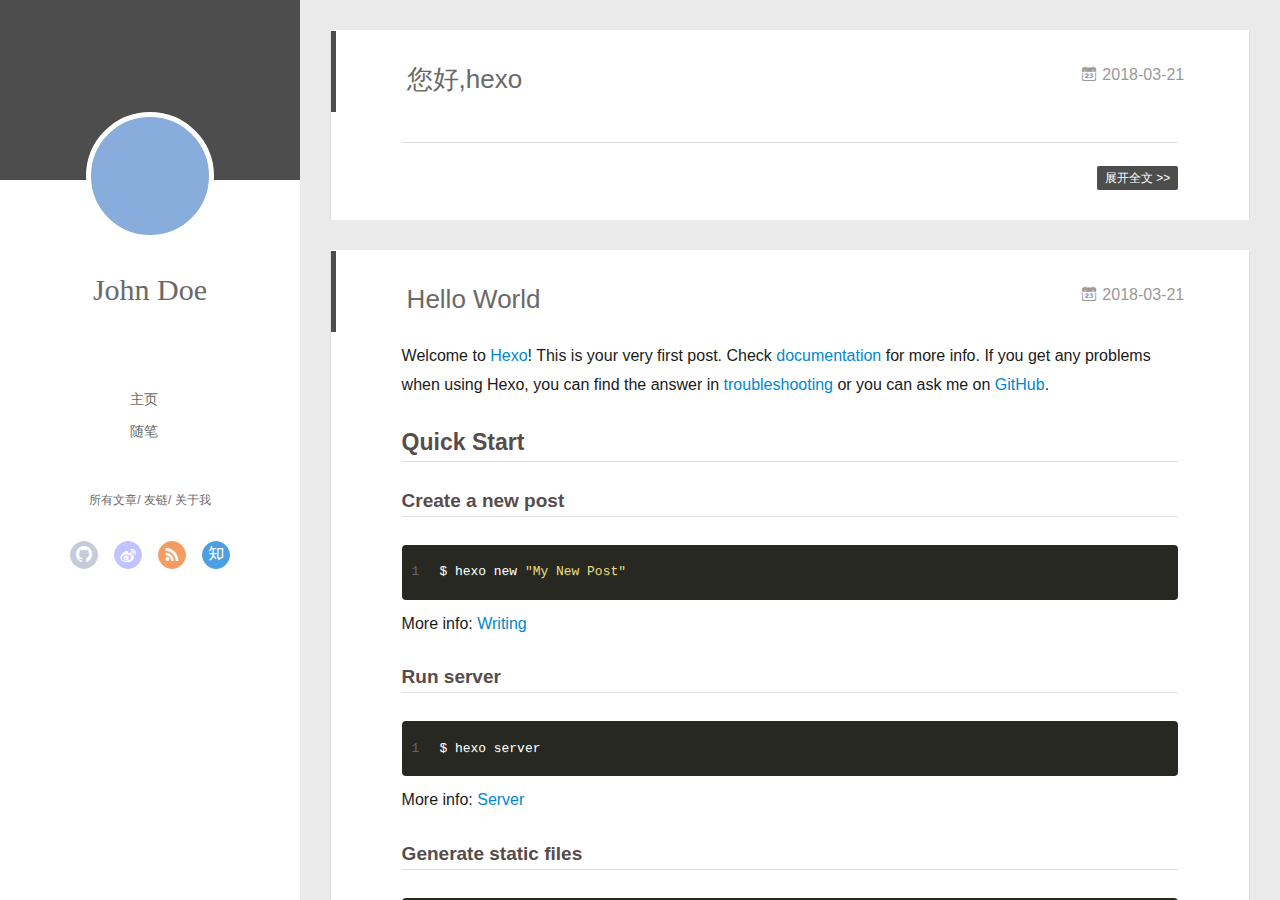
==== index.html @ bbe4c9bb "Site updated: 2018-03-21 20:02:06" ====
<!DOCTYPE html>
<html>
<head>
  <meta charset="utf-8">
  
  <meta name="renderer" content="webkit">
  <meta http-equiv="X-UA-Compatible" content="IE=edge" >
  <link rel="dns-prefetch" href="http://yoursite.com">
  <title>Hexo</title>
  <meta name="viewport" content="width=device-width, initial-scale=1, maximum-scale=1">
  <meta property="og:type" content="website">
<meta property="og:title" content="Hexo">
<meta property="og:url" content="http://yoursite.com/index.html">
<meta property="og:site_name" content="Hexo">
<meta name="twitter:card" content="summary">
<meta name="twitter:title" content="Hexo">
  
    <link rel="alternative" href="/atom.xml" title="Hexo" type="application/atom+xml">
  
  
    <link rel="icon" href="/favicon.png">
  
  <link rel="stylesheet" type="text/css" href="/./main.0cf68a.css">
  <style type="text/css">
  
    #container.show {
      background: linear-gradient(200deg,#a0cfe4,#e8c37e);
    }
  </style>
  

  

</head>

<body>
  <div id="container" q-class="show:isCtnShow">
    <canvas id="anm-canvas" class="anm-canvas"></canvas>
    <div class="left-col" q-class="show:isShow">
      
<div class="overlay" style="background: #4d4d4d"></div>
<div class="intrude-less">
	<header id="header" class="inner">
		<a href="/" class="profilepic">
			<img src="" class="js-avatar">
		</a>
		<hgroup>
		  <h1 class="header-author"><a href="/">John Doe</a></h1>
		</hgroup>
		

		<nav class="header-menu">
			<ul>
			
				<li><a href="/">主页</a></li>
	        
				<li><a href="/tags/随笔/">随笔</a></li>
	        
			</ul>
		</nav>
		<nav class="header-smart-menu">
    		
    			
    			<a q-on="click: openSlider(e, 'innerArchive')" href="javascript:void(0)">所有文章</a>
    			
            
    			
    			<a q-on="click: openSlider(e, 'friends')" href="javascript:void(0)">友链</a>
    			
            
    			
    			<a q-on="click: openSlider(e, 'aboutme')" href="javascript:void(0)">关于我</a>
    			
            
		</nav>
		<nav class="header-nav">
			<div class="social">
				
					<a class="github" target="_blank" href="#" title="github"><i class="icon-github"></i></a>
		        
					<a class="weibo" target="_blank" href="#" title="weibo"><i class="icon-weibo"></i></a>
		        
					<a class="rss" target="_blank" href="#" title="rss"><i class="icon-rss"></i></a>
		        
					<a class="zhihu" target="_blank" href="#" title="zhihu"><i class="icon-zhihu"></i></a>
		        
			</div>
		</nav>
	</header>		
</div>

    </div>
    <div class="mid-col" q-class="show:isShow,hide:isShow|isFalse">
      
<nav id="mobile-nav">
  	<div class="overlay js-overlay" style="background: #4d4d4d"></div>
	<div class="btnctn js-mobile-btnctn">
  		<div class="slider-trigger list" q-on="click: openSlider(e)"><i class="icon icon-sort"></i></div>
	</div>
	<div class="intrude-less">
		<header id="header" class="inner">
			<div class="profilepic">
				<img src="" class="js-avatar">
			</div>
			<hgroup>
			  <h1 class="header-author js-header-author">John Doe</h1>
			</hgroup>
			
			
			
				
			
				
			
			
			
			<nav class="header-nav">
				<div class="social">
					
						<a class="github" target="_blank" href="#" title="github"><i class="icon-github"></i></a>
			        
						<a class="weibo" target="_blank" href="#" title="weibo"><i class="icon-weibo"></i></a>
			        
						<a class="rss" target="_blank" href="#" title="rss"><i class="icon-rss"></i></a>
			        
						<a class="zhihu" target="_blank" href="#" title="zhihu"><i class="icon-zhihu"></i></a>
			        
				</div>
			</nav>

			<nav class="header-menu js-header-menu">
				<ul style="width: 50%">
				
				
					<li style="width: 50%"><a href="/">主页</a></li>
		        
					<li style="width: 50%"><a href="/tags/随笔/">随笔</a></li>
		        
				</ul>
			</nav>
		</header>				
	</div>
	<div class="mobile-mask" style="display:none" q-show="isShow"></div>
</nav>

      <div id="wrapper" class="body-wrap">
        <div class="menu-l">
          <div class="canvas-wrap">
            <canvas data-colors="#eaeaea" data-sectionHeight="100" data-contentId="js-content" id="myCanvas1" class="anm-canvas"></canvas>
          </div>
          <div id="js-content" class="content-ll">
            
  
    <article id="post-您好-hexo" class="article article-type-post  article-index" itemscope itemprop="blogPost">
  <div class="article-inner">
    
      <header class="article-header">
        
  
    <h1 itemprop="name">
      <a class="article-title" href="/2018/03/21/您好-hexo/">您好,hexo</a>
    </h1>
  

        
        <a href="/2018/03/21/您好-hexo/" class="archive-article-date">
  	<time datetime="2018-03-21T11:12:42.000Z" itemprop="datePublished"><i class="icon-calendar icon"></i>2018-03-21</time>
</a>
        
      </header>
    
    <div class="article-entry" itemprop="articleBody">
      
        
      

      
    </div>
    <div class="article-info article-info-index">
      
      
      

      
        <p class="article-more-link">
          <a class="article-more-a" href="/2018/03/21/您好-hexo/">展开全文 >></a>
        </p>
      

      
      <div class="clearfix"></div>
    </div>
  </div>
</article>

<aside class="wrap-side-operation">
    <div class="mod-side-operation">
        
        <div class="jump-container" id="js-jump-container" style="display:none;">
            <a href="javascript:void(0)" class="mod-side-operation__jump-to-top">
                <i class="icon-font icon-back"></i>
            </a>
            <div id="js-jump-plan-container" class="jump-plan-container" style="top: -11px;">
                <i class="icon-font icon-plane jump-plane"></i>
            </div>
        </div>
        
        
    </div>
</aside>




  
    <article id="post-hello-world" class="article article-type-post  article-index" itemscope itemprop="blogPost">
  <div class="article-inner">
    
      <header class="article-header">
        
  
    <h1 itemprop="name">
      <a class="article-title" href="/2018/03/21/hello-world/">Hello World</a>
    </h1>
  

        
        <a href="/2018/03/21/hello-world/" class="archive-article-date">
  	<time datetime="2018-03-21T10:52:10.377Z" itemprop="datePublished"><i class="icon-calendar icon"></i>2018-03-21</time>
</a>
        
      </header>
    
    <div class="article-entry" itemprop="articleBody">
      
        <p>Welcome to <a href="https://hexo.io/" target="_blank" rel="noopener">Hexo</a>! This is your very first post. Check <a href="https://hexo.io/docs/" target="_blank" rel="noopener">documentation</a> for more info. If you get any problems when using Hexo, you can find the answer in <a href="https://hexo.io/docs/troubleshooting.html" target="_blank" rel="noopener">troubleshooting</a> or you can ask me on <a href="https://github.com/hexojs/hexo/issues" target="_blank" rel="noopener">GitHub</a>.</p>
<h2 id="Quick-Start"><a href="#Quick-Start" class="headerlink" title="Quick Start"></a>Quick Start</h2><h3 id="Create-a-new-post"><a href="#Create-a-new-post" class="headerlink" title="Create a new post"></a>Create a new post</h3><figure class="highlight bash"><table><tr><td class="gutter"><pre><span class="line">1</span><br></pre></td><td class="code"><pre><span class="line">$ hexo new <span class="string">"My New Post"</span></span><br></pre></td></tr></table></figure>
<p>More info: <a href="https://hexo.io/docs/writing.html" target="_blank" rel="noopener">Writing</a></p>
<h3 id="Run-server"><a href="#Run-server" class="headerlink" title="Run server"></a>Run server</h3><figure class="highlight bash"><table><tr><td class="gutter"><pre><span class="line">1</span><br></pre></td><td class="code"><pre><span class="line">$ hexo server</span><br></pre></td></tr></table></figure>
<p>More info: <a href="https://hexo.io/docs/server.html" target="_blank" rel="noopener">Server</a></p>
<h3 id="Generate-static-files"><a href="#Generate-static-files" class="headerlink" title="Generate static files"></a>Generate static files</h3><figure class="highlight bash"><table><tr><td class="gutter"><pre><span class="line">1</span><br></pre></td><td class="code"><pre><span class="line">$ hexo generate</span><br></pre></td></tr></table></figure>
<p>More info: <a href="https://hexo.io/docs/generating.html" target="_blank" rel="noopener">Generating</a></p>
<h3 id="Deploy-to-remote-sites"><a href="#Deploy-to-remote-sites" class="headerlink" title="Deploy to remote sites"></a>Deploy to remote sites</h3><figure class="highlight bash"><table><tr><td class="gutter"><pre><span class="line">1</span><br></pre></td><td class="code"><pre><span class="line">$ hexo deploy</span><br></pre></td></tr></table></figure>
<p>More info: <a href="https://hexo.io/docs/deployment.html" target="_blank" rel="noopener">Deployment</a></p>

      

      
    </div>
    <div class="article-info article-info-index">
      
      
      

      
        <p class="article-more-link">
          <a class="article-more-a" href="/2018/03/21/hello-world/">展开全文 >></a>
        </p>
      

      
      <div class="clearfix"></div>
    </div>
  </div>
</article>

<aside class="wrap-side-operation">
    <div class="mod-side-operation">
        
        <div class="jump-container" id="js-jump-container" style="display:none;">
            <a href="javascript:void(0)" class="mod-side-operation__jump-to-top">
                <i class="icon-font icon-back"></i>
            </a>
            <div id="js-jump-plan-container" class="jump-plan-container" style="top: -11px;">
                <i class="icon-font icon-plane jump-plane"></i>
            </div>
        </div>
        
        
    </div>
</aside>




  
  


          </div>
        </div>
      </div>
      <footer id="footer">
  <div class="outer">
    <div id="footer-info">
    	<div class="footer-left">
    		&copy; 2018 John Doe
    	</div>
      	<div class="footer-right">
      		<a href="http://hexo.io/" target="_blank">Hexo</a>  Theme <a href="https://github.com/litten/hexo-theme-yilia" target="_blank">Yilia</a> by Litten
      	</div>
    </div>
  </div>
</footer>
    </div>
    <script>
	var yiliaConfig = {
		mathjax: false,
		isHome: true,
		isPost: false,
		isArchive: false,
		isTag: false,
		isCategory: false,
		open_in_new: false,
		toc_hide_index: true,
		root: "/",
		innerArchive: true,
		showTags: false
	}
</script>

<script>!function(t){function n(e){if(r[e])return r[e].exports;var i=r[e]={exports:{},id:e,loaded:!1};return t[e].call(i.exports,i,i.exports,n),i.loaded=!0,i.exports}var r={};n.m=t,n.c=r,n.p="./",n(0)}([function(t,n,r){r(195),t.exports=r(191)},function(t,n,r){var e=r(3),i=r(52),o=r(27),u=r(28),c=r(53),f="prototype",a=function(t,n,r){var s,l,h,v,p=t&a.F,d=t&a.G,y=t&a.S,g=t&a.P,b=t&a.B,m=d?e:y?e[n]||(e[n]={}):(e[n]||{})[f],x=d?i:i[n]||(i[n]={}),w=x[f]||(x[f]={});d&&(r=n);for(s in r)l=!p&&m&&void 0!==m[s],h=(l?m:r)[s],v=b&&l?c(h,e):g&&"function"==typeof h?c(Function.call,h):h,m&&u(m,s,h,t&a.U),x[s]!=h&&o(x,s,v),g&&w[s]!=h&&(w[s]=h)};e.core=i,a.F=1,a.G=2,a.S=4,a.P=8,a.B=16,a.W=32,a.U=64,a.R=128,t.exports=a},function(t,n,r){var e=r(6);t.exports=function(t){if(!e(t))throw TypeError(t+" is not an object!");return t}},function(t,n){var r=t.exports="undefined"!=typeof window&&window.Math==Math?window:"undefined"!=typeof self&&self.Math==Math?self:Function("return this")();"number"==typeof __g&&(__g=r)},function(t,n){t.exports=function(t){try{return!!t()}catch(t){return!0}}},function(t,n){var r=t.exports="undefined"!=typeof window&&window.Math==Math?window:"undefined"!=typeof self&&self.Math==Math?self:Function("return this")();"number"==typeof __g&&(__g=r)},function(t,n){t.exports=function(t){return"object"==typeof t?null!==t:"function"==typeof t}},function(t,n,r){var e=r(126)("wks"),i=r(76),o=r(3).Symbol,u="function"==typeof o;(t.exports=function(t){return e[t]||(e[t]=u&&o[t]||(u?o:i)("Symbol."+t))}).store=e},function(t,n){var r={}.hasOwnProperty;t.exports=function(t,n){return r.call(t,n)}},function(t,n,r){var e=r(94),i=r(33);t.exports=function(t){return e(i(t))}},function(t,n,r){t.exports=!r(4)(function(){return 7!=Object.defineProperty({},"a",{get:function(){return 7}}).a})},function(t,n,r){var e=r(2),i=r(167),o=r(50),u=Object.defineProperty;n.f=r(10)?Object.defineProperty:function(t,n,r){if(e(t),n=o(n,!0),e(r),i)try{return u(t,n,r)}catch(t){}if("get"in r||"set"in r)throw TypeError("Accessors not supported!");return"value"in r&&(t[n]=r.value),t}},function(t,n,r){t.exports=!r(18)(function(){return 7!=Object.defineProperty({},"a",{get:function(){return 7}}).a})},function(t,n,r){var e=r(14),i=r(22);t.exports=r(12)?function(t,n,r){return e.f(t,n,i(1,r))}:function(t,n,r){return t[n]=r,t}},function(t,n,r){var e=r(20),i=r(58),o=r(42),u=Object.defineProperty;n.f=r(12)?Object.defineProperty:function(t,n,r){if(e(t),n=o(n,!0),e(r),i)try{return u(t,n,r)}catch(t){}if("get"in r||"set"in r)throw TypeError("Accessors not supported!");return"value"in r&&(t[n]=r.value),t}},function(t,n,r){var e=r(40)("wks"),i=r(23),o=r(5).Symbol,u="function"==typeof o;(t.exports=function(t){return e[t]||(e[t]=u&&o[t]||(u?o:i)("Symbol."+t))}).store=e},function(t,n,r){var e=r(67),i=Math.min;t.exports=function(t){return t>0?i(e(t),9007199254740991):0}},function(t,n,r){var e=r(46);t.exports=function(t){return Object(e(t))}},function(t,n){t.exports=function(t){try{return!!t()}catch(t){return!0}}},function(t,n,r){var e=r(63),i=r(34);t.exports=Object.keys||function(t){return e(t,i)}},function(t,n,r){var e=r(21);t.exports=function(t){if(!e(t))throw TypeError(t+" is not an object!");return t}},function(t,n){t.exports=function(t){return"object"==typeof t?null!==t:"function"==typeof t}},function(t,n){t.exports=function(t,n){return{enumerable:!(1&t),configurable:!(2&t),writable:!(4&t),value:n}}},function(t,n){var r=0,e=Math.random();t.exports=function(t){return"Symbol(".concat(void 0===t?"":t,")_",(++r+e).toString(36))}},function(t,n){var r={}.hasOwnProperty;t.exports=function(t,n){return r.call(t,n)}},function(t,n){var r=t.exports={version:"2.4.0"};"number"==typeof __e&&(__e=r)},function(t,n){t.exports=function(t){if("function"!=typeof t)throw TypeError(t+" is not a function!");return t}},function(t,n,r){var e=r(11),i=r(66);t.exports=r(10)?function(t,n,r){return e.f(t,n,i(1,r))}:function(t,n,r){return t[n]=r,t}},function(t,n,r){var e=r(3),i=r(27),o=r(24),u=r(76)("src"),c="toString",f=Function[c],a=(""+f).split(c);r(52).inspectSource=function(t){return f.call(t)},(t.exports=function(t,n,r,c){var f="function"==typeof r;f&&(o(r,"name")||i(r,"name",n)),t[n]!==r&&(f&&(o(r,u)||i(r,u,t[n]?""+t[n]:a.join(String(n)))),t===e?t[n]=r:c?t[n]?t[n]=r:i(t,n,r):(delete t[n],i(t,n,r)))})(Function.prototype,c,function(){return"function"==typeof this&&this[u]||f.call(this)})},function(t,n,r){var e=r(1),i=r(4),o=r(46),u=function(t,n,r,e){var i=String(o(t)),u="<"+n;return""!==r&&(u+=" "+r+'="'+String(e).replace(/"/g,"&quot;")+'"'),u+">"+i+"</"+n+">"};t.exports=function(t,n){var r={};r[t]=n(u),e(e.P+e.F*i(function(){var n=""[t]('"');return n!==n.toLowerCase()||n.split('"').length>3}),"String",r)}},function(t,n,r){var e=r(115),i=r(46);t.exports=function(t){return e(i(t))}},function(t,n,r){var e=r(116),i=r(66),o=r(30),u=r(50),c=r(24),f=r(167),a=Object.getOwnPropertyDescriptor;n.f=r(10)?a:function(t,n){if(t=o(t),n=u(n,!0),f)try{return a(t,n)}catch(t){}if(c(t,n))return i(!e.f.call(t,n),t[n])}},function(t,n,r){var e=r(24),i=r(17),o=r(145)("IE_PROTO"),u=Object.prototype;t.exports=Object.getPrototypeOf||function(t){return t=i(t),e(t,o)?t[o]:"function"==typeof t.constructor&&t instanceof t.constructor?t.constructor.prototype:t instanceof Object?u:null}},function(t,n){t.exports=function(t){if(void 0==t)throw TypeError("Can't call method on  "+t);return t}},function(t,n){t.exports="constructor,hasOwnProperty,isPrototypeOf,propertyIsEnumerable,toLocaleString,toString,valueOf".split(",")},function(t,n){t.exports={}},function(t,n){t.exports=!0},function(t,n){n.f={}.propertyIsEnumerable},function(t,n,r){var e=r(14).f,i=r(8),o=r(15)("toStringTag");t.exports=function(t,n,r){t&&!i(t=r?t:t.prototype,o)&&e(t,o,{configurable:!0,value:n})}},function(t,n,r){var e=r(40)("keys"),i=r(23);t.exports=function(t){return e[t]||(e[t]=i(t))}},function(t,n,r){var e=r(5),i="__core-js_shared__",o=e[i]||(e[i]={});t.exports=function(t){return o[t]||(o[t]={})}},function(t,n){var r=Math.ceil,e=Math.floor;t.exports=function(t){return isNaN(t=+t)?0:(t>0?e:r)(t)}},function(t,n,r){var e=r(21);t.exports=function(t,n){if(!e(t))return t;var r,i;if(n&&"function"==typeof(r=t.toString)&&!e(i=r.call(t)))return i;if("function"==typeof(r=t.valueOf)&&!e(i=r.call(t)))return i;if(!n&&"function"==typeof(r=t.toString)&&!e(i=r.call(t)))return i;throw TypeError("Can't convert object to primitive value")}},function(t,n,r){var e=r(5),i=r(25),o=r(36),u=r(44),c=r(14).f;t.exports=function(t){var n=i.Symbol||(i.Symbol=o?{}:e.Symbol||{});"_"==t.charAt(0)||t in n||c(n,t,{value:u.f(t)})}},function(t,n,r){n.f=r(15)},function(t,n){var r={}.toString;t.exports=function(t){return r.call(t).slice(8,-1)}},function(t,n){t.exports=function(t){if(void 0==t)throw TypeError("Can't call method on  "+t);return t}},function(t,n,r){var e=r(4);t.exports=function(t,n){return!!t&&e(function(){n?t.call(null,function(){},1):t.call(null)})}},function(t,n,r){var e=r(53),i=r(115),o=r(17),u=r(16),c=r(203);t.exports=function(t,n){var r=1==t,f=2==t,a=3==t,s=4==t,l=6==t,h=5==t||l,v=n||c;return function(n,c,p){for(var d,y,g=o(n),b=i(g),m=e(c,p,3),x=u(b.length),w=0,S=r?v(n,x):f?v(n,0):void 0;x>w;w++)if((h||w in b)&&(d=b[w],y=m(d,w,g),t))if(r)S[w]=y;else if(y)switch(t){case 3:return!0;case 5:return d;case 6:return w;case 2:S.push(d)}else if(s)return!1;return l?-1:a||s?s:S}}},function(t,n,r){var e=r(1),i=r(52),o=r(4);t.exports=function(t,n){var r=(i.Object||{})[t]||Object[t],u={};u[t]=n(r),e(e.S+e.F*o(function(){r(1)}),"Object",u)}},function(t,n,r){var e=r(6);t.exports=function(t,n){if(!e(t))return t;var r,i;if(n&&"function"==typeof(r=t.toString)&&!e(i=r.call(t)))return i;if("function"==typeof(r=t.valueOf)&&!e(i=r.call(t)))return i;if(!n&&"function"==typeof(r=t.toString)&&!e(i=r.call(t)))return i;throw TypeError("Can't convert object to primitive value")}},function(t,n,r){var e=r(5),i=r(25),o=r(91),u=r(13),c="prototype",f=function(t,n,r){var a,s,l,h=t&f.F,v=t&f.G,p=t&f.S,d=t&f.P,y=t&f.B,g=t&f.W,b=v?i:i[n]||(i[n]={}),m=b[c],x=v?e:p?e[n]:(e[n]||{})[c];v&&(r=n);for(a in r)(s=!h&&x&&void 0!==x[a])&&a in b||(l=s?x[a]:r[a],b[a]=v&&"function"!=typeof x[a]?r[a]:y&&s?o(l,e):g&&x[a]==l?function(t){var n=function(n,r,e){if(this instanceof t){switch(arguments.length){case 0:return new t;case 1:return new t(n);case 2:return new t(n,r)}return new t(n,r,e)}return t.apply(this,arguments)};return n[c]=t[c],n}(l):d&&"function"==typeof l?o(Function.call,l):l,d&&((b.virtual||(b.virtual={}))[a]=l,t&f.R&&m&&!m[a]&&u(m,a,l)))};f.F=1,f.G=2,f.S=4,f.P=8,f.B=16,f.W=32,f.U=64,f.R=128,t.exports=f},function(t,n){var r=t.exports={version:"2.4.0"};"number"==typeof __e&&(__e=r)},function(t,n,r){var e=r(26);t.exports=function(t,n,r){if(e(t),void 0===n)return t;switch(r){case 1:return function(r){return t.call(n,r)};case 2:return function(r,e){return t.call(n,r,e)};case 3:return function(r,e,i){return t.call(n,r,e,i)}}return function(){return t.apply(n,arguments)}}},function(t,n,r){var e=r(183),i=r(1),o=r(126)("metadata"),u=o.store||(o.store=new(r(186))),c=function(t,n,r){var i=u.get(t);if(!i){if(!r)return;u.set(t,i=new e)}var o=i.get(n);if(!o){if(!r)return;i.set(n,o=new e)}return o},f=function(t,n,r){var e=c(n,r,!1);return void 0!==e&&e.has(t)},a=function(t,n,r){var e=c(n,r,!1);return void 0===e?void 0:e.get(t)},s=function(t,n,r,e){c(r,e,!0).set(t,n)},l=function(t,n){var r=c(t,n,!1),e=[];return r&&r.forEach(function(t,n){e.push(n)}),e},h=function(t){return void 0===t||"symbol"==typeof t?t:String(t)},v=function(t){i(i.S,"Reflect",t)};t.exports={store:u,map:c,has:f,get:a,set:s,keys:l,key:h,exp:v}},function(t,n,r){"use strict";if(r(10)){var e=r(69),i=r(3),o=r(4),u=r(1),c=r(127),f=r(152),a=r(53),s=r(68),l=r(66),h=r(27),v=r(73),p=r(67),d=r(16),y=r(75),g=r(50),b=r(24),m=r(180),x=r(114),w=r(6),S=r(17),_=r(137),O=r(70),E=r(32),P=r(71).f,j=r(154),F=r(76),M=r(7),A=r(48),N=r(117),T=r(146),I=r(155),k=r(80),L=r(123),R=r(74),C=r(130),D=r(160),U=r(11),W=r(31),G=U.f,B=W.f,V=i.RangeError,z=i.TypeError,q=i.Uint8Array,K="ArrayBuffer",J="Shared"+K,Y="BYTES_PER_ELEMENT",H="prototype",$=Array[H],X=f.ArrayBuffer,Q=f.DataView,Z=A(0),tt=A(2),nt=A(3),rt=A(4),et=A(5),it=A(6),ot=N(!0),ut=N(!1),ct=I.values,ft=I.keys,at=I.entries,st=$.lastIndexOf,lt=$.reduce,ht=$.reduceRight,vt=$.join,pt=$.sort,dt=$.slice,yt=$.toString,gt=$.toLocaleString,bt=M("iterator"),mt=M("toStringTag"),xt=F("typed_constructor"),wt=F("def_constructor"),St=c.CONSTR,_t=c.TYPED,Ot=c.VIEW,Et="Wrong length!",Pt=A(1,function(t,n){return Tt(T(t,t[wt]),n)}),jt=o(function(){return 1===new q(new Uint16Array([1]).buffer)[0]}),Ft=!!q&&!!q[H].set&&o(function(){new q(1).set({})}),Mt=function(t,n){if(void 0===t)throw z(Et);var r=+t,e=d(t);if(n&&!m(r,e))throw V(Et);return e},At=function(t,n){var r=p(t);if(r<0||r%n)throw V("Wrong offset!");return r},Nt=function(t){if(w(t)&&_t in t)return t;throw z(t+" is not a typed array!")},Tt=function(t,n){if(!(w(t)&&xt in t))throw z("It is not a typed array constructor!");return new t(n)},It=function(t,n){return kt(T(t,t[wt]),n)},kt=function(t,n){for(var r=0,e=n.length,i=Tt(t,e);e>r;)i[r]=n[r++];return i},Lt=function(t,n,r){G(t,n,{get:function(){return this._d[r]}})},Rt=function(t){var n,r,e,i,o,u,c=S(t),f=arguments.length,s=f>1?arguments[1]:void 0,l=void 0!==s,h=j(c);if(void 0!=h&&!_(h)){for(u=h.call(c),e=[],n=0;!(o=u.next()).done;n++)e.push(o.value);c=e}for(l&&f>2&&(s=a(s,arguments[2],2)),n=0,r=d(c.length),i=Tt(this,r);r>n;n++)i[n]=l?s(c[n],n):c[n];return i},Ct=function(){for(var t=0,n=arguments.length,r=Tt(this,n);n>t;)r[t]=arguments[t++];return r},Dt=!!q&&o(function(){gt.call(new q(1))}),Ut=function(){return gt.apply(Dt?dt.call(Nt(this)):Nt(this),arguments)},Wt={copyWithin:function(t,n){return D.call(Nt(this),t,n,arguments.length>2?arguments[2]:void 0)},every:function(t){return rt(Nt(this),t,arguments.length>1?arguments[1]:void 0)},fill:function(t){return C.apply(Nt(this),arguments)},filter:function(t){return It(this,tt(Nt(this),t,arguments.length>1?arguments[1]:void 0))},find:function(t){return et(Nt(this),t,arguments.length>1?arguments[1]:void 0)},findIndex:function(t){return it(Nt(this),t,arguments.length>1?arguments[1]:void 0)},forEach:function(t){Z(Nt(this),t,arguments.length>1?arguments[1]:void 0)},indexOf:function(t){return ut(Nt(this),t,arguments.length>1?arguments[1]:void 0)},includes:function(t){return ot(Nt(this),t,arguments.length>1?arguments[1]:void 0)},join:function(t){return vt.apply(Nt(this),arguments)},lastIndexOf:function(t){return st.apply(Nt(this),arguments)},map:function(t){return Pt(Nt(this),t,arguments.length>1?arguments[1]:void 0)},reduce:function(t){return lt.apply(Nt(this),arguments)},reduceRight:function(t){return ht.apply(Nt(this),arguments)},reverse:function(){for(var t,n=this,r=Nt(n).length,e=Math.floor(r/2),i=0;i<e;)t=n[i],n[i++]=n[--r],n[r]=t;return n},some:function(t){return nt(Nt(this),t,arguments.length>1?arguments[1]:void 0)},sort:function(t){return pt.call(Nt(this),t)},subarray:function(t,n){var r=Nt(this),e=r.length,i=y(t,e);return new(T(r,r[wt]))(r.buffer,r.byteOffset+i*r.BYTES_PER_ELEMENT,d((void 0===n?e:y(n,e))-i))}},Gt=function(t,n){return It(this,dt.call(Nt(this),t,n))},Bt=function(t){Nt(this);var n=At(arguments[1],1),r=this.length,e=S(t),i=d(e.length),o=0;if(i+n>r)throw V(Et);for(;o<i;)this[n+o]=e[o++]},Vt={entries:function(){return at.call(Nt(this))},keys:function(){return ft.call(Nt(this))},values:function(){return ct.call(Nt(this))}},zt=function(t,n){return w(t)&&t[_t]&&"symbol"!=typeof n&&n in t&&String(+n)==String(n)},qt=function(t,n){return zt(t,n=g(n,!0))?l(2,t[n]):B(t,n)},Kt=function(t,n,r){return!(zt(t,n=g(n,!0))&&w(r)&&b(r,"value"))||b(r,"get")||b(r,"set")||r.configurable||b(r,"writable")&&!r.writable||b(r,"enumerable")&&!r.enumerable?G(t,n,r):(t[n]=r.value,t)};St||(W.f=qt,U.f=Kt),u(u.S+u.F*!St,"Object",{getOwnPropertyDescriptor:qt,defineProperty:Kt}),o(function(){yt.call({})})&&(yt=gt=function(){return vt.call(this)});var Jt=v({},Wt);v(Jt,Vt),h(Jt,bt,Vt.values),v(Jt,{slice:Gt,set:Bt,constructor:function(){},toString:yt,toLocaleString:Ut}),Lt(Jt,"buffer","b"),Lt(Jt,"byteOffset","o"),Lt(Jt,"byteLength","l"),Lt(Jt,"length","e"),G(Jt,mt,{get:function(){return this[_t]}}),t.exports=function(t,n,r,f){f=!!f;var a=t+(f?"Clamped":"")+"Array",l="Uint8Array"!=a,v="get"+t,p="set"+t,y=i[a],g=y||{},b=y&&E(y),m=!y||!c.ABV,S={},_=y&&y[H],j=function(t,r){var e=t._d;return e.v[v](r*n+e.o,jt)},F=function(t,r,e){var i=t._d;f&&(e=(e=Math.round(e))<0?0:e>255?255:255&e),i.v[p](r*n+i.o,e,jt)},M=function(t,n){G(t,n,{get:function(){return j(this,n)},set:function(t){return F(this,n,t)},enumerable:!0})};m?(y=r(function(t,r,e,i){s(t,y,a,"_d");var o,u,c,f,l=0,v=0;if(w(r)){if(!(r instanceof X||(f=x(r))==K||f==J))return _t in r?kt(y,r):Rt.call(y,r);o=r,v=At(e,n);var p=r.byteLength;if(void 0===i){if(p%n)throw V(Et);if((u=p-v)<0)throw V(Et)}else if((u=d(i)*n)+v>p)throw V(Et);c=u/n}else c=Mt(r,!0),u=c*n,o=new X(u);for(h(t,"_d",{b:o,o:v,l:u,e:c,v:new Q(o)});l<c;)M(t,l++)}),_=y[H]=O(Jt),h(_,"constructor",y)):L(function(t){new y(null),new y(t)},!0)||(y=r(function(t,r,e,i){s(t,y,a);var o;return w(r)?r instanceof X||(o=x(r))==K||o==J?void 0!==i?new g(r,At(e,n),i):void 0!==e?new g(r,At(e,n)):new g(r):_t in r?kt(y,r):Rt.call(y,r):new g(Mt(r,l))}),Z(b!==Function.prototype?P(g).concat(P(b)):P(g),function(t){t in y||h(y,t,g[t])}),y[H]=_,e||(_.constructor=y));var A=_[bt],N=!!A&&("values"==A.name||void 0==A.name),T=Vt.values;h(y,xt,!0),h(_,_t,a),h(_,Ot,!0),h(_,wt,y),(f?new y(1)[mt]==a:mt in _)||G(_,mt,{get:function(){return a}}),S[a]=y,u(u.G+u.W+u.F*(y!=g),S),u(u.S,a,{BYTES_PER_ELEMENT:n,from:Rt,of:Ct}),Y in _||h(_,Y,n),u(u.P,a,Wt),R(a),u(u.P+u.F*Ft,a,{set:Bt}),u(u.P+u.F*!N,a,Vt),u(u.P+u.F*(_.toString!=yt),a,{toString:yt}),u(u.P+u.F*o(function(){new y(1).slice()}),a,{slice:Gt}),u(u.P+u.F*(o(function(){return[1,2].toLocaleString()!=new y([1,2]).toLocaleString()})||!o(function(){_.toLocaleString.call([1,2])})),a,{toLocaleString:Ut}),k[a]=N?A:T,e||N||h(_,bt,T)}}else t.exports=function(){}},function(t,n){var r={}.toString;t.exports=function(t){return r.call(t).slice(8,-1)}},function(t,n,r){var e=r(21),i=r(5).document,o=e(i)&&e(i.createElement);t.exports=function(t){return o?i.createElement(t):{}}},function(t,n,r){t.exports=!r(12)&&!r(18)(function(){return 7!=Object.defineProperty(r(57)("div"),"a",{get:function(){return 7}}).a})},function(t,n,r){"use strict";var e=r(36),i=r(51),o=r(64),u=r(13),c=r(8),f=r(35),a=r(96),s=r(38),l=r(103),h=r(15)("iterator"),v=!([].keys&&"next"in[].keys()),p="keys",d="values",y=function(){return this};t.exports=function(t,n,r,g,b,m,x){a(r,n,g);var w,S,_,O=function(t){if(!v&&t in F)return F[t];switch(t){case p:case d:return function(){return new r(this,t)}}return function(){return new r(this,t)}},E=n+" Iterator",P=b==d,j=!1,F=t.prototype,M=F[h]||F["@@iterator"]||b&&F[b],A=M||O(b),N=b?P?O("entries"):A:void 0,T="Array"==n?F.entries||M:M;if(T&&(_=l(T.call(new t)))!==Object.prototype&&(s(_,E,!0),e||c(_,h)||u(_,h,y)),P&&M&&M.name!==d&&(j=!0,A=function(){return M.call(this)}),e&&!x||!v&&!j&&F[h]||u(F,h,A),f[n]=A,f[E]=y,b)if(w={values:P?A:O(d),keys:m?A:O(p),entries:N},x)for(S in w)S in F||o(F,S,w[S]);else i(i.P+i.F*(v||j),n,w);return w}},function(t,n,r){var e=r(20),i=r(100),o=r(34),u=r(39)("IE_PROTO"),c=function(){},f="prototype",a=function(){var t,n=r(57)("iframe"),e=o.length;for(n.style.display="none",r(93).appendChild(n),n.src="javascript:",t=n.contentWindow.document,t.open(),t.write("<script>document.F=Object<\/script>"),t.close(),a=t.F;e--;)delete a[f][o[e]];return a()};t.exports=Object.create||function(t,n){var r;return null!==t?(c[f]=e(t),r=new c,c[f]=null,r[u]=t):r=a(),void 0===n?r:i(r,n)}},function(t,n,r){var e=r(63),i=r(34).concat("length","prototype");n.f=Object.getOwnPropertyNames||function(t){return e(t,i)}},function(t,n){n.f=Object.getOwnPropertySymbols},function(t,n,r){var e=r(8),i=r(9),o=r(90)(!1),u=r(39)("IE_PROTO");t.exports=function(t,n){var r,c=i(t),f=0,a=[];for(r in c)r!=u&&e(c,r)&&a.push(r);for(;n.length>f;)e(c,r=n[f++])&&(~o(a,r)||a.push(r));return a}},function(t,n,r){t.exports=r(13)},function(t,n,r){var e=r(76)("meta"),i=r(6),o=r(24),u=r(11).f,c=0,f=Object.isExtensible||function(){return!0},a=!r(4)(function(){return f(Object.preventExtensions({}))}),s=function(t){u(t,e,{value:{i:"O"+ ++c,w:{}}})},l=function(t,n){if(!i(t))return"symbol"==typeof t?t:("string"==typeof t?"S":"P")+t;if(!o(t,e)){if(!f(t))return"F";if(!n)return"E";s(t)}return t[e].i},h=function(t,n){if(!o(t,e)){if(!f(t))return!0;if(!n)return!1;s(t)}return t[e].w},v=function(t){return a&&p.NEED&&f(t)&&!o(t,e)&&s(t),t},p=t.exports={KEY:e,NEED:!1,fastKey:l,getWeak:h,onFreeze:v}},function(t,n){t.exports=function(t,n){return{enumerable:!(1&t),configurable:!(2&t),writable:!(4&t),value:n}}},function(t,n){var r=Math.ceil,e=Math.floor;t.exports=function(t){return isNaN(t=+t)?0:(t>0?e:r)(t)}},function(t,n){t.exports=function(t,n,r,e){if(!(t instanceof n)||void 0!==e&&e in t)throw TypeError(r+": incorrect invocation!");return t}},function(t,n){t.exports=!1},function(t,n,r){var e=r(2),i=r(173),o=r(133),u=r(145)("IE_PROTO"),c=function(){},f="prototype",a=function(){var t,n=r(132)("iframe"),e=o.length;for(n.style.display="none",r(135).appendChild(n),n.src="javascript:",t=n.contentWindow.document,t.open(),t.write("<script>document.F=Object<\/script>"),t.close(),a=t.F;e--;)delete a[f][o[e]];return a()};t.exports=Object.create||function(t,n){var r;return null!==t?(c[f]=e(t),r=new c,c[f]=null,r[u]=t):r=a(),void 0===n?r:i(r,n)}},function(t,n,r){var e=r(175),i=r(133).concat("length","prototype");n.f=Object.getOwnPropertyNames||function(t){return e(t,i)}},function(t,n,r){var e=r(175),i=r(133);t.exports=Object.keys||function(t){return e(t,i)}},function(t,n,r){var e=r(28);t.exports=function(t,n,r){for(var i in n)e(t,i,n[i],r);return t}},function(t,n,r){"use strict";var e=r(3),i=r(11),o=r(10),u=r(7)("species");t.exports=function(t){var n=e[t];o&&n&&!n[u]&&i.f(n,u,{configurable:!0,get:function(){return this}})}},function(t,n,r){var e=r(67),i=Math.max,o=Math.min;t.exports=function(t,n){return t=e(t),t<0?i(t+n,0):o(t,n)}},function(t,n){var r=0,e=Math.random();t.exports=function(t){return"Symbol(".concat(void 0===t?"":t,")_",(++r+e).toString(36))}},function(t,n,r){var e=r(33);t.exports=function(t){return Object(e(t))}},function(t,n,r){var e=r(7)("unscopables"),i=Array.prototype;void 0==i[e]&&r(27)(i,e,{}),t.exports=function(t){i[e][t]=!0}},function(t,n,r){var e=r(53),i=r(169),o=r(137),u=r(2),c=r(16),f=r(154),a={},s={},n=t.exports=function(t,n,r,l,h){var v,p,d,y,g=h?function(){return t}:f(t),b=e(r,l,n?2:1),m=0;if("function"!=typeof g)throw TypeError(t+" is not iterable!");if(o(g)){for(v=c(t.length);v>m;m++)if((y=n?b(u(p=t[m])[0],p[1]):b(t[m]))===a||y===s)return y}else for(d=g.call(t);!(p=d.next()).done;)if((y=i(d,b,p.value,n))===a||y===s)return y};n.BREAK=a,n.RETURN=s},function(t,n){t.exports={}},function(t,n,r){var e=r(11).f,i=r(24),o=r(7)("toStringTag");t.exports=function(t,n,r){t&&!i(t=r?t:t.prototype,o)&&e(t,o,{configurable:!0,value:n})}},function(t,n,r){var e=r(1),i=r(46),o=r(4),u=r(150),c="["+u+"]",f="​",a=RegExp("^"+c+c+"*"),s=RegExp(c+c+"*$"),l=function(t,n,r){var i={},c=o(function(){return!!u[t]()||f[t]()!=f}),a=i[t]=c?n(h):u[t];r&&(i[r]=a),e(e.P+e.F*c,"String",i)},h=l.trim=function(t,n){return t=String(i(t)),1&n&&(t=t.replace(a,"")),2&n&&(t=t.replace(s,"")),t};t.exports=l},function(t,n,r){t.exports={default:r(86),__esModule:!0}},function(t,n,r){t.exports={default:r(87),__esModule:!0}},function(t,n,r){"use strict";function e(t){return t&&t.__esModule?t:{default:t}}n.__esModule=!0;var i=r(84),o=e(i),u=r(83),c=e(u),f="function"==typeof c.default&&"symbol"==typeof o.default?function(t){return typeof t}:function(t){return t&&"function"==typeof c.default&&t.constructor===c.default&&t!==c.default.prototype?"symbol":typeof t};n.default="function"==typeof c.default&&"symbol"===f(o.default)?function(t){return void 0===t?"undefined":f(t)}:function(t){return t&&"function"==typeof c.default&&t.constructor===c.default&&t!==c.default.prototype?"symbol":void 0===t?"undefined":f(t)}},function(t,n,r){r(110),r(108),r(111),r(112),t.exports=r(25).Symbol},function(t,n,r){r(109),r(113),t.exports=r(44).f("iterator")},function(t,n){t.exports=function(t){if("function"!=typeof t)throw TypeError(t+" is not a function!");return t}},function(t,n){t.exports=function(){}},function(t,n,r){var e=r(9),i=r(106),o=r(105);t.exports=function(t){return function(n,r,u){var c,f=e(n),a=i(f.length),s=o(u,a);if(t&&r!=r){for(;a>s;)if((c=f[s++])!=c)return!0}else for(;a>s;s++)if((t||s in f)&&f[s]===r)return t||s||0;return!t&&-1}}},function(t,n,r){var e=r(88);t.exports=function(t,n,r){if(e(t),void 0===n)return t;switch(r){case 1:return function(r){return t.call(n,r)};case 2:return function(r,e){return t.call(n,r,e)};case 3:return function(r,e,i){return t.call(n,r,e,i)}}return function(){return t.apply(n,arguments)}}},function(t,n,r){var e=r(19),i=r(62),o=r(37);t.exports=function(t){var n=e(t),r=i.f;if(r)for(var u,c=r(t),f=o.f,a=0;c.length>a;)f.call(t,u=c[a++])&&n.push(u);return n}},function(t,n,r){t.exports=r(5).document&&document.documentElement},function(t,n,r){var e=r(56);t.exports=Object("z").propertyIsEnumerable(0)?Object:function(t){return"String"==e(t)?t.split(""):Object(t)}},function(t,n,r){var e=r(56);t.exports=Array.isArray||function(t){return"Array"==e(t)}},function(t,n,r){"use strict";var e=r(60),i=r(22),o=r(38),u={};r(13)(u,r(15)("iterator"),function(){return this}),t.exports=function(t,n,r){t.prototype=e(u,{next:i(1,r)}),o(t,n+" Iterator")}},function(t,n){t.exports=function(t,n){return{value:n,done:!!t}}},function(t,n,r){var e=r(19),i=r(9);t.exports=function(t,n){for(var r,o=i(t),u=e(o),c=u.length,f=0;c>f;)if(o[r=u[f++]]===n)return r}},function(t,n,r){var e=r(23)("meta"),i=r(21),o=r(8),u=r(14).f,c=0,f=Object.isExtensible||function(){return!0},a=!r(18)(function(){return f(Object.preventExtensions({}))}),s=function(t){u(t,e,{value:{i:"O"+ ++c,w:{}}})},l=function(t,n){if(!i(t))return"symbol"==typeof t?t:("string"==typeof t?"S":"P")+t;if(!o(t,e)){if(!f(t))return"F";if(!n)return"E";s(t)}return t[e].i},h=function(t,n){if(!o(t,e)){if(!f(t))return!0;if(!n)return!1;s(t)}return t[e].w},v=function(t){return a&&p.NEED&&f(t)&&!o(t,e)&&s(t),t},p=t.exports={KEY:e,NEED:!1,fastKey:l,getWeak:h,onFreeze:v}},function(t,n,r){var e=r(14),i=r(20),o=r(19);t.exports=r(12)?Object.defineProperties:function(t,n){i(t);for(var r,u=o(n),c=u.length,f=0;c>f;)e.f(t,r=u[f++],n[r]);return t}},function(t,n,r){var e=r(37),i=r(22),o=r(9),u=r(42),c=r(8),f=r(58),a=Object.getOwnPropertyDescriptor;n.f=r(12)?a:function(t,n){if(t=o(t),n=u(n,!0),f)try{return a(t,n)}catch(t){}if(c(t,n))return i(!e.f.call(t,n),t[n])}},function(t,n,r){var e=r(9),i=r(61).f,o={}.toString,u="object"==typeof window&&window&&Object.getOwnPropertyNames?Object.getOwnPropertyNames(window):[],c=function(t){try{return i(t)}catch(t){return u.slice()}};t.exports.f=function(t){return u&&"[object Window]"==o.call(t)?c(t):i(e(t))}},function(t,n,r){var e=r(8),i=r(77),o=r(39)("IE_PROTO"),u=Object.prototype;t.exports=Object.getPrototypeOf||function(t){return t=i(t),e(t,o)?t[o]:"function"==typeof t.constructor&&t instanceof t.constructor?t.constructor.prototype:t instanceof Object?u:null}},function(t,n,r){var e=r(41),i=r(33);t.exports=function(t){return function(n,r){var o,u,c=String(i(n)),f=e(r),a=c.length;return f<0||f>=a?t?"":void 0:(o=c.charCodeAt(f),o<55296||o>56319||f+1===a||(u=c.charCodeAt(f+1))<56320||u>57343?t?c.charAt(f):o:t?c.slice(f,f+2):u-56320+(o-55296<<10)+65536)}}},function(t,n,r){var e=r(41),i=Math.max,o=Math.min;t.exports=function(t,n){return t=e(t),t<0?i(t+n,0):o(t,n)}},function(t,n,r){var e=r(41),i=Math.min;t.exports=function(t){return t>0?i(e(t),9007199254740991):0}},function(t,n,r){"use strict";var e=r(89),i=r(97),o=r(35),u=r(9);t.exports=r(59)(Array,"Array",function(t,n){this._t=u(t),this._i=0,this._k=n},function(){var t=this._t,n=this._k,r=this._i++;return!t||r>=t.length?(this._t=void 0,i(1)):"keys"==n?i(0,r):"values"==n?i(0,t[r]):i(0,[r,t[r]])},"values"),o.Arguments=o.Array,e("keys"),e("values"),e("entries")},function(t,n){},function(t,n,r){"use strict";var e=r(104)(!0);r(59)(String,"String",function(t){this._t=String(t),this._i=0},function(){var t,n=this._t,r=this._i;return r>=n.length?{value:void 0,done:!0}:(t=e(n,r),this._i+=t.length,{value:t,done:!1})})},function(t,n,r){"use strict";var e=r(5),i=r(8),o=r(12),u=r(51),c=r(64),f=r(99).KEY,a=r(18),s=r(40),l=r(38),h=r(23),v=r(15),p=r(44),d=r(43),y=r(98),g=r(92),b=r(95),m=r(20),x=r(9),w=r(42),S=r(22),_=r(60),O=r(102),E=r(101),P=r(14),j=r(19),F=E.f,M=P.f,A=O.f,N=e.Symbol,T=e.JSON,I=T&&T.stringify,k="prototype",L=v("_hidden"),R=v("toPrimitive"),C={}.propertyIsEnumerable,D=s("symbol-registry"),U=s("symbols"),W=s("op-symbols"),G=Object[k],B="function"==typeof N,V=e.QObject,z=!V||!V[k]||!V[k].findChild,q=o&&a(function(){return 7!=_(M({},"a",{get:function(){return M(this,"a",{value:7}).a}})).a})?function(t,n,r){var e=F(G,n);e&&delete G[n],M(t,n,r),e&&t!==G&&M(G,n,e)}:M,K=function(t){var n=U[t]=_(N[k]);return n._k=t,n},J=B&&"symbol"==typeof N.iterator?function(t){return"symbol"==typeof t}:function(t){return t instanceof N},Y=function(t,n,r){return t===G&&Y(W,n,r),m(t),n=w(n,!0),m(r),i(U,n)?(r.enumerable?(i(t,L)&&t[L][n]&&(t[L][n]=!1),r=_(r,{enumerable:S(0,!1)})):(i(t,L)||M(t,L,S(1,{})),t[L][n]=!0),q(t,n,r)):M(t,n,r)},H=function(t,n){m(t);for(var r,e=g(n=x(n)),i=0,o=e.length;o>i;)Y(t,r=e[i++],n[r]);return t},$=function(t,n){return void 0===n?_(t):H(_(t),n)},X=function(t){var n=C.call(this,t=w(t,!0));return!(this===G&&i(U,t)&&!i(W,t))&&(!(n||!i(this,t)||!i(U,t)||i(this,L)&&this[L][t])||n)},Q=function(t,n){if(t=x(t),n=w(n,!0),t!==G||!i(U,n)||i(W,n)){var r=F(t,n);return!r||!i(U,n)||i(t,L)&&t[L][n]||(r.enumerable=!0),r}},Z=function(t){for(var n,r=A(x(t)),e=[],o=0;r.length>o;)i(U,n=r[o++])||n==L||n==f||e.push(n);return e},tt=function(t){for(var n,r=t===G,e=A(r?W:x(t)),o=[],u=0;e.length>u;)!i(U,n=e[u++])||r&&!i(G,n)||o.push(U[n]);return o};B||(N=function(){if(this instanceof N)throw TypeError("Symbol is not a constructor!");var t=h(arguments.length>0?arguments[0]:void 0),n=function(r){this===G&&n.call(W,r),i(this,L)&&i(this[L],t)&&(this[L][t]=!1),q(this,t,S(1,r))};return o&&z&&q(G,t,{configurable:!0,set:n}),K(t)},c(N[k],"toString",function(){return this._k}),E.f=Q,P.f=Y,r(61).f=O.f=Z,r(37).f=X,r(62).f=tt,o&&!r(36)&&c(G,"propertyIsEnumerable",X,!0),p.f=function(t){return K(v(t))}),u(u.G+u.W+u.F*!B,{Symbol:N});for(var nt="hasInstance,isConcatSpreadable,iterator,match,replace,search,species,split,toPrimitive,toStringTag,unscopables".split(","),rt=0;nt.length>rt;)v(nt[rt++]);for(var nt=j(v.store),rt=0;nt.length>rt;)d(nt[rt++]);u(u.S+u.F*!B,"Symbol",{for:function(t){return i(D,t+="")?D[t]:D[t]=N(t)},keyFor:function(t){if(J(t))return y(D,t);throw TypeError(t+" is not a symbol!")},useSetter:function(){z=!0},useSimple:function(){z=!1}}),u(u.S+u.F*!B,"Object",{create:$,defineProperty:Y,defineProperties:H,getOwnPropertyDescriptor:Q,getOwnPropertyNames:Z,getOwnPropertySymbols:tt}),T&&u(u.S+u.F*(!B||a(function(){var t=N();return"[null]"!=I([t])||"{}"!=I({a:t})||"{}"!=I(Object(t))})),"JSON",{stringify:function(t){if(void 0!==t&&!J(t)){for(var n,r,e=[t],i=1;arguments.length>i;)e.push(arguments[i++]);return n=e[1],"function"==typeof n&&(r=n),!r&&b(n)||(n=function(t,n){if(r&&(n=r.call(this,t,n)),!J(n))return n}),e[1]=n,I.apply(T,e)}}}),N[k][R]||r(13)(N[k],R,N[k].valueOf),l(N,"Symbol"),l(Math,"Math",!0),l(e.JSON,"JSON",!0)},function(t,n,r){r(43)("asyncIterator")},function(t,n,r){r(43)("observable")},function(t,n,r){r(107);for(var e=r(5),i=r(13),o=r(35),u=r(15)("toStringTag"),c=["NodeList","DOMTokenList","MediaList","StyleSheetList","CSSRuleList"],f=0;f<5;f++){var a=c[f],s=e[a],l=s&&s.prototype;l&&!l[u]&&i(l,u,a),o[a]=o.Array}},function(t,n,r){var e=r(45),i=r(7)("toStringTag"),o="Arguments"==e(function(){return arguments}()),u=function(t,n){try{return t[n]}catch(t){}};t.exports=function(t){var n,r,c;return void 0===t?"Undefined":null===t?"Null":"string"==typeof(r=u(n=Object(t),i))?r:o?e(n):"Object"==(c=e(n))&&"function"==typeof n.callee?"Arguments":c}},function(t,n,r){var e=r(45);t.exports=Object("z").propertyIsEnumerable(0)?Object:function(t){return"String"==e(t)?t.split(""):Object(t)}},function(t,n){n.f={}.propertyIsEnumerable},function(t,n,r){var e=r(30),i=r(16),o=r(75);t.exports=function(t){return function(n,r,u){var c,f=e(n),a=i(f.length),s=o(u,a);if(t&&r!=r){for(;a>s;)if((c=f[s++])!=c)return!0}else for(;a>s;s++)if((t||s in f)&&f[s]===r)return t||s||0;return!t&&-1}}},function(t,n,r){"use strict";var e=r(3),i=r(1),o=r(28),u=r(73),c=r(65),f=r(79),a=r(68),s=r(6),l=r(4),h=r(123),v=r(81),p=r(136);t.exports=function(t,n,r,d,y,g){var b=e[t],m=b,x=y?"set":"add",w=m&&m.prototype,S={},_=function(t){var n=w[t];o(w,t,"delete"==t?function(t){return!(g&&!s(t))&&n.call(this,0===t?0:t)}:"has"==t?function(t){return!(g&&!s(t))&&n.call(this,0===t?0:t)}:"get"==t?function(t){return g&&!s(t)?void 0:n.call(this,0===t?0:t)}:"add"==t?function(t){return n.call(this,0===t?0:t),this}:function(t,r){return n.call(this,0===t?0:t,r),this})};if("function"==typeof m&&(g||w.forEach&&!l(function(){(new m).entries().next()}))){var O=new m,E=O[x](g?{}:-0,1)!=O,P=l(function(){O.has(1)}),j=h(function(t){new m(t)}),F=!g&&l(function(){for(var t=new m,n=5;n--;)t[x](n,n);return!t.has(-0)});j||(m=n(function(n,r){a(n,m,t);var e=p(new b,n,m);return void 0!=r&&f(r,y,e[x],e),e}),m.prototype=w,w.constructor=m),(P||F)&&(_("delete"),_("has"),y&&_("get")),(F||E)&&_(x),g&&w.clear&&delete w.clear}else m=d.getConstructor(n,t,y,x),u(m.prototype,r),c.NEED=!0;return v(m,t),S[t]=m,i(i.G+i.W+i.F*(m!=b),S),g||d.setStrong(m,t,y),m}},function(t,n,r){"use strict";var e=r(27),i=r(28),o=r(4),u=r(46),c=r(7);t.exports=function(t,n,r){var f=c(t),a=r(u,f,""[t]),s=a[0],l=a[1];o(function(){var n={};return n[f]=function(){return 7},7!=""[t](n)})&&(i(String.prototype,t,s),e(RegExp.prototype,f,2==n?function(t,n){return l.call(t,this,n)}:function(t){return l.call(t,this)}))}
},function(t,n,r){"use strict";var e=r(2);t.exports=function(){var t=e(this),n="";return t.global&&(n+="g"),t.ignoreCase&&(n+="i"),t.multiline&&(n+="m"),t.unicode&&(n+="u"),t.sticky&&(n+="y"),n}},function(t,n){t.exports=function(t,n,r){var e=void 0===r;switch(n.length){case 0:return e?t():t.call(r);case 1:return e?t(n[0]):t.call(r,n[0]);case 2:return e?t(n[0],n[1]):t.call(r,n[0],n[1]);case 3:return e?t(n[0],n[1],n[2]):t.call(r,n[0],n[1],n[2]);case 4:return e?t(n[0],n[1],n[2],n[3]):t.call(r,n[0],n[1],n[2],n[3])}return t.apply(r,n)}},function(t,n,r){var e=r(6),i=r(45),o=r(7)("match");t.exports=function(t){var n;return e(t)&&(void 0!==(n=t[o])?!!n:"RegExp"==i(t))}},function(t,n,r){var e=r(7)("iterator"),i=!1;try{var o=[7][e]();o.return=function(){i=!0},Array.from(o,function(){throw 2})}catch(t){}t.exports=function(t,n){if(!n&&!i)return!1;var r=!1;try{var o=[7],u=o[e]();u.next=function(){return{done:r=!0}},o[e]=function(){return u},t(o)}catch(t){}return r}},function(t,n,r){t.exports=r(69)||!r(4)(function(){var t=Math.random();__defineSetter__.call(null,t,function(){}),delete r(3)[t]})},function(t,n){n.f=Object.getOwnPropertySymbols},function(t,n,r){var e=r(3),i="__core-js_shared__",o=e[i]||(e[i]={});t.exports=function(t){return o[t]||(o[t]={})}},function(t,n,r){for(var e,i=r(3),o=r(27),u=r(76),c=u("typed_array"),f=u("view"),a=!(!i.ArrayBuffer||!i.DataView),s=a,l=0,h="Int8Array,Uint8Array,Uint8ClampedArray,Int16Array,Uint16Array,Int32Array,Uint32Array,Float32Array,Float64Array".split(",");l<9;)(e=i[h[l++]])?(o(e.prototype,c,!0),o(e.prototype,f,!0)):s=!1;t.exports={ABV:a,CONSTR:s,TYPED:c,VIEW:f}},function(t,n){"use strict";var r={versions:function(){var t=window.navigator.userAgent;return{trident:t.indexOf("Trident")>-1,presto:t.indexOf("Presto")>-1,webKit:t.indexOf("AppleWebKit")>-1,gecko:t.indexOf("Gecko")>-1&&-1==t.indexOf("KHTML"),mobile:!!t.match(/AppleWebKit.*Mobile.*/),ios:!!t.match(/\(i[^;]+;( U;)? CPU.+Mac OS X/),android:t.indexOf("Android")>-1||t.indexOf("Linux")>-1,iPhone:t.indexOf("iPhone")>-1||t.indexOf("Mac")>-1,iPad:t.indexOf("iPad")>-1,webApp:-1==t.indexOf("Safari"),weixin:-1==t.indexOf("MicroMessenger")}}()};t.exports=r},function(t,n,r){"use strict";var e=r(85),i=function(t){return t&&t.__esModule?t:{default:t}}(e),o=function(){function t(t,n,e){return n||e?String.fromCharCode(n||e):r[t]||t}function n(t){return e[t]}var r={"&quot;":'"',"&lt;":"<","&gt;":">","&amp;":"&","&nbsp;":" "},e={};for(var u in r)e[r[u]]=u;return r["&apos;"]="'",e["'"]="&#39;",{encode:function(t){return t?(""+t).replace(/['<> "&]/g,n).replace(/\r?\n/g,"<br/>").replace(/\s/g,"&nbsp;"):""},decode:function(n){return n?(""+n).replace(/<br\s*\/?>/gi,"\n").replace(/&quot;|&lt;|&gt;|&amp;|&nbsp;|&apos;|&#(\d+);|&#(\d+)/g,t).replace(/\u00a0/g," "):""},encodeBase16:function(t){if(!t)return t;t+="";for(var n=[],r=0,e=t.length;e>r;r++)n.push(t.charCodeAt(r).toString(16).toUpperCase());return n.join("")},encodeBase16forJSON:function(t){if(!t)return t;t=t.replace(/[\u4E00-\u9FBF]/gi,function(t){return escape(t).replace("%u","\\u")});for(var n=[],r=0,e=t.length;e>r;r++)n.push(t.charCodeAt(r).toString(16).toUpperCase());return n.join("")},decodeBase16:function(t){if(!t)return t;t+="";for(var n=[],r=0,e=t.length;e>r;r+=2)n.push(String.fromCharCode("0x"+t.slice(r,r+2)));return n.join("")},encodeObject:function(t){if(t instanceof Array)for(var n=0,r=t.length;r>n;n++)t[n]=o.encodeObject(t[n]);else if("object"==(void 0===t?"undefined":(0,i.default)(t)))for(var e in t)t[e]=o.encodeObject(t[e]);else if("string"==typeof t)return o.encode(t);return t},loadScript:function(t){var n=document.createElement("script");document.getElementsByTagName("body")[0].appendChild(n),n.setAttribute("src",t)},addLoadEvent:function(t){var n=window.onload;"function"!=typeof window.onload?window.onload=t:window.onload=function(){n(),t()}}}}();t.exports=o},function(t,n,r){"use strict";var e=r(17),i=r(75),o=r(16);t.exports=function(t){for(var n=e(this),r=o(n.length),u=arguments.length,c=i(u>1?arguments[1]:void 0,r),f=u>2?arguments[2]:void 0,a=void 0===f?r:i(f,r);a>c;)n[c++]=t;return n}},function(t,n,r){"use strict";var e=r(11),i=r(66);t.exports=function(t,n,r){n in t?e.f(t,n,i(0,r)):t[n]=r}},function(t,n,r){var e=r(6),i=r(3).document,o=e(i)&&e(i.createElement);t.exports=function(t){return o?i.createElement(t):{}}},function(t,n){t.exports="constructor,hasOwnProperty,isPrototypeOf,propertyIsEnumerable,toLocaleString,toString,valueOf".split(",")},function(t,n,r){var e=r(7)("match");t.exports=function(t){var n=/./;try{"/./"[t](n)}catch(r){try{return n[e]=!1,!"/./"[t](n)}catch(t){}}return!0}},function(t,n,r){t.exports=r(3).document&&document.documentElement},function(t,n,r){var e=r(6),i=r(144).set;t.exports=function(t,n,r){var o,u=n.constructor;return u!==r&&"function"==typeof u&&(o=u.prototype)!==r.prototype&&e(o)&&i&&i(t,o),t}},function(t,n,r){var e=r(80),i=r(7)("iterator"),o=Array.prototype;t.exports=function(t){return void 0!==t&&(e.Array===t||o[i]===t)}},function(t,n,r){var e=r(45);t.exports=Array.isArray||function(t){return"Array"==e(t)}},function(t,n,r){"use strict";var e=r(70),i=r(66),o=r(81),u={};r(27)(u,r(7)("iterator"),function(){return this}),t.exports=function(t,n,r){t.prototype=e(u,{next:i(1,r)}),o(t,n+" Iterator")}},function(t,n,r){"use strict";var e=r(69),i=r(1),o=r(28),u=r(27),c=r(24),f=r(80),a=r(139),s=r(81),l=r(32),h=r(7)("iterator"),v=!([].keys&&"next"in[].keys()),p="keys",d="values",y=function(){return this};t.exports=function(t,n,r,g,b,m,x){a(r,n,g);var w,S,_,O=function(t){if(!v&&t in F)return F[t];switch(t){case p:case d:return function(){return new r(this,t)}}return function(){return new r(this,t)}},E=n+" Iterator",P=b==d,j=!1,F=t.prototype,M=F[h]||F["@@iterator"]||b&&F[b],A=M||O(b),N=b?P?O("entries"):A:void 0,T="Array"==n?F.entries||M:M;if(T&&(_=l(T.call(new t)))!==Object.prototype&&(s(_,E,!0),e||c(_,h)||u(_,h,y)),P&&M&&M.name!==d&&(j=!0,A=function(){return M.call(this)}),e&&!x||!v&&!j&&F[h]||u(F,h,A),f[n]=A,f[E]=y,b)if(w={values:P?A:O(d),keys:m?A:O(p),entries:N},x)for(S in w)S in F||o(F,S,w[S]);else i(i.P+i.F*(v||j),n,w);return w}},function(t,n){var r=Math.expm1;t.exports=!r||r(10)>22025.465794806718||r(10)<22025.465794806718||-2e-17!=r(-2e-17)?function(t){return 0==(t=+t)?t:t>-1e-6&&t<1e-6?t+t*t/2:Math.exp(t)-1}:r},function(t,n){t.exports=Math.sign||function(t){return 0==(t=+t)||t!=t?t:t<0?-1:1}},function(t,n,r){var e=r(3),i=r(151).set,o=e.MutationObserver||e.WebKitMutationObserver,u=e.process,c=e.Promise,f="process"==r(45)(u);t.exports=function(){var t,n,r,a=function(){var e,i;for(f&&(e=u.domain)&&e.exit();t;){i=t.fn,t=t.next;try{i()}catch(e){throw t?r():n=void 0,e}}n=void 0,e&&e.enter()};if(f)r=function(){u.nextTick(a)};else if(o){var s=!0,l=document.createTextNode("");new o(a).observe(l,{characterData:!0}),r=function(){l.data=s=!s}}else if(c&&c.resolve){var h=c.resolve();r=function(){h.then(a)}}else r=function(){i.call(e,a)};return function(e){var i={fn:e,next:void 0};n&&(n.next=i),t||(t=i,r()),n=i}}},function(t,n,r){var e=r(6),i=r(2),o=function(t,n){if(i(t),!e(n)&&null!==n)throw TypeError(n+": can't set as prototype!")};t.exports={set:Object.setPrototypeOf||("__proto__"in{}?function(t,n,e){try{e=r(53)(Function.call,r(31).f(Object.prototype,"__proto__").set,2),e(t,[]),n=!(t instanceof Array)}catch(t){n=!0}return function(t,r){return o(t,r),n?t.__proto__=r:e(t,r),t}}({},!1):void 0),check:o}},function(t,n,r){var e=r(126)("keys"),i=r(76);t.exports=function(t){return e[t]||(e[t]=i(t))}},function(t,n,r){var e=r(2),i=r(26),o=r(7)("species");t.exports=function(t,n){var r,u=e(t).constructor;return void 0===u||void 0==(r=e(u)[o])?n:i(r)}},function(t,n,r){var e=r(67),i=r(46);t.exports=function(t){return function(n,r){var o,u,c=String(i(n)),f=e(r),a=c.length;return f<0||f>=a?t?"":void 0:(o=c.charCodeAt(f),o<55296||o>56319||f+1===a||(u=c.charCodeAt(f+1))<56320||u>57343?t?c.charAt(f):o:t?c.slice(f,f+2):u-56320+(o-55296<<10)+65536)}}},function(t,n,r){var e=r(122),i=r(46);t.exports=function(t,n,r){if(e(n))throw TypeError("String#"+r+" doesn't accept regex!");return String(i(t))}},function(t,n,r){"use strict";var e=r(67),i=r(46);t.exports=function(t){var n=String(i(this)),r="",o=e(t);if(o<0||o==1/0)throw RangeError("Count can't be negative");for(;o>0;(o>>>=1)&&(n+=n))1&o&&(r+=n);return r}},function(t,n){t.exports="\t\n\v\f\r   ᠎             　\u2028\u2029\ufeff"},function(t,n,r){var e,i,o,u=r(53),c=r(121),f=r(135),a=r(132),s=r(3),l=s.process,h=s.setImmediate,v=s.clearImmediate,p=s.MessageChannel,d=0,y={},g="onreadystatechange",b=function(){var t=+this;if(y.hasOwnProperty(t)){var n=y[t];delete y[t],n()}},m=function(t){b.call(t.data)};h&&v||(h=function(t){for(var n=[],r=1;arguments.length>r;)n.push(arguments[r++]);return y[++d]=function(){c("function"==typeof t?t:Function(t),n)},e(d),d},v=function(t){delete y[t]},"process"==r(45)(l)?e=function(t){l.nextTick(u(b,t,1))}:p?(i=new p,o=i.port2,i.port1.onmessage=m,e=u(o.postMessage,o,1)):s.addEventListener&&"function"==typeof postMessage&&!s.importScripts?(e=function(t){s.postMessage(t+"","*")},s.addEventListener("message",m,!1)):e=g in a("script")?function(t){f.appendChild(a("script"))[g]=function(){f.removeChild(this),b.call(t)}}:function(t){setTimeout(u(b,t,1),0)}),t.exports={set:h,clear:v}},function(t,n,r){"use strict";var e=r(3),i=r(10),o=r(69),u=r(127),c=r(27),f=r(73),a=r(4),s=r(68),l=r(67),h=r(16),v=r(71).f,p=r(11).f,d=r(130),y=r(81),g="ArrayBuffer",b="DataView",m="prototype",x="Wrong length!",w="Wrong index!",S=e[g],_=e[b],O=e.Math,E=e.RangeError,P=e.Infinity,j=S,F=O.abs,M=O.pow,A=O.floor,N=O.log,T=O.LN2,I="buffer",k="byteLength",L="byteOffset",R=i?"_b":I,C=i?"_l":k,D=i?"_o":L,U=function(t,n,r){var e,i,o,u=Array(r),c=8*r-n-1,f=(1<<c)-1,a=f>>1,s=23===n?M(2,-24)-M(2,-77):0,l=0,h=t<0||0===t&&1/t<0?1:0;for(t=F(t),t!=t||t===P?(i=t!=t?1:0,e=f):(e=A(N(t)/T),t*(o=M(2,-e))<1&&(e--,o*=2),t+=e+a>=1?s/o:s*M(2,1-a),t*o>=2&&(e++,o/=2),e+a>=f?(i=0,e=f):e+a>=1?(i=(t*o-1)*M(2,n),e+=a):(i=t*M(2,a-1)*M(2,n),e=0));n>=8;u[l++]=255&i,i/=256,n-=8);for(e=e<<n|i,c+=n;c>0;u[l++]=255&e,e/=256,c-=8);return u[--l]|=128*h,u},W=function(t,n,r){var e,i=8*r-n-1,o=(1<<i)-1,u=o>>1,c=i-7,f=r-1,a=t[f--],s=127&a;for(a>>=7;c>0;s=256*s+t[f],f--,c-=8);for(e=s&(1<<-c)-1,s>>=-c,c+=n;c>0;e=256*e+t[f],f--,c-=8);if(0===s)s=1-u;else{if(s===o)return e?NaN:a?-P:P;e+=M(2,n),s-=u}return(a?-1:1)*e*M(2,s-n)},G=function(t){return t[3]<<24|t[2]<<16|t[1]<<8|t[0]},B=function(t){return[255&t]},V=function(t){return[255&t,t>>8&255]},z=function(t){return[255&t,t>>8&255,t>>16&255,t>>24&255]},q=function(t){return U(t,52,8)},K=function(t){return U(t,23,4)},J=function(t,n,r){p(t[m],n,{get:function(){return this[r]}})},Y=function(t,n,r,e){var i=+r,o=l(i);if(i!=o||o<0||o+n>t[C])throw E(w);var u=t[R]._b,c=o+t[D],f=u.slice(c,c+n);return e?f:f.reverse()},H=function(t,n,r,e,i,o){var u=+r,c=l(u);if(u!=c||c<0||c+n>t[C])throw E(w);for(var f=t[R]._b,a=c+t[D],s=e(+i),h=0;h<n;h++)f[a+h]=s[o?h:n-h-1]},$=function(t,n){s(t,S,g);var r=+n,e=h(r);if(r!=e)throw E(x);return e};if(u.ABV){if(!a(function(){new S})||!a(function(){new S(.5)})){S=function(t){return new j($(this,t))};for(var X,Q=S[m]=j[m],Z=v(j),tt=0;Z.length>tt;)(X=Z[tt++])in S||c(S,X,j[X]);o||(Q.constructor=S)}var nt=new _(new S(2)),rt=_[m].setInt8;nt.setInt8(0,2147483648),nt.setInt8(1,2147483649),!nt.getInt8(0)&&nt.getInt8(1)||f(_[m],{setInt8:function(t,n){rt.call(this,t,n<<24>>24)},setUint8:function(t,n){rt.call(this,t,n<<24>>24)}},!0)}else S=function(t){var n=$(this,t);this._b=d.call(Array(n),0),this[C]=n},_=function(t,n,r){s(this,_,b),s(t,S,b);var e=t[C],i=l(n);if(i<0||i>e)throw E("Wrong offset!");if(r=void 0===r?e-i:h(r),i+r>e)throw E(x);this[R]=t,this[D]=i,this[C]=r},i&&(J(S,k,"_l"),J(_,I,"_b"),J(_,k,"_l"),J(_,L,"_o")),f(_[m],{getInt8:function(t){return Y(this,1,t)[0]<<24>>24},getUint8:function(t){return Y(this,1,t)[0]},getInt16:function(t){var n=Y(this,2,t,arguments[1]);return(n[1]<<8|n[0])<<16>>16},getUint16:function(t){var n=Y(this,2,t,arguments[1]);return n[1]<<8|n[0]},getInt32:function(t){return G(Y(this,4,t,arguments[1]))},getUint32:function(t){return G(Y(this,4,t,arguments[1]))>>>0},getFloat32:function(t){return W(Y(this,4,t,arguments[1]),23,4)},getFloat64:function(t){return W(Y(this,8,t,arguments[1]),52,8)},setInt8:function(t,n){H(this,1,t,B,n)},setUint8:function(t,n){H(this,1,t,B,n)},setInt16:function(t,n){H(this,2,t,V,n,arguments[2])},setUint16:function(t,n){H(this,2,t,V,n,arguments[2])},setInt32:function(t,n){H(this,4,t,z,n,arguments[2])},setUint32:function(t,n){H(this,4,t,z,n,arguments[2])},setFloat32:function(t,n){H(this,4,t,K,n,arguments[2])},setFloat64:function(t,n){H(this,8,t,q,n,arguments[2])}});y(S,g),y(_,b),c(_[m],u.VIEW,!0),n[g]=S,n[b]=_},function(t,n,r){var e=r(3),i=r(52),o=r(69),u=r(182),c=r(11).f;t.exports=function(t){var n=i.Symbol||(i.Symbol=o?{}:e.Symbol||{});"_"==t.charAt(0)||t in n||c(n,t,{value:u.f(t)})}},function(t,n,r){var e=r(114),i=r(7)("iterator"),o=r(80);t.exports=r(52).getIteratorMethod=function(t){if(void 0!=t)return t[i]||t["@@iterator"]||o[e(t)]}},function(t,n,r){"use strict";var e=r(78),i=r(170),o=r(80),u=r(30);t.exports=r(140)(Array,"Array",function(t,n){this._t=u(t),this._i=0,this._k=n},function(){var t=this._t,n=this._k,r=this._i++;return!t||r>=t.length?(this._t=void 0,i(1)):"keys"==n?i(0,r):"values"==n?i(0,t[r]):i(0,[r,t[r]])},"values"),o.Arguments=o.Array,e("keys"),e("values"),e("entries")},function(t,n){function r(t,n){t.classList?t.classList.add(n):t.className+=" "+n}t.exports=r},function(t,n){function r(t,n){if(t.classList)t.classList.remove(n);else{var r=new RegExp("(^|\\b)"+n.split(" ").join("|")+"(\\b|$)","gi");t.className=t.className.replace(r," ")}}t.exports=r},function(t,n){function r(){throw new Error("setTimeout has not been defined")}function e(){throw new Error("clearTimeout has not been defined")}function i(t){if(s===setTimeout)return setTimeout(t,0);if((s===r||!s)&&setTimeout)return s=setTimeout,setTimeout(t,0);try{return s(t,0)}catch(n){try{return s.call(null,t,0)}catch(n){return s.call(this,t,0)}}}function o(t){if(l===clearTimeout)return clearTimeout(t);if((l===e||!l)&&clearTimeout)return l=clearTimeout,clearTimeout(t);try{return l(t)}catch(n){try{return l.call(null,t)}catch(n){return l.call(this,t)}}}function u(){d&&v&&(d=!1,v.length?p=v.concat(p):y=-1,p.length&&c())}function c(){if(!d){var t=i(u);d=!0;for(var n=p.length;n;){for(v=p,p=[];++y<n;)v&&v[y].run();y=-1,n=p.length}v=null,d=!1,o(t)}}function f(t,n){this.fun=t,this.array=n}function a(){}var s,l,h=t.exports={};!function(){try{s="function"==typeof setTimeout?setTimeout:r}catch(t){s=r}try{l="function"==typeof clearTimeout?clearTimeout:e}catch(t){l=e}}();var v,p=[],d=!1,y=-1;h.nextTick=function(t){var n=new Array(arguments.length-1);if(arguments.length>1)for(var r=1;r<arguments.length;r++)n[r-1]=arguments[r];p.push(new f(t,n)),1!==p.length||d||i(c)},f.prototype.run=function(){this.fun.apply(null,this.array)},h.title="browser",h.browser=!0,h.env={},h.argv=[],h.version="",h.versions={},h.on=a,h.addListener=a,h.once=a,h.off=a,h.removeListener=a,h.removeAllListeners=a,h.emit=a,h.prependListener=a,h.prependOnceListener=a,h.listeners=function(t){return[]},h.binding=function(t){throw new Error("process.binding is not supported")},h.cwd=function(){return"/"},h.chdir=function(t){throw new Error("process.chdir is not supported")},h.umask=function(){return 0}},function(t,n,r){var e=r(45);t.exports=function(t,n){if("number"!=typeof t&&"Number"!=e(t))throw TypeError(n);return+t}},function(t,n,r){"use strict";var e=r(17),i=r(75),o=r(16);t.exports=[].copyWithin||function(t,n){var r=e(this),u=o(r.length),c=i(t,u),f=i(n,u),a=arguments.length>2?arguments[2]:void 0,s=Math.min((void 0===a?u:i(a,u))-f,u-c),l=1;for(f<c&&c<f+s&&(l=-1,f+=s-1,c+=s-1);s-- >0;)f in r?r[c]=r[f]:delete r[c],c+=l,f+=l;return r}},function(t,n,r){var e=r(79);t.exports=function(t,n){var r=[];return e(t,!1,r.push,r,n),r}},function(t,n,r){var e=r(26),i=r(17),o=r(115),u=r(16);t.exports=function(t,n,r,c,f){e(n);var a=i(t),s=o(a),l=u(a.length),h=f?l-1:0,v=f?-1:1;if(r<2)for(;;){if(h in s){c=s[h],h+=v;break}if(h+=v,f?h<0:l<=h)throw TypeError("Reduce of empty array with no initial value")}for(;f?h>=0:l>h;h+=v)h in s&&(c=n(c,s[h],h,a));return c}},function(t,n,r){"use strict";var e=r(26),i=r(6),o=r(121),u=[].slice,c={},f=function(t,n,r){if(!(n in c)){for(var e=[],i=0;i<n;i++)e[i]="a["+i+"]";c[n]=Function("F,a","return new F("+e.join(",")+")")}return c[n](t,r)};t.exports=Function.bind||function(t){var n=e(this),r=u.call(arguments,1),c=function(){var e=r.concat(u.call(arguments));return this instanceof c?f(n,e.length,e):o(n,e,t)};return i(n.prototype)&&(c.prototype=n.prototype),c}},function(t,n,r){"use strict";var e=r(11).f,i=r(70),o=r(73),u=r(53),c=r(68),f=r(46),a=r(79),s=r(140),l=r(170),h=r(74),v=r(10),p=r(65).fastKey,d=v?"_s":"size",y=function(t,n){var r,e=p(n);if("F"!==e)return t._i[e];for(r=t._f;r;r=r.n)if(r.k==n)return r};t.exports={getConstructor:function(t,n,r,s){var l=t(function(t,e){c(t,l,n,"_i"),t._i=i(null),t._f=void 0,t._l=void 0,t[d]=0,void 0!=e&&a(e,r,t[s],t)});return o(l.prototype,{clear:function(){for(var t=this,n=t._i,r=t._f;r;r=r.n)r.r=!0,r.p&&(r.p=r.p.n=void 0),delete n[r.i];t._f=t._l=void 0,t[d]=0},delete:function(t){var n=this,r=y(n,t);if(r){var e=r.n,i=r.p;delete n._i[r.i],r.r=!0,i&&(i.n=e),e&&(e.p=i),n._f==r&&(n._f=e),n._l==r&&(n._l=i),n[d]--}return!!r},forEach:function(t){c(this,l,"forEach");for(var n,r=u(t,arguments.length>1?arguments[1]:void 0,3);n=n?n.n:this._f;)for(r(n.v,n.k,this);n&&n.r;)n=n.p},has:function(t){return!!y(this,t)}}),v&&e(l.prototype,"size",{get:function(){return f(this[d])}}),l},def:function(t,n,r){var e,i,o=y(t,n);return o?o.v=r:(t._l=o={i:i=p(n,!0),k:n,v:r,p:e=t._l,n:void 0,r:!1},t._f||(t._f=o),e&&(e.n=o),t[d]++,"F"!==i&&(t._i[i]=o)),t},getEntry:y,setStrong:function(t,n,r){s(t,n,function(t,n){this._t=t,this._k=n,this._l=void 0},function(){for(var t=this,n=t._k,r=t._l;r&&r.r;)r=r.p;return t._t&&(t._l=r=r?r.n:t._t._f)?"keys"==n?l(0,r.k):"values"==n?l(0,r.v):l(0,[r.k,r.v]):(t._t=void 0,l(1))},r?"entries":"values",!r,!0),h(n)}}},function(t,n,r){var e=r(114),i=r(161);t.exports=function(t){return function(){if(e(this)!=t)throw TypeError(t+"#toJSON isn't generic");return i(this)}}},function(t,n,r){"use strict";var e=r(73),i=r(65).getWeak,o=r(2),u=r(6),c=r(68),f=r(79),a=r(48),s=r(24),l=a(5),h=a(6),v=0,p=function(t){return t._l||(t._l=new d)},d=function(){this.a=[]},y=function(t,n){return l(t.a,function(t){return t[0]===n})};d.prototype={get:function(t){var n=y(this,t);if(n)return n[1]},has:function(t){return!!y(this,t)},set:function(t,n){var r=y(this,t);r?r[1]=n:this.a.push([t,n])},delete:function(t){var n=h(this.a,function(n){return n[0]===t});return~n&&this.a.splice(n,1),!!~n}},t.exports={getConstructor:function(t,n,r,o){var a=t(function(t,e){c(t,a,n,"_i"),t._i=v++,t._l=void 0,void 0!=e&&f(e,r,t[o],t)});return e(a.prototype,{delete:function(t){if(!u(t))return!1;var n=i(t);return!0===n?p(this).delete(t):n&&s(n,this._i)&&delete n[this._i]},has:function(t){if(!u(t))return!1;var n=i(t);return!0===n?p(this).has(t):n&&s(n,this._i)}}),a},def:function(t,n,r){var e=i(o(n),!0);return!0===e?p(t).set(n,r):e[t._i]=r,t},ufstore:p}},function(t,n,r){t.exports=!r(10)&&!r(4)(function(){return 7!=Object.defineProperty(r(132)("div"),"a",{get:function(){return 7}}).a})},function(t,n,r){var e=r(6),i=Math.floor;t.exports=function(t){return!e(t)&&isFinite(t)&&i(t)===t}},function(t,n,r){var e=r(2);t.exports=function(t,n,r,i){try{return i?n(e(r)[0],r[1]):n(r)}catch(n){var o=t.return;throw void 0!==o&&e(o.call(t)),n}}},function(t,n){t.exports=function(t,n){return{value:n,done:!!t}}},function(t,n){t.exports=Math.log1p||function(t){return(t=+t)>-1e-8&&t<1e-8?t-t*t/2:Math.log(1+t)}},function(t,n,r){"use strict";var e=r(72),i=r(125),o=r(116),u=r(17),c=r(115),f=Object.assign;t.exports=!f||r(4)(function(){var t={},n={},r=Symbol(),e="abcdefghijklmnopqrst";return t[r]=7,e.split("").forEach(function(t){n[t]=t}),7!=f({},t)[r]||Object.keys(f({},n)).join("")!=e})?function(t,n){for(var r=u(t),f=arguments.length,a=1,s=i.f,l=o.f;f>a;)for(var h,v=c(arguments[a++]),p=s?e(v).concat(s(v)):e(v),d=p.length,y=0;d>y;)l.call(v,h=p[y++])&&(r[h]=v[h]);return r}:f},function(t,n,r){var e=r(11),i=r(2),o=r(72);t.exports=r(10)?Object.defineProperties:function(t,n){i(t);for(var r,u=o(n),c=u.length,f=0;c>f;)e.f(t,r=u[f++],n[r]);return t}},function(t,n,r){var e=r(30),i=r(71).f,o={}.toString,u="object"==typeof window&&window&&Object.getOwnPropertyNames?Object.getOwnPropertyNames(window):[],c=function(t){try{return i(t)}catch(t){return u.slice()}};t.exports.f=function(t){return u&&"[object Window]"==o.call(t)?c(t):i(e(t))}},function(t,n,r){var e=r(24),i=r(30),o=r(117)(!1),u=r(145)("IE_PROTO");t.exports=function(t,n){var r,c=i(t),f=0,a=[];for(r in c)r!=u&&e(c,r)&&a.push(r);for(;n.length>f;)e(c,r=n[f++])&&(~o(a,r)||a.push(r));return a}},function(t,n,r){var e=r(72),i=r(30),o=r(116).f;t.exports=function(t){return function(n){for(var r,u=i(n),c=e(u),f=c.length,a=0,s=[];f>a;)o.call(u,r=c[a++])&&s.push(t?[r,u[r]]:u[r]);return s}}},function(t,n,r){var e=r(71),i=r(125),o=r(2),u=r(3).Reflect;t.exports=u&&u.ownKeys||function(t){var n=e.f(o(t)),r=i.f;return r?n.concat(r(t)):n}},function(t,n,r){var e=r(3).parseFloat,i=r(82).trim;t.exports=1/e(r(150)+"-0")!=-1/0?function(t){var n=i(String(t),3),r=e(n);return 0===r&&"-"==n.charAt(0)?-0:r}:e},function(t,n,r){var e=r(3).parseInt,i=r(82).trim,o=r(150),u=/^[\-+]?0[xX]/;t.exports=8!==e(o+"08")||22!==e(o+"0x16")?function(t,n){var r=i(String(t),3);return e(r,n>>>0||(u.test(r)?16:10))}:e},function(t,n){t.exports=Object.is||function(t,n){return t===n?0!==t||1/t==1/n:t!=t&&n!=n}},function(t,n,r){var e=r(16),i=r(149),o=r(46);t.exports=function(t,n,r,u){var c=String(o(t)),f=c.length,a=void 0===r?" ":String(r),s=e(n);if(s<=f||""==a)return c;var l=s-f,h=i.call(a,Math.ceil(l/a.length));return h.length>l&&(h=h.slice(0,l)),u?h+c:c+h}},function(t,n,r){n.f=r(7)},function(t,n,r){"use strict";var e=r(164);t.exports=r(118)("Map",function(t){return function(){return t(this,arguments.length>0?arguments[0]:void 0)}},{get:function(t){var n=e.getEntry(this,t);return n&&n.v},set:function(t,n){return e.def(this,0===t?0:t,n)}},e,!0)},function(t,n,r){r(10)&&"g"!=/./g.flags&&r(11).f(RegExp.prototype,"flags",{configurable:!0,get:r(120)})},function(t,n,r){"use strict";var e=r(164);t.exports=r(118)("Set",function(t){return function(){return t(this,arguments.length>0?arguments[0]:void 0)}},{add:function(t){return e.def(this,t=0===t?0:t,t)}},e)},function(t,n,r){"use strict";var e,i=r(48)(0),o=r(28),u=r(65),c=r(172),f=r(166),a=r(6),s=u.getWeak,l=Object.isExtensible,h=f.ufstore,v={},p=function(t){return function(){return t(this,arguments.length>0?arguments[0]:void 0)}},d={get:function(t){if(a(t)){var n=s(t);return!0===n?h(this).get(t):n?n[this._i]:void 0}},set:function(t,n){return f.def(this,t,n)}},y=t.exports=r(118)("WeakMap",p,d,f,!0,!0);7!=(new y).set((Object.freeze||Object)(v),7).get(v)&&(e=f.getConstructor(p),c(e.prototype,d),u.NEED=!0,i(["delete","has","get","set"],function(t){var n=y.prototype,r=n[t];o(n,t,function(n,i){if(a(n)&&!l(n)){this._f||(this._f=new e);var o=this._f[t](n,i);return"set"==t?this:o}return r.call(this,n,i)})}))},,,,function(t,n){"use strict";function r(){var t=document.querySelector("#page-nav");if(t&&!document.querySelector("#page-nav .extend.prev")&&(t.innerHTML='<a class="extend prev disabled" rel="prev">&laquo; Prev</a>'+t.innerHTML),t&&!document.querySelector("#page-nav .extend.next")&&(t.innerHTML=t.innerHTML+'<a class="extend next disabled" rel="next">Next &raquo;</a>'),yiliaConfig&&yiliaConfig.open_in_new){document.querySelectorAll(".article-entry a:not(.article-more-a)").forEach(function(t){var n=t.getAttribute("target");n&&""!==n||t.setAttribute("target","_blank")})}if(yiliaConfig&&yiliaConfig.toc_hide_index){document.querySelectorAll(".toc-number").forEach(function(t){t.style.display="none"})}var n=document.querySelector("#js-aboutme");n&&0!==n.length&&(n.innerHTML=n.innerText)}t.exports={init:r}},function(t,n,r){"use strict";function e(t){return t&&t.__esModule?t:{default:t}}function i(t,n){var r=/\/|index.html/g;return t.replace(r,"")===n.replace(r,"")}function o(){for(var t=document.querySelectorAll(".js-header-menu li a"),n=window.location.pathname,r=0,e=t.length;r<e;r++){var o=t[r];i(n,o.getAttribute("href"))&&(0,h.default)(o,"active")}}function u(t){for(var n=t.offsetLeft,r=t.offsetParent;null!==r;)n+=r.offsetLeft,r=r.offsetParent;return n}function c(t){for(var n=t.offsetTop,r=t.offsetParent;null!==r;)n+=r.offsetTop,r=r.offsetParent;return n}function f(t,n,r,e,i){var o=u(t),f=c(t)-n;if(f-r<=i){var a=t.$newDom;a||(a=t.cloneNode(!0),(0,d.default)(t,a),t.$newDom=a,a.style.position="fixed",a.style.top=(r||f)+"px",a.style.left=o+"px",a.style.zIndex=e||2,a.style.width="100%",a.style.color="#fff"),a.style.visibility="visible",t.style.visibility="hidden"}else{t.style.visibility="visible";var s=t.$newDom;s&&(s.style.visibility="hidden")}}function a(){var t=document.querySelector(".js-overlay"),n=document.querySelector(".js-header-menu");f(t,document.body.scrollTop,-63,2,0),f(n,document.body.scrollTop,1,3,0)}function s(){document.querySelector("#container").addEventListener("scroll",function(t){a()}),window.addEventListener("scroll",function(t){a()}),a()}var l=r(156),h=e(l),v=r(157),p=(e(v),r(382)),d=e(p),y=r(128),g=e(y),b=r(190),m=e(b),x=r(129);(function(){g.default.versions.mobile&&window.screen.width<800&&(o(),s())})(),(0,x.addLoadEvent)(function(){m.default.init()}),t.exports={}},,,,function(t,n,r){(function(t){"use strict";function n(t,n,r){t[n]||Object[e](t,n,{writable:!0,configurable:!0,value:r})}if(r(381),r(391),r(198),t._babelPolyfill)throw new Error("only one instance of babel-polyfill is allowed");t._babelPolyfill=!0;var e="defineProperty";n(String.prototype,"padLeft","".padStart),n(String.prototype,"padRight","".padEnd),"pop,reverse,shift,keys,values,entries,indexOf,every,some,forEach,map,filter,find,findIndex,includes,join,slice,concat,push,splice,unshift,sort,lastIndexOf,reduce,reduceRight,copyWithin,fill".split(",").forEach(function(t){[][t]&&n(Array,t,Function.call.bind([][t]))})}).call(n,function(){return this}())},,,function(t,n,r){r(210),t.exports=r(52).RegExp.escape},,,,function(t,n,r){var e=r(6),i=r(138),o=r(7)("species");t.exports=function(t){var n;return i(t)&&(n=t.constructor,"function"!=typeof n||n!==Array&&!i(n.prototype)||(n=void 0),e(n)&&null===(n=n[o])&&(n=void 0)),void 0===n?Array:n}},function(t,n,r){var e=r(202);t.exports=function(t,n){return new(e(t))(n)}},function(t,n,r){"use strict";var e=r(2),i=r(50),o="number";t.exports=function(t){if("string"!==t&&t!==o&&"default"!==t)throw TypeError("Incorrect hint");return i(e(this),t!=o)}},function(t,n,r){var e=r(72),i=r(125),o=r(116);t.exports=function(t){var n=e(t),r=i.f;if(r)for(var u,c=r(t),f=o.f,a=0;c.length>a;)f.call(t,u=c[a++])&&n.push(u);return n}},function(t,n,r){var e=r(72),i=r(30);t.exports=function(t,n){for(var r,o=i(t),u=e(o),c=u.length,f=0;c>f;)if(o[r=u[f++]]===n)return r}},function(t,n,r){"use strict";var e=r(208),i=r(121),o=r(26);t.exports=function(){for(var t=o(this),n=arguments.length,r=Array(n),u=0,c=e._,f=!1;n>u;)(r[u]=arguments[u++])===c&&(f=!0);return function(){var e,o=this,u=arguments.length,a=0,s=0;if(!f&&!u)return i(t,r,o);if(e=r.slice(),f)for(;n>a;a++)e[a]===c&&(e[a]=arguments[s++]);for(;u>s;)e.push(arguments[s++]);return i(t,e,o)}}},function(t,n,r){t.exports=r(3)},function(t,n){t.exports=function(t,n){var r=n===Object(n)?function(t){return n[t]}:n;return function(n){return String(n).replace(t,r)}}},function(t,n,r){var e=r(1),i=r(209)(/[\\^$*+?.()|[\]{}]/g,"\\$&");e(e.S,"RegExp",{escape:function(t){return i(t)}})},function(t,n,r){var e=r(1);e(e.P,"Array",{copyWithin:r(160)}),r(78)("copyWithin")},function(t,n,r){"use strict";var e=r(1),i=r(48)(4);e(e.P+e.F*!r(47)([].every,!0),"Array",{every:function(t){return i(this,t,arguments[1])}})},function(t,n,r){var e=r(1);e(e.P,"Array",{fill:r(130)}),r(78)("fill")},function(t,n,r){"use strict";var e=r(1),i=r(48)(2);e(e.P+e.F*!r(47)([].filter,!0),"Array",{filter:function(t){return i(this,t,arguments[1])}})},function(t,n,r){"use strict";var e=r(1),i=r(48)(6),o="findIndex",u=!0;o in[]&&Array(1)[o](function(){u=!1}),e(e.P+e.F*u,"Array",{findIndex:function(t){return i(this,t,arguments.length>1?arguments[1]:void 0)}}),r(78)(o)},function(t,n,r){"use strict";var e=r(1),i=r(48)(5),o="find",u=!0;o in[]&&Array(1)[o](function(){u=!1}),e(e.P+e.F*u,"Array",{find:function(t){return i(this,t,arguments.length>1?arguments[1]:void 0)}}),r(78)(o)},function(t,n,r){"use strict";var e=r(1),i=r(48)(0),o=r(47)([].forEach,!0);e(e.P+e.F*!o,"Array",{forEach:function(t){return i(this,t,arguments[1])}})},function(t,n,r){"use strict";var e=r(53),i=r(1),o=r(17),u=r(169),c=r(137),f=r(16),a=r(131),s=r(154);i(i.S+i.F*!r(123)(function(t){Array.from(t)}),"Array",{from:function(t){var n,r,i,l,h=o(t),v="function"==typeof this?this:Array,p=arguments.length,d=p>1?arguments[1]:void 0,y=void 0!==d,g=0,b=s(h);if(y&&(d=e(d,p>2?arguments[2]:void 0,2)),void 0==b||v==Array&&c(b))for(n=f(h.length),r=new v(n);n>g;g++)a(r,g,y?d(h[g],g):h[g]);else for(l=b.call(h),r=new v;!(i=l.next()).done;g++)a(r,g,y?u(l,d,[i.value,g],!0):i.value);return r.length=g,r}})},function(t,n,r){"use strict";var e=r(1),i=r(117)(!1),o=[].indexOf,u=!!o&&1/[1].indexOf(1,-0)<0;e(e.P+e.F*(u||!r(47)(o)),"Array",{indexOf:function(t){return u?o.apply(this,arguments)||0:i(this,t,arguments[1])}})},function(t,n,r){var e=r(1);e(e.S,"Array",{isArray:r(138)})},function(t,n,r){"use strict";var e=r(1),i=r(30),o=[].join;e(e.P+e.F*(r(115)!=Object||!r(47)(o)),"Array",{join:function(t){return o.call(i(this),void 0===t?",":t)}})},function(t,n,r){"use strict";var e=r(1),i=r(30),o=r(67),u=r(16),c=[].lastIndexOf,f=!!c&&1/[1].lastIndexOf(1,-0)<0;e(e.P+e.F*(f||!r(47)(c)),"Array",{lastIndexOf:function(t){if(f)return c.apply(this,arguments)||0;var n=i(this),r=u(n.length),e=r-1;for(arguments.length>1&&(e=Math.min(e,o(arguments[1]))),e<0&&(e=r+e);e>=0;e--)if(e in n&&n[e]===t)return e||0;return-1}})},function(t,n,r){"use strict";var e=r(1),i=r(48)(1);e(e.P+e.F*!r(47)([].map,!0),"Array",{map:function(t){return i(this,t,arguments[1])}})},function(t,n,r){"use strict";var e=r(1),i=r(131);e(e.S+e.F*r(4)(function(){function t(){}return!(Array.of.call(t)instanceof t)}),"Array",{of:function(){for(var t=0,n=arguments.length,r=new("function"==typeof this?this:Array)(n);n>t;)i(r,t,arguments[t++]);return r.length=n,r}})},function(t,n,r){"use strict";var e=r(1),i=r(162);e(e.P+e.F*!r(47)([].reduceRight,!0),"Array",{reduceRight:function(t){return i(this,t,arguments.length,arguments[1],!0)}})},function(t,n,r){"use strict";var e=r(1),i=r(162);e(e.P+e.F*!r(47)([].reduce,!0),"Array",{reduce:function(t){return i(this,t,arguments.length,arguments[1],!1)}})},function(t,n,r){"use strict";var e=r(1),i=r(135),o=r(45),u=r(75),c=r(16),f=[].slice;e(e.P+e.F*r(4)(function(){i&&f.call(i)}),"Array",{slice:function(t,n){var r=c(this.length),e=o(this);if(n=void 0===n?r:n,"Array"==e)return f.call(this,t,n);for(var i=u(t,r),a=u(n,r),s=c(a-i),l=Array(s),h=0;h<s;h++)l[h]="String"==e?this.charAt(i+h):this[i+h];return l}})},function(t,n,r){"use strict";var e=r(1),i=r(48)(3);e(e.P+e.F*!r(47)([].some,!0),"Array",{some:function(t){return i(this,t,arguments[1])}})},function(t,n,r){"use strict";var e=r(1),i=r(26),o=r(17),u=r(4),c=[].sort,f=[1,2,3];e(e.P+e.F*(u(function(){f.sort(void 0)})||!u(function(){f.sort(null)})||!r(47)(c)),"Array",{sort:function(t){return void 0===t?c.call(o(this)):c.call(o(this),i(t))}})},function(t,n,r){r(74)("Array")},function(t,n,r){var e=r(1);e(e.S,"Date",{now:function(){return(new Date).getTime()}})},function(t,n,r){"use strict";var e=r(1),i=r(4),o=Date.prototype.getTime,u=function(t){return t>9?t:"0"+t};e(e.P+e.F*(i(function(){return"0385-07-25T07:06:39.999Z"!=new Date(-5e13-1).toISOString()})||!i(function(){new Date(NaN).toISOString()})),"Date",{toISOString:function(){
if(!isFinite(o.call(this)))throw RangeError("Invalid time value");var t=this,n=t.getUTCFullYear(),r=t.getUTCMilliseconds(),e=n<0?"-":n>9999?"+":"";return e+("00000"+Math.abs(n)).slice(e?-6:-4)+"-"+u(t.getUTCMonth()+1)+"-"+u(t.getUTCDate())+"T"+u(t.getUTCHours())+":"+u(t.getUTCMinutes())+":"+u(t.getUTCSeconds())+"."+(r>99?r:"0"+u(r))+"Z"}})},function(t,n,r){"use strict";var e=r(1),i=r(17),o=r(50);e(e.P+e.F*r(4)(function(){return null!==new Date(NaN).toJSON()||1!==Date.prototype.toJSON.call({toISOString:function(){return 1}})}),"Date",{toJSON:function(t){var n=i(this),r=o(n);return"number"!=typeof r||isFinite(r)?n.toISOString():null}})},function(t,n,r){var e=r(7)("toPrimitive"),i=Date.prototype;e in i||r(27)(i,e,r(204))},function(t,n,r){var e=Date.prototype,i="Invalid Date",o="toString",u=e[o],c=e.getTime;new Date(NaN)+""!=i&&r(28)(e,o,function(){var t=c.call(this);return t===t?u.call(this):i})},function(t,n,r){var e=r(1);e(e.P,"Function",{bind:r(163)})},function(t,n,r){"use strict";var e=r(6),i=r(32),o=r(7)("hasInstance"),u=Function.prototype;o in u||r(11).f(u,o,{value:function(t){if("function"!=typeof this||!e(t))return!1;if(!e(this.prototype))return t instanceof this;for(;t=i(t);)if(this.prototype===t)return!0;return!1}})},function(t,n,r){var e=r(11).f,i=r(66),o=r(24),u=Function.prototype,c="name",f=Object.isExtensible||function(){return!0};c in u||r(10)&&e(u,c,{configurable:!0,get:function(){try{var t=this,n=(""+t).match(/^\s*function ([^ (]*)/)[1];return o(t,c)||!f(t)||e(t,c,i(5,n)),n}catch(t){return""}}})},function(t,n,r){var e=r(1),i=r(171),o=Math.sqrt,u=Math.acosh;e(e.S+e.F*!(u&&710==Math.floor(u(Number.MAX_VALUE))&&u(1/0)==1/0),"Math",{acosh:function(t){return(t=+t)<1?NaN:t>94906265.62425156?Math.log(t)+Math.LN2:i(t-1+o(t-1)*o(t+1))}})},function(t,n,r){function e(t){return isFinite(t=+t)&&0!=t?t<0?-e(-t):Math.log(t+Math.sqrt(t*t+1)):t}var i=r(1),o=Math.asinh;i(i.S+i.F*!(o&&1/o(0)>0),"Math",{asinh:e})},function(t,n,r){var e=r(1),i=Math.atanh;e(e.S+e.F*!(i&&1/i(-0)<0),"Math",{atanh:function(t){return 0==(t=+t)?t:Math.log((1+t)/(1-t))/2}})},function(t,n,r){var e=r(1),i=r(142);e(e.S,"Math",{cbrt:function(t){return i(t=+t)*Math.pow(Math.abs(t),1/3)}})},function(t,n,r){var e=r(1);e(e.S,"Math",{clz32:function(t){return(t>>>=0)?31-Math.floor(Math.log(t+.5)*Math.LOG2E):32}})},function(t,n,r){var e=r(1),i=Math.exp;e(e.S,"Math",{cosh:function(t){return(i(t=+t)+i(-t))/2}})},function(t,n,r){var e=r(1),i=r(141);e(e.S+e.F*(i!=Math.expm1),"Math",{expm1:i})},function(t,n,r){var e=r(1),i=r(142),o=Math.pow,u=o(2,-52),c=o(2,-23),f=o(2,127)*(2-c),a=o(2,-126),s=function(t){return t+1/u-1/u};e(e.S,"Math",{fround:function(t){var n,r,e=Math.abs(t),o=i(t);return e<a?o*s(e/a/c)*a*c:(n=(1+c/u)*e,r=n-(n-e),r>f||r!=r?o*(1/0):o*r)}})},function(t,n,r){var e=r(1),i=Math.abs;e(e.S,"Math",{hypot:function(t,n){for(var r,e,o=0,u=0,c=arguments.length,f=0;u<c;)r=i(arguments[u++]),f<r?(e=f/r,o=o*e*e+1,f=r):r>0?(e=r/f,o+=e*e):o+=r;return f===1/0?1/0:f*Math.sqrt(o)}})},function(t,n,r){var e=r(1),i=Math.imul;e(e.S+e.F*r(4)(function(){return-5!=i(4294967295,5)||2!=i.length}),"Math",{imul:function(t,n){var r=65535,e=+t,i=+n,o=r&e,u=r&i;return 0|o*u+((r&e>>>16)*u+o*(r&i>>>16)<<16>>>0)}})},function(t,n,r){var e=r(1);e(e.S,"Math",{log10:function(t){return Math.log(t)/Math.LN10}})},function(t,n,r){var e=r(1);e(e.S,"Math",{log1p:r(171)})},function(t,n,r){var e=r(1);e(e.S,"Math",{log2:function(t){return Math.log(t)/Math.LN2}})},function(t,n,r){var e=r(1);e(e.S,"Math",{sign:r(142)})},function(t,n,r){var e=r(1),i=r(141),o=Math.exp;e(e.S+e.F*r(4)(function(){return-2e-17!=!Math.sinh(-2e-17)}),"Math",{sinh:function(t){return Math.abs(t=+t)<1?(i(t)-i(-t))/2:(o(t-1)-o(-t-1))*(Math.E/2)}})},function(t,n,r){var e=r(1),i=r(141),o=Math.exp;e(e.S,"Math",{tanh:function(t){var n=i(t=+t),r=i(-t);return n==1/0?1:r==1/0?-1:(n-r)/(o(t)+o(-t))}})},function(t,n,r){var e=r(1);e(e.S,"Math",{trunc:function(t){return(t>0?Math.floor:Math.ceil)(t)}})},function(t,n,r){"use strict";var e=r(3),i=r(24),o=r(45),u=r(136),c=r(50),f=r(4),a=r(71).f,s=r(31).f,l=r(11).f,h=r(82).trim,v="Number",p=e[v],d=p,y=p.prototype,g=o(r(70)(y))==v,b="trim"in String.prototype,m=function(t){var n=c(t,!1);if("string"==typeof n&&n.length>2){n=b?n.trim():h(n,3);var r,e,i,o=n.charCodeAt(0);if(43===o||45===o){if(88===(r=n.charCodeAt(2))||120===r)return NaN}else if(48===o){switch(n.charCodeAt(1)){case 66:case 98:e=2,i=49;break;case 79:case 111:e=8,i=55;break;default:return+n}for(var u,f=n.slice(2),a=0,s=f.length;a<s;a++)if((u=f.charCodeAt(a))<48||u>i)return NaN;return parseInt(f,e)}}return+n};if(!p(" 0o1")||!p("0b1")||p("+0x1")){p=function(t){var n=arguments.length<1?0:t,r=this;return r instanceof p&&(g?f(function(){y.valueOf.call(r)}):o(r)!=v)?u(new d(m(n)),r,p):m(n)};for(var x,w=r(10)?a(d):"MAX_VALUE,MIN_VALUE,NaN,NEGATIVE_INFINITY,POSITIVE_INFINITY,EPSILON,isFinite,isInteger,isNaN,isSafeInteger,MAX_SAFE_INTEGER,MIN_SAFE_INTEGER,parseFloat,parseInt,isInteger".split(","),S=0;w.length>S;S++)i(d,x=w[S])&&!i(p,x)&&l(p,x,s(d,x));p.prototype=y,y.constructor=p,r(28)(e,v,p)}},function(t,n,r){var e=r(1);e(e.S,"Number",{EPSILON:Math.pow(2,-52)})},function(t,n,r){var e=r(1),i=r(3).isFinite;e(e.S,"Number",{isFinite:function(t){return"number"==typeof t&&i(t)}})},function(t,n,r){var e=r(1);e(e.S,"Number",{isInteger:r(168)})},function(t,n,r){var e=r(1);e(e.S,"Number",{isNaN:function(t){return t!=t}})},function(t,n,r){var e=r(1),i=r(168),o=Math.abs;e(e.S,"Number",{isSafeInteger:function(t){return i(t)&&o(t)<=9007199254740991}})},function(t,n,r){var e=r(1);e(e.S,"Number",{MAX_SAFE_INTEGER:9007199254740991})},function(t,n,r){var e=r(1);e(e.S,"Number",{MIN_SAFE_INTEGER:-9007199254740991})},function(t,n,r){var e=r(1),i=r(178);e(e.S+e.F*(Number.parseFloat!=i),"Number",{parseFloat:i})},function(t,n,r){var e=r(1),i=r(179);e(e.S+e.F*(Number.parseInt!=i),"Number",{parseInt:i})},function(t,n,r){"use strict";var e=r(1),i=r(67),o=r(159),u=r(149),c=1..toFixed,f=Math.floor,a=[0,0,0,0,0,0],s="Number.toFixed: incorrect invocation!",l="0",h=function(t,n){for(var r=-1,e=n;++r<6;)e+=t*a[r],a[r]=e%1e7,e=f(e/1e7)},v=function(t){for(var n=6,r=0;--n>=0;)r+=a[n],a[n]=f(r/t),r=r%t*1e7},p=function(){for(var t=6,n="";--t>=0;)if(""!==n||0===t||0!==a[t]){var r=String(a[t]);n=""===n?r:n+u.call(l,7-r.length)+r}return n},d=function(t,n,r){return 0===n?r:n%2==1?d(t,n-1,r*t):d(t*t,n/2,r)},y=function(t){for(var n=0,r=t;r>=4096;)n+=12,r/=4096;for(;r>=2;)n+=1,r/=2;return n};e(e.P+e.F*(!!c&&("0.000"!==8e-5.toFixed(3)||"1"!==.9.toFixed(0)||"1.25"!==1.255.toFixed(2)||"1000000000000000128"!==(0xde0b6b3a7640080).toFixed(0))||!r(4)(function(){c.call({})})),"Number",{toFixed:function(t){var n,r,e,c,f=o(this,s),a=i(t),g="",b=l;if(a<0||a>20)throw RangeError(s);if(f!=f)return"NaN";if(f<=-1e21||f>=1e21)return String(f);if(f<0&&(g="-",f=-f),f>1e-21)if(n=y(f*d(2,69,1))-69,r=n<0?f*d(2,-n,1):f/d(2,n,1),r*=4503599627370496,(n=52-n)>0){for(h(0,r),e=a;e>=7;)h(1e7,0),e-=7;for(h(d(10,e,1),0),e=n-1;e>=23;)v(1<<23),e-=23;v(1<<e),h(1,1),v(2),b=p()}else h(0,r),h(1<<-n,0),b=p()+u.call(l,a);return a>0?(c=b.length,b=g+(c<=a?"0."+u.call(l,a-c)+b:b.slice(0,c-a)+"."+b.slice(c-a))):b=g+b,b}})},function(t,n,r){"use strict";var e=r(1),i=r(4),o=r(159),u=1..toPrecision;e(e.P+e.F*(i(function(){return"1"!==u.call(1,void 0)})||!i(function(){u.call({})})),"Number",{toPrecision:function(t){var n=o(this,"Number#toPrecision: incorrect invocation!");return void 0===t?u.call(n):u.call(n,t)}})},function(t,n,r){var e=r(1);e(e.S+e.F,"Object",{assign:r(172)})},function(t,n,r){var e=r(1);e(e.S,"Object",{create:r(70)})},function(t,n,r){var e=r(1);e(e.S+e.F*!r(10),"Object",{defineProperties:r(173)})},function(t,n,r){var e=r(1);e(e.S+e.F*!r(10),"Object",{defineProperty:r(11).f})},function(t,n,r){var e=r(6),i=r(65).onFreeze;r(49)("freeze",function(t){return function(n){return t&&e(n)?t(i(n)):n}})},function(t,n,r){var e=r(30),i=r(31).f;r(49)("getOwnPropertyDescriptor",function(){return function(t,n){return i(e(t),n)}})},function(t,n,r){r(49)("getOwnPropertyNames",function(){return r(174).f})},function(t,n,r){var e=r(17),i=r(32);r(49)("getPrototypeOf",function(){return function(t){return i(e(t))}})},function(t,n,r){var e=r(6);r(49)("isExtensible",function(t){return function(n){return!!e(n)&&(!t||t(n))}})},function(t,n,r){var e=r(6);r(49)("isFrozen",function(t){return function(n){return!e(n)||!!t&&t(n)}})},function(t,n,r){var e=r(6);r(49)("isSealed",function(t){return function(n){return!e(n)||!!t&&t(n)}})},function(t,n,r){var e=r(1);e(e.S,"Object",{is:r(180)})},function(t,n,r){var e=r(17),i=r(72);r(49)("keys",function(){return function(t){return i(e(t))}})},function(t,n,r){var e=r(6),i=r(65).onFreeze;r(49)("preventExtensions",function(t){return function(n){return t&&e(n)?t(i(n)):n}})},function(t,n,r){var e=r(6),i=r(65).onFreeze;r(49)("seal",function(t){return function(n){return t&&e(n)?t(i(n)):n}})},function(t,n,r){var e=r(1);e(e.S,"Object",{setPrototypeOf:r(144).set})},function(t,n,r){"use strict";var e=r(114),i={};i[r(7)("toStringTag")]="z",i+""!="[object z]"&&r(28)(Object.prototype,"toString",function(){return"[object "+e(this)+"]"},!0)},function(t,n,r){var e=r(1),i=r(178);e(e.G+e.F*(parseFloat!=i),{parseFloat:i})},function(t,n,r){var e=r(1),i=r(179);e(e.G+e.F*(parseInt!=i),{parseInt:i})},function(t,n,r){"use strict";var e,i,o,u=r(69),c=r(3),f=r(53),a=r(114),s=r(1),l=r(6),h=r(26),v=r(68),p=r(79),d=r(146),y=r(151).set,g=r(143)(),b="Promise",m=c.TypeError,x=c.process,w=c[b],x=c.process,S="process"==a(x),_=function(){},O=!!function(){try{var t=w.resolve(1),n=(t.constructor={})[r(7)("species")]=function(t){t(_,_)};return(S||"function"==typeof PromiseRejectionEvent)&&t.then(_)instanceof n}catch(t){}}(),E=function(t,n){return t===n||t===w&&n===o},P=function(t){var n;return!(!l(t)||"function"!=typeof(n=t.then))&&n},j=function(t){return E(w,t)?new F(t):new i(t)},F=i=function(t){var n,r;this.promise=new t(function(t,e){if(void 0!==n||void 0!==r)throw m("Bad Promise constructor");n=t,r=e}),this.resolve=h(n),this.reject=h(r)},M=function(t){try{t()}catch(t){return{error:t}}},A=function(t,n){if(!t._n){t._n=!0;var r=t._c;g(function(){for(var e=t._v,i=1==t._s,o=0;r.length>o;)!function(n){var r,o,u=i?n.ok:n.fail,c=n.resolve,f=n.reject,a=n.domain;try{u?(i||(2==t._h&&I(t),t._h=1),!0===u?r=e:(a&&a.enter(),r=u(e),a&&a.exit()),r===n.promise?f(m("Promise-chain cycle")):(o=P(r))?o.call(r,c,f):c(r)):f(e)}catch(t){f(t)}}(r[o++]);t._c=[],t._n=!1,n&&!t._h&&N(t)})}},N=function(t){y.call(c,function(){var n,r,e,i=t._v;if(T(t)&&(n=M(function(){S?x.emit("unhandledRejection",i,t):(r=c.onunhandledrejection)?r({promise:t,reason:i}):(e=c.console)&&e.error&&e.error("Unhandled promise rejection",i)}),t._h=S||T(t)?2:1),t._a=void 0,n)throw n.error})},T=function(t){if(1==t._h)return!1;for(var n,r=t._a||t._c,e=0;r.length>e;)if(n=r[e++],n.fail||!T(n.promise))return!1;return!0},I=function(t){y.call(c,function(){var n;S?x.emit("rejectionHandled",t):(n=c.onrejectionhandled)&&n({promise:t,reason:t._v})})},k=function(t){var n=this;n._d||(n._d=!0,n=n._w||n,n._v=t,n._s=2,n._a||(n._a=n._c.slice()),A(n,!0))},L=function(t){var n,r=this;if(!r._d){r._d=!0,r=r._w||r;try{if(r===t)throw m("Promise can't be resolved itself");(n=P(t))?g(function(){var e={_w:r,_d:!1};try{n.call(t,f(L,e,1),f(k,e,1))}catch(t){k.call(e,t)}}):(r._v=t,r._s=1,A(r,!1))}catch(t){k.call({_w:r,_d:!1},t)}}};O||(w=function(t){v(this,w,b,"_h"),h(t),e.call(this);try{t(f(L,this,1),f(k,this,1))}catch(t){k.call(this,t)}},e=function(t){this._c=[],this._a=void 0,this._s=0,this._d=!1,this._v=void 0,this._h=0,this._n=!1},e.prototype=r(73)(w.prototype,{then:function(t,n){var r=j(d(this,w));return r.ok="function"!=typeof t||t,r.fail="function"==typeof n&&n,r.domain=S?x.domain:void 0,this._c.push(r),this._a&&this._a.push(r),this._s&&A(this,!1),r.promise},catch:function(t){return this.then(void 0,t)}}),F=function(){var t=new e;this.promise=t,this.resolve=f(L,t,1),this.reject=f(k,t,1)}),s(s.G+s.W+s.F*!O,{Promise:w}),r(81)(w,b),r(74)(b),o=r(52)[b],s(s.S+s.F*!O,b,{reject:function(t){var n=j(this);return(0,n.reject)(t),n.promise}}),s(s.S+s.F*(u||!O),b,{resolve:function(t){if(t instanceof w&&E(t.constructor,this))return t;var n=j(this);return(0,n.resolve)(t),n.promise}}),s(s.S+s.F*!(O&&r(123)(function(t){w.all(t).catch(_)})),b,{all:function(t){var n=this,r=j(n),e=r.resolve,i=r.reject,o=M(function(){var r=[],o=0,u=1;p(t,!1,function(t){var c=o++,f=!1;r.push(void 0),u++,n.resolve(t).then(function(t){f||(f=!0,r[c]=t,--u||e(r))},i)}),--u||e(r)});return o&&i(o.error),r.promise},race:function(t){var n=this,r=j(n),e=r.reject,i=M(function(){p(t,!1,function(t){n.resolve(t).then(r.resolve,e)})});return i&&e(i.error),r.promise}})},function(t,n,r){var e=r(1),i=r(26),o=r(2),u=(r(3).Reflect||{}).apply,c=Function.apply;e(e.S+e.F*!r(4)(function(){u(function(){})}),"Reflect",{apply:function(t,n,r){var e=i(t),f=o(r);return u?u(e,n,f):c.call(e,n,f)}})},function(t,n,r){var e=r(1),i=r(70),o=r(26),u=r(2),c=r(6),f=r(4),a=r(163),s=(r(3).Reflect||{}).construct,l=f(function(){function t(){}return!(s(function(){},[],t)instanceof t)}),h=!f(function(){s(function(){})});e(e.S+e.F*(l||h),"Reflect",{construct:function(t,n){o(t),u(n);var r=arguments.length<3?t:o(arguments[2]);if(h&&!l)return s(t,n,r);if(t==r){switch(n.length){case 0:return new t;case 1:return new t(n[0]);case 2:return new t(n[0],n[1]);case 3:return new t(n[0],n[1],n[2]);case 4:return new t(n[0],n[1],n[2],n[3])}var e=[null];return e.push.apply(e,n),new(a.apply(t,e))}var f=r.prototype,v=i(c(f)?f:Object.prototype),p=Function.apply.call(t,v,n);return c(p)?p:v}})},function(t,n,r){var e=r(11),i=r(1),o=r(2),u=r(50);i(i.S+i.F*r(4)(function(){Reflect.defineProperty(e.f({},1,{value:1}),1,{value:2})}),"Reflect",{defineProperty:function(t,n,r){o(t),n=u(n,!0),o(r);try{return e.f(t,n,r),!0}catch(t){return!1}}})},function(t,n,r){var e=r(1),i=r(31).f,o=r(2);e(e.S,"Reflect",{deleteProperty:function(t,n){var r=i(o(t),n);return!(r&&!r.configurable)&&delete t[n]}})},function(t,n,r){"use strict";var e=r(1),i=r(2),o=function(t){this._t=i(t),this._i=0;var n,r=this._k=[];for(n in t)r.push(n)};r(139)(o,"Object",function(){var t,n=this,r=n._k;do{if(n._i>=r.length)return{value:void 0,done:!0}}while(!((t=r[n._i++])in n._t));return{value:t,done:!1}}),e(e.S,"Reflect",{enumerate:function(t){return new o(t)}})},function(t,n,r){var e=r(31),i=r(1),o=r(2);i(i.S,"Reflect",{getOwnPropertyDescriptor:function(t,n){return e.f(o(t),n)}})},function(t,n,r){var e=r(1),i=r(32),o=r(2);e(e.S,"Reflect",{getPrototypeOf:function(t){return i(o(t))}})},function(t,n,r){function e(t,n){var r,c,s=arguments.length<3?t:arguments[2];return a(t)===s?t[n]:(r=i.f(t,n))?u(r,"value")?r.value:void 0!==r.get?r.get.call(s):void 0:f(c=o(t))?e(c,n,s):void 0}var i=r(31),o=r(32),u=r(24),c=r(1),f=r(6),a=r(2);c(c.S,"Reflect",{get:e})},function(t,n,r){var e=r(1);e(e.S,"Reflect",{has:function(t,n){return n in t}})},function(t,n,r){var e=r(1),i=r(2),o=Object.isExtensible;e(e.S,"Reflect",{isExtensible:function(t){return i(t),!o||o(t)}})},function(t,n,r){var e=r(1);e(e.S,"Reflect",{ownKeys:r(177)})},function(t,n,r){var e=r(1),i=r(2),o=Object.preventExtensions;e(e.S,"Reflect",{preventExtensions:function(t){i(t);try{return o&&o(t),!0}catch(t){return!1}}})},function(t,n,r){var e=r(1),i=r(144);i&&e(e.S,"Reflect",{setPrototypeOf:function(t,n){i.check(t,n);try{return i.set(t,n),!0}catch(t){return!1}}})},function(t,n,r){function e(t,n,r){var f,h,v=arguments.length<4?t:arguments[3],p=o.f(s(t),n);if(!p){if(l(h=u(t)))return e(h,n,r,v);p=a(0)}return c(p,"value")?!(!1===p.writable||!l(v)||(f=o.f(v,n)||a(0),f.value=r,i.f(v,n,f),0)):void 0!==p.set&&(p.set.call(v,r),!0)}var i=r(11),o=r(31),u=r(32),c=r(24),f=r(1),a=r(66),s=r(2),l=r(6);f(f.S,"Reflect",{set:e})},function(t,n,r){var e=r(3),i=r(136),o=r(11).f,u=r(71).f,c=r(122),f=r(120),a=e.RegExp,s=a,l=a.prototype,h=/a/g,v=/a/g,p=new a(h)!==h;if(r(10)&&(!p||r(4)(function(){return v[r(7)("match")]=!1,a(h)!=h||a(v)==v||"/a/i"!=a(h,"i")}))){a=function(t,n){var r=this instanceof a,e=c(t),o=void 0===n;return!r&&e&&t.constructor===a&&o?t:i(p?new s(e&&!o?t.source:t,n):s((e=t instanceof a)?t.source:t,e&&o?f.call(t):n),r?this:l,a)};for(var d=u(s),y=0;d.length>y;)!function(t){t in a||o(a,t,{configurable:!0,get:function(){return s[t]},set:function(n){s[t]=n}})}(d[y++]);l.constructor=a,a.prototype=l,r(28)(e,"RegExp",a)}r(74)("RegExp")},function(t,n,r){r(119)("match",1,function(t,n,r){return[function(r){"use strict";var e=t(this),i=void 0==r?void 0:r[n];return void 0!==i?i.call(r,e):new RegExp(r)[n](String(e))},r]})},function(t,n,r){r(119)("replace",2,function(t,n,r){return[function(e,i){"use strict";var o=t(this),u=void 0==e?void 0:e[n];return void 0!==u?u.call(e,o,i):r.call(String(o),e,i)},r]})},function(t,n,r){r(119)("search",1,function(t,n,r){return[function(r){"use strict";var e=t(this),i=void 0==r?void 0:r[n];return void 0!==i?i.call(r,e):new RegExp(r)[n](String(e))},r]})},function(t,n,r){r(119)("split",2,function(t,n,e){"use strict";var i=r(122),o=e,u=[].push,c="split",f="length",a="lastIndex";if("c"=="abbc"[c](/(b)*/)[1]||4!="test"[c](/(?:)/,-1)[f]||2!="ab"[c](/(?:ab)*/)[f]||4!="."[c](/(.?)(.?)/)[f]||"."[c](/()()/)[f]>1||""[c](/.?/)[f]){var s=void 0===/()??/.exec("")[1];e=function(t,n){var r=String(this);if(void 0===t&&0===n)return[];if(!i(t))return o.call(r,t,n);var e,c,l,h,v,p=[],d=(t.ignoreCase?"i":"")+(t.multiline?"m":"")+(t.unicode?"u":"")+(t.sticky?"y":""),y=0,g=void 0===n?4294967295:n>>>0,b=new RegExp(t.source,d+"g");for(s||(e=new RegExp("^"+b.source+"$(?!\\s)",d));(c=b.exec(r))&&!((l=c.index+c[0][f])>y&&(p.push(r.slice(y,c.index)),!s&&c[f]>1&&c[0].replace(e,function(){for(v=1;v<arguments[f]-2;v++)void 0===arguments[v]&&(c[v]=void 0)}),c[f]>1&&c.index<r[f]&&u.apply(p,c.slice(1)),h=c[0][f],y=l,p[f]>=g));)b[a]===c.index&&b[a]++;return y===r[f]?!h&&b.test("")||p.push(""):p.push(r.slice(y)),p[f]>g?p.slice(0,g):p}}else"0"[c](void 0,0)[f]&&(e=function(t,n){return void 0===t&&0===n?[]:o.call(this,t,n)});return[function(r,i){var o=t(this),u=void 0==r?void 0:r[n];return void 0!==u?u.call(r,o,i):e.call(String(o),r,i)},e]})},function(t,n,r){"use strict";r(184);var e=r(2),i=r(120),o=r(10),u="toString",c=/./[u],f=function(t){r(28)(RegExp.prototype,u,t,!0)};r(4)(function(){return"/a/b"!=c.call({source:"a",flags:"b"})})?f(function(){var t=e(this);return"/".concat(t.source,"/","flags"in t?t.flags:!o&&t instanceof RegExp?i.call(t):void 0)}):c.name!=u&&f(function(){return c.call(this)})},function(t,n,r){"use strict";r(29)("anchor",function(t){return function(n){return t(this,"a","name",n)}})},function(t,n,r){"use strict";r(29)("big",function(t){return function(){return t(this,"big","","")}})},function(t,n,r){"use strict";r(29)("blink",function(t){return function(){return t(this,"blink","","")}})},function(t,n,r){"use strict";r(29)("bold",function(t){return function(){return t(this,"b","","")}})},function(t,n,r){"use strict";var e=r(1),i=r(147)(!1);e(e.P,"String",{codePointAt:function(t){return i(this,t)}})},function(t,n,r){"use strict";var e=r(1),i=r(16),o=r(148),u="endsWith",c=""[u];e(e.P+e.F*r(134)(u),"String",{endsWith:function(t){var n=o(this,t,u),r=arguments.length>1?arguments[1]:void 0,e=i(n.length),f=void 0===r?e:Math.min(i(r),e),a=String(t);return c?c.call(n,a,f):n.slice(f-a.length,f)===a}})},function(t,n,r){"use strict";r(29)("fixed",function(t){return function(){return t(this,"tt","","")}})},function(t,n,r){"use strict";r(29)("fontcolor",function(t){return function(n){return t(this,"font","color",n)}})},function(t,n,r){"use strict";r(29)("fontsize",function(t){return function(n){return t(this,"font","size",n)}})},function(t,n,r){var e=r(1),i=r(75),o=String.fromCharCode,u=String.fromCodePoint;e(e.S+e.F*(!!u&&1!=u.length),"String",{fromCodePoint:function(t){for(var n,r=[],e=arguments.length,u=0;e>u;){if(n=+arguments[u++],i(n,1114111)!==n)throw RangeError(n+" is not a valid code point");r.push(n<65536?o(n):o(55296+((n-=65536)>>10),n%1024+56320))}return r.join("")}})},function(t,n,r){"use strict";var e=r(1),i=r(148),o="includes";e(e.P+e.F*r(134)(o),"String",{includes:function(t){return!!~i(this,t,o).indexOf(t,arguments.length>1?arguments[1]:void 0)}})},function(t,n,r){"use strict";r(29)("italics",function(t){return function(){return t(this,"i","","")}})},function(t,n,r){"use strict";var e=r(147)(!0);r(140)(String,"String",function(t){this._t=String(t),this._i=0},function(){var t,n=this._t,r=this._i;return r>=n.length?{value:void 0,done:!0}:(t=e(n,r),this._i+=t.length,{value:t,done:!1})})},function(t,n,r){"use strict";r(29)("link",function(t){return function(n){return t(this,"a","href",n)}})},function(t,n,r){var e=r(1),i=r(30),o=r(16);e(e.S,"String",{raw:function(t){for(var n=i(t.raw),r=o(n.length),e=arguments.length,u=[],c=0;r>c;)u.push(String(n[c++])),c<e&&u.push(String(arguments[c]));return u.join("")}})},function(t,n,r){var e=r(1);e(e.P,"String",{repeat:r(149)})},function(t,n,r){"use strict";r(29)("small",function(t){return function(){return t(this,"small","","")}})},function(t,n,r){"use strict";var e=r(1),i=r(16),o=r(148),u="startsWith",c=""[u];e(e.P+e.F*r(134)(u),"String",{startsWith:function(t){var n=o(this,t,u),r=i(Math.min(arguments.length>1?arguments[1]:void 0,n.length)),e=String(t);return c?c.call(n,e,r):n.slice(r,r+e.length)===e}})},function(t,n,r){"use strict";r(29)("strike",function(t){return function(){return t(this,"strike","","")}})},function(t,n,r){"use strict";r(29)("sub",function(t){return function(){return t(this,"sub","","")}})},function(t,n,r){"use strict";r(29)("sup",function(t){return function(){return t(this,"sup","","")}})},function(t,n,r){"use strict";r(82)("trim",function(t){return function(){return t(this,3)}})},function(t,n,r){"use strict";var e=r(3),i=r(24),o=r(10),u=r(1),c=r(28),f=r(65).KEY,a=r(4),s=r(126),l=r(81),h=r(76),v=r(7),p=r(182),d=r(153),y=r(206),g=r(205),b=r(138),m=r(2),x=r(30),w=r(50),S=r(66),_=r(70),O=r(174),E=r(31),P=r(11),j=r(72),F=E.f,M=P.f,A=O.f,N=e.Symbol,T=e.JSON,I=T&&T.stringify,k="prototype",L=v("_hidden"),R=v("toPrimitive"),C={}.propertyIsEnumerable,D=s("symbol-registry"),U=s("symbols"),W=s("op-symbols"),G=Object[k],B="function"==typeof N,V=e.QObject,z=!V||!V[k]||!V[k].findChild,q=o&&a(function(){return 7!=_(M({},"a",{get:function(){return M(this,"a",{value:7}).a}})).a})?function(t,n,r){var e=F(G,n);e&&delete G[n],M(t,n,r),e&&t!==G&&M(G,n,e)}:M,K=function(t){var n=U[t]=_(N[k]);return n._k=t,n},J=B&&"symbol"==typeof N.iterator?function(t){return"symbol"==typeof t}:function(t){return t instanceof N},Y=function(t,n,r){return t===G&&Y(W,n,r),m(t),n=w(n,!0),m(r),i(U,n)?(r.enumerable?(i(t,L)&&t[L][n]&&(t[L][n]=!1),r=_(r,{enumerable:S(0,!1)})):(i(t,L)||M(t,L,S(1,{})),t[L][n]=!0),q(t,n,r)):M(t,n,r)},H=function(t,n){m(t);for(var r,e=g(n=x(n)),i=0,o=e.length;o>i;)Y(t,r=e[i++],n[r]);return t},$=function(t,n){return void 0===n?_(t):H(_(t),n)},X=function(t){var n=C.call(this,t=w(t,!0));return!(this===G&&i(U,t)&&!i(W,t))&&(!(n||!i(this,t)||!i(U,t)||i(this,L)&&this[L][t])||n)},Q=function(t,n){if(t=x(t),n=w(n,!0),t!==G||!i(U,n)||i(W,n)){var r=F(t,n);return!r||!i(U,n)||i(t,L)&&t[L][n]||(r.enumerable=!0),r}},Z=function(t){for(var n,r=A(x(t)),e=[],o=0;r.length>o;)i(U,n=r[o++])||n==L||n==f||e.push(n);return e},tt=function(t){for(var n,r=t===G,e=A(r?W:x(t)),o=[],u=0;e.length>u;)!i(U,n=e[u++])||r&&!i(G,n)||o.push(U[n]);return o};B||(N=function(){if(this instanceof N)throw TypeError("Symbol is not a constructor!");var t=h(arguments.length>0?arguments[0]:void 0),n=function(r){this===G&&n.call(W,r),i(this,L)&&i(this[L],t)&&(this[L][t]=!1),q(this,t,S(1,r))};return o&&z&&q(G,t,{configurable:!0,set:n}),K(t)},c(N[k],"toString",function(){return this._k}),E.f=Q,P.f=Y,r(71).f=O.f=Z,r(116).f=X,r(125).f=tt,o&&!r(69)&&c(G,"propertyIsEnumerable",X,!0),p.f=function(t){return K(v(t))}),u(u.G+u.W+u.F*!B,{Symbol:N});for(var nt="hasInstance,isConcatSpreadable,iterator,match,replace,search,species,split,toPrimitive,toStringTag,unscopables".split(","),rt=0;nt.length>rt;)v(nt[rt++]);for(var nt=j(v.store),rt=0;nt.length>rt;)d(nt[rt++]);u(u.S+u.F*!B,"Symbol",{for:function(t){return i(D,t+="")?D[t]:D[t]=N(t)},keyFor:function(t){if(J(t))return y(D,t);throw TypeError(t+" is not a symbol!")},useSetter:function(){z=!0},useSimple:function(){z=!1}}),u(u.S+u.F*!B,"Object",{create:$,defineProperty:Y,defineProperties:H,getOwnPropertyDescriptor:Q,getOwnPropertyNames:Z,getOwnPropertySymbols:tt}),T&&u(u.S+u.F*(!B||a(function(){var t=N();return"[null]"!=I([t])||"{}"!=I({a:t})||"{}"!=I(Object(t))})),"JSON",{stringify:function(t){if(void 0!==t&&!J(t)){for(var n,r,e=[t],i=1;arguments.length>i;)e.push(arguments[i++]);return n=e[1],"function"==typeof n&&(r=n),!r&&b(n)||(n=function(t,n){if(r&&(n=r.call(this,t,n)),!J(n))return n}),e[1]=n,I.apply(T,e)}}}),N[k][R]||r(27)(N[k],R,N[k].valueOf),l(N,"Symbol"),l(Math,"Math",!0),l(e.JSON,"JSON",!0)},function(t,n,r){"use strict";var e=r(1),i=r(127),o=r(152),u=r(2),c=r(75),f=r(16),a=r(6),s=r(3).ArrayBuffer,l=r(146),h=o.ArrayBuffer,v=o.DataView,p=i.ABV&&s.isView,d=h.prototype.slice,y=i.VIEW,g="ArrayBuffer";e(e.G+e.W+e.F*(s!==h),{ArrayBuffer:h}),e(e.S+e.F*!i.CONSTR,g,{isView:function(t){return p&&p(t)||a(t)&&y in t}}),e(e.P+e.U+e.F*r(4)(function(){return!new h(2).slice(1,void 0).byteLength}),g,{slice:function(t,n){if(void 0!==d&&void 0===n)return d.call(u(this),t);for(var r=u(this).byteLength,e=c(t,r),i=c(void 0===n?r:n,r),o=new(l(this,h))(f(i-e)),a=new v(this),s=new v(o),p=0;e<i;)s.setUint8(p++,a.getUint8(e++));return o}}),r(74)(g)},function(t,n,r){var e=r(1);e(e.G+e.W+e.F*!r(127).ABV,{DataView:r(152).DataView})},function(t,n,r){r(55)("Float32",4,function(t){return function(n,r,e){return t(this,n,r,e)}})},function(t,n,r){r(55)("Float64",8,function(t){return function(n,r,e){return t(this,n,r,e)}})},function(t,n,r){r(55)("Int16",2,function(t){return function(n,r,e){return t(this,n,r,e)}})},function(t,n,r){r(55)("Int32",4,function(t){return function(n,r,e){return t(this,n,r,e)}})},function(t,n,r){r(55)("Int8",1,function(t){return function(n,r,e){return t(this,n,r,e)}})},function(t,n,r){r(55)("Uint16",2,function(t){return function(n,r,e){return t(this,n,r,e)}})},function(t,n,r){r(55)("Uint32",4,function(t){return function(n,r,e){return t(this,n,r,e)}})},function(t,n,r){r(55)("Uint8",1,function(t){return function(n,r,e){return t(this,n,r,e)}})},function(t,n,r){r(55)("Uint8",1,function(t){return function(n,r,e){return t(this,n,r,e)}},!0)},function(t,n,r){"use strict";var e=r(166);r(118)("WeakSet",function(t){return function(){return t(this,arguments.length>0?arguments[0]:void 0)}},{add:function(t){return e.def(this,t,!0)}},e,!1,!0)},function(t,n,r){"use strict";var e=r(1),i=r(117)(!0);e(e.P,"Array",{includes:function(t){return i(this,t,arguments.length>1?arguments[1]:void 0)}}),r(78)("includes")},function(t,n,r){var e=r(1),i=r(143)(),o=r(3).process,u="process"==r(45)(o);e(e.G,{asap:function(t){var n=u&&o.domain;i(n?n.bind(t):t)}})},function(t,n,r){var e=r(1),i=r(45);e(e.S,"Error",{isError:function(t){return"Error"===i(t)}})},function(t,n,r){var e=r(1);e(e.P+e.R,"Map",{toJSON:r(165)("Map")})},function(t,n,r){var e=r(1);e(e.S,"Math",{iaddh:function(t,n,r,e){var i=t>>>0,o=n>>>0,u=r>>>0;return o+(e>>>0)+((i&u|(i|u)&~(i+u>>>0))>>>31)|0}})},function(t,n,r){var e=r(1);e(e.S,"Math",{imulh:function(t,n){var r=65535,e=+t,i=+n,o=e&r,u=i&r,c=e>>16,f=i>>16,a=(c*u>>>0)+(o*u>>>16);return c*f+(a>>16)+((o*f>>>0)+(a&r)>>16)}})},function(t,n,r){var e=r(1);e(e.S,"Math",{isubh:function(t,n,r,e){var i=t>>>0,o=n>>>0,u=r>>>0;return o-(e>>>0)-((~i&u|~(i^u)&i-u>>>0)>>>31)|0}})},function(t,n,r){var e=r(1);e(e.S,"Math",{umulh:function(t,n){var r=65535,e=+t,i=+n,o=e&r,u=i&r,c=e>>>16,f=i>>>16,a=(c*u>>>0)+(o*u>>>16);return c*f+(a>>>16)+((o*f>>>0)+(a&r)>>>16)}})},function(t,n,r){"use strict";var e=r(1),i=r(17),o=r(26),u=r(11);r(10)&&e(e.P+r(124),"Object",{__defineGetter__:function(t,n){u.f(i(this),t,{get:o(n),enumerable:!0,configurable:!0})}})},function(t,n,r){"use strict";var e=r(1),i=r(17),o=r(26),u=r(11);r(10)&&e(e.P+r(124),"Object",{__defineSetter__:function(t,n){u.f(i(this),t,{set:o(n),enumerable:!0,configurable:!0})}})},function(t,n,r){var e=r(1),i=r(176)(!0);e(e.S,"Object",{entries:function(t){return i(t)}})},function(t,n,r){var e=r(1),i=r(177),o=r(30),u=r(31),c=r(131);e(e.S,"Object",{getOwnPropertyDescriptors:function(t){for(var n,r=o(t),e=u.f,f=i(r),a={},s=0;f.length>s;)c(a,n=f[s++],e(r,n));return a}})},function(t,n,r){"use strict";var e=r(1),i=r(17),o=r(50),u=r(32),c=r(31).f;r(10)&&e(e.P+r(124),"Object",{__lookupGetter__:function(t){var n,r=i(this),e=o(t,!0);do{if(n=c(r,e))return n.get}while(r=u(r))}})},function(t,n,r){"use strict";var e=r(1),i=r(17),o=r(50),u=r(32),c=r(31).f;r(10)&&e(e.P+r(124),"Object",{__lookupSetter__:function(t){var n,r=i(this),e=o(t,!0);do{if(n=c(r,e))return n.set}while(r=u(r))}})},function(t,n,r){var e=r(1),i=r(176)(!1);e(e.S,"Object",{values:function(t){return i(t)}})},function(t,n,r){"use strict";var e=r(1),i=r(3),o=r(52),u=r(143)(),c=r(7)("observable"),f=r(26),a=r(2),s=r(68),l=r(73),h=r(27),v=r(79),p=v.RETURN,d=function(t){return null==t?void 0:f(t)},y=function(t){var n=t._c;n&&(t._c=void 0,n())},g=function(t){return void 0===t._o},b=function(t){g(t)||(t._o=void 0,y(t))},m=function(t,n){a(t),this._c=void 0,this._o=t,t=new x(this);try{var r=n(t),e=r;null!=r&&("function"==typeof r.unsubscribe?r=function(){e.unsubscribe()}:f(r),this._c=r)}catch(n){return void t.error(n)}g(this)&&y(this)};m.prototype=l({},{unsubscribe:function(){b(this)}});var x=function(t){this._s=t};x.prototype=l({},{next:function(t){var n=this._s;if(!g(n)){var r=n._o;try{var e=d(r.next);if(e)return e.call(r,t)}catch(t){try{b(n)}finally{throw t}}}},error:function(t){var n=this._s;if(g(n))throw t;var r=n._o;n._o=void 0;try{var e=d(r.error);if(!e)throw t;t=e.call(r,t)}catch(t){try{y(n)}finally{throw t}}return y(n),t},complete:function(t){var n=this._s;if(!g(n)){var r=n._o;n._o=void 0;try{var e=d(r.complete);t=e?e.call(r,t):void 0}catch(t){try{y(n)}finally{throw t}}return y(n),t}}});var w=function(t){s(this,w,"Observable","_f")._f=f(t)};l(w.prototype,{subscribe:function(t){return new m(t,this._f)},forEach:function(t){var n=this;return new(o.Promise||i.Promise)(function(r,e){f(t);var i=n.subscribe({next:function(n){try{return t(n)}catch(t){e(t),i.unsubscribe()}},error:e,complete:r})})}}),l(w,{from:function(t){var n="function"==typeof this?this:w,r=d(a(t)[c]);if(r){var e=a(r.call(t));return e.constructor===n?e:new n(function(t){return e.subscribe(t)})}return new n(function(n){var r=!1;return u(function(){if(!r){try{if(v(t,!1,function(t){if(n.next(t),r)return p})===p)return}catch(t){if(r)throw t;return void n.error(t)}n.complete()}}),function(){r=!0}})},of:function(){for(var t=0,n=arguments.length,r=Array(n);t<n;)r[t]=arguments[t++];return new("function"==typeof this?this:w)(function(t){var n=!1;return u(function(){if(!n){for(var e=0;e<r.length;++e)if(t.next(r[e]),n)return;t.complete()}}),function(){n=!0}})}}),h(w.prototype,c,function(){return this}),e(e.G,{Observable:w}),r(74)("Observable")},function(t,n,r){var e=r(54),i=r(2),o=e.key,u=e.set;e.exp({defineMetadata:function(t,n,r,e){u(t,n,i(r),o(e))}})},function(t,n,r){var e=r(54),i=r(2),o=e.key,u=e.map,c=e.store;e.exp({deleteMetadata:function(t,n){var r=arguments.length<3?void 0:o(arguments[2]),e=u(i(n),r,!1);if(void 0===e||!e.delete(t))return!1;if(e.size)return!0;var f=c.get(n);return f.delete(r),!!f.size||c.delete(n)}})},function(t,n,r){var e=r(185),i=r(161),o=r(54),u=r(2),c=r(32),f=o.keys,a=o.key,s=function(t,n){var r=f(t,n),o=c(t);if(null===o)return r;var u=s(o,n);return u.length?r.length?i(new e(r.concat(u))):u:r};o.exp({getMetadataKeys:function(t){return s(u(t),arguments.length<2?void 0:a(arguments[1]))}})},function(t,n,r){var e=r(54),i=r(2),o=r(32),u=e.has,c=e.get,f=e.key,a=function(t,n,r){if(u(t,n,r))return c(t,n,r);var e=o(n);return null!==e?a(t,e,r):void 0};e.exp({getMetadata:function(t,n){return a(t,i(n),arguments.length<3?void 0:f(arguments[2]))}})},function(t,n,r){var e=r(54),i=r(2),o=e.keys,u=e.key;e.exp({getOwnMetadataKeys:function(t){
return o(i(t),arguments.length<2?void 0:u(arguments[1]))}})},function(t,n,r){var e=r(54),i=r(2),o=e.get,u=e.key;e.exp({getOwnMetadata:function(t,n){return o(t,i(n),arguments.length<3?void 0:u(arguments[2]))}})},function(t,n,r){var e=r(54),i=r(2),o=r(32),u=e.has,c=e.key,f=function(t,n,r){if(u(t,n,r))return!0;var e=o(n);return null!==e&&f(t,e,r)};e.exp({hasMetadata:function(t,n){return f(t,i(n),arguments.length<3?void 0:c(arguments[2]))}})},function(t,n,r){var e=r(54),i=r(2),o=e.has,u=e.key;e.exp({hasOwnMetadata:function(t,n){return o(t,i(n),arguments.length<3?void 0:u(arguments[2]))}})},function(t,n,r){var e=r(54),i=r(2),o=r(26),u=e.key,c=e.set;e.exp({metadata:function(t,n){return function(r,e){c(t,n,(void 0!==e?i:o)(r),u(e))}}})},function(t,n,r){var e=r(1);e(e.P+e.R,"Set",{toJSON:r(165)("Set")})},function(t,n,r){"use strict";var e=r(1),i=r(147)(!0);e(e.P,"String",{at:function(t){return i(this,t)}})},function(t,n,r){"use strict";var e=r(1),i=r(46),o=r(16),u=r(122),c=r(120),f=RegExp.prototype,a=function(t,n){this._r=t,this._s=n};r(139)(a,"RegExp String",function(){var t=this._r.exec(this._s);return{value:t,done:null===t}}),e(e.P,"String",{matchAll:function(t){if(i(this),!u(t))throw TypeError(t+" is not a regexp!");var n=String(this),r="flags"in f?String(t.flags):c.call(t),e=new RegExp(t.source,~r.indexOf("g")?r:"g"+r);return e.lastIndex=o(t.lastIndex),new a(e,n)}})},function(t,n,r){"use strict";var e=r(1),i=r(181);e(e.P,"String",{padEnd:function(t){return i(this,t,arguments.length>1?arguments[1]:void 0,!1)}})},function(t,n,r){"use strict";var e=r(1),i=r(181);e(e.P,"String",{padStart:function(t){return i(this,t,arguments.length>1?arguments[1]:void 0,!0)}})},function(t,n,r){"use strict";r(82)("trimLeft",function(t){return function(){return t(this,1)}},"trimStart")},function(t,n,r){"use strict";r(82)("trimRight",function(t){return function(){return t(this,2)}},"trimEnd")},function(t,n,r){r(153)("asyncIterator")},function(t,n,r){r(153)("observable")},function(t,n,r){var e=r(1);e(e.S,"System",{global:r(3)})},function(t,n,r){for(var e=r(155),i=r(28),o=r(3),u=r(27),c=r(80),f=r(7),a=f("iterator"),s=f("toStringTag"),l=c.Array,h=["NodeList","DOMTokenList","MediaList","StyleSheetList","CSSRuleList"],v=0;v<5;v++){var p,d=h[v],y=o[d],g=y&&y.prototype;if(g){g[a]||u(g,a,l),g[s]||u(g,s,d),c[d]=l;for(p in e)g[p]||i(g,p,e[p],!0)}}},function(t,n,r){var e=r(1),i=r(151);e(e.G+e.B,{setImmediate:i.set,clearImmediate:i.clear})},function(t,n,r){var e=r(3),i=r(1),o=r(121),u=r(207),c=e.navigator,f=!!c&&/MSIE .\./.test(c.userAgent),a=function(t){return f?function(n,r){return t(o(u,[].slice.call(arguments,2),"function"==typeof n?n:Function(n)),r)}:t};i(i.G+i.B+i.F*f,{setTimeout:a(e.setTimeout),setInterval:a(e.setInterval)})},function(t,n,r){r(330),r(269),r(271),r(270),r(273),r(275),r(280),r(274),r(272),r(282),r(281),r(277),r(278),r(276),r(268),r(279),r(283),r(284),r(236),r(238),r(237),r(286),r(285),r(256),r(266),r(267),r(257),r(258),r(259),r(260),r(261),r(262),r(263),r(264),r(265),r(239),r(240),r(241),r(242),r(243),r(244),r(245),r(246),r(247),r(248),r(249),r(250),r(251),r(252),r(253),r(254),r(255),r(317),r(322),r(329),r(320),r(312),r(313),r(318),r(323),r(325),r(308),r(309),r(310),r(311),r(314),r(315),r(316),r(319),r(321),r(324),r(326),r(327),r(328),r(231),r(233),r(232),r(235),r(234),r(220),r(218),r(224),r(221),r(227),r(229),r(217),r(223),r(214),r(228),r(212),r(226),r(225),r(219),r(222),r(211),r(213),r(216),r(215),r(230),r(155),r(302),r(307),r(184),r(303),r(304),r(305),r(306),r(287),r(183),r(185),r(186),r(342),r(331),r(332),r(337),r(340),r(341),r(335),r(338),r(336),r(339),r(333),r(334),r(288),r(289),r(290),r(291),r(292),r(295),r(293),r(294),r(296),r(297),r(298),r(299),r(301),r(300),r(343),r(369),r(372),r(371),r(373),r(374),r(370),r(375),r(376),r(354),r(357),r(353),r(351),r(352),r(355),r(356),r(346),r(368),r(377),r(345),r(347),r(349),r(348),r(350),r(359),r(360),r(362),r(361),r(364),r(363),r(365),r(366),r(367),r(344),r(358),r(380),r(379),r(378),t.exports=r(52)},function(t,n){function r(t,n){if("string"==typeof n)return t.insertAdjacentHTML("afterend",n);var r=t.nextSibling;return r?t.parentNode.insertBefore(n,r):t.parentNode.appendChild(n)}t.exports=r},,,,,,,,,function(t,n,r){(function(n,r){!function(n){"use strict";function e(t,n,r,e){var i=n&&n.prototype instanceof o?n:o,u=Object.create(i.prototype),c=new p(e||[]);return u._invoke=s(t,r,c),u}function i(t,n,r){try{return{type:"normal",arg:t.call(n,r)}}catch(t){return{type:"throw",arg:t}}}function o(){}function u(){}function c(){}function f(t){["next","throw","return"].forEach(function(n){t[n]=function(t){return this._invoke(n,t)}})}function a(t){function n(r,e,o,u){var c=i(t[r],t,e);if("throw"!==c.type){var f=c.arg,a=f.value;return a&&"object"==typeof a&&m.call(a,"__await")?Promise.resolve(a.__await).then(function(t){n("next",t,o,u)},function(t){n("throw",t,o,u)}):Promise.resolve(a).then(function(t){f.value=t,o(f)},u)}u(c.arg)}function e(t,r){function e(){return new Promise(function(e,i){n(t,r,e,i)})}return o=o?o.then(e,e):e()}"object"==typeof r&&r.domain&&(n=r.domain.bind(n));var o;this._invoke=e}function s(t,n,r){var e=P;return function(o,u){if(e===F)throw new Error("Generator is already running");if(e===M){if("throw"===o)throw u;return y()}for(r.method=o,r.arg=u;;){var c=r.delegate;if(c){var f=l(c,r);if(f){if(f===A)continue;return f}}if("next"===r.method)r.sent=r._sent=r.arg;else if("throw"===r.method){if(e===P)throw e=M,r.arg;r.dispatchException(r.arg)}else"return"===r.method&&r.abrupt("return",r.arg);e=F;var a=i(t,n,r);if("normal"===a.type){if(e=r.done?M:j,a.arg===A)continue;return{value:a.arg,done:r.done}}"throw"===a.type&&(e=M,r.method="throw",r.arg=a.arg)}}}function l(t,n){var r=t.iterator[n.method];if(r===g){if(n.delegate=null,"throw"===n.method){if(t.iterator.return&&(n.method="return",n.arg=g,l(t,n),"throw"===n.method))return A;n.method="throw",n.arg=new TypeError("The iterator does not provide a 'throw' method")}return A}var e=i(r,t.iterator,n.arg);if("throw"===e.type)return n.method="throw",n.arg=e.arg,n.delegate=null,A;var o=e.arg;return o?o.done?(n[t.resultName]=o.value,n.next=t.nextLoc,"return"!==n.method&&(n.method="next",n.arg=g),n.delegate=null,A):o:(n.method="throw",n.arg=new TypeError("iterator result is not an object"),n.delegate=null,A)}function h(t){var n={tryLoc:t[0]};1 in t&&(n.catchLoc=t[1]),2 in t&&(n.finallyLoc=t[2],n.afterLoc=t[3]),this.tryEntries.push(n)}function v(t){var n=t.completion||{};n.type="normal",delete n.arg,t.completion=n}function p(t){this.tryEntries=[{tryLoc:"root"}],t.forEach(h,this),this.reset(!0)}function d(t){if(t){var n=t[w];if(n)return n.call(t);if("function"==typeof t.next)return t;if(!isNaN(t.length)){var r=-1,e=function n(){for(;++r<t.length;)if(m.call(t,r))return n.value=t[r],n.done=!1,n;return n.value=g,n.done=!0,n};return e.next=e}}return{next:y}}function y(){return{value:g,done:!0}}var g,b=Object.prototype,m=b.hasOwnProperty,x="function"==typeof Symbol?Symbol:{},w=x.iterator||"@@iterator",S=x.asyncIterator||"@@asyncIterator",_=x.toStringTag||"@@toStringTag",O="object"==typeof t,E=n.regeneratorRuntime;if(E)return void(O&&(t.exports=E));E=n.regeneratorRuntime=O?t.exports:{},E.wrap=e;var P="suspendedStart",j="suspendedYield",F="executing",M="completed",A={},N={};N[w]=function(){return this};var T=Object.getPrototypeOf,I=T&&T(T(d([])));I&&I!==b&&m.call(I,w)&&(N=I);var k=c.prototype=o.prototype=Object.create(N);u.prototype=k.constructor=c,c.constructor=u,c[_]=u.displayName="GeneratorFunction",E.isGeneratorFunction=function(t){var n="function"==typeof t&&t.constructor;return!!n&&(n===u||"GeneratorFunction"===(n.displayName||n.name))},E.mark=function(t){return Object.setPrototypeOf?Object.setPrototypeOf(t,c):(t.__proto__=c,_ in t||(t[_]="GeneratorFunction")),t.prototype=Object.create(k),t},E.awrap=function(t){return{__await:t}},f(a.prototype),a.prototype[S]=function(){return this},E.AsyncIterator=a,E.async=function(t,n,r,i){var o=new a(e(t,n,r,i));return E.isGeneratorFunction(n)?o:o.next().then(function(t){return t.done?t.value:o.next()})},f(k),k[_]="Generator",k.toString=function(){return"[object Generator]"},E.keys=function(t){var n=[];for(var r in t)n.push(r);return n.reverse(),function r(){for(;n.length;){var e=n.pop();if(e in t)return r.value=e,r.done=!1,r}return r.done=!0,r}},E.values=d,p.prototype={constructor:p,reset:function(t){if(this.prev=0,this.next=0,this.sent=this._sent=g,this.done=!1,this.delegate=null,this.method="next",this.arg=g,this.tryEntries.forEach(v),!t)for(var n in this)"t"===n.charAt(0)&&m.call(this,n)&&!isNaN(+n.slice(1))&&(this[n]=g)},stop:function(){this.done=!0;var t=this.tryEntries[0],n=t.completion;if("throw"===n.type)throw n.arg;return this.rval},dispatchException:function(t){function n(n,e){return o.type="throw",o.arg=t,r.next=n,e&&(r.method="next",r.arg=g),!!e}if(this.done)throw t;for(var r=this,e=this.tryEntries.length-1;e>=0;--e){var i=this.tryEntries[e],o=i.completion;if("root"===i.tryLoc)return n("end");if(i.tryLoc<=this.prev){var u=m.call(i,"catchLoc"),c=m.call(i,"finallyLoc");if(u&&c){if(this.prev<i.catchLoc)return n(i.catchLoc,!0);if(this.prev<i.finallyLoc)return n(i.finallyLoc)}else if(u){if(this.prev<i.catchLoc)return n(i.catchLoc,!0)}else{if(!c)throw new Error("try statement without catch or finally");if(this.prev<i.finallyLoc)return n(i.finallyLoc)}}}},abrupt:function(t,n){for(var r=this.tryEntries.length-1;r>=0;--r){var e=this.tryEntries[r];if(e.tryLoc<=this.prev&&m.call(e,"finallyLoc")&&this.prev<e.finallyLoc){var i=e;break}}i&&("break"===t||"continue"===t)&&i.tryLoc<=n&&n<=i.finallyLoc&&(i=null);var o=i?i.completion:{};return o.type=t,o.arg=n,i?(this.method="next",this.next=i.finallyLoc,A):this.complete(o)},complete:function(t,n){if("throw"===t.type)throw t.arg;return"break"===t.type||"continue"===t.type?this.next=t.arg:"return"===t.type?(this.rval=this.arg=t.arg,this.method="return",this.next="end"):"normal"===t.type&&n&&(this.next=n),A},finish:function(t){for(var n=this.tryEntries.length-1;n>=0;--n){var r=this.tryEntries[n];if(r.finallyLoc===t)return this.complete(r.completion,r.afterLoc),v(r),A}},catch:function(t){for(var n=this.tryEntries.length-1;n>=0;--n){var r=this.tryEntries[n];if(r.tryLoc===t){var e=r.completion;if("throw"===e.type){var i=e.arg;v(r)}return i}}throw new Error("illegal catch attempt")},delegateYield:function(t,n,r){return this.delegate={iterator:d(t),resultName:n,nextLoc:r},"next"===this.method&&(this.arg=g),A}}}("object"==typeof n?n:"object"==typeof window?window:"object"==typeof self?self:this)}).call(n,function(){return this}(),r(158))}])</script><script src="/./main.0cf68a.js"></script><script>!function(){!function(e){var t=document.createElement("script");document.getElementsByTagName("body")[0].appendChild(t),t.setAttribute("src",e)}("/slider.e37972.js")}()</script>


    
<div class="tools-col" q-class="show:isShow,hide:isShow|isFalse" q-on="click:stop(e)">
  <div class="tools-nav header-menu">
    
    
      
      
      
    
      
      
      
    
      
      
      
    
    

    <ul style="width: 70%">
    
    
      
      <li style="width: 33.333333333333336%" q-on="click: openSlider(e, 'innerArchive')"><a href="javascript:void(0)" q-class="active:innerArchive">所有文章</a></li>
      
        
      
      <li style="width: 33.333333333333336%" q-on="click: openSlider(e, 'friends')"><a href="javascript:void(0)" q-class="active:friends">友链</a></li>
      
        
      
      <li style="width: 33.333333333333336%" q-on="click: openSlider(e, 'aboutme')"><a href="javascript:void(0)" q-class="active:aboutme">关于我</a></li>
      
        
    </ul>
  </div>
  <div class="tools-wrap">
    
    	<section class="tools-section tools-section-all" q-show="innerArchive">
        <div class="search-wrap">
          <input class="search-ipt" q-model="search" type="text" placeholder="find something…">
          <i class="icon-search icon" q-show="search|isEmptyStr"></i>
          <i class="icon-close icon" q-show="search|isNotEmptyStr" q-on="click:clearChose(e)"></i>
        </div>
        <div class="widget tagcloud search-tag">
          <p class="search-tag-wording">tag:</p>
          <label class="search-switch">
            <input type="checkbox" q-on="click:toggleTag(e)" q-attr="checked:showTags">
          </label>
          <ul class="article-tag-list" q-show="showTags">
            
            <div class="clearfix"></div>
          </ul>
        </div>
        <ul class="search-ul">
          <p q-show="jsonFail" style="padding: 20px; font-size: 12px;">
            缺失模块。<br/>1、请确保node版本大于6.2<br/>2、在博客根目录（注意不是yilia根目录）执行以下命令：<br/> npm i hexo-generator-json-content --save<br/><br/>
            3、在根目录_config.yml里添加配置：
<pre style="font-size: 12px;" q-show="jsonFail">
  jsonContent:
    meta: false
    pages: false
    posts:
      title: true
      date: true
      path: true
      text: false
      raw: false
      content: false
      slug: false
      updated: false
      comments: false
      link: false
      permalink: false
      excerpt: false
      categories: false
      tags: true
</pre>
          </p>
          <li class="search-li" q-repeat="items" q-show="isShow">
            <a q-attr="href:path|urlformat" class="search-title"><i class="icon-quo-left icon"></i><span q-text="title"></span></a>
            <p class="search-time">
              <i class="icon-calendar icon"></i>
              <span q-text="date|dateformat"></span>
            </p>
            <p class="search-tag">
              <i class="icon-price-tags icon"></i>
              <span q-repeat="tags" q-on="click:choseTag(e, name)" q-text="name|tagformat"></span>
            </p>
          </li>
        </ul>
    	</section>
    

    
    	<section class="tools-section tools-section-friends" q-show="friends">
  		
        <ul class="search-ul">
          
            <li class="search-li">
              <a href="http://localhost:4000/" target="_blank" class="search-title"><i class="icon-quo-left icon"></i>友情链接1</a>
            </li>
          
            <li class="search-li">
              <a href="http://localhost:4000/" target="_blank" class="search-title"><i class="icon-quo-left icon"></i>友情链接2</a>
            </li>
          
            <li class="search-li">
              <a href="http://localhost:4000/" target="_blank" class="search-title"><i class="icon-quo-left icon"></i>友情链接3</a>
            </li>
          
            <li class="search-li">
              <a href="http://localhost:4000/" target="_blank" class="search-title"><i class="icon-quo-left icon"></i>友情链接4</a>
            </li>
          
            <li class="search-li">
              <a href="http://localhost:4000/" target="_blank" class="search-title"><i class="icon-quo-left icon"></i>友情链接5</a>
            </li>
          
            <li class="search-li">
              <a href="http://localhost:4000/" target="_blank" class="search-title"><i class="icon-quo-left icon"></i>友情链接6</a>
            </li>
          
        </ul>
  		
    	</section>
    

    
    	<section class="tools-section tools-section-me" q-show="aboutme">
  	  	
  	  		<div class="aboutme-wrap" id="js-aboutme">很惭愧&lt;br&gt;&lt;br&gt;只做了一点微小的工作&lt;br&gt;谢谢大家</div>
  	  	
    	</section>
    
  </div>
  
</div>
    <!-- Root element of PhotoSwipe. Must have class pswp. -->
<div class="pswp" tabindex="-1" role="dialog" aria-hidden="true">

    <!-- Background of PhotoSwipe. 
         It's a separate element as animating opacity is faster than rgba(). -->
    <div class="pswp__bg"></div>

    <!-- Slides wrapper with overflow:hidden. -->
    <div class="pswp__scroll-wrap">

        <!-- Container that holds slides. 
            PhotoSwipe keeps only 3 of them in the DOM to save memory.
            Don't modify these 3 pswp__item elements, data is added later on. -->
        <div class="pswp__container">
            <div class="pswp__item"></div>
            <div class="pswp__item"></div>
            <div class="pswp__item"></div>
        </div>

        <!-- Default (PhotoSwipeUI_Default) interface on top of sliding area. Can be changed. -->
        <div class="pswp__ui pswp__ui--hidden">

            <div class="pswp__top-bar">

                <!--  Controls are self-explanatory. Order can be changed. -->

                <div class="pswp__counter"></div>

                <button class="pswp__button pswp__button--close" title="Close (Esc)"></button>

                <button class="pswp__button pswp__button--share" style="display:none" title="Share"></button>

                <button class="pswp__button pswp__button--fs" title="Toggle fullscreen"></button>

                <button class="pswp__button pswp__button--zoom" title="Zoom in/out"></button>

                <!-- Preloader demo http://codepen.io/dimsemenov/pen/yyBWoR -->
                <!-- element will get class pswp__preloader--active when preloader is running -->
                <div class="pswp__preloader">
                    <div class="pswp__preloader__icn">
                      <div class="pswp__preloader__cut">
                        <div class="pswp__preloader__donut"></div>
                      </div>
                    </div>
                </div>
            </div>

            <div class="pswp__share-modal pswp__share-modal--hidden pswp__single-tap">
                <div class="pswp__share-tooltip"></div> 
            </div>

            <button class="pswp__button pswp__button--arrow--left" title="Previous (arrow left)">
            </button>

            <button class="pswp__button pswp__button--arrow--right" title="Next (arrow right)">
            </button>

            <div class="pswp__caption">
                <div class="pswp__caption__center"></div>
            </div>

        </div>

    </div>

</div>
  </div>
</body>
</html>
---- main.0cf68a.css ----
.clearfix:after,.clearfix:before{content:"";display:table}.clearfix:after{clear:both}.left-col.show{box-shadow:0 0 6px 0 rgba(0,0,0,.75)}.mid-col,.mid-col.show .article,.tools-col,.tools-col .tools-section .search-tag.tagcloud .article-tag-list,.tools-col .tools-section .search-ul .search-tag span:hover,.tools-col .tools-section .search-ul .search-time span:hover,.tools-col .tools-section .search-ul .search-title:hover,.tools-col .tools-section .search-wrap .icon{transition:all .2s ease-in;-ms-transition:all .2s ease-in}@-webkit-keyframes leftIn{0%,60%,75%,90%,to{-webkit-animation-timing-function:cubic-bezier(.215,.61,.355,1);animation-timing-function:cubic-bezier(.215,.61,.355,1)}0%{-webkit-transform:translateZ(0);transform:translateZ(0)}60%{-webkit-transform:translate3d(358px,0,0);transform:translate3d(358px,0,0)}75%{-webkit-transform:translate3d(323px,0,0);transform:translate3d(323px,0,0)}90%{-webkit-transform:translate3d(338px,0,0);transform:translate3d(338px,0,0)}to{-webkit-transform:translate3d(333px,0,0);transform:translate3d(333px,0,0)}}@keyframes leftIn{0%,60%,75%,90%,to{-webkit-animation-timing-function:cubic-bezier(.215,.61,.355,1);animation-timing-function:cubic-bezier(.215,.61,.355,1)}0%{-webkit-transform:translateZ(0);transform:translateZ(0)}60%{-webkit-transform:translate3d(358px,0,0);transform:translate3d(358px,0,0)}75%{-webkit-transform:translate3d(323px,0,0);transform:translate3d(323px,0,0)}90%{-webkit-transform:translate3d(338px,0,0);transform:translate3d(338px,0,0)}to{-webkit-transform:translate3d(333px,0,0);transform:translate3d(333px,0,0)}}.mid-col.show{-webkit-animation-duration:.8s;animation-duration:.8s;-webkit-animation-fill-mode:both;animation-fill-mode:both;-webkit-animation-name:leftIn;animation-name:leftIn}@-webkit-keyframes leftOut{0%,60%,75%,90%,to{-webkit-animation-timing-function:cubic-bezier(.215,.61,.355,1);animation-timing-function:cubic-bezier(.215,.61,.355,1)}0%{-webkit-transform:translate3d(333px,0,0);transform:translate3d(333px,0,0)}60%{-webkit-transform:translate3d(-25px,0,0);transform:translate3d(-25px,0,0)}75%{-webkit-transform:translate3d(10px,0,0);transform:translate3d(10px,0,0)}90%{-webkit-transform:translate3d(-5px,0,0);transform:translate3d(-5px,0,0)}to{-webkit-transform:translateZ(0);transform:translateZ(0)}}@keyframes leftOut{0%,60%,75%,90%,to{-webkit-animation-timing-function:cubic-bezier(.215,.61,.355,1);animation-timing-function:cubic-bezier(.215,.61,.355,1)}0%{-webkit-transform:translate3d(333px,0,0);transform:translate3d(333px,0,0)}60%{-webkit-transform:translate3d(-25px,0,0);transform:translate3d(-25px,0,0)}75%{-webkit-transform:translate3d(10px,0,0);transform:translate3d(10px,0,0)}90%{-webkit-transform:translate3d(-5px,0,0);transform:translate3d(-5px,0,0)}to{-webkit-transform:translateZ(0);transform:translateZ(0)}}.mid-col.hide{-webkit-animation-duration:.8s;animation-duration:.8s;-webkit-animation-name:leftOut;animation-name:leftOut}@-webkit-keyframes smallLeftIn{0%,60%,75%,90%,to{-webkit-animation-timing-function:cubic-bezier(.215,.61,.355,1);animation-timing-function:cubic-bezier(.215,.61,.355,1)}0%{-webkit-transform:translateZ(0);transform:translateZ(0)}60%{-webkit-transform:translate3d(325px,0,0);transform:translate3d(325px,0,0)}75%{-webkit-transform:translate3d(290px,0,0);transform:translate3d(290px,0,0)}90%{-webkit-transform:translate3d(305px,0,0);transform:translate3d(305px,0,0)}to{-webkit-transform:translate3d(300px,0,0);transform:translate3d(300px,0,0)}}@keyframes smallLeftIn{0%,60%,75%,90%,to{-webkit-animation-timing-function:cubic-bezier(.215,.61,.355,1);animation-timing-function:cubic-bezier(.215,.61,.355,1)}0%{-webkit-transform:translateZ(0);transform:translateZ(0)}60%{-webkit-transform:translate3d(325px,0,0);transform:translate3d(325px,0,0)}75%{-webkit-transform:translate3d(290px,0,0);transform:translate3d(290px,0,0)}90%{-webkit-transform:translate3d(305px,0,0);transform:translate3d(305px,0,0)}to{-webkit-transform:translate3d(300px,0,0);transform:translate3d(300px,0,0)}}.tools-col.show{-webkit-animation-duration:.8s;animation-duration:.8s;-webkit-animation-fill-mode:both;animation-fill-mode:both;-webkit-animation-name:smallLeftIn;animation-name:smallLeftIn}@-webkit-keyframes smallleftOut{0%,60%,75%,90%,to{-webkit-animation-timing-function:cubic-bezier(.215,.61,.355,1);animation-timing-function:cubic-bezier(.215,.61,.355,1)}0%{-webkit-transform:translate3d(333px,0,0);transform:translate3d(333px,0,0)}60%{-webkit-transform:translate3d(-25px,0,0);transform:translate3d(-25px,0,0)}75%{-webkit-transform:translate3d(10px,0,0);transform:translate3d(10px,0,0)}90%{-webkit-transform:translate3d(-5px,0,0);transform:translate3d(-5px,0,0)}to{-webkit-transform:translateZ(0);transform:translateZ(0)}}@keyframes smallleftOut{0%,60%,75%,90%,to{-webkit-animation-timing-function:cubic-bezier(.215,.61,.355,1);animation-timing-function:cubic-bezier(.215,.61,.355,1)}0%{-webkit-transform:translate3d(333px,0,0);transform:translate3d(333px,0,0)}60%{-webkit-transform:translate3d(-25px,0,0);transform:translate3d(-25px,0,0)}75%{-webkit-transform:translate3d(10px,0,0);transform:translate3d(10px,0,0)}90%{-webkit-transform:translate3d(-5px,0,0);transform:translate3d(-5px,0,0)}to{-webkit-transform:translateZ(0);transform:translateZ(0)}}.tools-col.hide{-webkit-animation-duration:.8s;animation-duration:.8s;-webkit-animation-fill-mode:both;animation-fill-mode:both;-webkit-animation-name:smallleftOut;animation-name:smallleftOut}html{-ms-text-size-adjust:100%;-webkit-text-size-adjust:100%;-webkit-tap-highlight-color:transparent;height:100%}body{margin:0;font-size:14px;font-family:Helvetica Neue,Helvetica,STHeiTi,Arial,sans-serif;line-height:1.5;color:#333;background-color:#fff;min-height:100%}article,aside,details,figcaption,figure,footer,header,hgroup,main,menu,nav,section,summary{display:block}audio,canvas,progress,video{display:inline-block}audio:not([controls]){display:none;height:0}progress{vertical-align:baseline}[hidden],template{display:none}a{background:transparent;text-decoration:none;color:#08c}a:active{outline:0}abbr[title]{border-bottom:1px dotted}b,strong{font-weight:700}dfn{font-style:italic}mark{background:#ff0;color:#000}small{font-size:80%}sub,sup{font-size:75%;line-height:0;position:relative;vertical-align:baseline}sup{top:-.5em}sub{bottom:-.25em}img{border:0;vertical-align:middle;max-width:100%}svg:not(:root){overflow:hidden}pre{overflow:auto;white-space:pre;white-space:pre-wrap;word-wrap:break-word}code,kbd,pre,samp{font-family:monospace,monospace;font-size:1em}button,input,optgroup,select,textarea{color:inherit;font:inherit;margin:0;vertical-align:middle}button,input,select{overflow:visible}button,select{text-transform:none}button,html input[type=button],input[type=reset],input[type=submit]{-webkit-appearance:button;cursor:pointer}[disabled]{cursor:default}button::-moz-focus-inner,input::-moz-focus-inner{border:0;padding:0}input{line-height:normal}input[type=checkbox],input[type=radio]{box-sizing:border-box;padding:0}input[type=number]::-webkit-inner-spin-button,input[type=number]::-webkit-outer-spin-button{height:auto}input[type=search]{-webkit-appearance:textfield;box-sizing:border-box}input[type=search]::-webkit-search-cancel-button,input[type=search]::-webkit-search-decoration{-webkit-appearance:none}fieldset{border:1px solid silver;margin:0 2px;padding:.35em .625em .75em}legend{border:0;padding:0}textarea{overflow:auto;resize:vertical;vertical-align:top}optgroup{font-weight:700}button,input,select,textarea{outline:0}input,textarea{-webkit-user-modify:read-write-plaintext-only}input::-ms-clear,input::-ms-reveal{display:none}input::-moz-placeholder,textarea::-moz-placeholder{color:#999}input:-ms-input-placeholder,textarea:-ms-input-placeholder{color:#999}input::-webkit-input-placeholder,textarea::-webkit-input-placeholder{color:#999}.placeholder{color:#999}table{border-collapse:collapse;border-spacing:0}td,th{padding:0}blockquote,figure,form,h1,h2,h3,h4,h5,h6,p{margin:0}dd,dl,li,ol,ul{margin:0;padding:0}ol,ul{list-style:none outside none}h1,h2,h3{line-height:2;font-weight:400}h1{font-size:18px}h2{font-size:16px}h3{font-size:14px}i{font-style:normal}*{box-sizing:border-box}@font-face{font-family:iconfont;src:url(./fonts/iconfont.b322fa.eot);src:url(./fonts/iconfont.b322fa.eot#iefix) format("embedded-opentype"),url(./fonts/iconfont.8c627f.woff) format("woff"),url(./fonts/iconfont.16acc2.ttf) format("truetype"),url(./fonts/iconfont.45d7ee.svg#iconfont) format("svg")}[class*=" icon-"],[class^=icon-]{font-family:iconfont!important;speak:none;font-size:16px;font-style:normal;font-weight:400;font-variant:normal;text-transform:none;line-height:1;-webkit-font-smoothing:antialiased;-moz-osx-font-smoothing:grayscale}.icon-twitter:before{content:"\E600"}.icon-facebook:before{content:"\E601"}.icon-clock:before{content:"\E602"}.icon-mail:before{content:"\E609"}.icon-link:before{content:"\E6AB"}.icon-search:before{content:"\E65B"}.icon-smile:before{content:"\E64A"}.icon-roundrightfill:before{content:"\E65A"}.icon-list:before{content:"\E682"}.icon-book:before{content:"\E6FE"}.icon-home:before{content:"\E6BB"}.icon-share:before{content:"\E618"}.icon-back:before{content:"\E625"}.icon-qq:before{content:"\E62D"}.icon-weibo:before{content:"\E619"}.icon-segmentfault:before{content:"\E603"}.icon-sort:before{content:"\E700"}.icon-jianshu:before{content:"\E613"}.icon-circle-left:before{content:"\E71F"}.icon-circle-right:before{content:"\E720"}.icon-loading:before{content:"\E614"}.icon-acfun:before{content:"\E604"}.icon-close:before{content:"\E60C"}.icon-tumblr:before{content:"\E6B0"}.icon-calendar:before{content:"\E667"}.icon-rss:before{content:"\E877"}.icon-price-tags:before{content:"\E6F9"}.icon-quo-left:before{content:"\E7F5"}.icon-quo-right:before{content:"\E7F6"}.icon-back1:before{content:"\E64E"}.icon-github:before{content:"\E735"}.icon-film:before{content:"\E7B7"}.icon-weixin:before{content:"\E61F"}.icon-qzone:before{content:"\E680"}.icon-category:before{content:"\E605"}.icon-douban:before{content:"\E64C"}.icon-roundleftfill:before{content:"\E799"}.icon-tuding:before{content:"\E651"}.icon-zhihu:before{content:"\E61B"}.icon-linkedin:before{content:"\E6D4"}.icon-google:before{content:"\E635"}.icon-plane:before{content:"\E62F"}.icon-bilibili:before{content:"\E622"}.icon-psn:before{content:"\E6C7"}body,button,input,select,textarea{color:#1a1a1a;font-family:lucida grande,lucida sans unicode,lucida,helvetica,Hiragino Sans GB,Microsoft YaHei,WenQuanYi Micro Hei,sans-serif;font-size:16px;font-size:1rem;line-height:1.75}body{overflow-y:hidden;background:#eaeaea}#container,body,html{height:100%;overflow-x:hidden;overflow-y:auto}#mobile-nav{display:none}#container{position:relative;min-height:100%}#container .anm-canvas{display:none}#container.show .anm-canvas{display:block;position:fixed}.body-wrap{margin-bottom:80px}.mid-col{position:absolute;right:0;min-height:100%;background:#eaeaea;left:300px;width:auto}.mid-col.show{background:none;opacity:.9}.mid-col.show .article{background:hsla(0,0%,100%,.3)}.left-col{background:#fff;width:300px;position:fixed;opacity:1;transition:all .2s ease-in;height:100%;z-index:999}.left-col .overlay{width:100%;height:180px;position:absolute}.left-col .intrude-less{width:76%;text-align:center;margin:112px auto 0}.left-col #header{width:100%;height:300px;position:relative;border-bottom:1px solid color-border}.left-col #header a{color:#696969}.left-col #header a:hover{color:#b0a0aa}.left-col #header .header-subtitle{text-align:center;color:#999;font-size:14px;line-height:25px;overflow:hidden;text-overflow:ellipsis;display:-webkit-box;-webkit-line-clamp:2;-webkit-box-orient:vertical}.left-col #header .header-menu{font-weight:300;line-height:31px;text-transform:uppercase;float:none;min-height:150px;margin-left:-12px;text-align:center;display:-webkit-box;-webkit-box-orient:horizontal;-webkit-box-pack:center;-webkit-box-align:center}.left-col #header .header-menu li{cursor:default}.left-col #header .header-menu li a{font-size:14px;min-width:300px}.left-col #header .header-smart-menu{font-size:12px;margin-bottom:20px}.left-col #header .header-smart-menu a:after{content:"/"}.left-col #header .header-smart-menu a:last-child:after{content:""}.left-col #header .profilepic{display:block;border:5px solid #fff;border-radius:300px;width:128px;height:128px;margin:0 auto;position:relative;overflow:hidden;background:#88acdb;-webkit-transition:all .2s ease-in;display:-webkit-box;-webkit-box-orient:horizontal;-webkit-box-pack:center;-webkit-box-align:center;text-align:center}.left-col #header .profilepic img{border-radius:300px;opacity:1;-webkit-transition:all .2s ease-in}.left-col #header .profilepic img.show{width:100%;height:100%;opacity:1}.left-col #header .header-author{text-align:center;margin:.67em 0;font-family:Roboto,serif;font-size:30px;transition:.3s}::-webkit-scrollbar{width:10px;height:10px}::-webkit-scrollbar-button{width:0;height:0}::-webkit-scrollbar-button:end:decrement,::-webkit-scrollbar-button:start:increment{display:none}::-webkit-scrollbar-corner{display:block}::-webkit-scrollbar-thumb{border-radius:8px;background-color:rgba(0,0,0,.2)}::-webkit-scrollbar-thumb:hover{border-radius:8px;background-color:rgba(0,0,0,.5)}::-webkit-scrollbar-thumb,::-webkit-scrollbar-track{border-right:1px solid transparent;border-left:1px solid transparent}::-webkit-scrollbar-track:hover{background-color:rgba(0,0,0,.15)}::-webkit-scrollbar-button:start{width:10px;height:10px;background:url(./img/scrollbar_arrow.png) no-repeat 0 0}::-webkit-scrollbar-button:start:hover{background:url(./img/scrollbar_arrow.png) no-repeat -15px 0}::-webkit-scrollbar-button:start:active{background:url(./img/scrollbar_arrow.png) no-repeat -30px 0}::-webkit-scrollbar-button:end{width:10px;height:10px;background:url(./img/scrollbar_arrow.png) no-repeat 0 -18px}::-webkit-scrollbar-button:end:hover{background:url(./img/scrollbar_arrow.png) no-repeat -15px -18px}::-webkit-scrollbar-button:end:active{background:url(./img/scrollbar_arrow.png) no-repeat -30px -18px}.article-entry .highlight,.article-entry pre{background:#272822;margin:10px 0;padding:10px;overflow:auto;color:#fff;font-size:.9em;line-height:22.400000000000002px}.article-entry .gist .gist-file .gist-data .line-numbers,.article-entry .highlight .gutter pre,.article-entry .highlight .gutter pre .line{color:#666}.article-entry code,.article-entry pre{font-family:Source Code Pro,Consolas,Monaco,Menlo,monospace}.article-entry code{background:#eee;padding:0 .3em;border:none}.article-entry pre code{background:none;text-shadow:none;padding:0;color:#fff}.article-entry .highlight{border-radius:4px}.article-entry .highlight pre{border:none;margin:0;padding:0}.article-entry .highlight table{margin:0;width:auto}.article-entry .highlight td{border:none;padding:0}.article-entry .highlight figcaption{color:highlight-comment;line-height:1em;margin-bottom:1em}.article-entry .highlight figcaption:after,.article-entry .highlight figcaption:before{content:"";display:table}.article-entry .highlight figcaption:after{clear:both}.article-entry .highlight figcaption a{float:right}.article-entry .highlight .gutter pre{text-align:right;padding-right:20px}.article-entry .highlight .gutter pre .line{text-shadow:none}.article-entry .highlight .line{color:#fff;min-height:19px}.article-entry .gist{margin:0 -20px;border-style:solid;border-color:#ddd;border-width:1px 0;background:#272822;padding:15px 20px 15px 0}.article-entry .gist .gist-file{border:none;font-family:Source Code Pro,Consolas,Monaco,Menlo,monospace;margin:0}.article-entry .gist .gist-file .gist-data{background:none;border:none}.article-entry .gist .gist-file .gist-data .line-numbers{background:none;border:none;padding:0 20px 0 0}.article-entry .gist .gist-file .gist-data .line-data{padding:0!important}.article-entry .gist .gist-file .highlight{margin:0;padding:0;border:none}.article-entry .gist .gist-file .gist-meta{background:#272822;color:highlight-comment;font:.85em Helvetica Neue,Helvetica,Arial,sans-serif;text-shadow:0 0;padding:0;margin-top:1em;margin-left:20px}.article-entry .gist .gist-file .gist-meta a{color:#258fb8;font-weight:400}.article-entry .gist .gist-file .gist-meta a:hover{text-decoration:underline}pre .comment{color:#75715e}pre .class .params,pre .function .keyword,pre .keyword{color:#66d9ef}pre .css .value,pre .doctype,pre .function,pre .params,pre .tag{color:#fff}pre .at_rule,pre .at_rule .keyword,pre .css~* .tag,pre .preprocessor,pre .preprocessor .keyword,pre .title{color:#f92672}pre .attribute,pre .built_in,pre .class,pre .css~* .class,pre .function .title{color:#a6e22e}pre .string,pre .value{color:#e6db74}pre .number{color:#7163d7}pre .css~* .id,pre .id{color:#fd971f}#header .tagcloud a{color:#fff}.tagcloud a{display:inline-block;text-decoration:none;font-weight:400;font-size:10px;color:#fff;height:18px;line-height:18px;float:left;padding:0 5px 0 10px;position:relative;border-radius:0 5px 5px 0;margin:5px 9px 5px 8px;font-family:Menlo,Monaco,Andale Mono,lucida console,Courier New,monospace}.tagcloud a:hover{opacity:.8}.tagcloud a:before{content:" ";width:0;height:0;position:absolute;top:0;left:-18px;border:9px solid transparent}.tagcloud a:after{content:" ";width:4px;height:4px;background-color:#fff;border-radius:4px;box-shadow:0 0 0 1px rgba(0,0,0,.3);position:absolute;top:7px;left:2px}.tagcloud a.color1{background:#ff945c}.tagcloud a.color1:before{border-right-color:#ff945c}.tagcloud a.color2{background:#cc8167}.tagcloud a.color2:before{border-right-color:#cc8167}.tagcloud a.color3{background:#ba8f6c}.tagcloud a.color3:before{border-right-color:#ba8f6c}.tagcloud a.color4{background:#94635c}.tagcloud a.color4:before{border-right-color:#94635c}.tagcloud a.color5{background:#7b5d5f}.tagcloud a.color5:before{border-right-color:#7b5d5f}.article-tag-list .article-tag-list-item{float:left}.article-pop-out .icon-tuding{color:#999;float:left;margin-right:10px;margin-top:6px}.article-category,.article-category .article-tag-list,.article-tag,.article-tag .article-tag-list{float:left}.article-category .icon,.article-tag .icon{color:#999;float:left;margin-right:10px;margin-top:6px}.article-pop-out{float:left}.archive-article-date{color:#999;margin-right:7.6923%;float:right}.archive-article-date .icon{margin:5px 5px 5px 0}.glass{background-color:rgba(54,70,93,.9);z-index:998;transition:opacity .15s;width:100%;height:100%;display:none}.glass,.tagcloud-ctn{left:0;opacity:1;bottom:0;position:fixed;right:0;top:0}.tagcloud-ctn{z-index:90120;background-size:100% 100%}.tagcloud-ctn .tagcloud-global{position:fixed;top:50%;left:50%;margin-top:-115px;margin-left:-315px;width:630px}.tagcloud-ctn .tagcloud-global a{width:80px;height:80px;border-radius:50%;background:#f2992e;color:#fff;display:block;float:left;line-height:80px;text-align:center}.tagcloud-ctn .tagcloud-global .tab-post-types .tab-post-type:first-child .post-type-icon{background:#f2992e}.tagcloud-ctn .tagcloud-global .tab-post-types .tab-post-type:nth-child(2) .post-type-icon{background:#56bc8a}.tagcloud-ctn .tagcloud-global .tab-post-types .tab-post-type:nth-child(3) .post-type-icon{background:#4aa8d8}.tagcloud-ctn .tagcloud-global .tab-post-types .tab-post-type:nth-child(4) .post-type-icon{background:#a77dc2}.tagcloud-ctn .tagcloud-global .tab-post-types .tab-post-type:nth-child(5) .post-type-icon{background:#dd765d}#header .header-nav{width:100%;position:absolute;transition:-webkit-transform .3s ease-in;transition:transform .3s ease-in;transition:transform .3s ease-in,-webkit-transform .3s ease-in}#header .header-nav .social{margin-top:10px;text-align:center;display:-webkit-box;display:-ms-flexbox;display:flex;-ms-flex-wrap:wrap;flex-wrap:wrap;-webkit-box-pack:center;-ms-flex-pack:center;justify-content:center}#header .header-nav .social a{border-radius:50%;display:-moz-inline-stack;display:inline-block;vertical-align:middle;*vertical-align:auto;zoom:1;*display:inline;margin:0 8px 15px;transition:.3s;text-align:center;color:#fff;opacity:.7;width:28px;height:28px;line-height:26px}#header .header-nav .social a:hover{opacity:1}#header .header-nav .social a.weibo{background:#aaf;border:1px solid #aaf}#header .header-nav .social a.weibo:hover{border:1px solid #aaf}#header .header-nav .social a.segmentfault{background:#009a61;border:1px solid #009a61}#header .header-nav .social a.segmentfault:hover{border:1px solid #009a61}#header .header-nav .social a.rss{background:#ef7522;border:1px solid #ef7522}#header .header-nav .social a.rss:hover{border:1px solid #cf5d0f}#header .header-nav .social a.github{background:#afb6ca;border:1px solid #afb6ca}#header .header-nav .social a.github:hover{border:1px solid #909ab6}#header .header-nav .social a.facebook{background:#3b5998;border:1px solid #3b5998}#header .header-nav .social a.facebook:hover{border:1px solid #2d4373}#header .header-nav .social a.google{background:#c83d20;border:1px solid #c83d20}#header .header-nav .social a.google:hover{border:1px solid #9c3019}#header .header-nav .social a.twitter{background:#55cff8;border:1px solid #55cff8}#header .header-nav .social a.twitter:hover{border:1px solid #24c1f6}#header .header-nav .social a.linkedin{background:#005a87;border:1px solid #005a87}#header .header-nav .social a.linkedin:hover{border:1px solid #006b98}#header .header-nav .social a.acfun{background:#fd4c5d;border:1px solid #fd4c5d}#header .header-nav .social a.acfun:hover{border:1px solid #fd4c5d}#header .header-nav .social a.bilibili{background:#e15280;border:1px solid #e15280}#header .header-nav .social a.bilibili:hover{border:1px solid #e15280}#header .header-nav .social a.zhihu{background:#0078d8;border:1px solid #0078d8}#header .header-nav .social a.zhihu:hover{border:1px solid #0078d8}#header .header-nav .social a.douban{background:#06c611;border:1px solid #06c611}#header .header-nav .social a.douban:hover{border:1px solid #06c611}#header .header-nav .social a.mail{background:#005a87;border:1px solid #005a87}#header .header-nav .social a.mail:hover{border:1px solid #006b98}#header .header-nav .social a.jianshu{background:#ff5722;border:1px solid #ff5722}#header .header-nav .social a.jianshu:hover{border:1px solid #ff5722}#header .header-nav .social a.weixin{background:#4caf50;border:1px solid #4caf50}#header .header-nav .social a.weixin:hover{border:1px solid #4caf50}#header .header-nav .social a.qq{background:#34baad;border:1px solid #34baad}#header .header-nav .social a.qq:hover{border:1px solid #34baad}#header .header-nav .social a.psn{background:#086ef6;border:1px solid #086ef6}#header .header-nav .social a.psn:hover{border:1px solid #086ef6}#page-nav{text-align:center;margin-top:30px}#page-nav .page-number{width:20px;height:25px;background:#4d4d4d;display:inline-block;color:#fff;line-height:25px;font-size:12px;margin:0 5px 30px;border-radius:2px}#page-nav .page-number:hover{background:#5e5e5e}#page-nav .current{background:#88acdb;cursor:default}#page-nav .current:hover{background:#88acdb}#page-nav .extend{color:#4d4d4d;margin:0 27px;opacity:1}#page-nav .extend:hover{color:#5e5e5e}#page-nav:hover .extend{opacity:1}.archives-wrap{position:relative;margin:0 30px;padding-right:60px;border-bottom:1px solid #eee;background:#fff}.archives-wrap:first-child{margin-top:30px}.archives-wrap:last-child{margin-bottom:80px}.archives-wrap .archive-year-wrap{line-height:35px;width:200px;position:absolute;padding-top:15px;font-size:1.8em;z-index:1}.archives-wrap .archive-year-wrap a{color:#666;font-weight:700;padding-left:48px}.archives{position:relative}.archives .article-info{border:none}.archives .archive-article{margin-left:200px;padding:20px 0;border-bottom:1px solid #eee;border-top:1px solid #fff;position:relative}.archives .archive-article:first-child{border-top:none}.archives .archive-article:last-child{border-bottom:none}.archives .archive-article-title{font-size:16px;color:#333;transition:color .3s}.archives .archive-article-title:hover{color:#657b83}.archives .archive-article-title span{display:block;color:#a8a8a8;font-size:12px;line-height:14px;height:7px;padding-left:2px}.archives .archive-article-title span:before{display:inline-block;content:"\201C";font-family:serif;font-size:30px;float:left;margin:4px 4px 0 -12px;color:#c8c8c8}.archive-article-inner .icon-clock{margin-right:5px}.archive-article-inner .archive-article-header{position:relative;min-height:36px}.archive-article-inner .article-meta{position:relative;float:right;margin-top:-10px;color:#555;background:none;text-align:right;width:auto}.archive-article-inner .article-meta .article-date time{color:#aaa}.archive-article-inner .article-meta .archive-article-date,.archive-article-inner .article-meta .article-tag-list{margin-right:30px;display:-moz-inline-stack;display:inline-block;vertical-align:middle;zoom:1;color:#666;font-size:14px}.archive-article-inner .article-meta .archive-article-date{cursor:default;font-size:12px;margin-bottom:5px;margin-top:-10px;margin-right:0}.archive-article-inner .article-meta .article-category:before{float:left;margin-top:1px;left:15px}.archive-article-inner .article-meta .article-category .article-category-link{width:auto;max-width:83px;padding-left:10px}.archive-article-inner .article-meta .article-tag-list{margin-top:0}.archive-article-inner .article-meta .article-tag-list:before{left:15px}.archive-article-inner .article-meta .article-tag-list .article-tag-list-item{display:inline-block;width:auto;max-width:83px;padding-left:8px;font-size:12px}.tools-col{width:300px;height:100%;position:fixed;left:0;top:0;z-index:0;padding:0;opacity:0;-webkit-overflow-scrolling:touch;overflow-scrolling:touch}.tools-col.show{opacity:1}.tools-col.hide{z-index:0}.tools-col .tools-nav{display:none}.tools-col .tools-section,.tools-col .tools-wrap{height:100%;color:#e5e5e5;width:360px;overflow:hidden;overflow-y:auto}.tools-col .tools-section ::-webkit-scrollbar,.tools-col .tools-wrap ::-webkit-scrollbar{display:none}.tools-col .tools-section .search-wrap{width:310px;margin:20px 20px 10px;position:relative}.tools-col .tools-section .search-wrap .search-ipt{width:310px;color:#fff;background:none;border:none;border-bottom:2px solid #fff;font-family:Roboto,serif}.tools-col .tools-section .search-wrap .icon{position:absolute;right:0;top:7px;color:#fff;cursor:pointer}.tools-col .tools-section .search-wrap .icon:hover{-webkit-transform:scale(1.2);transform:scale(1.2)}.tools-col .tools-section .search-wrap ::-webkit-input-placeholder{color:#ededed}.tools-col .tools-section .search-tag.tagcloud{text-align:center;position:relative}.tools-col .tools-section .search-tag.tagcloud .search-tag-wording{font-size:12px;float:right;margin:4px 75px 0 0}.tools-col .tools-section .search-tag.tagcloud .search-switch{width:40px;height:25px;display:block}.tools-col .tools-section .search-tag.tagcloud .search-switch input{width:40px;height:14px;position:absolute;top:0;right:30px;z-index:2;border:0;background:0 0;-webkit-appearance:none;outline:0}.tools-col .tools-section .search-tag.tagcloud .search-switch input:before{content:"";width:40px;height:14px;border:1px solid #bdcabc;background-color:#fdfdfd;border-radius:20px;cursor:pointer;display:inline-block;position:relative;vertical-align:middle;box-sizing:content-box;box-shadow:inset 0 0 0 0 #dfdfdf;transition:border .4s,box-shadow .4s;background-clip:content-box}.tools-col .tools-section .search-tag.tagcloud .search-switch input:checked:before{border-color:#64bd63;box-shadow:inset 0 0 0 .16rem #64bd63;background-color:#64bd63;transition:border .4s,box-shadow .4s,background-color 1.2s}.tools-col .tools-section .search-tag.tagcloud .search-switch input:checked:after{left:27px;background:#fff}.tools-col .tools-section .search-tag.tagcloud .search-switch input:after{content:"";width:14px;height:14px;position:absolute;top:16px;left:2px;-webkit-transform:translateY(-50%);border-radius:100%;background-color:#91c0f1;box-shadow:0 1px 1px rgba(0,0,0,.4);transition:left .2s;cursor:pointer}.tools-col .tools-section .search-tag.tagcloud .article-tag-list{display:none;margin:15px 10px 0;padding:10px;background:hsla(0,0%,100%,.2)}.tools-col .tools-section .search-tag.tagcloud .article-tag-list.show{display:block}.tools-col .tools-section .search-tag.tagcloud .a{float:none}.tools-col .tools-section .search-ul{margin-top:10px;color:rgba(77,77,77,.75);-webkit-overflow-scrolling:touch;overflow-scrolling:touch;overflow-y:auto}.tools-col .tools-section .search-ul .search-li{padding:10px 20px;border-bottom:1px dotted #dcdcdc}.tools-col .tools-section .search-ul .search-li:hover{background:hsla(0,0%,100%,.2)}.tools-col .tools-section .search-ul .search-title{overflow:hidden;white-space:nowrap;text-overflow:ellipsis;display:block;color:#fffff8;text-shadow:1px 1px rgba(77,77,77,.25)}.tools-col .tools-section .search-ul .search-title .icon{margin-right:10px;color:#fffdd8}.tools-col .tools-section .search-ul .search-title:hover{color:#fff}.tools-col .tools-section .search-ul .search-tag,.tools-col .tools-section .search-ul .search-time{font-size:12px;color:#fffdd8;margin-right:10px}.tools-col .tools-section .search-ul .search-tag .icon,.tools-col .tools-section .search-ul .search-time .icon{margin-right:0}.tools-col .tools-section .search-ul .search-tag span,.tools-col .tools-section .search-ul .search-time span{cursor:pointer}.tools-col .tools-section .search-ul .search-tag span:hover,.tools-col .tools-section .search-ul .search-time span:hover{color:#fff}.tools-col .tools-section .search-ul .search-time{float:left}.tools-col .tools-section .search-ul .search-tag span{margin-right:5px}.tools-col .tools-section-friends{padding-top:30px}.tools-col .aboutme-wrap{display:-webkit-box;display:-ms-flexbox;display:flex;-webkit-box-align:center;-ms-flex-align:center;align-items:center;-webkit-box-pack:center;-ms-flex-pack:center;justify-content:center;width:100%;height:100%;color:#fffdd8;text-shadow:1px 1px rgba(77,77,77,.45)}.body-wrap>article{position:relative}@-webkit-keyframes cd-bounce-1{0%{opacity:0;-webkit-transform:scale(1)}60%{opacity:1;-webkit-transform:scale(1.01)}to{-webkit-transform:scale(1)}}@keyframes cd-bounce-1{0%{opacity:0;-webkit-transform:scale(1);transform:scale(1)}60%{opacity:1;-webkit-transform:scale(1.01);transform:scale(1.01)}to{-webkit-transform:scale(1);transform:scale(1)}}.article{margin:30px;position:relative;border:1px solid #ddd;border-top:1px solid #fff;border-bottom:1px solid #fff;background:#fff;transition:all .2s ease-in}.article img{max-width:100%}.article-inner h1.article-title,.article-title{color:#696969;margin-left:0;font-weight:300;line-height:35px;margin-bottom:20px;font-size:26px;transition:color .3s}.article-header{border-left:5px solid #4d4d4d;padding:30px 0 15px 25px;padding-left:7.6923%}.article-meta{width:150px;font-size:14;text-align:right;position:absolute;right:0;top:23px;text-align:center;z-index:1}.article-meta time{color:#aaa}.article-meta time .icon-clock{margin-right:8px;font-size:16px}.article-more-link{margin-top:0;text-align:left;float:right}.article-more-link a{background:#4d4d4d;color:#fff;font-size:12px;padding:5px 8px;line-height:16px;border-radius:2px;transition:background .3s}.article-more-link a:hover{background:#3c3c3c}.article-more-link a.hidden{visibility:hidden}.article-info.info-on-right{margin:10px 0 0;float:right}.article-info-index.article-info{padding-top:20px;margin:30px 7.6923% 0;min-height:72px;border-top:1px solid #ddd}.article-info-post.article-info{padding:0;border:none;margin:-30px 0 20px 7.6923%}.article-inner p{margin:0 0 1.75em}.article-inner{border-color:#d1d1d1}.article-inner h1{font-size:28px;font-size:1.75rem;line-height:1.25;margin-top:2em;margin-bottom:1em}.article-inner h2{font-size:23px;font-size:1.4375rem;line-height:1.2173913043;margin-top:2.4347826087em;margin-bottom:1.2173913043em}.article-inner h3{font-size:19px;font-size:1.1875rem;line-height:1.1052631579;margin-top:2.9473684211em;margin-bottom:1.4736842105em}.article-inner h4,.article-inner h5,.article-inner h6{font-size:16px;font-size:1rem;line-height:1.3125;margin-top:3.5em;margin-bottom:1.75em}.article-inner h4{letter-spacing:.140625em;text-transform:uppercase}.article-inner h6{font-style:italic}.article-inner h1,.article-inner h2,.article-inner h3,.article-inner h4,.article-inner h5,.article-inner h6{font-weight:900}.article-inner h1:first-child,.article-inner h2:first-child,.article-inner h3:first-child,.article-inner h4:first-child,.article-inner h5:first-child,.article-inner h6:first-child{margin-top:0}.article-inner h1:first-child{margin-bottom:10px;display:inline}.article-entry{line-height:1.8em;padding-right:7.6923%;padding-left:7.6923%}.article-entry p{margin-top:10px}.article-entry li code,.article-entry p code{padding:1px 3px;margin:0 3px;background:#ddd;border:1px solid #ccc;font-family:Menlo,Monaco,Andale Mono,lucida console,Courier New,monospace;word-wrap:break-word;font-size:14px}.article-entry blockquote{background:#ddd;border-left:5px solid #ccc;padding:15px 20px;margin-top:10px;border-left:5px solid #657b83;background:#f6f6f6}.article-entry blockquote p{margin-top:0;margin-bottom:0}.article-entry em{font-style:italic}.article-entry ul li:before{content:"";width:6px;height:6px;border:1px solid #999;border-radius:10px;background:#aaa;display:inline-block;margin-right:10px;float:left;margin-top:10px}.article-entry ol{counter-reset:item}.article-entry ol li:before{counter-increment:item;content:counter(item) ".";margin-right:10px}.article-entry ol,.article-entry ul{font-size:14px;margin:10px 0}.article-entry li ol,.article-entry li ul{margin-left:30px}.article-entry li ol li:before,.article-entry li ul li:before{content:"";background:#dedede}.article-entry h1{margin-top:30px}.article-entry h2,.article-entry h3,.article-entry h4,.article-entry h5,.article-entry h6{margin-top:20px;font-weight:700;color:#574c4c;padding-bottom:5px;border-bottom:1px solid #ddd}.article-entry video{max-width:100%}.article-entry strong{font-weight:700}.article-entry .caption{display:block;font-size:.8em;color:#aaa}.article-entry hr{height:0;margin-top:20px;margin-bottom:20px;border-left:0;border-right:0;border-top:1px solid #ddd;border-bottom:1px solid #fff}.article-entry pre{line-height:1.5;margin-top:10px;padding:5px 15px;overflow-x:auto;color:#657b83;border:1px solid #ccc;text-shadow:0 1px #444;font-family:Menlo,Monaco,Andale Mono,lucida console,Courier New,monospace}.article-entry pre code{font-size:14px}.article-entry table{width:100%;border:1px solid #dedede;margin:15px 0;border-collapse:collapse}.article-entry table td,.article-entry table tr{height:35px}.article-entry table thead tr{background:#f8f8f8}.article-entry table tbody tr:hover{background:#efefef}.article-entry table td,.article-entry table th{border:1px solid #dedede;padding:0 10px}.article-entry figure table{border:none;width:auto;margin:0}.article-entry figure table tbody tr:hover{background:none}#article-nav{margin:0 0 20px;padding:0 32px 10px;min-height:30px}#article-nav .article-nav-link-wrap{font-size:14px}#article-nav .article-nav-link-wrap .article-nav-title{display:inline-block;font-size:16px;transition:color .3s}#article-nav .article-nav-link-wrap:hover .article-nav-title,#article-nav .article-nav-link-wrap:hover i{color:#4d4d4d}#article-nav #article-nav-older{float:right}#disqus_thread,#gitment-ctn,#SOHUCS,.cloud-tie-wrapper,.duoshuo{padding:0 30px!important;min-height:20px}#SOHUCS #SOHU_MAIN .module-cmt-list .block-cont-gw{border-bottom:1px dashed #c8c8c8!important}.share-wrap{min-height:20px}.share-btn{float:right;position:relative}.share-icons{display:-webkit-box;display:-ms-flexbox;display:flex;-webkit-box-pack:center;-ms-flex-pack:center;justify-content:center;-webkit-box-align:center;-ms-flex-align:center;align-items:center;-ms-flex-wrap:wrap;flex-wrap:wrap}.share-icons a{border:1px solid #fff;border-radius:50%;display:-moz-inline-stack;display:inline-block;vertical-align:middle;zoom:1;margin:10px;transition:.3s;text-align:center;color:#fff;opacity:.7;width:28px;height:28px;line-height:26px;text-shadow:1px 1px 1px #509eb7}.share-icons a:active{color:#fff}.share-icons a:hover{-webkit-transform:scale(1.2);transform:scale(1.2)}.share-icons a.share-outer{border:none;color:#fff;background:#4d4d4d;text-shadow:none}.page-modal{position:fixed;top:24%;left:50%;z-index:1001;padding:20px;text-align:center;color:#727272;background:#fff;border-radius:4px;box-shadow:0 2px 5px 0 rgba(0,0,0,.16),0 2px 10px 0 rgba(0,0,0,.12);opacity:0;-webkit-transform:translate(-50%,-200%);transform:translate(-50%,-200%)}.page-modal p{margin-bottom:10px}.page-modal.ready{visibility:hidden;display:block;-webkit-transform:translate(-50%,-100%);transform:translate(-50%,-100%);transition:.3s}.page-modal.in{visibility:visible;opacity:1;-webkit-transform:translate(-50%);transform:translate(-50%)}.page-modal .close{position:absolute;right:15px;top:15px;color:rgba(0,0,0,.2);font-size:16px;line-height:20px}.page-modal .close:active,.page-modal .close:hover{color:rgba(0,0,0,.4)}.mask{visibility:hidden;position:fixed;top:0;left:0;bottom:0;z-index:1000;width:100%;height:100%;background:#000;opacity:0;filter:alpha(opacity=0);pointer-events:none;transition:.3s ease-in-out}.mask.in{visibility:visible;pointer-events:auto;opacity:.3}.page-reward{margin:60px 0;text-align:center}.page-reward .page-reward-btn{position:relative;display:inline-block;width:56px;height:56px;line-height:56px;font-size:20px;color:#fff;background:#f44336;border-radius:50%;box-shadow:0 2px 5px 0 rgba(0,0,0,.16),0 2px 10px 0 rgba(0,0,0,.12);transition:.4s ease-in-out}.page-reward .page-reward-btn:active,.page-reward .page-reward-btn:hover{box-shadow:0 6px 12px rgba(0,0,0,.2),0 4px 15px rgba(0,0,0,.2)}.page-reward .page-reward-btn .tooltip-item{display:block;width:56px;height:56px}.page-reward .reward-box{display:-webkit-box;display:-ms-flexbox;display:flex;-ms-flex-pack:distribute;justify-content:space-around}.page-reward .reward-p{color:#fff;font-weight:700;text-shadow:1px 1px 1px #45b9e0}.page-reward .reward-p .icon{margin:0 10px;color:#ddd}.page-reward .reward-type{font-size:16px;display:block;color:#4d4d4d;margin:20px 0 0}.page-reward .reward-img{width:130px;height:130px;border:6px solid #fff;border-radius:3px}.wrap-side-operation{position:fixed;right:40px;bottom:50px;z-index:999;font-size:14px}.wrap-side-operation .icon-plane{color:#fff;text-shadow:1px 1px 1px #509eb7;opacity:.7;font-size:52px;line-height:40px;width:40px;text-align:center;display:block}.mod-side-operation{width:40px;text-align:center}.jump-container:hover .icon-back{background:rgba(36,193,246,.9)}.jump-container,.toc-container{position:relative;cursor:pointer;width:40px;height:40px;opacity:.8}.jump-plan-container{position:absolute;top:-11px;left:-4px;width:50px;height:61px;overflow:hidden}.jump-plan-container .jump-plane{display:block;position:absolute;width:42px;height:66px;-webkit-transform:translateY(68px);transform:translateY(68px);left:-2px}.mod-side-operation__jump-to-top .icon-back{transition:.3s;color:#fff;background:#ccc;-webkit-transform:rotate(90deg);transform:rotate(90deg);font-size:32px;line-height:40px;width:40px;text-align:center;display:block}.mod-side-operation__jump-to-top .icon-back:hover{background:#24c1f6;color:#24c1f6}.toc-container.tooltip-left{background:#ccc;margin-top:10px;transition:.3s}.toc-container.tooltip-left:hover{background:rgba(36,193,246,.9)}.toc-container.tooltip-left .icon-font{font-size:22px;line-height:40px;color:#fff}.toc-container.tooltip-left .tooltip{width:40px;height:40px;top:0;left:0}.toc-container.tooltip-left .tooltip-east .tooltip-content{min-height:100px;text-align:left;padding:5px 0 5px 20px;right:4.7em;min-width:200px;width:auto;font-size:14px;text-shadow:1px 1px 1px #398199;bottom:-10px;-webkit-transform-origin:100% 100%;transform-origin:100% 100%;-webkit-transform:translate3d(0,-10px,0) rotate3d(1,1,1,-30deg);transform:translate3d(0,-10px,0) rotate3d(1,1,1,-30deg)}.toc-container.tooltip-left .tooltip-east .tooltip-content a{color:#fff}.toc-container.tooltip-left .tooltip-east .tooltip-content:after{top:auto;bottom:23px}.toc-container.tooltip-left .tooltip-east .tooltip-content .toc-article{max-height:500px;overflow-x:hidden;overflow-y:auto}.toc-container.tooltip-left .tooltip-east .tooltip-content .toc-article li ol,.toc-container.tooltip-left .tooltip-east .tooltip-content .toc-article li ul{margin-left:30px}.toc-container.tooltip-left .tooltip-east .tooltip-content .toc-article li{white-space:nowrap}.toc-container.tooltip-left .tooltip:hover .tooltip-content{bottom:-10px;-webkit-transform:translate(0);transform:translate(0)}.tooltip-left .tooltip{position:absolute;z-index:999;cursor:pointer;width:28px;height:28px;top:-10px;right:10px}.tooltip-left .tooltip:hover a.share-outer{background:#24c1f6}@-webkit-keyframes pulse{0%{-webkit-transform:scale3d(.5,.5,1)}to{-webkit-transform:scaleX(1)}}@keyframes pulse{0%{-webkit-transform:scale3d(.5,.5,1);transform:scale3d(.5,.5,1)}to{-webkit-transform:scaleX(1);transform:scaleX(1)}}.tooltip-left .tooltip-content{position:absolute;background:rgba(36,193,246,.9);z-index:9999;width:200px;bottom:50%;margin-bottom:-10px;border-radius:20px;font-size:1.1em;text-align:center;color:#fff;opacity:0;cursor:default;pointer-events:none;-webkit-font-smoothing:antialiased;transition:opacity .3s,-webkit-transform .3s;transition:opacity .3s,transform .3s;transition:opacity .3s,transform .3s,-webkit-transform .3s}.tooltip-left .tooltip-west .tooltip-content{left:3.5em;-webkit-transform-origin:-2em 50%;transform-origin:-2em 50%;-webkit-transform:translate3d(0,50%,0) rotate3d(1,1,1,30deg);transform:translate3d(0,50%,0) rotate3d(1,1,1,30deg)}.tooltip-left .tooltip-east .tooltip-content{right:3.5em;-webkit-transform-origin:calc(100% + 2em) 50%;transform-origin:calc(100% + 2em) 50%;-webkit-transform:translate3d(0,50%,0) rotate3d(1,1,1,-30deg);transform:translate3d(0,50%,0) rotate3d(1,1,1,-30deg)}.tooltip-left .tooltip:hover .tooltip-content{opacity:1;-webkit-transform:translate3d(0,50%,0) rotate3d(0,0,0,0);transform:translate3d(0,50%,0) rotate3d(0,0,0,0);pointer-events:auto}.tooltip-left .tooltip-content:after,.tooltip-left .tooltip-content:before{content:"";position:absolute}.tooltip-left .tooltip-content:before{height:100%;width:3em}.tooltip-left .tooltip-content:after{width:2em;height:2em;top:50%;margin:-1em 0 0;background:url(./fonts/tooltip.4004ff.svg) no-repeat 50%;background-size:100%}.tooltip-left .tooltip-west .tooltip-content:after,.tooltip-left .tooltip-west .tooltip-content:before{right:99%}.tooltip-left .tooltip-east .tooltip-content:after,.tooltip-left .tooltip-east .tooltip-content:before{left:99%}.tooltip-left .tooltip-east .tooltip-content:after{-webkit-transform:scaleX(-1);transform:scaleX(-1)}.tooltip-top .tooltip{display:inline;position:relative;z-index:999}.tooltip-top .tooltip:after{content:"";position:absolute;width:100%;height:20px;bottom:100%;left:50%;pointer-events:none;-webkit-transform:translateX(-50%);transform:translateX(-50%)}.tooltip-top .tooltip:hover:after{pointer-events:auto}.tooltip-top .tooltip-content{position:absolute;z-index:9999;width:370px;left:50%;bottom:100%;font-size:20px;line-height:1.4;text-align:center;font-weight:400;color:#4d4d4d;background:transparent;opacity:0;margin:0 0 -10px -185px;cursor:default;pointer-events:none;font-family:Satisfy,cursive;-webkit-font-smoothing:antialiased;transition:opacity .3s .3s;padding-bottom:80px}.tooltip-top .tooltip:hover .tooltip-content{opacity:1;pointer-events:auto;transition-delay:0s}.tooltip-top .tooltip-content span{display:block}.tooltip-top .tooltip-text{border-bottom:10px solid #4d4d4d;overflow:hidden;-webkit-transform:scaleX(0);transform:scaleX(0);transition:-webkit-transform .3s .3s;transition:transform .3s .3s;transition:transform .3s .3s,-webkit-transform .3s .3s}.tooltip-top .tooltip:hover .tooltip-text{transition-delay:0s;-webkit-transform:scaleX(1);transform:scaleX(1)}.tooltip-top .tooltip-inner{background:rgba(36,193,246,.9);padding:40px;-webkit-transform:translate3d(0,100%,0);transform:translate3d(0,100%,0);webkit-transition:-webkit-transform .3s;transition:-webkit-transform .3s;transition:transform .3s;transition:transform .3s,-webkit-transform .3s}.tooltip-top .tooltip:hover .tooltip-inner{transition-delay:.3s;-webkit-transform:translateZ(0);transform:translateZ(0)}.tooltip-top .tooltip-content:after{content:"";left:50%;border:solid transparent;height:0;width:0;position:absolute;pointer-events:none;border-color:transparent;border-top-color:#4d4d4d;border-width:10px;margin-left:-10px}#footer{font-size:12px;font-family:Menlo,Monaco,Andale Mono,lucida console,Courier New,monospace;text-shadow:0 1px #fff;position:absolute;bottom:30px;opacity:.6;width:100%;text-align:center}#footer .outer{padding:0 30px}.footer-left{float:left}.footer-right{float:right}@media screen and (max-width:800px){#container,body,html{height:auto;overflow-x:hidden;overflow-y:auto}#mobile-nav{display:block}.body-wrap{margin-bottom:0}.left-col{display:none}.mid-col{left:0}#header .header-nav,.mid-col{position:relative}.wrap-side-operation{display:none}.cloud-tie-wrapper{padding:0;min-height:20px}.tools-col{left:-300px;width:300px}.tools-col .tools-wrap{padding-top:48px}.tools-col .tools-section,.tools-col .tools-wrap{width:300px}.tools-col .tools-section .search-wrap,.tools-col .tools-wrap .search-wrap{width:280px}.tools-col .tools-section .search-tag.tagcloud,.tools-col .tools-wrap .search-tag.tagcloud{margin-right:-30px}.tools-col .tools-section .search-ul .search-li,.tools-col .tools-wrap .search-ul .search-li{padding:5px 20px}.tools-col.show .header-menu.tools-nav{display:block}#container .header-author.fixed{position:fixed;top:-29px;width:100%;color:#ddd}.mobile-mask{width:100%;height:100%;position:fixed;top:0;left:0;background:rgba(0,0,0,.85);z-index:999}.btnctn{position:fixed;width:50px;height:50px;top:-5px;z-index:4}.btnctn .slider-trigger{position:absolute;z-index:101;width:42px;height:42px;text-align:center;line-height:50px}.btnctn .slider-trigger.back{top:0;left:0}.btnctn .slider-trigger.list{bottom:0;left:0}.btnctn .slider-trigger:hover{background:#444}.btnctn .slider-trigger .icon{font-size:24px;color:#fff}.article-header{border-left:none;padding:0;border-bottom:1px dotted #ddd}.article-header h1{margin-bottom:10px}.article-header .archive-article-date{float:none}.header-subtitle .icon{margin:0 10px;color:#d0d0d0}.article-info-index.article-info{min-height:40px;padding-top:10px;margin:0;border-top:1px solid #ddd}.article-info-post.article-info{margin:0;padding-top:10px;border:none}#viewer-box .viewer-box-l{font-size:14px}.article-nav-link-wrap{margin:5px 0;display:block;clear:both}.article-nav-link-wrap .icon-circle-right{float:left;margin:6px 4px 0 0}.article{padding:10px;margin:10px 0;border:0;font-size:16px;color:#555}.article .article-more-link{margin:0}.article .article-entry{padding:10px 0 30px}.article .article-inner h1.article-title,.article .article-title{font-size:18px;font-weight:300;display:block;margin:0}.article .article-meta{width:auto;height:30px;margin-top:-5px;position:ralative}.article .article-meta .article-date{font-size:12px;border-radius:0;color:#666;background:none;height:auto;padding:0;margin:0;width:100%;text-align:left;margin-left:10px}.article .article-meta .article-date time{width:auto;float:right;margin-right:10px}.article .article-meta .article-tag-list{margin-top:7px;position:absolute;right:10px;top:0}.article .article-meta .article-tag-list:before{float:left;margin-top:1px;left:0}.article .article-meta .article-tag-list .article-tag-list-item{float:left;padding-left:0;width:auto;max-width:83px}.article .article-meta .article-category{margin-top:7px;position:absolute;right:10px;top:-30px}.article .article-meta .article-category:before{float:left;margin-top:1px;left:15px}.article .article-meta .article-category .article-category-link{max-width:83px;width:auto;padding-left:10px}.article #article-nav-older{float:none;display:block}.share{padding:3px 10px}#disqus_thread,.duoshuo{padding:0 13px}#article-nav{margin:0;padding:5px 10px 10px}#article-nav #article-nav-older{float:none}#article-nav .article-nav-link-wrap .article-nav-title{font-size:16px}#page-nav .extend{opacity:1}.instagram .open-ins{left:2px;top:-30px;color:#aaa}.info-on-right{float:none}.archives-wrap{margin:10px 10px 0;padding:10px}.archives-wrap .archive-article-title{font-size:16px}.archives-wrap .archive-year-wrap{position:relative;padding:0}.archives-wrap .archive-year-wrap a{padding:0}.archives-wrap .article-meta .archive-article-date{font-size:12px;margin-right:10px;margin-top:-5px}.archives-wrap .article-meta .article-tag-list-link{font-size:12px}.archives .archive-article{padding:10px 0;margin-left:0}#footer{position:relative;bottom:0}#footer .footer-left{float:none;margin-bottom:10px}#footer .footer-right{float:none}#mobile-nav .header-author{margin:0;position:relative;z-index:2;color:#424242}#mobile-nav .overlay{height:110px;position:absolute;width:100%;z-index:2;background:#4d4d4d}#mobile-nav #header{padding:10px 0 0}#mobile-nav #header .profilepic{display:block;position:relative;z-index:100}.header-menu{height:auto;margin:10px 0 20px}.header-menu.tools-nav{display:none;position:fixed;left:0;width:100%;z-index:9999}.header-menu.tools-nav ul{margin-right:28px}.header-menu.tools-nav li,.header-menu.tools-nav ul{border-color:#fff}.header-menu.tools-nav li a,.header-menu.tools-nav ul a{color:#fff}.header-menu.tools-nav li a.active,.header-menu.tools-nav ul a.active{background:#81b5cc}.header-menu ul{text-align:center;cursor:default;display:-webkit-box;display:-ms-flexbox;display:flex;margin:0 auto;-webkit-box-align:center;-ms-flex-align:center;align-items:center;-ms-flex-pack:distribute;justify-content:space-around;position:relative;z-index:1;border:1px solid #a0a0a0;border-radius:3px}.header-menu li{border-left:1px solid #a0a0a0}.header-menu li:first-child{border-left:0}.header-menu li:last-child{border-right:0}.header-menu li a{font-size:14px;overflow:hidden;text-overflow:ellipsis;white-space:nowrap;display:block;color:#a0a0a0}.header-menu li a.active{color:#eaeaea;background:#a0a0a0}.profilepic{display:block;border:5px solid #fff;border-radius:300px;width:128px;height:128px;margin:0 auto;position:relative;overflow:hidden;background:#88acdb;-webkit-transition:all .2s ease-in;display:-webkit-box;-webkit-box-orient:horizontal;-webkit-box-pack:center;-webkit-box-align:center;text-align:center}.header-author{text-align:center;margin:.67em 0;font-family:Roboto,serif;font-size:30px;transition:.3s}.header-subtitle{text-align:center;color:#999;font-size:14px;line-height:25px;overflow:hidden;text-overflow:ellipsis;display:-webkit-box;-webkit-line-clamp:2;-webkit-box-orient:vertical;padding:0 24px}}/*! PhotoSwipe Default UI CSS by Dmitry Semenov | photoswipe.com | MIT license */.pswp__button{width:44px;height:44px;position:relative;background:none;cursor:pointer;overflow:visible;-webkit-appearance:none;display:block;border:0;padding:0;margin:0;float:right;opacity:.75;transition:opacity .2s;box-shadow:none}.pswp__button:focus,.pswp__button:hover{opacity:1}.pswp__button:active{outline:none;opacity:.9}.pswp__button::-moz-focus-inner{padding:0;border:0}.pswp__ui--over-close .pswp__button--close{opacity:1}.pswp__button,.pswp__button--arrow--left:before,.pswp__button--arrow--right:before{background:url(./img/default-skin.png) 0 0 no-repeat;background-size:264px 88px;width:44px;height:44px}@media (-webkit-min-device-pixel-ratio:1.1),(-webkit-min-device-pixel-ratio:1.09375),(min-resolution:1.1dppx),(min-resolution:105dpi){.pswp--svg .pswp__button,.pswp--svg .pswp__button--arrow--left:before,.pswp--svg .pswp__button--arrow--right:before{background-image:url(./fonts/default-skin.b257fa.svg)}.pswp--svg .pswp__button--arrow--left,.pswp--svg .pswp__button--arrow--right{background:none}}.pswp__button--close{background-position:0 -44px}.pswp__button--share{background-position:-44px -44px}.pswp__button--fs{display:none}.pswp--supports-fs .pswp__button--fs{display:block}.pswp--fs .pswp__button--fs{background-position:-44px 0}.pswp__button--zoom{display:none;background-position:-88px 0}.pswp--zoom-allowed .pswp__button--zoom{display:block}.pswp--zoomed-in .pswp__button--zoom{background-position:-132px 0}.pswp--touch .pswp__button--arrow--left,.pswp--touch .pswp__button--arrow--right{visibility:hidden}.pswp__button--arrow--left,.pswp__button--arrow--right{background:none;top:50%;margin-top:-50px;width:70px;height:100px;position:absolute}.pswp__button--arrow--left{left:0}.pswp__button--arrow--right{right:0}.pswp__button--arrow--left:before,.pswp__button--arrow--right:before{content:"";top:35px;background-color:rgba(0,0,0,.3);height:30px;width:32px;position:absolute}.pswp__button--arrow--left:before{left:6px;background-position:-138px -44px}.pswp__button--arrow--right:before{right:6px;background-position:-94px -44px}.pswp__counter,.pswp__share-modal{-webkit-user-select:none;-moz-user-select:none;-ms-user-select:none;user-select:none}.pswp__share-modal{display:block;background:rgba(0,0,0,.5);width:100%;height:100%;top:0;left:0;padding:10px;position:absolute;z-index:1600;opacity:0;transition:opacity .25s ease-out;-webkit-backface-visibility:hidden;will-change:opacity}.pswp__share-modal--hidden{display:none}.pswp__share-tooltip{z-index:1620;position:absolute;background:#fff;top:56px;border-radius:2px;display:block;width:auto;right:44px;box-shadow:0 2px 5px rgba(0,0,0,.25);-webkit-transform:translateY(6px);transform:translateY(6px);transition:-webkit-transform .25s;transition:transform .25s;transition:transform .25s,-webkit-transform .25s;-webkit-backface-visibility:hidden;will-change:transform}.pswp__share-tooltip a{display:block;padding:8px 12px;font-size:14px;line-height:18px}.pswp__share-tooltip a,.pswp__share-tooltip a:hover{color:#000;text-decoration:none}.pswp__share-tooltip a:first-child{border-radius:2px 2px 0 0}.pswp__share-tooltip a:last-child{border-radius:0 0 2px 2px}.pswp__share-modal--fade-in{opacity:1}.pswp__share-modal--fade-in .pswp__share-tooltip{-webkit-transform:translateY(0);transform:translateY(0)}.pswp--touch .pswp__share-tooltip a{padding:16px 12px}a.pswp__share--facebook:before{content:"";display:block;width:0;height:0;position:absolute;top:-12px;right:15px;border:6px solid transparent;border-bottom-color:#fff;-webkit-pointer-events:none;-moz-pointer-events:none;pointer-events:none}a.pswp__share--facebook:hover{background:#3e5c9a;color:#fff}a.pswp__share--facebook:hover:before{border-bottom-color:#3e5c9a}a.pswp__share--twitter:hover{background:#55acee;color:#fff}a.pswp__share--pinterest:hover{background:#ccc;color:#ce272d}a.pswp__share--download:hover{background:#ddd}.pswp__counter{position:absolute;left:0;top:0;height:44px;font-size:13px;line-height:44px;color:#fff;opacity:.75;padding:0 10px}.pswp__caption{position:absolute;left:0;bottom:0;width:100%;min-height:44px}.pswp__caption small{font-size:11px;color:#bbb}.pswp__caption__center{text-align:left;max-width:420px;margin:0 auto;font-size:13px;padding:10px;line-height:20px;color:#ccc}.pswp__caption--empty{display:none}.pswp__caption--fake{visibility:hidden}.pswp__preloader{width:44px;height:44px;position:absolute;top:0;left:50%;margin-left:-22px;opacity:0;transition:opacity .25s ease-out;will-change:opacity;direction:ltr}.pswp__preloader__icn{width:20px;height:20px;margin:12px}.pswp__preloader--active{opacity:1}.pswp__preloader--active .pswp__preloader__icn{background:url(./img/preloader.gif) 0 0 no-repeat}.pswp--css_animation .pswp__preloader--active{opacity:1}.pswp--css_animation .pswp__preloader--active .pswp__preloader__icn{-webkit-animation:clockwise .5s linear infinite;animation:clockwise .5s linear infinite}.pswp--css_animation .pswp__preloader--active .pswp__preloader__donut{-webkit-animation:donut-rotate 1s cubic-bezier(.4,0,.22,1) infinite;animation:donut-rotate 1s cubic-bezier(.4,0,.22,1) infinite}.pswp--css_animation .pswp__preloader__icn{background:none;opacity:.75;width:14px;height:14px;position:absolute;left:15px;top:15px;margin:0}.pswp--css_animation .pswp__preloader__cut{position:relative;width:7px;height:14px;overflow:hidden}.pswp--css_animation .pswp__preloader__donut{box-sizing:border-box;width:14px;height:14px;border:2px solid #fff;border-radius:50%;border-left-color:transparent;border-bottom-color:transparent;position:absolute;top:0;left:0;background:none;margin:0}@media screen and (max-width:1024px){.pswp__preloader{position:relative;left:auto;top:auto;margin:0;float:right}}@-webkit-keyframes clockwise{0%{-webkit-transform:rotate(0deg);transform:rotate(0deg)}to{-webkit-transform:rotate(1turn);transform:rotate(1turn)}}@keyframes clockwise{0%{-webkit-transform:rotate(0deg);transform:rotate(0deg)}to{-webkit-transform:rotate(1turn);transform:rotate(1turn)}}@-webkit-keyframes donut-rotate{0%{-webkit-transform:rotate(0);transform:rotate(0)}50%{-webkit-transform:rotate(-140deg);transform:rotate(-140deg)}to{-webkit-transform:rotate(0);transform:rotate(0)}}@keyframes donut-rotate{0%{-webkit-transform:rotate(0);transform:rotate(0)}50%{-webkit-transform:rotate(-140deg);transform:rotate(-140deg)}to{-webkit-transform:rotate(0);transform:rotate(0)}}.pswp__ui{-webkit-font-smoothing:auto;visibility:visible;opacity:1;z-index:1550}.pswp__top-bar{position:absolute;left:0;top:0;height:44px;width:100%}.pswp--has_mouse .pswp__button--arrow--left,.pswp--has_mouse .pswp__button--arrow--right,.pswp__caption,.pswp__top-bar{-webkit-backface-visibility:hidden;will-change:opacity;transition:opacity 333ms cubic-bezier(.4,0,.22,1)}.pswp--has_mouse .pswp__button--arrow--left,.pswp--has_mouse .pswp__button--arrow--right{visibility:visible}.pswp__caption,.pswp__top-bar{background-color:rgba(0,0,0,.5)}.pswp__ui--fit .pswp__caption,.pswp__ui--fit .pswp__top-bar{background-color:rgba(0,0,0,.3)}.pswp__ui--idle .pswp__button--arrow--left,.pswp__ui--idle .pswp__button--arrow--right,.pswp__ui--idle .pswp__top-bar{opacity:0}.pswp__ui--hidden .pswp__button--arrow--left,.pswp__ui--hidden .pswp__button--arrow--right,.pswp__ui--hidden .pswp__caption,.pswp__ui--hidden .pswp__top-bar{opacity:.001}.pswp__ui--one-slide .pswp__button--arrow--left,.pswp__ui--one-slide .pswp__button--arrow--right,.pswp__ui--one-slide .pswp__counter{display:none}.pswp__element--disabled{display:none!important}.pswp--minimal--dark .pswp__top-bar{background:none}/*! PhotoSwipe main CSS by Dmitry Semenov | photoswipe.com | MIT license */.pswp{display:none;position:absolute;width:100%;height:100%;left:0;top:0;overflow:hidden;-ms-touch-action:none;touch-action:none;z-index:1500;-webkit-text-size-adjust:100%;-webkit-backface-visibility:hidden;outline:none}.pswp *{box-sizing:border-box}.pswp img{max-width:none}.pswp--animate_opacity{opacity:.001;will-change:opacity;transition:opacity 333ms cubic-bezier(.4,0,.22,1)}.pswp--open{display:block}.pswp--zoom-allowed .pswp__img{cursor:zoom-in}.pswp--zoomed-in .pswp__img{cursor:-webkit-grab;cursor:grab}.pswp--dragging .pswp__img{cursor:-webkit-grabbing;cursor:grabbing}.pswp__bg{background:#000;opacity:0;-webkit-transform:translateZ(0);transform:translateZ(0);-webkit-backface-visibility:hidden}.pswp__bg,.pswp__scroll-wrap{position:absolute;left:0;top:0;width:100%;height:100%}.pswp__scroll-wrap{overflow:hidden}.pswp__container,.pswp__zoom-wrap{-ms-touch-action:none;touch-action:none;position:absolute;left:0;right:0;top:0;bottom:0}.pswp__container,.pswp__img{-webkit-user-select:none;-moz-user-select:none;-ms-user-select:none;user-select:none;-webkit-tap-highlight-color:transparent;-webkit-touch-callout:none}.pswp__zoom-wrap{position:absolute;width:100%;-webkit-transform-origin:left top;transform-origin:left top;transition:-webkit-transform 333ms cubic-bezier(.4,0,.22,1);transition:transform 333ms cubic-bezier(.4,0,.22,1);transition:transform 333ms cubic-bezier(.4,0,.22,1),-webkit-transform 333ms cubic-bezier(.4,0,.22,1)}.pswp__bg{will-change:opacity;transition:opacity 333ms cubic-bezier(.4,0,.22,1)}.pswp--animated-in .pswp__bg,.pswp--animated-in .pswp__zoom-wrap{transition:none}.pswp__container,.pswp__zoom-wrap{-webkit-backface-visibility:hidden}.pswp__item{right:0;bottom:0;overflow:hidden}.pswp__img,.pswp__item{position:absolute;left:0;top:0}.pswp__img{width:auto;height:auto}.pswp__img--placeholder{-webkit-backface-visibility:hidden}.pswp__img--placeholder--blank{background:#222}.pswp--ie .pswp__img{width:100%!important;height:auto!important;left:0;top:0}.pswp__error-msg{position:absolute;left:0;top:50%;width:100%;text-align:center;font-size:14px;line-height:16px;margin-top:-8px;color:#ccc}.pswp__error-msg a{color:#ccc;text-decoration:underline}
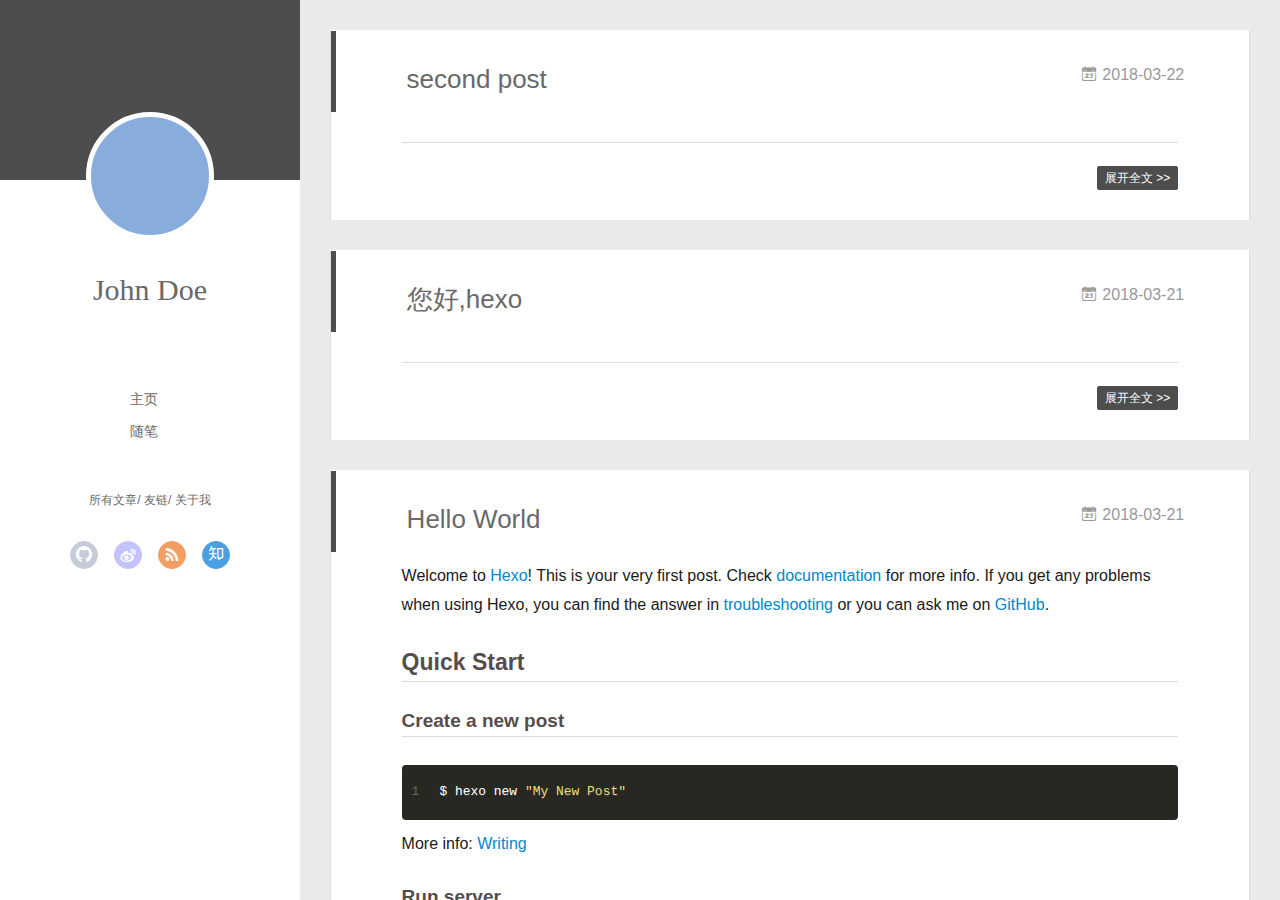
==== commit 360fd56e: "Site updated: 2018-03-22 09:18:48" ====
--- a/index.html
+++ b/index.html
@@ -150,6 +150,68 @@
           </div>
           <div id="js-content" class="content-ll">
             
+  
+    <article id="post-second-post" class="article article-type-post  article-index" itemscope itemprop="blogPost">
+  <div class="article-inner">
+    
+      <header class="article-header">
+        
+  
+    <h1 itemprop="name">
+      <a class="article-title" href="/2018/03/22/second-post/">second post</a>
+    </h1>
+  
+
+        
+        <a href="/2018/03/22/second-post/" class="archive-article-date">
+  	<time datetime="2018-03-22T01:18:31.000Z" itemprop="datePublished"><i class="icon-calendar icon"></i>2018-03-22</time>
+</a>
+        
+      </header>
+    
+    <div class="article-entry" itemprop="articleBody">
+      
+        
+      
+
+      
+    </div>
+    <div class="article-info article-info-index">
+      
+      
+      
+
+      
+        <p class="article-more-link">
+          <a class="article-more-a" href="/2018/03/22/second-post/">展开全文 >></a>
+        </p>
+      
+
+      
+      <div class="clearfix"></div>
+    </div>
+  </div>
+</article>
+
+<aside class="wrap-side-operation">
+    <div class="mod-side-operation">
+        
+        <div class="jump-container" id="js-jump-container" style="display:none;">
+            <a href="javascript:void(0)" class="mod-side-operation__jump-to-top">
+                <i class="icon-font icon-back"></i>
+            </a>
+            <div id="js-jump-plan-container" class="jump-plan-container" style="top: -11px;">
+                <i class="icon-font icon-plane jump-plane"></i>
+            </div>
+        </div>
+        
+        
+    </div>
+</aside>
+
+
+
+
   
     <article id="post-您好-hexo" class="article article-type-post  article-index" itemscope itemprop="blogPost">
   <div class="article-inner">
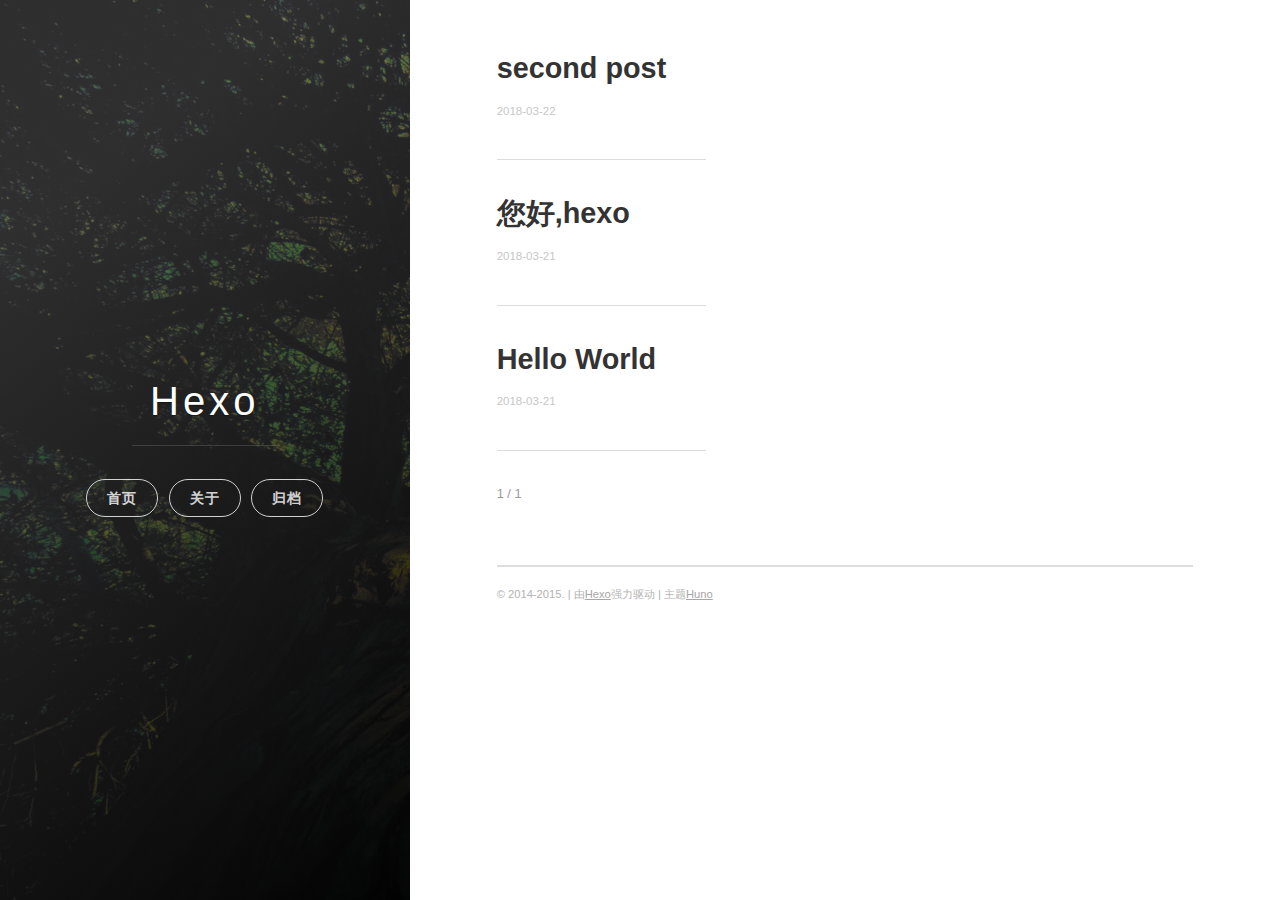
==== commit 6130b4f5: "Site updated: 2018-03-22 09:48:41" ====
--- a/index.html
+++ b/index.html
@@ -1,597 +1,255 @@
 <!DOCTYPE html>
 <html>
 <head>
-  <meta charset="utf-8">
-  
-  <meta name="renderer" content="webkit">
-  <meta http-equiv="X-UA-Compatible" content="IE=edge" >
-  <link rel="dns-prefetch" href="http://yoursite.com">
-  <title>Hexo</title>
-  <meta name="viewport" content="width=device-width, initial-scale=1, maximum-scale=1">
-  <meta property="og:type" content="website">
+    <meta charset="utf-8">
+    <meta http-equiv="X-UA-Compatible" content="chrome=1">
+
+    
+
+    <title>
+      Hexo 
+    </title>
+
+    <meta name="viewport" content="width=device-width, initial-scale=1, maximum-scale=1, user-scalable=no">
+    
+      <meta name="author" content="John Doe">
+    
+    
+
+    <meta property="og:type" content="website">
 <meta property="og:title" content="Hexo">
 <meta property="og:url" content="http://yoursite.com/index.html">
 <meta property="og:site_name" content="Hexo">
 <meta name="twitter:card" content="summary">
 <meta name="twitter:title" content="Hexo">
+    
+    
+    
+      <link rel="icon" type="image/x-icon" href="/favicon.png">
+    
+    <link rel="stylesheet" href="/css/uno.css">
+    <link rel="stylesheet" href="/css/highlight.css">
+    <link rel="stylesheet" href="/css/archive.css">
+    <link rel="stylesheet" href="/css/china-social-icon.css">
+
+</head>
+<body>
+
+    <span class="mobile btn-mobile-menu">
+        <i class="icon icon-list btn-mobile-menu__icon"></i>
+        <i class="icon icon-x-circle btn-mobile-close__icon hidden"></i>
+    </span>
+
+    
+ 
+<header class="panel-cover">
+
+
+  <div class="panel-main">
+
   
-    <link rel="alternative" href="/atom.xml" title="Hexo" type="application/atom+xml">
-  
-  
-    <link rel="icon" href="/favicon.png">
-  
-  <link rel="stylesheet" type="text/css" href="/./main.0cf68a.css">
-  <style type="text/css">
-  
-    #container.show {
-      background: linear-gradient(200deg,#a0cfe4,#e8c37e);
-    }
-  </style>
-  
-
-  
-
-</head>
-
-<body>
-  <div id="container" q-class="show:isCtnShow">
-    <canvas id="anm-canvas" class="anm-canvas"></canvas>
-    <div class="left-col" q-class="show:isShow">
-      
-<div class="overlay" style="background: #4d4d4d"></div>
-<div class="intrude-less">
-	<header id="header" class="inner">
-		<a href="/" class="profilepic">
-			<img src="" class="js-avatar">
-		</a>
-		<hgroup>
-		  <h1 class="header-author"><a href="/">John Doe</a></h1>
-		</hgroup>
-		
-
-		<nav class="header-menu">
-			<ul>
-			
-				<li><a href="/">主页</a></li>
-	        
-				<li><a href="/tags/随笔/">随笔</a></li>
-	        
-			</ul>
-		</nav>
-		<nav class="header-smart-menu">
-    		
-    			
-    			<a q-on="click: openSlider(e, 'innerArchive')" href="javascript:void(0)">所有文章</a>
-    			
+    <div class="panel-main__inner panel-inverted">
+    <div class="panel-main__content">
+
+        
+
+        <h1 class="panel-cover__title panel-title"><a href="/" title="link to homepage">Hexo</a></h1>
+        <hr class="panel-cover__divider" />
+
+        
+
+        <div class="navigation-wrapper">
+
+          <nav class="cover-navigation cover-navigation--primary">
+            <ul class="navigation">
+
+              
+                
+                <li class="navigation__item"><a href="/#blog" title="" class="blog-button">首页</a></li>
+              
+                
+                <li class="navigation__item"><a href="/about" title="" class="">关于</a></li>
+              
+                
+                <li class="navigation__item"><a href="/archive" title="" class="">归档</a></li>
+              
+
+            </ul>
+          </nav>
+
+          <!-- ----------------------------
+To add a new social icon simply duplicate one of the list items from below
+and change the class in the <i> tag to match the desired social network
+and then add your link to the <a>. Here is a full list of social network
+classes that you can use:
+
+    icon-social-500px
+    icon-social-behance
+    icon-social-delicious
+    icon-social-designer-news
+    icon-social-deviant-art
+    icon-social-digg
+    icon-social-dribbble
+    icon-social-facebook
+    icon-social-flickr
+    icon-social-forrst
+    icon-social-foursquare
+    icon-social-github
+    icon-social-google-plus
+    icon-social-hi5
+    icon-social-instagram
+    icon-social-lastfm
+    icon-social-linkedin
+    icon-social-medium
+    icon-social-myspace
+    icon-social-path
+    icon-social-pinterest
+    icon-social-rdio
+    icon-social-reddit
+    icon-social-skype
+    icon-social-spotify
+    icon-social-stack-overflow
+    icon-social-steam
+    icon-social-stumbleupon
+    icon-social-treehouse
+    icon-social-tumblr
+    icon-social-twitter
+    icon-social-vimeo
+    icon-social-xbox
+    icon-social-yelp
+    icon-social-youtube
+    icon-social-zerply
+    icon-mail
+
+-------------------------------->
+
+<!-- add social info here -->
+
+
+
+        </div>
+
+      </div>
+
+    </div>
+
+    <div class="panel-cover--overlay"></div>
+  </div>
+</header>
+
+    <div class="content-wrapper">
+        <div class="content-wrapper__inner entry">
             
-    			
-    			<a q-on="click: openSlider(e, 'friends')" href="javascript:void(0)">友链</a>
-    			
-            
-    			
-    			<a q-on="click: openSlider(e, 'aboutme')" href="javascript:void(0)">关于我</a>
-    			
-            
-		</nav>
-		<nav class="header-nav">
-			<div class="social">
-				
-					<a class="github" target="_blank" href="#" title="github"><i class="icon-github"></i></a>
-		        
-					<a class="weibo" target="_blank" href="#" title="weibo"><i class="icon-weibo"></i></a>
-		        
-					<a class="rss" target="_blank" href="#" title="rss"><i class="icon-rss"></i></a>
-		        
-					<a class="zhihu" target="_blank" href="#" title="zhihu"><i class="icon-zhihu"></i></a>
-		        
-			</div>
-		</nav>
-	</header>		
+
+
+   <!-- do nothing -->
+
+
+<div class="main-post-list">
+    <ol class="post-list">
+    
+    
+    <li>
+
+      <h2 class="post-list__post-title post-title">
+        <a href="/2018/03/22/second-post/" title="link to second post">second post</a>
+      </h2>
+
+      <div class="post-list__meta">
+
+        <time datetime="2018-03-22" class="post-list__meta--date date">2018-03-22</time> 
+      </div>
+
+      <div class="excerpt">
+        
+      </div>
+
+      <hr class="post-list__divider" />
+    </li>
+    
+    <li>
+
+      <h2 class="post-list__post-title post-title">
+        <a href="/2018/03/21/您好-hexo/" title="link to 您好,hexo">您好,hexo</a>
+      </h2>
+
+      <div class="post-list__meta">
+
+        <time datetime="2018-03-21" class="post-list__meta--date date">2018-03-21</time> 
+      </div>
+
+      <div class="excerpt">
+        
+      </div>
+
+      <hr class="post-list__divider" />
+    </li>
+    
+    <li>
+
+      <h2 class="post-list__post-title post-title">
+        <a href="/2018/03/21/hello-world/" title="link to Hello World">Hello World</a>
+      </h2>
+
+      <div class="post-list__meta">
+
+        <time datetime="2018-03-21" class="post-list__meta--date date">2018-03-21</time> 
+      </div>
+
+      <div class="excerpt">
+        
+      </div>
+
+      <hr class="post-list__divider" />
+    </li>
+    
+  </ol>
+
+  <hr class="post-list__divider " />
+
+<nav class="pagination" role="navigation">
+    
+
+    <span class="pagination__page-number"> 1 / 1</span>
+    
+    
+</nav>
+
+
 </div>
-
+            <footer class="footer">
+
+    <span class="footer__copyright">&copy; 2014-2015. | 由<a href="https://hexo.io/">Hexo</a>强力驱动 | 主题<a href="https://github.com/someus/huno">Huno</a></span>
+    
+</footer>
+        </div>
     </div>
-    <div class="mid-col" q-class="show:isShow,hide:isShow|isFalse">
-      
-<nav id="mobile-nav">
-  	<div class="overlay js-overlay" style="background: #4d4d4d"></div>
-	<div class="btnctn js-mobile-btnctn">
-  		<div class="slider-trigger list" q-on="click: openSlider(e)"><i class="icon icon-sort"></i></div>
-	</div>
-	<div class="intrude-less">
-		<header id="header" class="inner">
-			<div class="profilepic">
-				<img src="" class="js-avatar">
-			</div>
-			<hgroup>
-			  <h1 class="header-author js-header-author">John Doe</h1>
-			</hgroup>
-			
-			
-			
-				
-			
-				
-			
-			
-			
-			<nav class="header-nav">
-				<div class="social">
-					
-						<a class="github" target="_blank" href="#" title="github"><i class="icon-github"></i></a>
-			        
-						<a class="weibo" target="_blank" href="#" title="weibo"><i class="icon-weibo"></i></a>
-			        
-						<a class="rss" target="_blank" href="#" title="rss"><i class="icon-rss"></i></a>
-			        
-						<a class="zhihu" target="_blank" href="#" title="zhihu"><i class="icon-zhihu"></i></a>
-			        
-				</div>
-			</nav>
-
-			<nav class="header-menu js-header-menu">
-				<ul style="width: 50%">
-				
-				
-					<li style="width: 50%"><a href="/">主页</a></li>
-		        
-					<li style="width: 50%"><a href="/tags/随笔/">随笔</a></li>
-		        
-				</ul>
-			</nav>
-		</header>				
-	</div>
-	<div class="mobile-mask" style="display:none" q-show="isShow"></div>
-</nav>
-
-      <div id="wrapper" class="body-wrap">
-        <div class="menu-l">
-          <div class="canvas-wrap">
-            <canvas data-colors="#eaeaea" data-sectionHeight="100" data-contentId="js-content" id="myCanvas1" class="anm-canvas"></canvas>
-          </div>
-          <div id="js-content" class="content-ll">
-            
-  
-    <article id="post-second-post" class="article article-type-post  article-index" itemscope itemprop="blogPost">
-  <div class="article-inner">
-    
-      <header class="article-header">
-        
-  
-    <h1 itemprop="name">
-      <a class="article-title" href="/2018/03/22/second-post/">second post</a>
-    </h1>
-  
-
-        
-        <a href="/2018/03/22/second-post/" class="archive-article-date">
-  	<time datetime="2018-03-22T01:18:31.000Z" itemprop="datePublished"><i class="icon-calendar icon"></i>2018-03-22</time>
-</a>
-        
-      </header>
-    
-    <div class="article-entry" itemprop="articleBody">
-      
-        
-      
-
-      
-    </div>
-    <div class="article-info article-info-index">
-      
-      
-      
-
-      
-        <p class="article-more-link">
-          <a class="article-more-a" href="/2018/03/22/second-post/">展开全文 >></a>
-        </p>
-      
-
-      
-      <div class="clearfix"></div>
-    </div>
-  </div>
-</article>
-
-<aside class="wrap-side-operation">
-    <div class="mod-side-operation">
-        
-        <div class="jump-container" id="js-jump-container" style="display:none;">
-            <a href="javascript:void(0)" class="mod-side-operation__jump-to-top">
-                <i class="icon-font icon-back"></i>
-            </a>
-            <div id="js-jump-plan-container" class="jump-plan-container" style="top: -11px;">
-                <i class="icon-font icon-plane jump-plane"></i>
-            </div>
-        </div>
-        
-        
-    </div>
-</aside>
-
-
-
-
-  
-    <article id="post-您好-hexo" class="article article-type-post  article-index" itemscope itemprop="blogPost">
-  <div class="article-inner">
-    
-      <header class="article-header">
-        
-  
-    <h1 itemprop="name">
-      <a class="article-title" href="/2018/03/21/您好-hexo/">您好,hexo</a>
-    </h1>
-  
-
-        
-        <a href="/2018/03/21/您好-hexo/" class="archive-article-date">
-  	<time datetime="2018-03-21T11:12:42.000Z" itemprop="datePublished"><i class="icon-calendar icon"></i>2018-03-21</time>
-</a>
-        
-      </header>
-    
-    <div class="article-entry" itemprop="articleBody">
-      
-        
-      
-
-      
-    </div>
-    <div class="article-info article-info-index">
-      
-      
-      
-
-      
-        <p class="article-more-link">
-          <a class="article-more-a" href="/2018/03/21/您好-hexo/">展开全文 >></a>
-        </p>
-      
-
-      
-      <div class="clearfix"></div>
-    </div>
-  </div>
-</article>
-
-<aside class="wrap-side-operation">
-    <div class="mod-side-operation">
-        
-        <div class="jump-container" id="js-jump-container" style="display:none;">
-            <a href="javascript:void(0)" class="mod-side-operation__jump-to-top">
-                <i class="icon-font icon-back"></i>
-            </a>
-            <div id="js-jump-plan-container" class="jump-plan-container" style="top: -11px;">
-                <i class="icon-font icon-plane jump-plane"></i>
-            </div>
-        </div>
-        
-        
-    </div>
-</aside>
-
-
-
-
-  
-    <article id="post-hello-world" class="article article-type-post  article-index" itemscope itemprop="blogPost">
-  <div class="article-inner">
-    
-      <header class="article-header">
-        
-  
-    <h1 itemprop="name">
-      <a class="article-title" href="/2018/03/21/hello-world/">Hello World</a>
-    </h1>
-  
-
-        
-        <a href="/2018/03/21/hello-world/" class="archive-article-date">
-  	<time datetime="2018-03-21T10:52:10.377Z" itemprop="datePublished"><i class="icon-calendar icon"></i>2018-03-21</time>
-</a>
-        
-      </header>
-    
-    <div class="article-entry" itemprop="articleBody">
-      
-        <p>Welcome to <a href="https://hexo.io/" target="_blank" rel="noopener">Hexo</a>! This is your very first post. Check <a href="https://hexo.io/docs/" target="_blank" rel="noopener">documentation</a> for more info. If you get any problems when using Hexo, you can find the answer in <a href="https://hexo.io/docs/troubleshooting.html" target="_blank" rel="noopener">troubleshooting</a> or you can ask me on <a href="https://github.com/hexojs/hexo/issues" target="_blank" rel="noopener">GitHub</a>.</p>
-<h2 id="Quick-Start"><a href="#Quick-Start" class="headerlink" title="Quick Start"></a>Quick Start</h2><h3 id="Create-a-new-post"><a href="#Create-a-new-post" class="headerlink" title="Create a new post"></a>Create a new post</h3><figure class="highlight bash"><table><tr><td class="gutter"><pre><span class="line">1</span><br></pre></td><td class="code"><pre><span class="line">$ hexo new <span class="string">"My New Post"</span></span><br></pre></td></tr></table></figure>
-<p>More info: <a href="https://hexo.io/docs/writing.html" target="_blank" rel="noopener">Writing</a></p>
-<h3 id="Run-server"><a href="#Run-server" class="headerlink" title="Run server"></a>Run server</h3><figure class="highlight bash"><table><tr><td class="gutter"><pre><span class="line">1</span><br></pre></td><td class="code"><pre><span class="line">$ hexo server</span><br></pre></td></tr></table></figure>
-<p>More info: <a href="https://hexo.io/docs/server.html" target="_blank" rel="noopener">Server</a></p>
-<h3 id="Generate-static-files"><a href="#Generate-static-files" class="headerlink" title="Generate static files"></a>Generate static files</h3><figure class="highlight bash"><table><tr><td class="gutter"><pre><span class="line">1</span><br></pre></td><td class="code"><pre><span class="line">$ hexo generate</span><br></pre></td></tr></table></figure>
-<p>More info: <a href="https://hexo.io/docs/generating.html" target="_blank" rel="noopener">Generating</a></p>
-<h3 id="Deploy-to-remote-sites"><a href="#Deploy-to-remote-sites" class="headerlink" title="Deploy to remote sites"></a>Deploy to remote sites</h3><figure class="highlight bash"><table><tr><td class="gutter"><pre><span class="line">1</span><br></pre></td><td class="code"><pre><span class="line">$ hexo deploy</span><br></pre></td></tr></table></figure>
-<p>More info: <a href="https://hexo.io/docs/deployment.html" target="_blank" rel="noopener">Deployment</a></p>
-
-      
-
-      
-    </div>
-    <div class="article-info article-info-index">
-      
-      
-      
-
-      
-        <p class="article-more-link">
-          <a class="article-more-a" href="/2018/03/21/hello-world/">展开全文 >></a>
-        </p>
-      
-
-      
-      <div class="clearfix"></div>
-    </div>
-  </div>
-</article>
-
-<aside class="wrap-side-operation">
-    <div class="mod-side-operation">
-        
-        <div class="jump-container" id="js-jump-container" style="display:none;">
-            <a href="javascript:void(0)" class="mod-side-operation__jump-to-top">
-                <i class="icon-font icon-back"></i>
-            </a>
-            <div id="js-jump-plan-container" class="jump-plan-container" style="top: -11px;">
-                <i class="icon-font icon-plane jump-plane"></i>
-            </div>
-        </div>
-        
-        
-    </div>
-</aside>
-
-
-
-
-  
-  
-
-
-          </div>
-        </div>
-      </div>
-      <footer id="footer">
-  <div class="outer">
-    <div id="footer-info">
-    	<div class="footer-left">
-    		&copy; 2018 John Doe
-    	</div>
-      	<div class="footer-right">
-      		<a href="http://hexo.io/" target="_blank">Hexo</a>  Theme <a href="https://github.com/litten/hexo-theme-yilia" target="_blank">Yilia</a> by Litten
-      	</div>
-    </div>
-  </div>
-</footer>
-    </div>
-    <script>
-	var yiliaConfig = {
-		mathjax: false,
-		isHome: true,
-		isPost: false,
-		isArchive: false,
-		isTag: false,
-		isCategory: false,
-		open_in_new: false,
-		toc_hide_index: true,
-		root: "/",
-		innerArchive: true,
-		showTags: false
-	}
-</script>
-
-<script>!function(t){function n(e){if(r[e])return r[e].exports;var i=r[e]={exports:{},id:e,loaded:!1};return t[e].call(i.exports,i,i.exports,n),i.loaded=!0,i.exports}var r={};n.m=t,n.c=r,n.p="./",n(0)}([function(t,n,r){r(195),t.exports=r(191)},function(t,n,r){var e=r(3),i=r(52),o=r(27),u=r(28),c=r(53),f="prototype",a=function(t,n,r){var s,l,h,v,p=t&a.F,d=t&a.G,y=t&a.S,g=t&a.P,b=t&a.B,m=d?e:y?e[n]||(e[n]={}):(e[n]||{})[f],x=d?i:i[n]||(i[n]={}),w=x[f]||(x[f]={});d&&(r=n);for(s in r)l=!p&&m&&void 0!==m[s],h=(l?m:r)[s],v=b&&l?c(h,e):g&&"function"==typeof h?c(Function.call,h):h,m&&u(m,s,h,t&a.U),x[s]!=h&&o(x,s,v),g&&w[s]!=h&&(w[s]=h)};e.core=i,a.F=1,a.G=2,a.S=4,a.P=8,a.B=16,a.W=32,a.U=64,a.R=128,t.exports=a},function(t,n,r){var e=r(6);t.exports=function(t){if(!e(t))throw TypeError(t+" is not an object!");return t}},function(t,n){var r=t.exports="undefined"!=typeof window&&window.Math==Math?window:"undefined"!=typeof self&&self.Math==Math?self:Function("return this")();"number"==typeof __g&&(__g=r)},function(t,n){t.exports=function(t){try{return!!t()}catch(t){return!0}}},function(t,n){var r=t.exports="undefined"!=typeof window&&window.Math==Math?window:"undefined"!=typeof self&&self.Math==Math?self:Function("return this")();"number"==typeof __g&&(__g=r)},function(t,n){t.exports=function(t){return"object"==typeof t?null!==t:"function"==typeof t}},function(t,n,r){var e=r(126)("wks"),i=r(76),o=r(3).Symbol,u="function"==typeof o;(t.exports=function(t){return e[t]||(e[t]=u&&o[t]||(u?o:i)("Symbol."+t))}).store=e},function(t,n){var r={}.hasOwnProperty;t.exports=function(t,n){return r.call(t,n)}},function(t,n,r){var e=r(94),i=r(33);t.exports=function(t){return e(i(t))}},function(t,n,r){t.exports=!r(4)(function(){return 7!=Object.defineProperty({},"a",{get:function(){return 7}}).a})},function(t,n,r){var e=r(2),i=r(167),o=r(50),u=Object.defineProperty;n.f=r(10)?Object.defineProperty:function(t,n,r){if(e(t),n=o(n,!0),e(r),i)try{return u(t,n,r)}catch(t){}if("get"in r||"set"in r)throw TypeError("Accessors not supported!");return"value"in r&&(t[n]=r.value),t}},function(t,n,r){t.exports=!r(18)(function(){return 7!=Object.defineProperty({},"a",{get:function(){return 7}}).a})},function(t,n,r){var e=r(14),i=r(22);t.exports=r(12)?function(t,n,r){return e.f(t,n,i(1,r))}:function(t,n,r){return t[n]=r,t}},function(t,n,r){var e=r(20),i=r(58),o=r(42),u=Object.defineProperty;n.f=r(12)?Object.defineProperty:function(t,n,r){if(e(t),n=o(n,!0),e(r),i)try{return u(t,n,r)}catch(t){}if("get"in r||"set"in r)throw TypeError("Accessors not supported!");return"value"in r&&(t[n]=r.value),t}},function(t,n,r){var e=r(40)("wks"),i=r(23),o=r(5).Symbol,u="function"==typeof o;(t.exports=function(t){return e[t]||(e[t]=u&&o[t]||(u?o:i)("Symbol."+t))}).store=e},function(t,n,r){var e=r(67),i=Math.min;t.exports=function(t){return t>0?i(e(t),9007199254740991):0}},function(t,n,r){var e=r(46);t.exports=function(t){return Object(e(t))}},function(t,n){t.exports=function(t){try{return!!t()}catch(t){return!0}}},function(t,n,r){var e=r(63),i=r(34);t.exports=Object.keys||function(t){return e(t,i)}},function(t,n,r){var e=r(21);t.exports=function(t){if(!e(t))throw TypeError(t+" is not an object!");return t}},function(t,n){t.exports=function(t){return"object"==typeof t?null!==t:"function"==typeof t}},function(t,n){t.exports=function(t,n){return{enumerable:!(1&t),configurable:!(2&t),writable:!(4&t),value:n}}},function(t,n){var r=0,e=Math.random();t.exports=function(t){return"Symbol(".concat(void 0===t?"":t,")_",(++r+e).toString(36))}},function(t,n){var r={}.hasOwnProperty;t.exports=function(t,n){return r.call(t,n)}},function(t,n){var r=t.exports={version:"2.4.0"};"number"==typeof __e&&(__e=r)},function(t,n){t.exports=function(t){if("function"!=typeof t)throw TypeError(t+" is not a function!");return t}},function(t,n,r){var e=r(11),i=r(66);t.exports=r(10)?function(t,n,r){return e.f(t,n,i(1,r))}:function(t,n,r){return t[n]=r,t}},function(t,n,r){var e=r(3),i=r(27),o=r(24),u=r(76)("src"),c="toString",f=Function[c],a=(""+f).split(c);r(52).inspectSource=function(t){return f.call(t)},(t.exports=function(t,n,r,c){var f="function"==typeof r;f&&(o(r,"name")||i(r,"name",n)),t[n]!==r&&(f&&(o(r,u)||i(r,u,t[n]?""+t[n]:a.join(String(n)))),t===e?t[n]=r:c?t[n]?t[n]=r:i(t,n,r):(delete t[n],i(t,n,r)))})(Function.prototype,c,function(){return"function"==typeof this&&this[u]||f.call(this)})},function(t,n,r){var e=r(1),i=r(4),o=r(46),u=function(t,n,r,e){var i=String(o(t)),u="<"+n;return""!==r&&(u+=" "+r+'="'+String(e).replace(/"/g,"&quot;")+'"'),u+">"+i+"</"+n+">"};t.exports=function(t,n){var r={};r[t]=n(u),e(e.P+e.F*i(function(){var n=""[t]('"');return n!==n.toLowerCase()||n.split('"').length>3}),"String",r)}},function(t,n,r){var e=r(115),i=r(46);t.exports=function(t){return e(i(t))}},function(t,n,r){var e=r(116),i=r(66),o=r(30),u=r(50),c=r(24),f=r(167),a=Object.getOwnPropertyDescriptor;n.f=r(10)?a:function(t,n){if(t=o(t),n=u(n,!0),f)try{return a(t,n)}catch(t){}if(c(t,n))return i(!e.f.call(t,n),t[n])}},function(t,n,r){var e=r(24),i=r(17),o=r(145)("IE_PROTO"),u=Object.prototype;t.exports=Object.getPrototypeOf||function(t){return t=i(t),e(t,o)?t[o]:"function"==typeof t.constructor&&t instanceof t.constructor?t.constructor.prototype:t instanceof Object?u:null}},function(t,n){t.exports=function(t){if(void 0==t)throw TypeError("Can't call method on  "+t);return t}},function(t,n){t.exports="constructor,hasOwnProperty,isPrototypeOf,propertyIsEnumerable,toLocaleString,toString,valueOf".split(",")},function(t,n){t.exports={}},function(t,n){t.exports=!0},function(t,n){n.f={}.propertyIsEnumerable},function(t,n,r){var e=r(14).f,i=r(8),o=r(15)("toStringTag");t.exports=function(t,n,r){t&&!i(t=r?t:t.prototype,o)&&e(t,o,{configurable:!0,value:n})}},function(t,n,r){var e=r(40)("keys"),i=r(23);t.exports=function(t){return e[t]||(e[t]=i(t))}},function(t,n,r){var e=r(5),i="__core-js_shared__",o=e[i]||(e[i]={});t.exports=function(t){return o[t]||(o[t]={})}},function(t,n){var r=Math.ceil,e=Math.floor;t.exports=function(t){return isNaN(t=+t)?0:(t>0?e:r)(t)}},function(t,n,r){var e=r(21);t.exports=function(t,n){if(!e(t))return t;var r,i;if(n&&"function"==typeof(r=t.toString)&&!e(i=r.call(t)))return i;if("function"==typeof(r=t.valueOf)&&!e(i=r.call(t)))return i;if(!n&&"function"==typeof(r=t.toString)&&!e(i=r.call(t)))return i;throw TypeError("Can't convert object to primitive value")}},function(t,n,r){var e=r(5),i=r(25),o=r(36),u=r(44),c=r(14).f;t.exports=function(t){var n=i.Symbol||(i.Symbol=o?{}:e.Symbol||{});"_"==t.charAt(0)||t in n||c(n,t,{value:u.f(t)})}},function(t,n,r){n.f=r(15)},function(t,n){var r={}.toString;t.exports=function(t){return r.call(t).slice(8,-1)}},function(t,n){t.exports=function(t){if(void 0==t)throw TypeError("Can't call method on  "+t);return t}},function(t,n,r){var e=r(4);t.exports=function(t,n){return!!t&&e(function(){n?t.call(null,function(){},1):t.call(null)})}},function(t,n,r){var e=r(53),i=r(115),o=r(17),u=r(16),c=r(203);t.exports=function(t,n){var r=1==t,f=2==t,a=3==t,s=4==t,l=6==t,h=5==t||l,v=n||c;return function(n,c,p){for(var d,y,g=o(n),b=i(g),m=e(c,p,3),x=u(b.length),w=0,S=r?v(n,x):f?v(n,0):void 0;x>w;w++)if((h||w in b)&&(d=b[w],y=m(d,w,g),t))if(r)S[w]=y;else if(y)switch(t){case 3:return!0;case 5:return d;case 6:return w;case 2:S.push(d)}else if(s)return!1;return l?-1:a||s?s:S}}},function(t,n,r){var e=r(1),i=r(52),o=r(4);t.exports=function(t,n){var r=(i.Object||{})[t]||Object[t],u={};u[t]=n(r),e(e.S+e.F*o(function(){r(1)}),"Object",u)}},function(t,n,r){var e=r(6);t.exports=function(t,n){if(!e(t))return t;var r,i;if(n&&"function"==typeof(r=t.toString)&&!e(i=r.call(t)))return i;if("function"==typeof(r=t.valueOf)&&!e(i=r.call(t)))return i;if(!n&&"function"==typeof(r=t.toString)&&!e(i=r.call(t)))return i;throw TypeError("Can't convert object to primitive value")}},function(t,n,r){var e=r(5),i=r(25),o=r(91),u=r(13),c="prototype",f=function(t,n,r){var a,s,l,h=t&f.F,v=t&f.G,p=t&f.S,d=t&f.P,y=t&f.B,g=t&f.W,b=v?i:i[n]||(i[n]={}),m=b[c],x=v?e:p?e[n]:(e[n]||{})[c];v&&(r=n);for(a in r)(s=!h&&x&&void 0!==x[a])&&a in b||(l=s?x[a]:r[a],b[a]=v&&"function"!=typeof x[a]?r[a]:y&&s?o(l,e):g&&x[a]==l?function(t){var n=function(n,r,e){if(this instanceof t){switch(arguments.length){case 0:return new t;case 1:return new t(n);case 2:return new t(n,r)}return new t(n,r,e)}return t.apply(this,arguments)};return n[c]=t[c],n}(l):d&&"function"==typeof l?o(Function.call,l):l,d&&((b.virtual||(b.virtual={}))[a]=l,t&f.R&&m&&!m[a]&&u(m,a,l)))};f.F=1,f.G=2,f.S=4,f.P=8,f.B=16,f.W=32,f.U=64,f.R=128,t.exports=f},function(t,n){var r=t.exports={version:"2.4.0"};"number"==typeof __e&&(__e=r)},function(t,n,r){var e=r(26);t.exports=function(t,n,r){if(e(t),void 0===n)return t;switch(r){case 1:return function(r){return t.call(n,r)};case 2:return function(r,e){return t.call(n,r,e)};case 3:return function(r,e,i){return t.call(n,r,e,i)}}return function(){return t.apply(n,arguments)}}},function(t,n,r){var e=r(183),i=r(1),o=r(126)("metadata"),u=o.store||(o.store=new(r(186))),c=function(t,n,r){var i=u.get(t);if(!i){if(!r)return;u.set(t,i=new e)}var o=i.get(n);if(!o){if(!r)return;i.set(n,o=new e)}return o},f=function(t,n,r){var e=c(n,r,!1);return void 0!==e&&e.has(t)},a=function(t,n,r){var e=c(n,r,!1);return void 0===e?void 0:e.get(t)},s=function(t,n,r,e){c(r,e,!0).set(t,n)},l=function(t,n){var r=c(t,n,!1),e=[];return r&&r.forEach(function(t,n){e.push(n)}),e},h=function(t){return void 0===t||"symbol"==typeof t?t:String(t)},v=function(t){i(i.S,"Reflect",t)};t.exports={store:u,map:c,has:f,get:a,set:s,keys:l,key:h,exp:v}},function(t,n,r){"use strict";if(r(10)){var e=r(69),i=r(3),o=r(4),u=r(1),c=r(127),f=r(152),a=r(53),s=r(68),l=r(66),h=r(27),v=r(73),p=r(67),d=r(16),y=r(75),g=r(50),b=r(24),m=r(180),x=r(114),w=r(6),S=r(17),_=r(137),O=r(70),E=r(32),P=r(71).f,j=r(154),F=r(76),M=r(7),A=r(48),N=r(117),T=r(146),I=r(155),k=r(80),L=r(123),R=r(74),C=r(130),D=r(160),U=r(11),W=r(31),G=U.f,B=W.f,V=i.RangeError,z=i.TypeError,q=i.Uint8Array,K="ArrayBuffer",J="Shared"+K,Y="BYTES_PER_ELEMENT",H="prototype",$=Array[H],X=f.ArrayBuffer,Q=f.DataView,Z=A(0),tt=A(2),nt=A(3),rt=A(4),et=A(5),it=A(6),ot=N(!0),ut=N(!1),ct=I.values,ft=I.keys,at=I.entries,st=$.lastIndexOf,lt=$.reduce,ht=$.reduceRight,vt=$.join,pt=$.sort,dt=$.slice,yt=$.toString,gt=$.toLocaleString,bt=M("iterator"),mt=M("toStringTag"),xt=F("typed_constructor"),wt=F("def_constructor"),St=c.CONSTR,_t=c.TYPED,Ot=c.VIEW,Et="Wrong length!",Pt=A(1,function(t,n){return Tt(T(t,t[wt]),n)}),jt=o(function(){return 1===new q(new Uint16Array([1]).buffer)[0]}),Ft=!!q&&!!q[H].set&&o(function(){new q(1).set({})}),Mt=function(t,n){if(void 0===t)throw z(Et);var r=+t,e=d(t);if(n&&!m(r,e))throw V(Et);return e},At=function(t,n){var r=p(t);if(r<0||r%n)throw V("Wrong offset!");return r},Nt=function(t){if(w(t)&&_t in t)return t;throw z(t+" is not a typed array!")},Tt=function(t,n){if(!(w(t)&&xt in t))throw z("It is not a typed array constructor!");return new t(n)},It=function(t,n){return kt(T(t,t[wt]),n)},kt=function(t,n){for(var r=0,e=n.length,i=Tt(t,e);e>r;)i[r]=n[r++];return i},Lt=function(t,n,r){G(t,n,{get:function(){return this._d[r]}})},Rt=function(t){var n,r,e,i,o,u,c=S(t),f=arguments.length,s=f>1?arguments[1]:void 0,l=void 0!==s,h=j(c);if(void 0!=h&&!_(h)){for(u=h.call(c),e=[],n=0;!(o=u.next()).done;n++)e.push(o.value);c=e}for(l&&f>2&&(s=a(s,arguments[2],2)),n=0,r=d(c.length),i=Tt(this,r);r>n;n++)i[n]=l?s(c[n],n):c[n];return i},Ct=function(){for(var t=0,n=arguments.length,r=Tt(this,n);n>t;)r[t]=arguments[t++];return r},Dt=!!q&&o(function(){gt.call(new q(1))}),Ut=function(){return gt.apply(Dt?dt.call(Nt(this)):Nt(this),arguments)},Wt={copyWithin:function(t,n){return D.call(Nt(this),t,n,arguments.length>2?arguments[2]:void 0)},every:function(t){return rt(Nt(this),t,arguments.length>1?arguments[1]:void 0)},fill:function(t){return C.apply(Nt(this),arguments)},filter:function(t){return It(this,tt(Nt(this),t,arguments.length>1?arguments[1]:void 0))},find:function(t){return et(Nt(this),t,arguments.length>1?arguments[1]:void 0)},findIndex:function(t){return it(Nt(this),t,arguments.length>1?arguments[1]:void 0)},forEach:function(t){Z(Nt(this),t,arguments.length>1?arguments[1]:void 0)},indexOf:function(t){return ut(Nt(this),t,arguments.length>1?arguments[1]:void 0)},includes:function(t){return ot(Nt(this),t,arguments.length>1?arguments[1]:void 0)},join:function(t){return vt.apply(Nt(this),arguments)},lastIndexOf:function(t){return st.apply(Nt(this),arguments)},map:function(t){return Pt(Nt(this),t,arguments.length>1?arguments[1]:void 0)},reduce:function(t){return lt.apply(Nt(this),arguments)},reduceRight:function(t){return ht.apply(Nt(this),arguments)},reverse:function(){for(var t,n=this,r=Nt(n).length,e=Math.floor(r/2),i=0;i<e;)t=n[i],n[i++]=n[--r],n[r]=t;return n},some:function(t){return nt(Nt(this),t,arguments.length>1?arguments[1]:void 0)},sort:function(t){return pt.call(Nt(this),t)},subarray:function(t,n){var r=Nt(this),e=r.length,i=y(t,e);return new(T(r,r[wt]))(r.buffer,r.byteOffset+i*r.BYTES_PER_ELEMENT,d((void 0===n?e:y(n,e))-i))}},Gt=function(t,n){return It(this,dt.call(Nt(this),t,n))},Bt=function(t){Nt(this);var n=At(arguments[1],1),r=this.length,e=S(t),i=d(e.length),o=0;if(i+n>r)throw V(Et);for(;o<i;)this[n+o]=e[o++]},Vt={entries:function(){return at.call(Nt(this))},keys:function(){return ft.call(Nt(this))},values:function(){return ct.call(Nt(this))}},zt=function(t,n){return w(t)&&t[_t]&&"symbol"!=typeof n&&n in t&&String(+n)==String(n)},qt=function(t,n){return zt(t,n=g(n,!0))?l(2,t[n]):B(t,n)},Kt=function(t,n,r){return!(zt(t,n=g(n,!0))&&w(r)&&b(r,"value"))||b(r,"get")||b(r,"set")||r.configurable||b(r,"writable")&&!r.writable||b(r,"enumerable")&&!r.enumerable?G(t,n,r):(t[n]=r.value,t)};St||(W.f=qt,U.f=Kt),u(u.S+u.F*!St,"Object",{getOwnPropertyDescriptor:qt,defineProperty:Kt}),o(function(){yt.call({})})&&(yt=gt=function(){return vt.call(this)});var Jt=v({},Wt);v(Jt,Vt),h(Jt,bt,Vt.values),v(Jt,{slice:Gt,set:Bt,constructor:function(){},toString:yt,toLocaleString:Ut}),Lt(Jt,"buffer","b"),Lt(Jt,"byteOffset","o"),Lt(Jt,"byteLength","l"),Lt(Jt,"length","e"),G(Jt,mt,{get:function(){return this[_t]}}),t.exports=function(t,n,r,f){f=!!f;var a=t+(f?"Clamped":"")+"Array",l="Uint8Array"!=a,v="get"+t,p="set"+t,y=i[a],g=y||{},b=y&&E(y),m=!y||!c.ABV,S={},_=y&&y[H],j=function(t,r){var e=t._d;return e.v[v](r*n+e.o,jt)},F=function(t,r,e){var i=t._d;f&&(e=(e=Math.round(e))<0?0:e>255?255:255&e),i.v[p](r*n+i.o,e,jt)},M=function(t,n){G(t,n,{get:function(){return j(this,n)},set:function(t){return F(this,n,t)},enumerable:!0})};m?(y=r(function(t,r,e,i){s(t,y,a,"_d");var o,u,c,f,l=0,v=0;if(w(r)){if(!(r instanceof X||(f=x(r))==K||f==J))return _t in r?kt(y,r):Rt.call(y,r);o=r,v=At(e,n);var p=r.byteLength;if(void 0===i){if(p%n)throw V(Et);if((u=p-v)<0)throw V(Et)}else if((u=d(i)*n)+v>p)throw V(Et);c=u/n}else c=Mt(r,!0),u=c*n,o=new X(u);for(h(t,"_d",{b:o,o:v,l:u,e:c,v:new Q(o)});l<c;)M(t,l++)}),_=y[H]=O(Jt),h(_,"constructor",y)):L(function(t){new y(null),new y(t)},!0)||(y=r(function(t,r,e,i){s(t,y,a);var o;return w(r)?r instanceof X||(o=x(r))==K||o==J?void 0!==i?new g(r,At(e,n),i):void 0!==e?new g(r,At(e,n)):new g(r):_t in r?kt(y,r):Rt.call(y,r):new g(Mt(r,l))}),Z(b!==Function.prototype?P(g).concat(P(b)):P(g),function(t){t in y||h(y,t,g[t])}),y[H]=_,e||(_.constructor=y));var A=_[bt],N=!!A&&("values"==A.name||void 0==A.name),T=Vt.values;h(y,xt,!0),h(_,_t,a),h(_,Ot,!0),h(_,wt,y),(f?new y(1)[mt]==a:mt in _)||G(_,mt,{get:function(){return a}}),S[a]=y,u(u.G+u.W+u.F*(y!=g),S),u(u.S,a,{BYTES_PER_ELEMENT:n,from:Rt,of:Ct}),Y in _||h(_,Y,n),u(u.P,a,Wt),R(a),u(u.P+u.F*Ft,a,{set:Bt}),u(u.P+u.F*!N,a,Vt),u(u.P+u.F*(_.toString!=yt),a,{toString:yt}),u(u.P+u.F*o(function(){new y(1).slice()}),a,{slice:Gt}),u(u.P+u.F*(o(function(){return[1,2].toLocaleString()!=new y([1,2]).toLocaleString()})||!o(function(){_.toLocaleString.call([1,2])})),a,{toLocaleString:Ut}),k[a]=N?A:T,e||N||h(_,bt,T)}}else t.exports=function(){}},function(t,n){var r={}.toString;t.exports=function(t){return r.call(t).slice(8,-1)}},function(t,n,r){var e=r(21),i=r(5).document,o=e(i)&&e(i.createElement);t.exports=function(t){return o?i.createElement(t):{}}},function(t,n,r){t.exports=!r(12)&&!r(18)(function(){return 7!=Object.defineProperty(r(57)("div"),"a",{get:function(){return 7}}).a})},function(t,n,r){"use strict";var e=r(36),i=r(51),o=r(64),u=r(13),c=r(8),f=r(35),a=r(96),s=r(38),l=r(103),h=r(15)("iterator"),v=!([].keys&&"next"in[].keys()),p="keys",d="values",y=function(){return this};t.exports=function(t,n,r,g,b,m,x){a(r,n,g);var w,S,_,O=function(t){if(!v&&t in F)return F[t];switch(t){case p:case d:return function(){return new r(this,t)}}return function(){return new r(this,t)}},E=n+" Iterator",P=b==d,j=!1,F=t.prototype,M=F[h]||F["@@iterator"]||b&&F[b],A=M||O(b),N=b?P?O("entries"):A:void 0,T="Array"==n?F.entries||M:M;if(T&&(_=l(T.call(new t)))!==Object.prototype&&(s(_,E,!0),e||c(_,h)||u(_,h,y)),P&&M&&M.name!==d&&(j=!0,A=function(){return M.call(this)}),e&&!x||!v&&!j&&F[h]||u(F,h,A),f[n]=A,f[E]=y,b)if(w={values:P?A:O(d),keys:m?A:O(p),entries:N},x)for(S in w)S in F||o(F,S,w[S]);else i(i.P+i.F*(v||j),n,w);return w}},function(t,n,r){var e=r(20),i=r(100),o=r(34),u=r(39)("IE_PROTO"),c=function(){},f="prototype",a=function(){var t,n=r(57)("iframe"),e=o.length;for(n.style.display="none",r(93).appendChild(n),n.src="javascript:",t=n.contentWindow.document,t.open(),t.write("<script>document.F=Object<\/script>"),t.close(),a=t.F;e--;)delete a[f][o[e]];return a()};t.exports=Object.create||function(t,n){var r;return null!==t?(c[f]=e(t),r=new c,c[f]=null,r[u]=t):r=a(),void 0===n?r:i(r,n)}},function(t,n,r){var e=r(63),i=r(34).concat("length","prototype");n.f=Object.getOwnPropertyNames||function(t){return e(t,i)}},function(t,n){n.f=Object.getOwnPropertySymbols},function(t,n,r){var e=r(8),i=r(9),o=r(90)(!1),u=r(39)("IE_PROTO");t.exports=function(t,n){var r,c=i(t),f=0,a=[];for(r in c)r!=u&&e(c,r)&&a.push(r);for(;n.length>f;)e(c,r=n[f++])&&(~o(a,r)||a.push(r));return a}},function(t,n,r){t.exports=r(13)},function(t,n,r){var e=r(76)("meta"),i=r(6),o=r(24),u=r(11).f,c=0,f=Object.isExtensible||function(){return!0},a=!r(4)(function(){return f(Object.preventExtensions({}))}),s=function(t){u(t,e,{value:{i:"O"+ ++c,w:{}}})},l=function(t,n){if(!i(t))return"symbol"==typeof t?t:("string"==typeof t?"S":"P")+t;if(!o(t,e)){if(!f(t))return"F";if(!n)return"E";s(t)}return t[e].i},h=function(t,n){if(!o(t,e)){if(!f(t))return!0;if(!n)return!1;s(t)}return t[e].w},v=function(t){return a&&p.NEED&&f(t)&&!o(t,e)&&s(t),t},p=t.exports={KEY:e,NEED:!1,fastKey:l,getWeak:h,onFreeze:v}},function(t,n){t.exports=function(t,n){return{enumerable:!(1&t),configurable:!(2&t),writable:!(4&t),value:n}}},function(t,n){var r=Math.ceil,e=Math.floor;t.exports=function(t){return isNaN(t=+t)?0:(t>0?e:r)(t)}},function(t,n){t.exports=function(t,n,r,e){if(!(t instanceof n)||void 0!==e&&e in t)throw TypeError(r+": incorrect invocation!");return t}},function(t,n){t.exports=!1},function(t,n,r){var e=r(2),i=r(173),o=r(133),u=r(145)("IE_PROTO"),c=function(){},f="prototype",a=function(){var t,n=r(132)("iframe"),e=o.length;for(n.style.display="none",r(135).appendChild(n),n.src="javascript:",t=n.contentWindow.document,t.open(),t.write("<script>document.F=Object<\/script>"),t.close(),a=t.F;e--;)delete a[f][o[e]];return a()};t.exports=Object.create||function(t,n){var r;return null!==t?(c[f]=e(t),r=new c,c[f]=null,r[u]=t):r=a(),void 0===n?r:i(r,n)}},function(t,n,r){var e=r(175),i=r(133).concat("length","prototype");n.f=Object.getOwnPropertyNames||function(t){return e(t,i)}},function(t,n,r){var e=r(175),i=r(133);t.exports=Object.keys||function(t){return e(t,i)}},function(t,n,r){var e=r(28);t.exports=function(t,n,r){for(var i in n)e(t,i,n[i],r);return t}},function(t,n,r){"use strict";var e=r(3),i=r(11),o=r(10),u=r(7)("species");t.exports=function(t){var n=e[t];o&&n&&!n[u]&&i.f(n,u,{configurable:!0,get:function(){return this}})}},function(t,n,r){var e=r(67),i=Math.max,o=Math.min;t.exports=function(t,n){return t=e(t),t<0?i(t+n,0):o(t,n)}},function(t,n){var r=0,e=Math.random();t.exports=function(t){return"Symbol(".concat(void 0===t?"":t,")_",(++r+e).toString(36))}},function(t,n,r){var e=r(33);t.exports=function(t){return Object(e(t))}},function(t,n,r){var e=r(7)("unscopables"),i=Array.prototype;void 0==i[e]&&r(27)(i,e,{}),t.exports=function(t){i[e][t]=!0}},function(t,n,r){var e=r(53),i=r(169),o=r(137),u=r(2),c=r(16),f=r(154),a={},s={},n=t.exports=function(t,n,r,l,h){var v,p,d,y,g=h?function(){return t}:f(t),b=e(r,l,n?2:1),m=0;if("function"!=typeof g)throw TypeError(t+" is not iterable!");if(o(g)){for(v=c(t.length);v>m;m++)if((y=n?b(u(p=t[m])[0],p[1]):b(t[m]))===a||y===s)return y}else for(d=g.call(t);!(p=d.next()).done;)if((y=i(d,b,p.value,n))===a||y===s)return y};n.BREAK=a,n.RETURN=s},function(t,n){t.exports={}},function(t,n,r){var e=r(11).f,i=r(24),o=r(7)("toStringTag");t.exports=function(t,n,r){t&&!i(t=r?t:t.prototype,o)&&e(t,o,{configurable:!0,value:n})}},function(t,n,r){var e=r(1),i=r(46),o=r(4),u=r(150),c="["+u+"]",f="​-",a=RegExp("^"+c+c+"*"),s=RegExp(c+c+"*$"),l=function(t,n,r){var i={},c=o(function(){return!!u[t]()||f[t]()!=f}),a=i[t]=c?n(h):u[t];r&&(i[r]=a),e(e.P+e.F*c,"String",i)},h=l.trim=function(t,n){return t=String(i(t)),1&n&&(t=t.replace(a,"")),2&n&&(t=t.replace(s,"")),t};t.exports=l},function(t,n,r){t.exports={default:r(86),__esModule:!0}},function(t,n,r){t.exports={default:r(87),__esModule:!0}},function(t,n,r){"use strict";function e(t){return t&&t.__esModule?t:{default:t}}n.__esModule=!0;var i=r(84),o=e(i),u=r(83),c=e(u),f="function"==typeof c.default&&"symbol"==typeof o.default?function(t){return typeof t}:function(t){return t&&"function"==typeof c.default&&t.constructor===c.default&&t!==c.default.prototype?"symbol":typeof t};n.default="function"==typeof c.default&&"symbol"===f(o.default)?function(t){return void 0===t?"undefined":f(t)}:function(t){return t&&"function"==typeof c.default&&t.constructor===c.default&&t!==c.default.prototype?"symbol":void 0===t?"undefined":f(t)}},function(t,n,r){r(110),r(108),r(111),r(112),t.exports=r(25).Symbol},function(t,n,r){r(109),r(113),t.exports=r(44).f("iterator")},function(t,n){t.exports=function(t){if("function"!=typeof t)throw TypeError(t+" is not a function!");return t}},function(t,n){t.exports=function(){}},function(t,n,r){var e=r(9),i=r(106),o=r(105);t.exports=function(t){return function(n,r,u){var c,f=e(n),a=i(f.length),s=o(u,a);if(t&&r!=r){for(;a>s;)if((c=f[s++])!=c)return!0}else for(;a>s;s++)if((t||s in f)&&f[s]===r)return t||s||0;return!t&&-1}}},function(t,n,r){var e=r(88);t.exports=function(t,n,r){if(e(t),void 0===n)return t;switch(r){case 1:return function(r){return t.call(n,r)};case 2:return function(r,e){return t.call(n,r,e)};case 3:return function(r,e,i){return t.call(n,r,e,i)}}return function(){return t.apply(n,arguments)}}},function(t,n,r){var e=r(19),i=r(62),o=r(37);t.exports=function(t){var n=e(t),r=i.f;if(r)for(var u,c=r(t),f=o.f,a=0;c.length>a;)f.call(t,u=c[a++])&&n.push(u);return n}},function(t,n,r){t.exports=r(5).document&&document.documentElement},function(t,n,r){var e=r(56);t.exports=Object("z").propertyIsEnumerable(0)?Object:function(t){return"String"==e(t)?t.split(""):Object(t)}},function(t,n,r){var e=r(56);t.exports=Array.isArray||function(t){return"Array"==e(t)}},function(t,n,r){"use strict";var e=r(60),i=r(22),o=r(38),u={};r(13)(u,r(15)("iterator"),function(){return this}),t.exports=function(t,n,r){t.prototype=e(u,{next:i(1,r)}),o(t,n+" Iterator")}},function(t,n){t.exports=function(t,n){return{value:n,done:!!t}}},function(t,n,r){var e=r(19),i=r(9);t.exports=function(t,n){for(var r,o=i(t),u=e(o),c=u.length,f=0;c>f;)if(o[r=u[f++]]===n)return r}},function(t,n,r){var e=r(23)("meta"),i=r(21),o=r(8),u=r(14).f,c=0,f=Object.isExtensible||function(){return!0},a=!r(18)(function(){return f(Object.preventExtensions({}))}),s=function(t){u(t,e,{value:{i:"O"+ ++c,w:{}}})},l=function(t,n){if(!i(t))return"symbol"==typeof t?t:("string"==typeof t?"S":"P")+t;if(!o(t,e)){if(!f(t))return"F";if(!n)return"E";s(t)}return t[e].i},h=function(t,n){if(!o(t,e)){if(!f(t))return!0;if(!n)return!1;s(t)}return t[e].w},v=function(t){return a&&p.NEED&&f(t)&&!o(t,e)&&s(t),t},p=t.exports={KEY:e,NEED:!1,fastKey:l,getWeak:h,onFreeze:v}},function(t,n,r){var e=r(14),i=r(20),o=r(19);t.exports=r(12)?Object.defineProperties:function(t,n){i(t);for(var r,u=o(n),c=u.length,f=0;c>f;)e.f(t,r=u[f++],n[r]);return t}},function(t,n,r){var e=r(37),i=r(22),o=r(9),u=r(42),c=r(8),f=r(58),a=Object.getOwnPropertyDescriptor;n.f=r(12)?a:function(t,n){if(t=o(t),n=u(n,!0),f)try{return a(t,n)}catch(t){}if(c(t,n))return i(!e.f.call(t,n),t[n])}},function(t,n,r){var e=r(9),i=r(61).f,o={}.toString,u="object"==typeof window&&window&&Object.getOwnPropertyNames?Object.getOwnPropertyNames(window):[],c=function(t){try{return i(t)}catch(t){return u.slice()}};t.exports.f=function(t){return u&&"[object Window]"==o.call(t)?c(t):i(e(t))}},function(t,n,r){var e=r(8),i=r(77),o=r(39)("IE_PROTO"),u=Object.prototype;t.exports=Object.getPrototypeOf||function(t){return t=i(t),e(t,o)?t[o]:"function"==typeof t.constructor&&t instanceof t.constructor?t.constructor.prototype:t instanceof Object?u:null}},function(t,n,r){var e=r(41),i=r(33);t.exports=function(t){return function(n,r){var o,u,c=String(i(n)),f=e(r),a=c.length;return f<0||f>=a?t?"":void 0:(o=c.charCodeAt(f),o<55296||o>56319||f+1===a||(u=c.charCodeAt(f+1))<56320||u>57343?t?c.charAt(f):o:t?c.slice(f,f+2):u-56320+(o-55296<<10)+65536)}}},function(t,n,r){var e=r(41),i=Math.max,o=Math.min;t.exports=function(t,n){return t=e(t),t<0?i(t+n,0):o(t,n)}},function(t,n,r){var e=r(41),i=Math.min;t.exports=function(t){return t>0?i(e(t),9007199254740991):0}},function(t,n,r){"use strict";var e=r(89),i=r(97),o=r(35),u=r(9);t.exports=r(59)(Array,"Array",function(t,n){this._t=u(t),this._i=0,this._k=n},function(){var t=this._t,n=this._k,r=this._i++;return!t||r>=t.length?(this._t=void 0,i(1)):"keys"==n?i(0,r):"values"==n?i(0,t[r]):i(0,[r,t[r]])},"values"),o.Arguments=o.Array,e("keys"),e("values"),e("entries")},function(t,n){},function(t,n,r){"use strict";var e=r(104)(!0);r(59)(String,"String",function(t){this._t=String(t),this._i=0},function(){var t,n=this._t,r=this._i;return r>=n.length?{value:void 0,done:!0}:(t=e(n,r),this._i+=t.length,{value:t,done:!1})})},function(t,n,r){"use strict";var e=r(5),i=r(8),o=r(12),u=r(51),c=r(64),f=r(99).KEY,a=r(18),s=r(40),l=r(38),h=r(23),v=r(15),p=r(44),d=r(43),y=r(98),g=r(92),b=r(95),m=r(20),x=r(9),w=r(42),S=r(22),_=r(60),O=r(102),E=r(101),P=r(14),j=r(19),F=E.f,M=P.f,A=O.f,N=e.Symbol,T=e.JSON,I=T&&T.stringify,k="prototype",L=v("_hidden"),R=v("toPrimitive"),C={}.propertyIsEnumerable,D=s("symbol-registry"),U=s("symbols"),W=s("op-symbols"),G=Object[k],B="function"==typeof N,V=e.QObject,z=!V||!V[k]||!V[k].findChild,q=o&&a(function(){return 7!=_(M({},"a",{get:function(){return M(this,"a",{value:7}).a}})).a})?function(t,n,r){var e=F(G,n);e&&delete G[n],M(t,n,r),e&&t!==G&&M(G,n,e)}:M,K=function(t){var n=U[t]=_(N[k]);return n._k=t,n},J=B&&"symbol"==typeof N.iterator?function(t){return"symbol"==typeof t}:function(t){return t instanceof N},Y=function(t,n,r){return t===G&&Y(W,n,r),m(t),n=w(n,!0),m(r),i(U,n)?(r.enumerable?(i(t,L)&&t[L][n]&&(t[L][n]=!1),r=_(r,{enumerable:S(0,!1)})):(i(t,L)||M(t,L,S(1,{})),t[L][n]=!0),q(t,n,r)):M(t,n,r)},H=function(t,n){m(t);for(var r,e=g(n=x(n)),i=0,o=e.length;o>i;)Y(t,r=e[i++],n[r]);return t},$=function(t,n){return void 0===n?_(t):H(_(t),n)},X=function(t){var n=C.call(this,t=w(t,!0));return!(this===G&&i(U,t)&&!i(W,t))&&(!(n||!i(this,t)||!i(U,t)||i(this,L)&&this[L][t])||n)},Q=function(t,n){if(t=x(t),n=w(n,!0),t!==G||!i(U,n)||i(W,n)){var r=F(t,n);return!r||!i(U,n)||i(t,L)&&t[L][n]||(r.enumerable=!0),r}},Z=function(t){for(var n,r=A(x(t)),e=[],o=0;r.length>o;)i(U,n=r[o++])||n==L||n==f||e.push(n);return e},tt=function(t){for(var n,r=t===G,e=A(r?W:x(t)),o=[],u=0;e.length>u;)!i(U,n=e[u++])||r&&!i(G,n)||o.push(U[n]);return o};B||(N=function(){if(this instanceof N)throw TypeError("Symbol is not a constructor!");var t=h(arguments.length>0?arguments[0]:void 0),n=function(r){this===G&&n.call(W,r),i(this,L)&&i(this[L],t)&&(this[L][t]=!1),q(this,t,S(1,r))};return o&&z&&q(G,t,{configurable:!0,set:n}),K(t)},c(N[k],"toString",function(){return this._k}),E.f=Q,P.f=Y,r(61).f=O.f=Z,r(37).f=X,r(62).f=tt,o&&!r(36)&&c(G,"propertyIsEnumerable",X,!0),p.f=function(t){return K(v(t))}),u(u.G+u.W+u.F*!B,{Symbol:N});for(var nt="hasInstance,isConcatSpreadable,iterator,match,replace,search,species,split,toPrimitive,toStringTag,unscopables".split(","),rt=0;nt.length>rt;)v(nt[rt++]);for(var nt=j(v.store),rt=0;nt.length>rt;)d(nt[rt++]);u(u.S+u.F*!B,"Symbol",{for:function(t){return i(D,t+="")?D[t]:D[t]=N(t)},keyFor:function(t){if(J(t))return y(D,t);throw TypeError(t+" is not a symbol!")},useSetter:function(){z=!0},useSimple:function(){z=!1}}),u(u.S+u.F*!B,"Object",{create:$,defineProperty:Y,defineProperties:H,getOwnPropertyDescriptor:Q,getOwnPropertyNames:Z,getOwnPropertySymbols:tt}),T&&u(u.S+u.F*(!B||a(function(){var t=N();return"[null]"!=I([t])||"{}"!=I({a:t})||"{}"!=I(Object(t))})),"JSON",{stringify:function(t){if(void 0!==t&&!J(t)){for(var n,r,e=[t],i=1;arguments.length>i;)e.push(arguments[i++]);return n=e[1],"function"==typeof n&&(r=n),!r&&b(n)||(n=function(t,n){if(r&&(n=r.call(this,t,n)),!J(n))return n}),e[1]=n,I.apply(T,e)}}}),N[k][R]||r(13)(N[k],R,N[k].valueOf),l(N,"Symbol"),l(Math,"Math",!0),l(e.JSON,"JSON",!0)},function(t,n,r){r(43)("asyncIterator")},function(t,n,r){r(43)("observable")},function(t,n,r){r(107);for(var e=r(5),i=r(13),o=r(35),u=r(15)("toStringTag"),c=["NodeList","DOMTokenList","MediaList","StyleSheetList","CSSRuleList"],f=0;f<5;f++){var a=c[f],s=e[a],l=s&&s.prototype;l&&!l[u]&&i(l,u,a),o[a]=o.Array}},function(t,n,r){var e=r(45),i=r(7)("toStringTag"),o="Arguments"==e(function(){return arguments}()),u=function(t,n){try{return t[n]}catch(t){}};t.exports=function(t){var n,r,c;return void 0===t?"Undefined":null===t?"Null":"string"==typeof(r=u(n=Object(t),i))?r:o?e(n):"Object"==(c=e(n))&&"function"==typeof n.callee?"Arguments":c}},function(t,n,r){var e=r(45);t.exports=Object("z").propertyIsEnumerable(0)?Object:function(t){return"String"==e(t)?t.split(""):Object(t)}},function(t,n){n.f={}.propertyIsEnumerable},function(t,n,r){var e=r(30),i=r(16),o=r(75);t.exports=function(t){return function(n,r,u){var c,f=e(n),a=i(f.length),s=o(u,a);if(t&&r!=r){for(;a>s;)if((c=f[s++])!=c)return!0}else for(;a>s;s++)if((t||s in f)&&f[s]===r)return t||s||0;return!t&&-1}}},function(t,n,r){"use strict";var e=r(3),i=r(1),o=r(28),u=r(73),c=r(65),f=r(79),a=r(68),s=r(6),l=r(4),h=r(123),v=r(81),p=r(136);t.exports=function(t,n,r,d,y,g){var b=e[t],m=b,x=y?"set":"add",w=m&&m.prototype,S={},_=function(t){var n=w[t];o(w,t,"delete"==t?function(t){return!(g&&!s(t))&&n.call(this,0===t?0:t)}:"has"==t?function(t){return!(g&&!s(t))&&n.call(this,0===t?0:t)}:"get"==t?function(t){return g&&!s(t)?void 0:n.call(this,0===t?0:t)}:"add"==t?function(t){return n.call(this,0===t?0:t),this}:function(t,r){return n.call(this,0===t?0:t,r),this})};if("function"==typeof m&&(g||w.forEach&&!l(function(){(new m).entries().next()}))){var O=new m,E=O[x](g?{}:-0,1)!=O,P=l(function(){O.has(1)}),j=h(function(t){new m(t)}),F=!g&&l(function(){for(var t=new m,n=5;n--;)t[x](n,n);return!t.has(-0)});j||(m=n(function(n,r){a(n,m,t);var e=p(new b,n,m);return void 0!=r&&f(r,y,e[x],e),e}),m.prototype=w,w.constructor=m),(P||F)&&(_("delete"),_("has"),y&&_("get")),(F||E)&&_(x),g&&w.clear&&delete w.clear}else m=d.getConstructor(n,t,y,x),u(m.prototype,r),c.NEED=!0;return v(m,t),S[t]=m,i(i.G+i.W+i.F*(m!=b),S),g||d.setStrong(m,t,y),m}},function(t,n,r){"use strict";var e=r(27),i=r(28),o=r(4),u=r(46),c=r(7);t.exports=function(t,n,r){var f=c(t),a=r(u,f,""[t]),s=a[0],l=a[1];o(function(){var n={};return n[f]=function(){return 7},7!=""[t](n)})&&(i(String.prototype,t,s),e(RegExp.prototype,f,2==n?function(t,n){return l.call(t,this,n)}:function(t){return l.call(t,this)}))}
-},function(t,n,r){"use strict";var e=r(2);t.exports=function(){var t=e(this),n="";return t.global&&(n+="g"),t.ignoreCase&&(n+="i"),t.multiline&&(n+="m"),t.unicode&&(n+="u"),t.sticky&&(n+="y"),n}},function(t,n){t.exports=function(t,n,r){var e=void 0===r;switch(n.length){case 0:return e?t():t.call(r);case 1:return e?t(n[0]):t.call(r,n[0]);case 2:return e?t(n[0],n[1]):t.call(r,n[0],n[1]);case 3:return e?t(n[0],n[1],n[2]):t.call(r,n[0],n[1],n[2]);case 4:return e?t(n[0],n[1],n[2],n[3]):t.call(r,n[0],n[1],n[2],n[3])}return t.apply(r,n)}},function(t,n,r){var e=r(6),i=r(45),o=r(7)("match");t.exports=function(t){var n;return e(t)&&(void 0!==(n=t[o])?!!n:"RegExp"==i(t))}},function(t,n,r){var e=r(7)("iterator"),i=!1;try{var o=[7][e]();o.return=function(){i=!0},Array.from(o,function(){throw 2})}catch(t){}t.exports=function(t,n){if(!n&&!i)return!1;var r=!1;try{var o=[7],u=o[e]();u.next=function(){return{done:r=!0}},o[e]=function(){return u},t(o)}catch(t){}return r}},function(t,n,r){t.exports=r(69)||!r(4)(function(){var t=Math.random();__defineSetter__.call(null,t,function(){}),delete r(3)[t]})},function(t,n){n.f=Object.getOwnPropertySymbols},function(t,n,r){var e=r(3),i="__core-js_shared__",o=e[i]||(e[i]={});t.exports=function(t){return o[t]||(o[t]={})}},function(t,n,r){for(var e,i=r(3),o=r(27),u=r(76),c=u("typed_array"),f=u("view"),a=!(!i.ArrayBuffer||!i.DataView),s=a,l=0,h="Int8Array,Uint8Array,Uint8ClampedArray,Int16Array,Uint16Array,Int32Array,Uint32Array,Float32Array,Float64Array".split(",");l<9;)(e=i[h[l++]])?(o(e.prototype,c,!0),o(e.prototype,f,!0)):s=!1;t.exports={ABV:a,CONSTR:s,TYPED:c,VIEW:f}},function(t,n){"use strict";var r={versions:function(){var t=window.navigator.userAgent;return{trident:t.indexOf("Trident")>-1,presto:t.indexOf("Presto")>-1,webKit:t.indexOf("AppleWebKit")>-1,gecko:t.indexOf("Gecko")>-1&&-1==t.indexOf("KHTML"),mobile:!!t.match(/AppleWebKit.*Mobile.*/),ios:!!t.match(/\(i[^;]+;( U;)? CPU.+Mac OS X/),android:t.indexOf("Android")>-1||t.indexOf("Linux")>-1,iPhone:t.indexOf("iPhone")>-1||t.indexOf("Mac")>-1,iPad:t.indexOf("iPad")>-1,webApp:-1==t.indexOf("Safari"),weixin:-1==t.indexOf("MicroMessenger")}}()};t.exports=r},function(t,n,r){"use strict";var e=r(85),i=function(t){return t&&t.__esModule?t:{default:t}}(e),o=function(){function t(t,n,e){return n||e?String.fromCharCode(n||e):r[t]||t}function n(t){return e[t]}var r={"&quot;":'"',"&lt;":"<","&gt;":">","&amp;":"&","&nbsp;":" "},e={};for(var u in r)e[r[u]]=u;return r["&apos;"]="'",e["'"]="&#39;",{encode:function(t){return t?(""+t).replace(/['<> "&]/g,n).replace(/\r?\n/g,"<br/>").replace(/\s/g,"&nbsp;"):""},decode:function(n){return n?(""+n).replace(/<br\s*\/?>/gi,"\n").replace(/&quot;|&lt;|&gt;|&amp;|&nbsp;|&apos;|&#(\d+);|&#(\d+)/g,t).replace(/\u00a0/g," "):""},encodeBase16:function(t){if(!t)return t;t+="";for(var n=[],r=0,e=t.length;e>r;r++)n.push(t.charCodeAt(r).toString(16).toUpperCase());return n.join("")},encodeBase16forJSON:function(t){if(!t)return t;t=t.replace(/[\u4E00-\u9FBF]/gi,function(t){return escape(t).replace("%u","\\u")});for(var n=[],r=0,e=t.length;e>r;r++)n.push(t.charCodeAt(r).toString(16).toUpperCase());return n.join("")},decodeBase16:function(t){if(!t)return t;t+="";for(var n=[],r=0,e=t.length;e>r;r+=2)n.push(String.fromCharCode("0x"+t.slice(r,r+2)));return n.join("")},encodeObject:function(t){if(t instanceof Array)for(var n=0,r=t.length;r>n;n++)t[n]=o.encodeObject(t[n]);else if("object"==(void 0===t?"undefined":(0,i.default)(t)))for(var e in t)t[e]=o.encodeObject(t[e]);else if("string"==typeof t)return o.encode(t);return t},loadScript:function(t){var n=document.createElement("script");document.getElementsByTagName("body")[0].appendChild(n),n.setAttribute("src",t)},addLoadEvent:function(t){var n=window.onload;"function"!=typeof window.onload?window.onload=t:window.onload=function(){n(),t()}}}}();t.exports=o},function(t,n,r){"use strict";var e=r(17),i=r(75),o=r(16);t.exports=function(t){for(var n=e(this),r=o(n.length),u=arguments.length,c=i(u>1?arguments[1]:void 0,r),f=u>2?arguments[2]:void 0,a=void 0===f?r:i(f,r);a>c;)n[c++]=t;return n}},function(t,n,r){"use strict";var e=r(11),i=r(66);t.exports=function(t,n,r){n in t?e.f(t,n,i(0,r)):t[n]=r}},function(t,n,r){var e=r(6),i=r(3).document,o=e(i)&&e(i.createElement);t.exports=function(t){return o?i.createElement(t):{}}},function(t,n){t.exports="constructor,hasOwnProperty,isPrototypeOf,propertyIsEnumerable,toLocaleString,toString,valueOf".split(",")},function(t,n,r){var e=r(7)("match");t.exports=function(t){var n=/./;try{"/./"[t](n)}catch(r){try{return n[e]=!1,!"/./"[t](n)}catch(t){}}return!0}},function(t,n,r){t.exports=r(3).document&&document.documentElement},function(t,n,r){var e=r(6),i=r(144).set;t.exports=function(t,n,r){var o,u=n.constructor;return u!==r&&"function"==typeof u&&(o=u.prototype)!==r.prototype&&e(o)&&i&&i(t,o),t}},function(t,n,r){var e=r(80),i=r(7)("iterator"),o=Array.prototype;t.exports=function(t){return void 0!==t&&(e.Array===t||o[i]===t)}},function(t,n,r){var e=r(45);t.exports=Array.isArray||function(t){return"Array"==e(t)}},function(t,n,r){"use strict";var e=r(70),i=r(66),o=r(81),u={};r(27)(u,r(7)("iterator"),function(){return this}),t.exports=function(t,n,r){t.prototype=e(u,{next:i(1,r)}),o(t,n+" Iterator")}},function(t,n,r){"use strict";var e=r(69),i=r(1),o=r(28),u=r(27),c=r(24),f=r(80),a=r(139),s=r(81),l=r(32),h=r(7)("iterator"),v=!([].keys&&"next"in[].keys()),p="keys",d="values",y=function(){return this};t.exports=function(t,n,r,g,b,m,x){a(r,n,g);var w,S,_,O=function(t){if(!v&&t in F)return F[t];switch(t){case p:case d:return function(){return new r(this,t)}}return function(){return new r(this,t)}},E=n+" Iterator",P=b==d,j=!1,F=t.prototype,M=F[h]||F["@@iterator"]||b&&F[b],A=M||O(b),N=b?P?O("entries"):A:void 0,T="Array"==n?F.entries||M:M;if(T&&(_=l(T.call(new t)))!==Object.prototype&&(s(_,E,!0),e||c(_,h)||u(_,h,y)),P&&M&&M.name!==d&&(j=!0,A=function(){return M.call(this)}),e&&!x||!v&&!j&&F[h]||u(F,h,A),f[n]=A,f[E]=y,b)if(w={values:P?A:O(d),keys:m?A:O(p),entries:N},x)for(S in w)S in F||o(F,S,w[S]);else i(i.P+i.F*(v||j),n,w);return w}},function(t,n){var r=Math.expm1;t.exports=!r||r(10)>22025.465794806718||r(10)<22025.465794806718||-2e-17!=r(-2e-17)?function(t){return 0==(t=+t)?t:t>-1e-6&&t<1e-6?t+t*t/2:Math.exp(t)-1}:r},function(t,n){t.exports=Math.sign||function(t){return 0==(t=+t)||t!=t?t:t<0?-1:1}},function(t,n,r){var e=r(3),i=r(151).set,o=e.MutationObserver||e.WebKitMutationObserver,u=e.process,c=e.Promise,f="process"==r(45)(u);t.exports=function(){var t,n,r,a=function(){var e,i;for(f&&(e=u.domain)&&e.exit();t;){i=t.fn,t=t.next;try{i()}catch(e){throw t?r():n=void 0,e}}n=void 0,e&&e.enter()};if(f)r=function(){u.nextTick(a)};else if(o){var s=!0,l=document.createTextNode("");new o(a).observe(l,{characterData:!0}),r=function(){l.data=s=!s}}else if(c&&c.resolve){var h=c.resolve();r=function(){h.then(a)}}else r=function(){i.call(e,a)};return function(e){var i={fn:e,next:void 0};n&&(n.next=i),t||(t=i,r()),n=i}}},function(t,n,r){var e=r(6),i=r(2),o=function(t,n){if(i(t),!e(n)&&null!==n)throw TypeError(n+": can't set as prototype!")};t.exports={set:Object.setPrototypeOf||("__proto__"in{}?function(t,n,e){try{e=r(53)(Function.call,r(31).f(Object.prototype,"__proto__").set,2),e(t,[]),n=!(t instanceof Array)}catch(t){n=!0}return function(t,r){return o(t,r),n?t.__proto__=r:e(t,r),t}}({},!1):void 0),check:o}},function(t,n,r){var e=r(126)("keys"),i=r(76);t.exports=function(t){return e[t]||(e[t]=i(t))}},function(t,n,r){var e=r(2),i=r(26),o=r(7)("species");t.exports=function(t,n){var r,u=e(t).constructor;return void 0===u||void 0==(r=e(u)[o])?n:i(r)}},function(t,n,r){var e=r(67),i=r(46);t.exports=function(t){return function(n,r){var o,u,c=String(i(n)),f=e(r),a=c.length;return f<0||f>=a?t?"":void 0:(o=c.charCodeAt(f),o<55296||o>56319||f+1===a||(u=c.charCodeAt(f+1))<56320||u>57343?t?c.charAt(f):o:t?c.slice(f,f+2):u-56320+(o-55296<<10)+65536)}}},function(t,n,r){var e=r(122),i=r(46);t.exports=function(t,n,r){if(e(n))throw TypeError("String#"+r+" doesn't accept regex!");return String(i(t))}},function(t,n,r){"use strict";var e=r(67),i=r(46);t.exports=function(t){var n=String(i(this)),r="",o=e(t);if(o<0||o==1/0)throw RangeError("Count can't be negative");for(;o>0;(o>>>=1)&&(n+=n))1&o&&(r+=n);return r}},function(t,n){t.exports="\t\n\v\f\r   ᠎             　\u2028\u2029\ufeff"},function(t,n,r){var e,i,o,u=r(53),c=r(121),f=r(135),a=r(132),s=r(3),l=s.process,h=s.setImmediate,v=s.clearImmediate,p=s.MessageChannel,d=0,y={},g="onreadystatechange",b=function(){var t=+this;if(y.hasOwnProperty(t)){var n=y[t];delete y[t],n()}},m=function(t){b.call(t.data)};h&&v||(h=function(t){for(var n=[],r=1;arguments.length>r;)n.push(arguments[r++]);return y[++d]=function(){c("function"==typeof t?t:Function(t),n)},e(d),d},v=function(t){delete y[t]},"process"==r(45)(l)?e=function(t){l.nextTick(u(b,t,1))}:p?(i=new p,o=i.port2,i.port1.onmessage=m,e=u(o.postMessage,o,1)):s.addEventListener&&"function"==typeof postMessage&&!s.importScripts?(e=function(t){s.postMessage(t+"","*")},s.addEventListener("message",m,!1)):e=g in a("script")?function(t){f.appendChild(a("script"))[g]=function(){f.removeChild(this),b.call(t)}}:function(t){setTimeout(u(b,t,1),0)}),t.exports={set:h,clear:v}},function(t,n,r){"use strict";var e=r(3),i=r(10),o=r(69),u=r(127),c=r(27),f=r(73),a=r(4),s=r(68),l=r(67),h=r(16),v=r(71).f,p=r(11).f,d=r(130),y=r(81),g="ArrayBuffer",b="DataView",m="prototype",x="Wrong length!",w="Wrong index!",S=e[g],_=e[b],O=e.Math,E=e.RangeError,P=e.Infinity,j=S,F=O.abs,M=O.pow,A=O.floor,N=O.log,T=O.LN2,I="buffer",k="byteLength",L="byteOffset",R=i?"_b":I,C=i?"_l":k,D=i?"_o":L,U=function(t,n,r){var e,i,o,u=Array(r),c=8*r-n-1,f=(1<<c)-1,a=f>>1,s=23===n?M(2,-24)-M(2,-77):0,l=0,h=t<0||0===t&&1/t<0?1:0;for(t=F(t),t!=t||t===P?(i=t!=t?1:0,e=f):(e=A(N(t)/T),t*(o=M(2,-e))<1&&(e--,o*=2),t+=e+a>=1?s/o:s*M(2,1-a),t*o>=2&&(e++,o/=2),e+a>=f?(i=0,e=f):e+a>=1?(i=(t*o-1)*M(2,n),e+=a):(i=t*M(2,a-1)*M(2,n),e=0));n>=8;u[l++]=255&i,i/=256,n-=8);for(e=e<<n|i,c+=n;c>0;u[l++]=255&e,e/=256,c-=8);return u[--l]|=128*h,u},W=function(t,n,r){var e,i=8*r-n-1,o=(1<<i)-1,u=o>>1,c=i-7,f=r-1,a=t[f--],s=127&a;for(a>>=7;c>0;s=256*s+t[f],f--,c-=8);for(e=s&(1<<-c)-1,s>>=-c,c+=n;c>0;e=256*e+t[f],f--,c-=8);if(0===s)s=1-u;else{if(s===o)return e?NaN:a?-P:P;e+=M(2,n),s-=u}return(a?-1:1)*e*M(2,s-n)},G=function(t){return t[3]<<24|t[2]<<16|t[1]<<8|t[0]},B=function(t){return[255&t]},V=function(t){return[255&t,t>>8&255]},z=function(t){return[255&t,t>>8&255,t>>16&255,t>>24&255]},q=function(t){return U(t,52,8)},K=function(t){return U(t,23,4)},J=function(t,n,r){p(t[m],n,{get:function(){return this[r]}})},Y=function(t,n,r,e){var i=+r,o=l(i);if(i!=o||o<0||o+n>t[C])throw E(w);var u=t[R]._b,c=o+t[D],f=u.slice(c,c+n);return e?f:f.reverse()},H=function(t,n,r,e,i,o){var u=+r,c=l(u);if(u!=c||c<0||c+n>t[C])throw E(w);for(var f=t[R]._b,a=c+t[D],s=e(+i),h=0;h<n;h++)f[a+h]=s[o?h:n-h-1]},$=function(t,n){s(t,S,g);var r=+n,e=h(r);if(r!=e)throw E(x);return e};if(u.ABV){if(!a(function(){new S})||!a(function(){new S(.5)})){S=function(t){return new j($(this,t))};for(var X,Q=S[m]=j[m],Z=v(j),tt=0;Z.length>tt;)(X=Z[tt++])in S||c(S,X,j[X]);o||(Q.constructor=S)}var nt=new _(new S(2)),rt=_[m].setInt8;nt.setInt8(0,2147483648),nt.setInt8(1,2147483649),!nt.getInt8(0)&&nt.getInt8(1)||f(_[m],{setInt8:function(t,n){rt.call(this,t,n<<24>>24)},setUint8:function(t,n){rt.call(this,t,n<<24>>24)}},!0)}else S=function(t){var n=$(this,t);this._b=d.call(Array(n),0),this[C]=n},_=function(t,n,r){s(this,_,b),s(t,S,b);var e=t[C],i=l(n);if(i<0||i>e)throw E("Wrong offset!");if(r=void 0===r?e-i:h(r),i+r>e)throw E(x);this[R]=t,this[D]=i,this[C]=r},i&&(J(S,k,"_l"),J(_,I,"_b"),J(_,k,"_l"),J(_,L,"_o")),f(_[m],{getInt8:function(t){return Y(this,1,t)[0]<<24>>24},getUint8:function(t){return Y(this,1,t)[0]},getInt16:function(t){var n=Y(this,2,t,arguments[1]);return(n[1]<<8|n[0])<<16>>16},getUint16:function(t){var n=Y(this,2,t,arguments[1]);return n[1]<<8|n[0]},getInt32:function(t){return G(Y(this,4,t,arguments[1]))},getUint32:function(t){return G(Y(this,4,t,arguments[1]))>>>0},getFloat32:function(t){return W(Y(this,4,t,arguments[1]),23,4)},getFloat64:function(t){return W(Y(this,8,t,arguments[1]),52,8)},setInt8:function(t,n){H(this,1,t,B,n)},setUint8:function(t,n){H(this,1,t,B,n)},setInt16:function(t,n){H(this,2,t,V,n,arguments[2])},setUint16:function(t,n){H(this,2,t,V,n,arguments[2])},setInt32:function(t,n){H(this,4,t,z,n,arguments[2])},setUint32:function(t,n){H(this,4,t,z,n,arguments[2])},setFloat32:function(t,n){H(this,4,t,K,n,arguments[2])},setFloat64:function(t,n){H(this,8,t,q,n,arguments[2])}});y(S,g),y(_,b),c(_[m],u.VIEW,!0),n[g]=S,n[b]=_},function(t,n,r){var e=r(3),i=r(52),o=r(69),u=r(182),c=r(11).f;t.exports=function(t){var n=i.Symbol||(i.Symbol=o?{}:e.Symbol||{});"_"==t.charAt(0)||t in n||c(n,t,{value:u.f(t)})}},function(t,n,r){var e=r(114),i=r(7)("iterator"),o=r(80);t.exports=r(52).getIteratorMethod=function(t){if(void 0!=t)return t[i]||t["@@iterator"]||o[e(t)]}},function(t,n,r){"use strict";var e=r(78),i=r(170),o=r(80),u=r(30);t.exports=r(140)(Array,"Array",function(t,n){this._t=u(t),this._i=0,this._k=n},function(){var t=this._t,n=this._k,r=this._i++;return!t||r>=t.length?(this._t=void 0,i(1)):"keys"==n?i(0,r):"values"==n?i(0,t[r]):i(0,[r,t[r]])},"values"),o.Arguments=o.Array,e("keys"),e("values"),e("entries")},function(t,n){function r(t,n){t.classList?t.classList.add(n):t.className+=" "+n}t.exports=r},function(t,n){function r(t,n){if(t.classList)t.classList.remove(n);else{var r=new RegExp("(^|\\b)"+n.split(" ").join("|")+"(\\b|$)","gi");t.className=t.className.replace(r," ")}}t.exports=r},function(t,n){function r(){throw new Error("setTimeout has not been defined")}function e(){throw new Error("clearTimeout has not been defined")}function i(t){if(s===setTimeout)return setTimeout(t,0);if((s===r||!s)&&setTimeout)return s=setTimeout,setTimeout(t,0);try{return s(t,0)}catch(n){try{return s.call(null,t,0)}catch(n){return s.call(this,t,0)}}}function o(t){if(l===clearTimeout)return clearTimeout(t);if((l===e||!l)&&clearTimeout)return l=clearTimeout,clearTimeout(t);try{return l(t)}catch(n){try{return l.call(null,t)}catch(n){return l.call(this,t)}}}function u(){d&&v&&(d=!1,v.length?p=v.concat(p):y=-1,p.length&&c())}function c(){if(!d){var t=i(u);d=!0;for(var n=p.length;n;){for(v=p,p=[];++y<n;)v&&v[y].run();y=-1,n=p.length}v=null,d=!1,o(t)}}function f(t,n){this.fun=t,this.array=n}function a(){}var s,l,h=t.exports={};!function(){try{s="function"==typeof setTimeout?setTimeout:r}catch(t){s=r}try{l="function"==typeof clearTimeout?clearTimeout:e}catch(t){l=e}}();var v,p=[],d=!1,y=-1;h.nextTick=function(t){var n=new Array(arguments.length-1);if(arguments.length>1)for(var r=1;r<arguments.length;r++)n[r-1]=arguments[r];p.push(new f(t,n)),1!==p.length||d||i(c)},f.prototype.run=function(){this.fun.apply(null,this.array)},h.title="browser",h.browser=!0,h.env={},h.argv=[],h.version="",h.versions={},h.on=a,h.addListener=a,h.once=a,h.off=a,h.removeListener=a,h.removeAllListeners=a,h.emit=a,h.prependListener=a,h.prependOnceListener=a,h.listeners=function(t){return[]},h.binding=function(t){throw new Error("process.binding is not supported")},h.cwd=function(){return"/"},h.chdir=function(t){throw new Error("process.chdir is not supported")},h.umask=function(){return 0}},function(t,n,r){var e=r(45);t.exports=function(t,n){if("number"!=typeof t&&"Number"!=e(t))throw TypeError(n);return+t}},function(t,n,r){"use strict";var e=r(17),i=r(75),o=r(16);t.exports=[].copyWithin||function(t,n){var r=e(this),u=o(r.length),c=i(t,u),f=i(n,u),a=arguments.length>2?arguments[2]:void 0,s=Math.min((void 0===a?u:i(a,u))-f,u-c),l=1;for(f<c&&c<f+s&&(l=-1,f+=s-1,c+=s-1);s-- >0;)f in r?r[c]=r[f]:delete r[c],c+=l,f+=l;return r}},function(t,n,r){var e=r(79);t.exports=function(t,n){var r=[];return e(t,!1,r.push,r,n),r}},function(t,n,r){var e=r(26),i=r(17),o=r(115),u=r(16);t.exports=function(t,n,r,c,f){e(n);var a=i(t),s=o(a),l=u(a.length),h=f?l-1:0,v=f?-1:1;if(r<2)for(;;){if(h in s){c=s[h],h+=v;break}if(h+=v,f?h<0:l<=h)throw TypeError("Reduce of empty array with no initial value")}for(;f?h>=0:l>h;h+=v)h in s&&(c=n(c,s[h],h,a));return c}},function(t,n,r){"use strict";var e=r(26),i=r(6),o=r(121),u=[].slice,c={},f=function(t,n,r){if(!(n in c)){for(var e=[],i=0;i<n;i++)e[i]="a["+i+"]";c[n]=Function("F,a","return new F("+e.join(",")+")")}return c[n](t,r)};t.exports=Function.bind||function(t){var n=e(this),r=u.call(arguments,1),c=function(){var e=r.concat(u.call(arguments));return this instanceof c?f(n,e.length,e):o(n,e,t)};return i(n.prototype)&&(c.prototype=n.prototype),c}},function(t,n,r){"use strict";var e=r(11).f,i=r(70),o=r(73),u=r(53),c=r(68),f=r(46),a=r(79),s=r(140),l=r(170),h=r(74),v=r(10),p=r(65).fastKey,d=v?"_s":"size",y=function(t,n){var r,e=p(n);if("F"!==e)return t._i[e];for(r=t._f;r;r=r.n)if(r.k==n)return r};t.exports={getConstructor:function(t,n,r,s){var l=t(function(t,e){c(t,l,n,"_i"),t._i=i(null),t._f=void 0,t._l=void 0,t[d]=0,void 0!=e&&a(e,r,t[s],t)});return o(l.prototype,{clear:function(){for(var t=this,n=t._i,r=t._f;r;r=r.n)r.r=!0,r.p&&(r.p=r.p.n=void 0),delete n[r.i];t._f=t._l=void 0,t[d]=0},delete:function(t){var n=this,r=y(n,t);if(r){var e=r.n,i=r.p;delete n._i[r.i],r.r=!0,i&&(i.n=e),e&&(e.p=i),n._f==r&&(n._f=e),n._l==r&&(n._l=i),n[d]--}return!!r},forEach:function(t){c(this,l,"forEach");for(var n,r=u(t,arguments.length>1?arguments[1]:void 0,3);n=n?n.n:this._f;)for(r(n.v,n.k,this);n&&n.r;)n=n.p},has:function(t){return!!y(this,t)}}),v&&e(l.prototype,"size",{get:function(){return f(this[d])}}),l},def:function(t,n,r){var e,i,o=y(t,n);return o?o.v=r:(t._l=o={i:i=p(n,!0),k:n,v:r,p:e=t._l,n:void 0,r:!1},t._f||(t._f=o),e&&(e.n=o),t[d]++,"F"!==i&&(t._i[i]=o)),t},getEntry:y,setStrong:function(t,n,r){s(t,n,function(t,n){this._t=t,this._k=n,this._l=void 0},function(){for(var t=this,n=t._k,r=t._l;r&&r.r;)r=r.p;return t._t&&(t._l=r=r?r.n:t._t._f)?"keys"==n?l(0,r.k):"values"==n?l(0,r.v):l(0,[r.k,r.v]):(t._t=void 0,l(1))},r?"entries":"values",!r,!0),h(n)}}},function(t,n,r){var e=r(114),i=r(161);t.exports=function(t){return function(){if(e(this)!=t)throw TypeError(t+"#toJSON isn't generic");return i(this)}}},function(t,n,r){"use strict";var e=r(73),i=r(65).getWeak,o=r(2),u=r(6),c=r(68),f=r(79),a=r(48),s=r(24),l=a(5),h=a(6),v=0,p=function(t){return t._l||(t._l=new d)},d=function(){this.a=[]},y=function(t,n){return l(t.a,function(t){return t[0]===n})};d.prototype={get:function(t){var n=y(this,t);if(n)return n[1]},has:function(t){return!!y(this,t)},set:function(t,n){var r=y(this,t);r?r[1]=n:this.a.push([t,n])},delete:function(t){var n=h(this.a,function(n){return n[0]===t});return~n&&this.a.splice(n,1),!!~n}},t.exports={getConstructor:function(t,n,r,o){var a=t(function(t,e){c(t,a,n,"_i"),t._i=v++,t._l=void 0,void 0!=e&&f(e,r,t[o],t)});return e(a.prototype,{delete:function(t){if(!u(t))return!1;var n=i(t);return!0===n?p(this).delete(t):n&&s(n,this._i)&&delete n[this._i]},has:function(t){if(!u(t))return!1;var n=i(t);return!0===n?p(this).has(t):n&&s(n,this._i)}}),a},def:function(t,n,r){var e=i(o(n),!0);return!0===e?p(t).set(n,r):e[t._i]=r,t},ufstore:p}},function(t,n,r){t.exports=!r(10)&&!r(4)(function(){return 7!=Object.defineProperty(r(132)("div"),"a",{get:function(){return 7}}).a})},function(t,n,r){var e=r(6),i=Math.floor;t.exports=function(t){return!e(t)&&isFinite(t)&&i(t)===t}},function(t,n,r){var e=r(2);t.exports=function(t,n,r,i){try{return i?n(e(r)[0],r[1]):n(r)}catch(n){var o=t.return;throw void 0!==o&&e(o.call(t)),n}}},function(t,n){t.exports=function(t,n){return{value:n,done:!!t}}},function(t,n){t.exports=Math.log1p||function(t){return(t=+t)>-1e-8&&t<1e-8?t-t*t/2:Math.log(1+t)}},function(t,n,r){"use strict";var e=r(72),i=r(125),o=r(116),u=r(17),c=r(115),f=Object.assign;t.exports=!f||r(4)(function(){var t={},n={},r=Symbol(),e="abcdefghijklmnopqrst";return t[r]=7,e.split("").forEach(function(t){n[t]=t}),7!=f({},t)[r]||Object.keys(f({},n)).join("")!=e})?function(t,n){for(var r=u(t),f=arguments.length,a=1,s=i.f,l=o.f;f>a;)for(var h,v=c(arguments[a++]),p=s?e(v).concat(s(v)):e(v),d=p.length,y=0;d>y;)l.call(v,h=p[y++])&&(r[h]=v[h]);return r}:f},function(t,n,r){var e=r(11),i=r(2),o=r(72);t.exports=r(10)?Object.defineProperties:function(t,n){i(t);for(var r,u=o(n),c=u.length,f=0;c>f;)e.f(t,r=u[f++],n[r]);return t}},function(t,n,r){var e=r(30),i=r(71).f,o={}.toString,u="object"==typeof window&&window&&Object.getOwnPropertyNames?Object.getOwnPropertyNames(window):[],c=function(t){try{return i(t)}catch(t){return u.slice()}};t.exports.f=function(t){return u&&"[object Window]"==o.call(t)?c(t):i(e(t))}},function(t,n,r){var e=r(24),i=r(30),o=r(117)(!1),u=r(145)("IE_PROTO");t.exports=function(t,n){var r,c=i(t),f=0,a=[];for(r in c)r!=u&&e(c,r)&&a.push(r);for(;n.length>f;)e(c,r=n[f++])&&(~o(a,r)||a.push(r));return a}},function(t,n,r){var e=r(72),i=r(30),o=r(116).f;t.exports=function(t){return function(n){for(var r,u=i(n),c=e(u),f=c.length,a=0,s=[];f>a;)o.call(u,r=c[a++])&&s.push(t?[r,u[r]]:u[r]);return s}}},function(t,n,r){var e=r(71),i=r(125),o=r(2),u=r(3).Reflect;t.exports=u&&u.ownKeys||function(t){var n=e.f(o(t)),r=i.f;return r?n.concat(r(t)):n}},function(t,n,r){var e=r(3).parseFloat,i=r(82).trim;t.exports=1/e(r(150)+"-0")!=-1/0?function(t){var n=i(String(t),3),r=e(n);return 0===r&&"-"==n.charAt(0)?-0:r}:e},function(t,n,r){var e=r(3).parseInt,i=r(82).trim,o=r(150),u=/^[\-+]?0[xX]/;t.exports=8!==e(o+"08")||22!==e(o+"0x16")?function(t,n){var r=i(String(t),3);return e(r,n>>>0||(u.test(r)?16:10))}:e},function(t,n){t.exports=Object.is||function(t,n){return t===n?0!==t||1/t==1/n:t!=t&&n!=n}},function(t,n,r){var e=r(16),i=r(149),o=r(46);t.exports=function(t,n,r,u){var c=String(o(t)),f=c.length,a=void 0===r?" ":String(r),s=e(n);if(s<=f||""==a)return c;var l=s-f,h=i.call(a,Math.ceil(l/a.length));return h.length>l&&(h=h.slice(0,l)),u?h+c:c+h}},function(t,n,r){n.f=r(7)},function(t,n,r){"use strict";var e=r(164);t.exports=r(118)("Map",function(t){return function(){return t(this,arguments.length>0?arguments[0]:void 0)}},{get:function(t){var n=e.getEntry(this,t);return n&&n.v},set:function(t,n){return e.def(this,0===t?0:t,n)}},e,!0)},function(t,n,r){r(10)&&"g"!=/./g.flags&&r(11).f(RegExp.prototype,"flags",{configurable:!0,get:r(120)})},function(t,n,r){"use strict";var e=r(164);t.exports=r(118)("Set",function(t){return function(){return t(this,arguments.length>0?arguments[0]:void 0)}},{add:function(t){return e.def(this,t=0===t?0:t,t)}},e)},function(t,n,r){"use strict";var e,i=r(48)(0),o=r(28),u=r(65),c=r(172),f=r(166),a=r(6),s=u.getWeak,l=Object.isExtensible,h=f.ufstore,v={},p=function(t){return function(){return t(this,arguments.length>0?arguments[0]:void 0)}},d={get:function(t){if(a(t)){var n=s(t);return!0===n?h(this).get(t):n?n[this._i]:void 0}},set:function(t,n){return f.def(this,t,n)}},y=t.exports=r(118)("WeakMap",p,d,f,!0,!0);7!=(new y).set((Object.freeze||Object)(v),7).get(v)&&(e=f.getConstructor(p),c(e.prototype,d),u.NEED=!0,i(["delete","has","get","set"],function(t){var n=y.prototype,r=n[t];o(n,t,function(n,i){if(a(n)&&!l(n)){this._f||(this._f=new e);var o=this._f[t](n,i);return"set"==t?this:o}return r.call(this,n,i)})}))},,,,function(t,n){"use strict";function r(){var t=document.querySelector("#page-nav");if(t&&!document.querySelector("#page-nav .extend.prev")&&(t.innerHTML='<a class="extend prev disabled" rel="prev">&laquo; Prev</a>'+t.innerHTML),t&&!document.querySelector("#page-nav .extend.next")&&(t.innerHTML=t.innerHTML+'<a class="extend next disabled" rel="next">Next &raquo;</a>'),yiliaConfig&&yiliaConfig.open_in_new){document.querySelectorAll(".article-entry a:not(.article-more-a)").forEach(function(t){var n=t.getAttribute("target");n&&""!==n||t.setAttribute("target","_blank")})}if(yiliaConfig&&yiliaConfig.toc_hide_index){document.querySelectorAll(".toc-number").forEach(function(t){t.style.display="none"})}var n=document.querySelector("#js-aboutme");n&&0!==n.length&&(n.innerHTML=n.innerText)}t.exports={init:r}},function(t,n,r){"use strict";function e(t){return t&&t.__esModule?t:{default:t}}function i(t,n){var r=/\/|index.html/g;return t.replace(r,"")===n.replace(r,"")}function o(){for(var t=document.querySelectorAll(".js-header-menu li a"),n=window.location.pathname,r=0,e=t.length;r<e;r++){var o=t[r];i(n,o.getAttribute("href"))&&(0,h.default)(o,"active")}}function u(t){for(var n=t.offsetLeft,r=t.offsetParent;null!==r;)n+=r.offsetLeft,r=r.offsetParent;return n}function c(t){for(var n=t.offsetTop,r=t.offsetParent;null!==r;)n+=r.offsetTop,r=r.offsetParent;return n}function f(t,n,r,e,i){var o=u(t),f=c(t)-n;if(f-r<=i){var a=t.$newDom;a||(a=t.cloneNode(!0),(0,d.default)(t,a),t.$newDom=a,a.style.position="fixed",a.style.top=(r||f)+"px",a.style.left=o+"px",a.style.zIndex=e||2,a.style.width="100%",a.style.color="#fff"),a.style.visibility="visible",t.style.visibility="hidden"}else{t.style.visibility="visible";var s=t.$newDom;s&&(s.style.visibility="hidden")}}function a(){var t=document.querySelector(".js-overlay"),n=document.querySelector(".js-header-menu");f(t,document.body.scrollTop,-63,2,0),f(n,document.body.scrollTop,1,3,0)}function s(){document.querySelector("#container").addEventListener("scroll",function(t){a()}),window.addEventListener("scroll",function(t){a()}),a()}var l=r(156),h=e(l),v=r(157),p=(e(v),r(382)),d=e(p),y=r(128),g=e(y),b=r(190),m=e(b),x=r(129);(function(){g.default.versions.mobile&&window.screen.width<800&&(o(),s())})(),(0,x.addLoadEvent)(function(){m.default.init()}),t.exports={}},,,,function(t,n,r){(function(t){"use strict";function n(t,n,r){t[n]||Object[e](t,n,{writable:!0,configurable:!0,value:r})}if(r(381),r(391),r(198),t._babelPolyfill)throw new Error("only one instance of babel-polyfill is allowed");t._babelPolyfill=!0;var e="defineProperty";n(String.prototype,"padLeft","".padStart),n(String.prototype,"padRight","".padEnd),"pop,reverse,shift,keys,values,entries,indexOf,every,some,forEach,map,filter,find,findIndex,includes,join,slice,concat,push,splice,unshift,sort,lastIndexOf,reduce,reduceRight,copyWithin,fill".split(",").forEach(function(t){[][t]&&n(Array,t,Function.call.bind([][t]))})}).call(n,function(){return this}())},,,function(t,n,r){r(210),t.exports=r(52).RegExp.escape},,,,function(t,n,r){var e=r(6),i=r(138),o=r(7)("species");t.exports=function(t){var n;return i(t)&&(n=t.constructor,"function"!=typeof n||n!==Array&&!i(n.prototype)||(n=void 0),e(n)&&null===(n=n[o])&&(n=void 0)),void 0===n?Array:n}},function(t,n,r){var e=r(202);t.exports=function(t,n){return new(e(t))(n)}},function(t,n,r){"use strict";var e=r(2),i=r(50),o="number";t.exports=function(t){if("string"!==t&&t!==o&&"default"!==t)throw TypeError("Incorrect hint");return i(e(this),t!=o)}},function(t,n,r){var e=r(72),i=r(125),o=r(116);t.exports=function(t){var n=e(t),r=i.f;if(r)for(var u,c=r(t),f=o.f,a=0;c.length>a;)f.call(t,u=c[a++])&&n.push(u);return n}},function(t,n,r){var e=r(72),i=r(30);t.exports=function(t,n){for(var r,o=i(t),u=e(o),c=u.length,f=0;c>f;)if(o[r=u[f++]]===n)return r}},function(t,n,r){"use strict";var e=r(208),i=r(121),o=r(26);t.exports=function(){for(var t=o(this),n=arguments.length,r=Array(n),u=0,c=e._,f=!1;n>u;)(r[u]=arguments[u++])===c&&(f=!0);return function(){var e,o=this,u=arguments.length,a=0,s=0;if(!f&&!u)return i(t,r,o);if(e=r.slice(),f)for(;n>a;a++)e[a]===c&&(e[a]=arguments[s++]);for(;u>s;)e.push(arguments[s++]);return i(t,e,o)}}},function(t,n,r){t.exports=r(3)},function(t,n){t.exports=function(t,n){var r=n===Object(n)?function(t){return n[t]}:n;return function(n){return String(n).replace(t,r)}}},function(t,n,r){var e=r(1),i=r(209)(/[\\^$*+?.()|[\]{}]/g,"\\$&");e(e.S,"RegExp",{escape:function(t){return i(t)}})},function(t,n,r){var e=r(1);e(e.P,"Array",{copyWithin:r(160)}),r(78)("copyWithin")},function(t,n,r){"use strict";var e=r(1),i=r(48)(4);e(e.P+e.F*!r(47)([].every,!0),"Array",{every:function(t){return i(this,t,arguments[1])}})},function(t,n,r){var e=r(1);e(e.P,"Array",{fill:r(130)}),r(78)("fill")},function(t,n,r){"use strict";var e=r(1),i=r(48)(2);e(e.P+e.F*!r(47)([].filter,!0),"Array",{filter:function(t){return i(this,t,arguments[1])}})},function(t,n,r){"use strict";var e=r(1),i=r(48)(6),o="findIndex",u=!0;o in[]&&Array(1)[o](function(){u=!1}),e(e.P+e.F*u,"Array",{findIndex:function(t){return i(this,t,arguments.length>1?arguments[1]:void 0)}}),r(78)(o)},function(t,n,r){"use strict";var e=r(1),i=r(48)(5),o="find",u=!0;o in[]&&Array(1)[o](function(){u=!1}),e(e.P+e.F*u,"Array",{find:function(t){return i(this,t,arguments.length>1?arguments[1]:void 0)}}),r(78)(o)},function(t,n,r){"use strict";var e=r(1),i=r(48)(0),o=r(47)([].forEach,!0);e(e.P+e.F*!o,"Array",{forEach:function(t){return i(this,t,arguments[1])}})},function(t,n,r){"use strict";var e=r(53),i=r(1),o=r(17),u=r(169),c=r(137),f=r(16),a=r(131),s=r(154);i(i.S+i.F*!r(123)(function(t){Array.from(t)}),"Array",{from:function(t){var n,r,i,l,h=o(t),v="function"==typeof this?this:Array,p=arguments.length,d=p>1?arguments[1]:void 0,y=void 0!==d,g=0,b=s(h);if(y&&(d=e(d,p>2?arguments[2]:void 0,2)),void 0==b||v==Array&&c(b))for(n=f(h.length),r=new v(n);n>g;g++)a(r,g,y?d(h[g],g):h[g]);else for(l=b.call(h),r=new v;!(i=l.next()).done;g++)a(r,g,y?u(l,d,[i.value,g],!0):i.value);return r.length=g,r}})},function(t,n,r){"use strict";var e=r(1),i=r(117)(!1),o=[].indexOf,u=!!o&&1/[1].indexOf(1,-0)<0;e(e.P+e.F*(u||!r(47)(o)),"Array",{indexOf:function(t){return u?o.apply(this,arguments)||0:i(this,t,arguments[1])}})},function(t,n,r){var e=r(1);e(e.S,"Array",{isArray:r(138)})},function(t,n,r){"use strict";var e=r(1),i=r(30),o=[].join;e(e.P+e.F*(r(115)!=Object||!r(47)(o)),"Array",{join:function(t){return o.call(i(this),void 0===t?",":t)}})},function(t,n,r){"use strict";var e=r(1),i=r(30),o=r(67),u=r(16),c=[].lastIndexOf,f=!!c&&1/[1].lastIndexOf(1,-0)<0;e(e.P+e.F*(f||!r(47)(c)),"Array",{lastIndexOf:function(t){if(f)return c.apply(this,arguments)||0;var n=i(this),r=u(n.length),e=r-1;for(arguments.length>1&&(e=Math.min(e,o(arguments[1]))),e<0&&(e=r+e);e>=0;e--)if(e in n&&n[e]===t)return e||0;return-1}})},function(t,n,r){"use strict";var e=r(1),i=r(48)(1);e(e.P+e.F*!r(47)([].map,!0),"Array",{map:function(t){return i(this,t,arguments[1])}})},function(t,n,r){"use strict";var e=r(1),i=r(131);e(e.S+e.F*r(4)(function(){function t(){}return!(Array.of.call(t)instanceof t)}),"Array",{of:function(){for(var t=0,n=arguments.length,r=new("function"==typeof this?this:Array)(n);n>t;)i(r,t,arguments[t++]);return r.length=n,r}})},function(t,n,r){"use strict";var e=r(1),i=r(162);e(e.P+e.F*!r(47)([].reduceRight,!0),"Array",{reduceRight:function(t){return i(this,t,arguments.length,arguments[1],!0)}})},function(t,n,r){"use strict";var e=r(1),i=r(162);e(e.P+e.F*!r(47)([].reduce,!0),"Array",{reduce:function(t){return i(this,t,arguments.length,arguments[1],!1)}})},function(t,n,r){"use strict";var e=r(1),i=r(135),o=r(45),u=r(75),c=r(16),f=[].slice;e(e.P+e.F*r(4)(function(){i&&f.call(i)}),"Array",{slice:function(t,n){var r=c(this.length),e=o(this);if(n=void 0===n?r:n,"Array"==e)return f.call(this,t,n);for(var i=u(t,r),a=u(n,r),s=c(a-i),l=Array(s),h=0;h<s;h++)l[h]="String"==e?this.charAt(i+h):this[i+h];return l}})},function(t,n,r){"use strict";var e=r(1),i=r(48)(3);e(e.P+e.F*!r(47)([].some,!0),"Array",{some:function(t){return i(this,t,arguments[1])}})},function(t,n,r){"use strict";var e=r(1),i=r(26),o=r(17),u=r(4),c=[].sort,f=[1,2,3];e(e.P+e.F*(u(function(){f.sort(void 0)})||!u(function(){f.sort(null)})||!r(47)(c)),"Array",{sort:function(t){return void 0===t?c.call(o(this)):c.call(o(this),i(t))}})},function(t,n,r){r(74)("Array")},function(t,n,r){var e=r(1);e(e.S,"Date",{now:function(){return(new Date).getTime()}})},function(t,n,r){"use strict";var e=r(1),i=r(4),o=Date.prototype.getTime,u=function(t){return t>9?t:"0"+t};e(e.P+e.F*(i(function(){return"0385-07-25T07:06:39.999Z"!=new Date(-5e13-1).toISOString()})||!i(function(){new Date(NaN).toISOString()})),"Date",{toISOString:function(){
-if(!isFinite(o.call(this)))throw RangeError("Invalid time value");var t=this,n=t.getUTCFullYear(),r=t.getUTCMilliseconds(),e=n<0?"-":n>9999?"+":"";return e+("00000"+Math.abs(n)).slice(e?-6:-4)+"-"+u(t.getUTCMonth()+1)+"-"+u(t.getUTCDate())+"T"+u(t.getUTCHours())+":"+u(t.getUTCMinutes())+":"+u(t.getUTCSeconds())+"."+(r>99?r:"0"+u(r))+"Z"}})},function(t,n,r){"use strict";var e=r(1),i=r(17),o=r(50);e(e.P+e.F*r(4)(function(){return null!==new Date(NaN).toJSON()||1!==Date.prototype.toJSON.call({toISOString:function(){return 1}})}),"Date",{toJSON:function(t){var n=i(this),r=o(n);return"number"!=typeof r||isFinite(r)?n.toISOString():null}})},function(t,n,r){var e=r(7)("toPrimitive"),i=Date.prototype;e in i||r(27)(i,e,r(204))},function(t,n,r){var e=Date.prototype,i="Invalid Date",o="toString",u=e[o],c=e.getTime;new Date(NaN)+""!=i&&r(28)(e,o,function(){var t=c.call(this);return t===t?u.call(this):i})},function(t,n,r){var e=r(1);e(e.P,"Function",{bind:r(163)})},function(t,n,r){"use strict";var e=r(6),i=r(32),o=r(7)("hasInstance"),u=Function.prototype;o in u||r(11).f(u,o,{value:function(t){if("function"!=typeof this||!e(t))return!1;if(!e(this.prototype))return t instanceof this;for(;t=i(t);)if(this.prototype===t)return!0;return!1}})},function(t,n,r){var e=r(11).f,i=r(66),o=r(24),u=Function.prototype,c="name",f=Object.isExtensible||function(){return!0};c in u||r(10)&&e(u,c,{configurable:!0,get:function(){try{var t=this,n=(""+t).match(/^\s*function ([^ (]*)/)[1];return o(t,c)||!f(t)||e(t,c,i(5,n)),n}catch(t){return""}}})},function(t,n,r){var e=r(1),i=r(171),o=Math.sqrt,u=Math.acosh;e(e.S+e.F*!(u&&710==Math.floor(u(Number.MAX_VALUE))&&u(1/0)==1/0),"Math",{acosh:function(t){return(t=+t)<1?NaN:t>94906265.62425156?Math.log(t)+Math.LN2:i(t-1+o(t-1)*o(t+1))}})},function(t,n,r){function e(t){return isFinite(t=+t)&&0!=t?t<0?-e(-t):Math.log(t+Math.sqrt(t*t+1)):t}var i=r(1),o=Math.asinh;i(i.S+i.F*!(o&&1/o(0)>0),"Math",{asinh:e})},function(t,n,r){var e=r(1),i=Math.atanh;e(e.S+e.F*!(i&&1/i(-0)<0),"Math",{atanh:function(t){return 0==(t=+t)?t:Math.log((1+t)/(1-t))/2}})},function(t,n,r){var e=r(1),i=r(142);e(e.S,"Math",{cbrt:function(t){return i(t=+t)*Math.pow(Math.abs(t),1/3)}})},function(t,n,r){var e=r(1);e(e.S,"Math",{clz32:function(t){return(t>>>=0)?31-Math.floor(Math.log(t+.5)*Math.LOG2E):32}})},function(t,n,r){var e=r(1),i=Math.exp;e(e.S,"Math",{cosh:function(t){return(i(t=+t)+i(-t))/2}})},function(t,n,r){var e=r(1),i=r(141);e(e.S+e.F*(i!=Math.expm1),"Math",{expm1:i})},function(t,n,r){var e=r(1),i=r(142),o=Math.pow,u=o(2,-52),c=o(2,-23),f=o(2,127)*(2-c),a=o(2,-126),s=function(t){return t+1/u-1/u};e(e.S,"Math",{fround:function(t){var n,r,e=Math.abs(t),o=i(t);return e<a?o*s(e/a/c)*a*c:(n=(1+c/u)*e,r=n-(n-e),r>f||r!=r?o*(1/0):o*r)}})},function(t,n,r){var e=r(1),i=Math.abs;e(e.S,"Math",{hypot:function(t,n){for(var r,e,o=0,u=0,c=arguments.length,f=0;u<c;)r=i(arguments[u++]),f<r?(e=f/r,o=o*e*e+1,f=r):r>0?(e=r/f,o+=e*e):o+=r;return f===1/0?1/0:f*Math.sqrt(o)}})},function(t,n,r){var e=r(1),i=Math.imul;e(e.S+e.F*r(4)(function(){return-5!=i(4294967295,5)||2!=i.length}),"Math",{imul:function(t,n){var r=65535,e=+t,i=+n,o=r&e,u=r&i;return 0|o*u+((r&e>>>16)*u+o*(r&i>>>16)<<16>>>0)}})},function(t,n,r){var e=r(1);e(e.S,"Math",{log10:function(t){return Math.log(t)/Math.LN10}})},function(t,n,r){var e=r(1);e(e.S,"Math",{log1p:r(171)})},function(t,n,r){var e=r(1);e(e.S,"Math",{log2:function(t){return Math.log(t)/Math.LN2}})},function(t,n,r){var e=r(1);e(e.S,"Math",{sign:r(142)})},function(t,n,r){var e=r(1),i=r(141),o=Math.exp;e(e.S+e.F*r(4)(function(){return-2e-17!=!Math.sinh(-2e-17)}),"Math",{sinh:function(t){return Math.abs(t=+t)<1?(i(t)-i(-t))/2:(o(t-1)-o(-t-1))*(Math.E/2)}})},function(t,n,r){var e=r(1),i=r(141),o=Math.exp;e(e.S,"Math",{tanh:function(t){var n=i(t=+t),r=i(-t);return n==1/0?1:r==1/0?-1:(n-r)/(o(t)+o(-t))}})},function(t,n,r){var e=r(1);e(e.S,"Math",{trunc:function(t){return(t>0?Math.floor:Math.ceil)(t)}})},function(t,n,r){"use strict";var e=r(3),i=r(24),o=r(45),u=r(136),c=r(50),f=r(4),a=r(71).f,s=r(31).f,l=r(11).f,h=r(82).trim,v="Number",p=e[v],d=p,y=p.prototype,g=o(r(70)(y))==v,b="trim"in String.prototype,m=function(t){var n=c(t,!1);if("string"==typeof n&&n.length>2){n=b?n.trim():h(n,3);var r,e,i,o=n.charCodeAt(0);if(43===o||45===o){if(88===(r=n.charCodeAt(2))||120===r)return NaN}else if(48===o){switch(n.charCodeAt(1)){case 66:case 98:e=2,i=49;break;case 79:case 111:e=8,i=55;break;default:return+n}for(var u,f=n.slice(2),a=0,s=f.length;a<s;a++)if((u=f.charCodeAt(a))<48||u>i)return NaN;return parseInt(f,e)}}return+n};if(!p(" 0o1")||!p("0b1")||p("+0x1")){p=function(t){var n=arguments.length<1?0:t,r=this;return r instanceof p&&(g?f(function(){y.valueOf.call(r)}):o(r)!=v)?u(new d(m(n)),r,p):m(n)};for(var x,w=r(10)?a(d):"MAX_VALUE,MIN_VALUE,NaN,NEGATIVE_INFINITY,POSITIVE_INFINITY,EPSILON,isFinite,isInteger,isNaN,isSafeInteger,MAX_SAFE_INTEGER,MIN_SAFE_INTEGER,parseFloat,parseInt,isInteger".split(","),S=0;w.length>S;S++)i(d,x=w[S])&&!i(p,x)&&l(p,x,s(d,x));p.prototype=y,y.constructor=p,r(28)(e,v,p)}},function(t,n,r){var e=r(1);e(e.S,"Number",{EPSILON:Math.pow(2,-52)})},function(t,n,r){var e=r(1),i=r(3).isFinite;e(e.S,"Number",{isFinite:function(t){return"number"==typeof t&&i(t)}})},function(t,n,r){var e=r(1);e(e.S,"Number",{isInteger:r(168)})},function(t,n,r){var e=r(1);e(e.S,"Number",{isNaN:function(t){return t!=t}})},function(t,n,r){var e=r(1),i=r(168),o=Math.abs;e(e.S,"Number",{isSafeInteger:function(t){return i(t)&&o(t)<=9007199254740991}})},function(t,n,r){var e=r(1);e(e.S,"Number",{MAX_SAFE_INTEGER:9007199254740991})},function(t,n,r){var e=r(1);e(e.S,"Number",{MIN_SAFE_INTEGER:-9007199254740991})},function(t,n,r){var e=r(1),i=r(178);e(e.S+e.F*(Number.parseFloat!=i),"Number",{parseFloat:i})},function(t,n,r){var e=r(1),i=r(179);e(e.S+e.F*(Number.parseInt!=i),"Number",{parseInt:i})},function(t,n,r){"use strict";var e=r(1),i=r(67),o=r(159),u=r(149),c=1..toFixed,f=Math.floor,a=[0,0,0,0,0,0],s="Number.toFixed: incorrect invocation!",l="0",h=function(t,n){for(var r=-1,e=n;++r<6;)e+=t*a[r],a[r]=e%1e7,e=f(e/1e7)},v=function(t){for(var n=6,r=0;--n>=0;)r+=a[n],a[n]=f(r/t),r=r%t*1e7},p=function(){for(var t=6,n="";--t>=0;)if(""!==n||0===t||0!==a[t]){var r=String(a[t]);n=""===n?r:n+u.call(l,7-r.length)+r}return n},d=function(t,n,r){return 0===n?r:n%2==1?d(t,n-1,r*t):d(t*t,n/2,r)},y=function(t){for(var n=0,r=t;r>=4096;)n+=12,r/=4096;for(;r>=2;)n+=1,r/=2;return n};e(e.P+e.F*(!!c&&("0.000"!==8e-5.toFixed(3)||"1"!==.9.toFixed(0)||"1.25"!==1.255.toFixed(2)||"1000000000000000128"!==(0xde0b6b3a7640080).toFixed(0))||!r(4)(function(){c.call({})})),"Number",{toFixed:function(t){var n,r,e,c,f=o(this,s),a=i(t),g="",b=l;if(a<0||a>20)throw RangeError(s);if(f!=f)return"NaN";if(f<=-1e21||f>=1e21)return String(f);if(f<0&&(g="-",f=-f),f>1e-21)if(n=y(f*d(2,69,1))-69,r=n<0?f*d(2,-n,1):f/d(2,n,1),r*=4503599627370496,(n=52-n)>0){for(h(0,r),e=a;e>=7;)h(1e7,0),e-=7;for(h(d(10,e,1),0),e=n-1;e>=23;)v(1<<23),e-=23;v(1<<e),h(1,1),v(2),b=p()}else h(0,r),h(1<<-n,0),b=p()+u.call(l,a);return a>0?(c=b.length,b=g+(c<=a?"0."+u.call(l,a-c)+b:b.slice(0,c-a)+"."+b.slice(c-a))):b=g+b,b}})},function(t,n,r){"use strict";var e=r(1),i=r(4),o=r(159),u=1..toPrecision;e(e.P+e.F*(i(function(){return"1"!==u.call(1,void 0)})||!i(function(){u.call({})})),"Number",{toPrecision:function(t){var n=o(this,"Number#toPrecision: incorrect invocation!");return void 0===t?u.call(n):u.call(n,t)}})},function(t,n,r){var e=r(1);e(e.S+e.F,"Object",{assign:r(172)})},function(t,n,r){var e=r(1);e(e.S,"Object",{create:r(70)})},function(t,n,r){var e=r(1);e(e.S+e.F*!r(10),"Object",{defineProperties:r(173)})},function(t,n,r){var e=r(1);e(e.S+e.F*!r(10),"Object",{defineProperty:r(11).f})},function(t,n,r){var e=r(6),i=r(65).onFreeze;r(49)("freeze",function(t){return function(n){return t&&e(n)?t(i(n)):n}})},function(t,n,r){var e=r(30),i=r(31).f;r(49)("getOwnPropertyDescriptor",function(){return function(t,n){return i(e(t),n)}})},function(t,n,r){r(49)("getOwnPropertyNames",function(){return r(174).f})},function(t,n,r){var e=r(17),i=r(32);r(49)("getPrototypeOf",function(){return function(t){return i(e(t))}})},function(t,n,r){var e=r(6);r(49)("isExtensible",function(t){return function(n){return!!e(n)&&(!t||t(n))}})},function(t,n,r){var e=r(6);r(49)("isFrozen",function(t){return function(n){return!e(n)||!!t&&t(n)}})},function(t,n,r){var e=r(6);r(49)("isSealed",function(t){return function(n){return!e(n)||!!t&&t(n)}})},function(t,n,r){var e=r(1);e(e.S,"Object",{is:r(180)})},function(t,n,r){var e=r(17),i=r(72);r(49)("keys",function(){return function(t){return i(e(t))}})},function(t,n,r){var e=r(6),i=r(65).onFreeze;r(49)("preventExtensions",function(t){return function(n){return t&&e(n)?t(i(n)):n}})},function(t,n,r){var e=r(6),i=r(65).onFreeze;r(49)("seal",function(t){return function(n){return t&&e(n)?t(i(n)):n}})},function(t,n,r){var e=r(1);e(e.S,"Object",{setPrototypeOf:r(144).set})},function(t,n,r){"use strict";var e=r(114),i={};i[r(7)("toStringTag")]="z",i+""!="[object z]"&&r(28)(Object.prototype,"toString",function(){return"[object "+e(this)+"]"},!0)},function(t,n,r){var e=r(1),i=r(178);e(e.G+e.F*(parseFloat!=i),{parseFloat:i})},function(t,n,r){var e=r(1),i=r(179);e(e.G+e.F*(parseInt!=i),{parseInt:i})},function(t,n,r){"use strict";var e,i,o,u=r(69),c=r(3),f=r(53),a=r(114),s=r(1),l=r(6),h=r(26),v=r(68),p=r(79),d=r(146),y=r(151).set,g=r(143)(),b="Promise",m=c.TypeError,x=c.process,w=c[b],x=c.process,S="process"==a(x),_=function(){},O=!!function(){try{var t=w.resolve(1),n=(t.constructor={})[r(7)("species")]=function(t){t(_,_)};return(S||"function"==typeof PromiseRejectionEvent)&&t.then(_)instanceof n}catch(t){}}(),E=function(t,n){return t===n||t===w&&n===o},P=function(t){var n;return!(!l(t)||"function"!=typeof(n=t.then))&&n},j=function(t){return E(w,t)?new F(t):new i(t)},F=i=function(t){var n,r;this.promise=new t(function(t,e){if(void 0!==n||void 0!==r)throw m("Bad Promise constructor");n=t,r=e}),this.resolve=h(n),this.reject=h(r)},M=function(t){try{t()}catch(t){return{error:t}}},A=function(t,n){if(!t._n){t._n=!0;var r=t._c;g(function(){for(var e=t._v,i=1==t._s,o=0;r.length>o;)!function(n){var r,o,u=i?n.ok:n.fail,c=n.resolve,f=n.reject,a=n.domain;try{u?(i||(2==t._h&&I(t),t._h=1),!0===u?r=e:(a&&a.enter(),r=u(e),a&&a.exit()),r===n.promise?f(m("Promise-chain cycle")):(o=P(r))?o.call(r,c,f):c(r)):f(e)}catch(t){f(t)}}(r[o++]);t._c=[],t._n=!1,n&&!t._h&&N(t)})}},N=function(t){y.call(c,function(){var n,r,e,i=t._v;if(T(t)&&(n=M(function(){S?x.emit("unhandledRejection",i,t):(r=c.onunhandledrejection)?r({promise:t,reason:i}):(e=c.console)&&e.error&&e.error("Unhandled promise rejection",i)}),t._h=S||T(t)?2:1),t._a=void 0,n)throw n.error})},T=function(t){if(1==t._h)return!1;for(var n,r=t._a||t._c,e=0;r.length>e;)if(n=r[e++],n.fail||!T(n.promise))return!1;return!0},I=function(t){y.call(c,function(){var n;S?x.emit("rejectionHandled",t):(n=c.onrejectionhandled)&&n({promise:t,reason:t._v})})},k=function(t){var n=this;n._d||(n._d=!0,n=n._w||n,n._v=t,n._s=2,n._a||(n._a=n._c.slice()),A(n,!0))},L=function(t){var n,r=this;if(!r._d){r._d=!0,r=r._w||r;try{if(r===t)throw m("Promise can't be resolved itself");(n=P(t))?g(function(){var e={_w:r,_d:!1};try{n.call(t,f(L,e,1),f(k,e,1))}catch(t){k.call(e,t)}}):(r._v=t,r._s=1,A(r,!1))}catch(t){k.call({_w:r,_d:!1},t)}}};O||(w=function(t){v(this,w,b,"_h"),h(t),e.call(this);try{t(f(L,this,1),f(k,this,1))}catch(t){k.call(this,t)}},e=function(t){this._c=[],this._a=void 0,this._s=0,this._d=!1,this._v=void 0,this._h=0,this._n=!1},e.prototype=r(73)(w.prototype,{then:function(t,n){var r=j(d(this,w));return r.ok="function"!=typeof t||t,r.fail="function"==typeof n&&n,r.domain=S?x.domain:void 0,this._c.push(r),this._a&&this._a.push(r),this._s&&A(this,!1),r.promise},catch:function(t){return this.then(void 0,t)}}),F=function(){var t=new e;this.promise=t,this.resolve=f(L,t,1),this.reject=f(k,t,1)}),s(s.G+s.W+s.F*!O,{Promise:w}),r(81)(w,b),r(74)(b),o=r(52)[b],s(s.S+s.F*!O,b,{reject:function(t){var n=j(this);return(0,n.reject)(t),n.promise}}),s(s.S+s.F*(u||!O),b,{resolve:function(t){if(t instanceof w&&E(t.constructor,this))return t;var n=j(this);return(0,n.resolve)(t),n.promise}}),s(s.S+s.F*!(O&&r(123)(function(t){w.all(t).catch(_)})),b,{all:function(t){var n=this,r=j(n),e=r.resolve,i=r.reject,o=M(function(){var r=[],o=0,u=1;p(t,!1,function(t){var c=o++,f=!1;r.push(void 0),u++,n.resolve(t).then(function(t){f||(f=!0,r[c]=t,--u||e(r))},i)}),--u||e(r)});return o&&i(o.error),r.promise},race:function(t){var n=this,r=j(n),e=r.reject,i=M(function(){p(t,!1,function(t){n.resolve(t).then(r.resolve,e)})});return i&&e(i.error),r.promise}})},function(t,n,r){var e=r(1),i=r(26),o=r(2),u=(r(3).Reflect||{}).apply,c=Function.apply;e(e.S+e.F*!r(4)(function(){u(function(){})}),"Reflect",{apply:function(t,n,r){var e=i(t),f=o(r);return u?u(e,n,f):c.call(e,n,f)}})},function(t,n,r){var e=r(1),i=r(70),o=r(26),u=r(2),c=r(6),f=r(4),a=r(163),s=(r(3).Reflect||{}).construct,l=f(function(){function t(){}return!(s(function(){},[],t)instanceof t)}),h=!f(function(){s(function(){})});e(e.S+e.F*(l||h),"Reflect",{construct:function(t,n){o(t),u(n);var r=arguments.length<3?t:o(arguments[2]);if(h&&!l)return s(t,n,r);if(t==r){switch(n.length){case 0:return new t;case 1:return new t(n[0]);case 2:return new t(n[0],n[1]);case 3:return new t(n[0],n[1],n[2]);case 4:return new t(n[0],n[1],n[2],n[3])}var e=[null];return e.push.apply(e,n),new(a.apply(t,e))}var f=r.prototype,v=i(c(f)?f:Object.prototype),p=Function.apply.call(t,v,n);return c(p)?p:v}})},function(t,n,r){var e=r(11),i=r(1),o=r(2),u=r(50);i(i.S+i.F*r(4)(function(){Reflect.defineProperty(e.f({},1,{value:1}),1,{value:2})}),"Reflect",{defineProperty:function(t,n,r){o(t),n=u(n,!0),o(r);try{return e.f(t,n,r),!0}catch(t){return!1}}})},function(t,n,r){var e=r(1),i=r(31).f,o=r(2);e(e.S,"Reflect",{deleteProperty:function(t,n){var r=i(o(t),n);return!(r&&!r.configurable)&&delete t[n]}})},function(t,n,r){"use strict";var e=r(1),i=r(2),o=function(t){this._t=i(t),this._i=0;var n,r=this._k=[];for(n in t)r.push(n)};r(139)(o,"Object",function(){var t,n=this,r=n._k;do{if(n._i>=r.length)return{value:void 0,done:!0}}while(!((t=r[n._i++])in n._t));return{value:t,done:!1}}),e(e.S,"Reflect",{enumerate:function(t){return new o(t)}})},function(t,n,r){var e=r(31),i=r(1),o=r(2);i(i.S,"Reflect",{getOwnPropertyDescriptor:function(t,n){return e.f(o(t),n)}})},function(t,n,r){var e=r(1),i=r(32),o=r(2);e(e.S,"Reflect",{getPrototypeOf:function(t){return i(o(t))}})},function(t,n,r){function e(t,n){var r,c,s=arguments.length<3?t:arguments[2];return a(t)===s?t[n]:(r=i.f(t,n))?u(r,"value")?r.value:void 0!==r.get?r.get.call(s):void 0:f(c=o(t))?e(c,n,s):void 0}var i=r(31),o=r(32),u=r(24),c=r(1),f=r(6),a=r(2);c(c.S,"Reflect",{get:e})},function(t,n,r){var e=r(1);e(e.S,"Reflect",{has:function(t,n){return n in t}})},function(t,n,r){var e=r(1),i=r(2),o=Object.isExtensible;e(e.S,"Reflect",{isExtensible:function(t){return i(t),!o||o(t)}})},function(t,n,r){var e=r(1);e(e.S,"Reflect",{ownKeys:r(177)})},function(t,n,r){var e=r(1),i=r(2),o=Object.preventExtensions;e(e.S,"Reflect",{preventExtensions:function(t){i(t);try{return o&&o(t),!0}catch(t){return!1}}})},function(t,n,r){var e=r(1),i=r(144);i&&e(e.S,"Reflect",{setPrototypeOf:function(t,n){i.check(t,n);try{return i.set(t,n),!0}catch(t){return!1}}})},function(t,n,r){function e(t,n,r){var f,h,v=arguments.length<4?t:arguments[3],p=o.f(s(t),n);if(!p){if(l(h=u(t)))return e(h,n,r,v);p=a(0)}return c(p,"value")?!(!1===p.writable||!l(v)||(f=o.f(v,n)||a(0),f.value=r,i.f(v,n,f),0)):void 0!==p.set&&(p.set.call(v,r),!0)}var i=r(11),o=r(31),u=r(32),c=r(24),f=r(1),a=r(66),s=r(2),l=r(6);f(f.S,"Reflect",{set:e})},function(t,n,r){var e=r(3),i=r(136),o=r(11).f,u=r(71).f,c=r(122),f=r(120),a=e.RegExp,s=a,l=a.prototype,h=/a/g,v=/a/g,p=new a(h)!==h;if(r(10)&&(!p||r(4)(function(){return v[r(7)("match")]=!1,a(h)!=h||a(v)==v||"/a/i"!=a(h,"i")}))){a=function(t,n){var r=this instanceof a,e=c(t),o=void 0===n;return!r&&e&&t.constructor===a&&o?t:i(p?new s(e&&!o?t.source:t,n):s((e=t instanceof a)?t.source:t,e&&o?f.call(t):n),r?this:l,a)};for(var d=u(s),y=0;d.length>y;)!function(t){t in a||o(a,t,{configurable:!0,get:function(){return s[t]},set:function(n){s[t]=n}})}(d[y++]);l.constructor=a,a.prototype=l,r(28)(e,"RegExp",a)}r(74)("RegExp")},function(t,n,r){r(119)("match",1,function(t,n,r){return[function(r){"use strict";var e=t(this),i=void 0==r?void 0:r[n];return void 0!==i?i.call(r,e):new RegExp(r)[n](String(e))},r]})},function(t,n,r){r(119)("replace",2,function(t,n,r){return[function(e,i){"use strict";var o=t(this),u=void 0==e?void 0:e[n];return void 0!==u?u.call(e,o,i):r.call(String(o),e,i)},r]})},function(t,n,r){r(119)("search",1,function(t,n,r){return[function(r){"use strict";var e=t(this),i=void 0==r?void 0:r[n];return void 0!==i?i.call(r,e):new RegExp(r)[n](String(e))},r]})},function(t,n,r){r(119)("split",2,function(t,n,e){"use strict";var i=r(122),o=e,u=[].push,c="split",f="length",a="lastIndex";if("c"=="abbc"[c](/(b)*/)[1]||4!="test"[c](/(?:)/,-1)[f]||2!="ab"[c](/(?:ab)*/)[f]||4!="."[c](/(.?)(.?)/)[f]||"."[c](/()()/)[f]>1||""[c](/.?/)[f]){var s=void 0===/()??/.exec("")[1];e=function(t,n){var r=String(this);if(void 0===t&&0===n)return[];if(!i(t))return o.call(r,t,n);var e,c,l,h,v,p=[],d=(t.ignoreCase?"i":"")+(t.multiline?"m":"")+(t.unicode?"u":"")+(t.sticky?"y":""),y=0,g=void 0===n?4294967295:n>>>0,b=new RegExp(t.source,d+"g");for(s||(e=new RegExp("^"+b.source+"$(?!\\s)",d));(c=b.exec(r))&&!((l=c.index+c[0][f])>y&&(p.push(r.slice(y,c.index)),!s&&c[f]>1&&c[0].replace(e,function(){for(v=1;v<arguments[f]-2;v++)void 0===arguments[v]&&(c[v]=void 0)}),c[f]>1&&c.index<r[f]&&u.apply(p,c.slice(1)),h=c[0][f],y=l,p[f]>=g));)b[a]===c.index&&b[a]++;return y===r[f]?!h&&b.test("")||p.push(""):p.push(r.slice(y)),p[f]>g?p.slice(0,g):p}}else"0"[c](void 0,0)[f]&&(e=function(t,n){return void 0===t&&0===n?[]:o.call(this,t,n)});return[function(r,i){var o=t(this),u=void 0==r?void 0:r[n];return void 0!==u?u.call(r,o,i):e.call(String(o),r,i)},e]})},function(t,n,r){"use strict";r(184);var e=r(2),i=r(120),o=r(10),u="toString",c=/./[u],f=function(t){r(28)(RegExp.prototype,u,t,!0)};r(4)(function(){return"/a/b"!=c.call({source:"a",flags:"b"})})?f(function(){var t=e(this);return"/".concat(t.source,"/","flags"in t?t.flags:!o&&t instanceof RegExp?i.call(t):void 0)}):c.name!=u&&f(function(){return c.call(this)})},function(t,n,r){"use strict";r(29)("anchor",function(t){return function(n){return t(this,"a","name",n)}})},function(t,n,r){"use strict";r(29)("big",function(t){return function(){return t(this,"big","","")}})},function(t,n,r){"use strict";r(29)("blink",function(t){return function(){return t(this,"blink","","")}})},function(t,n,r){"use strict";r(29)("bold",function(t){return function(){return t(this,"b","","")}})},function(t,n,r){"use strict";var e=r(1),i=r(147)(!1);e(e.P,"String",{codePointAt:function(t){return i(this,t)}})},function(t,n,r){"use strict";var e=r(1),i=r(16),o=r(148),u="endsWith",c=""[u];e(e.P+e.F*r(134)(u),"String",{endsWith:function(t){var n=o(this,t,u),r=arguments.length>1?arguments[1]:void 0,e=i(n.length),f=void 0===r?e:Math.min(i(r),e),a=String(t);return c?c.call(n,a,f):n.slice(f-a.length,f)===a}})},function(t,n,r){"use strict";r(29)("fixed",function(t){return function(){return t(this,"tt","","")}})},function(t,n,r){"use strict";r(29)("fontcolor",function(t){return function(n){return t(this,"font","color",n)}})},function(t,n,r){"use strict";r(29)("fontsize",function(t){return function(n){return t(this,"font","size",n)}})},function(t,n,r){var e=r(1),i=r(75),o=String.fromCharCode,u=String.fromCodePoint;e(e.S+e.F*(!!u&&1!=u.length),"String",{fromCodePoint:function(t){for(var n,r=[],e=arguments.length,u=0;e>u;){if(n=+arguments[u++],i(n,1114111)!==n)throw RangeError(n+" is not a valid code point");r.push(n<65536?o(n):o(55296+((n-=65536)>>10),n%1024+56320))}return r.join("")}})},function(t,n,r){"use strict";var e=r(1),i=r(148),o="includes";e(e.P+e.F*r(134)(o),"String",{includes:function(t){return!!~i(this,t,o).indexOf(t,arguments.length>1?arguments[1]:void 0)}})},function(t,n,r){"use strict";r(29)("italics",function(t){return function(){return t(this,"i","","")}})},function(t,n,r){"use strict";var e=r(147)(!0);r(140)(String,"String",function(t){this._t=String(t),this._i=0},function(){var t,n=this._t,r=this._i;return r>=n.length?{value:void 0,done:!0}:(t=e(n,r),this._i+=t.length,{value:t,done:!1})})},function(t,n,r){"use strict";r(29)("link",function(t){return function(n){return t(this,"a","href",n)}})},function(t,n,r){var e=r(1),i=r(30),o=r(16);e(e.S,"String",{raw:function(t){for(var n=i(t.raw),r=o(n.length),e=arguments.length,u=[],c=0;r>c;)u.push(String(n[c++])),c<e&&u.push(String(arguments[c]));return u.join("")}})},function(t,n,r){var e=r(1);e(e.P,"String",{repeat:r(149)})},function(t,n,r){"use strict";r(29)("small",function(t){return function(){return t(this,"small","","")}})},function(t,n,r){"use strict";var e=r(1),i=r(16),o=r(148),u="startsWith",c=""[u];e(e.P+e.F*r(134)(u),"String",{startsWith:function(t){var n=o(this,t,u),r=i(Math.min(arguments.length>1?arguments[1]:void 0,n.length)),e=String(t);return c?c.call(n,e,r):n.slice(r,r+e.length)===e}})},function(t,n,r){"use strict";r(29)("strike",function(t){return function(){return t(this,"strike","","")}})},function(t,n,r){"use strict";r(29)("sub",function(t){return function(){return t(this,"sub","","")}})},function(t,n,r){"use strict";r(29)("sup",function(t){return function(){return t(this,"sup","","")}})},function(t,n,r){"use strict";r(82)("trim",function(t){return function(){return t(this,3)}})},function(t,n,r){"use strict";var e=r(3),i=r(24),o=r(10),u=r(1),c=r(28),f=r(65).KEY,a=r(4),s=r(126),l=r(81),h=r(76),v=r(7),p=r(182),d=r(153),y=r(206),g=r(205),b=r(138),m=r(2),x=r(30),w=r(50),S=r(66),_=r(70),O=r(174),E=r(31),P=r(11),j=r(72),F=E.f,M=P.f,A=O.f,N=e.Symbol,T=e.JSON,I=T&&T.stringify,k="prototype",L=v("_hidden"),R=v("toPrimitive"),C={}.propertyIsEnumerable,D=s("symbol-registry"),U=s("symbols"),W=s("op-symbols"),G=Object[k],B="function"==typeof N,V=e.QObject,z=!V||!V[k]||!V[k].findChild,q=o&&a(function(){return 7!=_(M({},"a",{get:function(){return M(this,"a",{value:7}).a}})).a})?function(t,n,r){var e=F(G,n);e&&delete G[n],M(t,n,r),e&&t!==G&&M(G,n,e)}:M,K=function(t){var n=U[t]=_(N[k]);return n._k=t,n},J=B&&"symbol"==typeof N.iterator?function(t){return"symbol"==typeof t}:function(t){return t instanceof N},Y=function(t,n,r){return t===G&&Y(W,n,r),m(t),n=w(n,!0),m(r),i(U,n)?(r.enumerable?(i(t,L)&&t[L][n]&&(t[L][n]=!1),r=_(r,{enumerable:S(0,!1)})):(i(t,L)||M(t,L,S(1,{})),t[L][n]=!0),q(t,n,r)):M(t,n,r)},H=function(t,n){m(t);for(var r,e=g(n=x(n)),i=0,o=e.length;o>i;)Y(t,r=e[i++],n[r]);return t},$=function(t,n){return void 0===n?_(t):H(_(t),n)},X=function(t){var n=C.call(this,t=w(t,!0));return!(this===G&&i(U,t)&&!i(W,t))&&(!(n||!i(this,t)||!i(U,t)||i(this,L)&&this[L][t])||n)},Q=function(t,n){if(t=x(t),n=w(n,!0),t!==G||!i(U,n)||i(W,n)){var r=F(t,n);return!r||!i(U,n)||i(t,L)&&t[L][n]||(r.enumerable=!0),r}},Z=function(t){for(var n,r=A(x(t)),e=[],o=0;r.length>o;)i(U,n=r[o++])||n==L||n==f||e.push(n);return e},tt=function(t){for(var n,r=t===G,e=A(r?W:x(t)),o=[],u=0;e.length>u;)!i(U,n=e[u++])||r&&!i(G,n)||o.push(U[n]);return o};B||(N=function(){if(this instanceof N)throw TypeError("Symbol is not a constructor!");var t=h(arguments.length>0?arguments[0]:void 0),n=function(r){this===G&&n.call(W,r),i(this,L)&&i(this[L],t)&&(this[L][t]=!1),q(this,t,S(1,r))};return o&&z&&q(G,t,{configurable:!0,set:n}),K(t)},c(N[k],"toString",function(){return this._k}),E.f=Q,P.f=Y,r(71).f=O.f=Z,r(116).f=X,r(125).f=tt,o&&!r(69)&&c(G,"propertyIsEnumerable",X,!0),p.f=function(t){return K(v(t))}),u(u.G+u.W+u.F*!B,{Symbol:N});for(var nt="hasInstance,isConcatSpreadable,iterator,match,replace,search,species,split,toPrimitive,toStringTag,unscopables".split(","),rt=0;nt.length>rt;)v(nt[rt++]);for(var nt=j(v.store),rt=0;nt.length>rt;)d(nt[rt++]);u(u.S+u.F*!B,"Symbol",{for:function(t){return i(D,t+="")?D[t]:D[t]=N(t)},keyFor:function(t){if(J(t))return y(D,t);throw TypeError(t+" is not a symbol!")},useSetter:function(){z=!0},useSimple:function(){z=!1}}),u(u.S+u.F*!B,"Object",{create:$,defineProperty:Y,defineProperties:H,getOwnPropertyDescriptor:Q,getOwnPropertyNames:Z,getOwnPropertySymbols:tt}),T&&u(u.S+u.F*(!B||a(function(){var t=N();return"[null]"!=I([t])||"{}"!=I({a:t})||"{}"!=I(Object(t))})),"JSON",{stringify:function(t){if(void 0!==t&&!J(t)){for(var n,r,e=[t],i=1;arguments.length>i;)e.push(arguments[i++]);return n=e[1],"function"==typeof n&&(r=n),!r&&b(n)||(n=function(t,n){if(r&&(n=r.call(this,t,n)),!J(n))return n}),e[1]=n,I.apply(T,e)}}}),N[k][R]||r(27)(N[k],R,N[k].valueOf),l(N,"Symbol"),l(Math,"Math",!0),l(e.JSON,"JSON",!0)},function(t,n,r){"use strict";var e=r(1),i=r(127),o=r(152),u=r(2),c=r(75),f=r(16),a=r(6),s=r(3).ArrayBuffer,l=r(146),h=o.ArrayBuffer,v=o.DataView,p=i.ABV&&s.isView,d=h.prototype.slice,y=i.VIEW,g="ArrayBuffer";e(e.G+e.W+e.F*(s!==h),{ArrayBuffer:h}),e(e.S+e.F*!i.CONSTR,g,{isView:function(t){return p&&p(t)||a(t)&&y in t}}),e(e.P+e.U+e.F*r(4)(function(){return!new h(2).slice(1,void 0).byteLength}),g,{slice:function(t,n){if(void 0!==d&&void 0===n)return d.call(u(this),t);for(var r=u(this).byteLength,e=c(t,r),i=c(void 0===n?r:n,r),o=new(l(this,h))(f(i-e)),a=new v(this),s=new v(o),p=0;e<i;)s.setUint8(p++,a.getUint8(e++));return o}}),r(74)(g)},function(t,n,r){var e=r(1);e(e.G+e.W+e.F*!r(127).ABV,{DataView:r(152).DataView})},function(t,n,r){r(55)("Float32",4,function(t){return function(n,r,e){return t(this,n,r,e)}})},function(t,n,r){r(55)("Float64",8,function(t){return function(n,r,e){return t(this,n,r,e)}})},function(t,n,r){r(55)("Int16",2,function(t){return function(n,r,e){return t(this,n,r,e)}})},function(t,n,r){r(55)("Int32",4,function(t){return function(n,r,e){return t(this,n,r,e)}})},function(t,n,r){r(55)("Int8",1,function(t){return function(n,r,e){return t(this,n,r,e)}})},function(t,n,r){r(55)("Uint16",2,function(t){return function(n,r,e){return t(this,n,r,e)}})},function(t,n,r){r(55)("Uint32",4,function(t){return function(n,r,e){return t(this,n,r,e)}})},function(t,n,r){r(55)("Uint8",1,function(t){return function(n,r,e){return t(this,n,r,e)}})},function(t,n,r){r(55)("Uint8",1,function(t){return function(n,r,e){return t(this,n,r,e)}},!0)},function(t,n,r){"use strict";var e=r(166);r(118)("WeakSet",function(t){return function(){return t(this,arguments.length>0?arguments[0]:void 0)}},{add:function(t){return e.def(this,t,!0)}},e,!1,!0)},function(t,n,r){"use strict";var e=r(1),i=r(117)(!0);e(e.P,"Array",{includes:function(t){return i(this,t,arguments.length>1?arguments[1]:void 0)}}),r(78)("includes")},function(t,n,r){var e=r(1),i=r(143)(),o=r(3).process,u="process"==r(45)(o);e(e.G,{asap:function(t){var n=u&&o.domain;i(n?n.bind(t):t)}})},function(t,n,r){var e=r(1),i=r(45);e(e.S,"Error",{isError:function(t){return"Error"===i(t)}})},function(t,n,r){var e=r(1);e(e.P+e.R,"Map",{toJSON:r(165)("Map")})},function(t,n,r){var e=r(1);e(e.S,"Math",{iaddh:function(t,n,r,e){var i=t>>>0,o=n>>>0,u=r>>>0;return o+(e>>>0)+((i&u|(i|u)&~(i+u>>>0))>>>31)|0}})},function(t,n,r){var e=r(1);e(e.S,"Math",{imulh:function(t,n){var r=65535,e=+t,i=+n,o=e&r,u=i&r,c=e>>16,f=i>>16,a=(c*u>>>0)+(o*u>>>16);return c*f+(a>>16)+((o*f>>>0)+(a&r)>>16)}})},function(t,n,r){var e=r(1);e(e.S,"Math",{isubh:function(t,n,r,e){var i=t>>>0,o=n>>>0,u=r>>>0;return o-(e>>>0)-((~i&u|~(i^u)&i-u>>>0)>>>31)|0}})},function(t,n,r){var e=r(1);e(e.S,"Math",{umulh:function(t,n){var r=65535,e=+t,i=+n,o=e&r,u=i&r,c=e>>>16,f=i>>>16,a=(c*u>>>0)+(o*u>>>16);return c*f+(a>>>16)+((o*f>>>0)+(a&r)>>>16)}})},function(t,n,r){"use strict";var e=r(1),i=r(17),o=r(26),u=r(11);r(10)&&e(e.P+r(124),"Object",{__defineGetter__:function(t,n){u.f(i(this),t,{get:o(n),enumerable:!0,configurable:!0})}})},function(t,n,r){"use strict";var e=r(1),i=r(17),o=r(26),u=r(11);r(10)&&e(e.P+r(124),"Object",{__defineSetter__:function(t,n){u.f(i(this),t,{set:o(n),enumerable:!0,configurable:!0})}})},function(t,n,r){var e=r(1),i=r(176)(!0);e(e.S,"Object",{entries:function(t){return i(t)}})},function(t,n,r){var e=r(1),i=r(177),o=r(30),u=r(31),c=r(131);e(e.S,"Object",{getOwnPropertyDescriptors:function(t){for(var n,r=o(t),e=u.f,f=i(r),a={},s=0;f.length>s;)c(a,n=f[s++],e(r,n));return a}})},function(t,n,r){"use strict";var e=r(1),i=r(17),o=r(50),u=r(32),c=r(31).f;r(10)&&e(e.P+r(124),"Object",{__lookupGetter__:function(t){var n,r=i(this),e=o(t,!0);do{if(n=c(r,e))return n.get}while(r=u(r))}})},function(t,n,r){"use strict";var e=r(1),i=r(17),o=r(50),u=r(32),c=r(31).f;r(10)&&e(e.P+r(124),"Object",{__lookupSetter__:function(t){var n,r=i(this),e=o(t,!0);do{if(n=c(r,e))return n.set}while(r=u(r))}})},function(t,n,r){var e=r(1),i=r(176)(!1);e(e.S,"Object",{values:function(t){return i(t)}})},function(t,n,r){"use strict";var e=r(1),i=r(3),o=r(52),u=r(143)(),c=r(7)("observable"),f=r(26),a=r(2),s=r(68),l=r(73),h=r(27),v=r(79),p=v.RETURN,d=function(t){return null==t?void 0:f(t)},y=function(t){var n=t._c;n&&(t._c=void 0,n())},g=function(t){return void 0===t._o},b=function(t){g(t)||(t._o=void 0,y(t))},m=function(t,n){a(t),this._c=void 0,this._o=t,t=new x(this);try{var r=n(t),e=r;null!=r&&("function"==typeof r.unsubscribe?r=function(){e.unsubscribe()}:f(r),this._c=r)}catch(n){return void t.error(n)}g(this)&&y(this)};m.prototype=l({},{unsubscribe:function(){b(this)}});var x=function(t){this._s=t};x.prototype=l({},{next:function(t){var n=this._s;if(!g(n)){var r=n._o;try{var e=d(r.next);if(e)return e.call(r,t)}catch(t){try{b(n)}finally{throw t}}}},error:function(t){var n=this._s;if(g(n))throw t;var r=n._o;n._o=void 0;try{var e=d(r.error);if(!e)throw t;t=e.call(r,t)}catch(t){try{y(n)}finally{throw t}}return y(n),t},complete:function(t){var n=this._s;if(!g(n)){var r=n._o;n._o=void 0;try{var e=d(r.complete);t=e?e.call(r,t):void 0}catch(t){try{y(n)}finally{throw t}}return y(n),t}}});var w=function(t){s(this,w,"Observable","_f")._f=f(t)};l(w.prototype,{subscribe:function(t){return new m(t,this._f)},forEach:function(t){var n=this;return new(o.Promise||i.Promise)(function(r,e){f(t);var i=n.subscribe({next:function(n){try{return t(n)}catch(t){e(t),i.unsubscribe()}},error:e,complete:r})})}}),l(w,{from:function(t){var n="function"==typeof this?this:w,r=d(a(t)[c]);if(r){var e=a(r.call(t));return e.constructor===n?e:new n(function(t){return e.subscribe(t)})}return new n(function(n){var r=!1;return u(function(){if(!r){try{if(v(t,!1,function(t){if(n.next(t),r)return p})===p)return}catch(t){if(r)throw t;return void n.error(t)}n.complete()}}),function(){r=!0}})},of:function(){for(var t=0,n=arguments.length,r=Array(n);t<n;)r[t]=arguments[t++];return new("function"==typeof this?this:w)(function(t){var n=!1;return u(function(){if(!n){for(var e=0;e<r.length;++e)if(t.next(r[e]),n)return;t.complete()}}),function(){n=!0}})}}),h(w.prototype,c,function(){return this}),e(e.G,{Observable:w}),r(74)("Observable")},function(t,n,r){var e=r(54),i=r(2),o=e.key,u=e.set;e.exp({defineMetadata:function(t,n,r,e){u(t,n,i(r),o(e))}})},function(t,n,r){var e=r(54),i=r(2),o=e.key,u=e.map,c=e.store;e.exp({deleteMetadata:function(t,n){var r=arguments.length<3?void 0:o(arguments[2]),e=u(i(n),r,!1);if(void 0===e||!e.delete(t))return!1;if(e.size)return!0;var f=c.get(n);return f.delete(r),!!f.size||c.delete(n)}})},function(t,n,r){var e=r(185),i=r(161),o=r(54),u=r(2),c=r(32),f=o.keys,a=o.key,s=function(t,n){var r=f(t,n),o=c(t);if(null===o)return r;var u=s(o,n);return u.length?r.length?i(new e(r.concat(u))):u:r};o.exp({getMetadataKeys:function(t){return s(u(t),arguments.length<2?void 0:a(arguments[1]))}})},function(t,n,r){var e=r(54),i=r(2),o=r(32),u=e.has,c=e.get,f=e.key,a=function(t,n,r){if(u(t,n,r))return c(t,n,r);var e=o(n);return null!==e?a(t,e,r):void 0};e.exp({getMetadata:function(t,n){return a(t,i(n),arguments.length<3?void 0:f(arguments[2]))}})},function(t,n,r){var e=r(54),i=r(2),o=e.keys,u=e.key;e.exp({getOwnMetadataKeys:function(t){
-return o(i(t),arguments.length<2?void 0:u(arguments[1]))}})},function(t,n,r){var e=r(54),i=r(2),o=e.get,u=e.key;e.exp({getOwnMetadata:function(t,n){return o(t,i(n),arguments.length<3?void 0:u(arguments[2]))}})},function(t,n,r){var e=r(54),i=r(2),o=r(32),u=e.has,c=e.key,f=function(t,n,r){if(u(t,n,r))return!0;var e=o(n);return null!==e&&f(t,e,r)};e.exp({hasMetadata:function(t,n){return f(t,i(n),arguments.length<3?void 0:c(arguments[2]))}})},function(t,n,r){var e=r(54),i=r(2),o=e.has,u=e.key;e.exp({hasOwnMetadata:function(t,n){return o(t,i(n),arguments.length<3?void 0:u(arguments[2]))}})},function(t,n,r){var e=r(54),i=r(2),o=r(26),u=e.key,c=e.set;e.exp({metadata:function(t,n){return function(r,e){c(t,n,(void 0!==e?i:o)(r),u(e))}}})},function(t,n,r){var e=r(1);e(e.P+e.R,"Set",{toJSON:r(165)("Set")})},function(t,n,r){"use strict";var e=r(1),i=r(147)(!0);e(e.P,"String",{at:function(t){return i(this,t)}})},function(t,n,r){"use strict";var e=r(1),i=r(46),o=r(16),u=r(122),c=r(120),f=RegExp.prototype,a=function(t,n){this._r=t,this._s=n};r(139)(a,"RegExp String",function(){var t=this._r.exec(this._s);return{value:t,done:null===t}}),e(e.P,"String",{matchAll:function(t){if(i(this),!u(t))throw TypeError(t+" is not a regexp!");var n=String(this),r="flags"in f?String(t.flags):c.call(t),e=new RegExp(t.source,~r.indexOf("g")?r:"g"+r);return e.lastIndex=o(t.lastIndex),new a(e,n)}})},function(t,n,r){"use strict";var e=r(1),i=r(181);e(e.P,"String",{padEnd:function(t){return i(this,t,arguments.length>1?arguments[1]:void 0,!1)}})},function(t,n,r){"use strict";var e=r(1),i=r(181);e(e.P,"String",{padStart:function(t){return i(this,t,arguments.length>1?arguments[1]:void 0,!0)}})},function(t,n,r){"use strict";r(82)("trimLeft",function(t){return function(){return t(this,1)}},"trimStart")},function(t,n,r){"use strict";r(82)("trimRight",function(t){return function(){return t(this,2)}},"trimEnd")},function(t,n,r){r(153)("asyncIterator")},function(t,n,r){r(153)("observable")},function(t,n,r){var e=r(1);e(e.S,"System",{global:r(3)})},function(t,n,r){for(var e=r(155),i=r(28),o=r(3),u=r(27),c=r(80),f=r(7),a=f("iterator"),s=f("toStringTag"),l=c.Array,h=["NodeList","DOMTokenList","MediaList","StyleSheetList","CSSRuleList"],v=0;v<5;v++){var p,d=h[v],y=o[d],g=y&&y.prototype;if(g){g[a]||u(g,a,l),g[s]||u(g,s,d),c[d]=l;for(p in e)g[p]||i(g,p,e[p],!0)}}},function(t,n,r){var e=r(1),i=r(151);e(e.G+e.B,{setImmediate:i.set,clearImmediate:i.clear})},function(t,n,r){var e=r(3),i=r(1),o=r(121),u=r(207),c=e.navigator,f=!!c&&/MSIE .\./.test(c.userAgent),a=function(t){return f?function(n,r){return t(o(u,[].slice.call(arguments,2),"function"==typeof n?n:Function(n)),r)}:t};i(i.G+i.B+i.F*f,{setTimeout:a(e.setTimeout),setInterval:a(e.setInterval)})},function(t,n,r){r(330),r(269),r(271),r(270),r(273),r(275),r(280),r(274),r(272),r(282),r(281),r(277),r(278),r(276),r(268),r(279),r(283),r(284),r(236),r(238),r(237),r(286),r(285),r(256),r(266),r(267),r(257),r(258),r(259),r(260),r(261),r(262),r(263),r(264),r(265),r(239),r(240),r(241),r(242),r(243),r(244),r(245),r(246),r(247),r(248),r(249),r(250),r(251),r(252),r(253),r(254),r(255),r(317),r(322),r(329),r(320),r(312),r(313),r(318),r(323),r(325),r(308),r(309),r(310),r(311),r(314),r(315),r(316),r(319),r(321),r(324),r(326),r(327),r(328),r(231),r(233),r(232),r(235),r(234),r(220),r(218),r(224),r(221),r(227),r(229),r(217),r(223),r(214),r(228),r(212),r(226),r(225),r(219),r(222),r(211),r(213),r(216),r(215),r(230),r(155),r(302),r(307),r(184),r(303),r(304),r(305),r(306),r(287),r(183),r(185),r(186),r(342),r(331),r(332),r(337),r(340),r(341),r(335),r(338),r(336),r(339),r(333),r(334),r(288),r(289),r(290),r(291),r(292),r(295),r(293),r(294),r(296),r(297),r(298),r(299),r(301),r(300),r(343),r(369),r(372),r(371),r(373),r(374),r(370),r(375),r(376),r(354),r(357),r(353),r(351),r(352),r(355),r(356),r(346),r(368),r(377),r(345),r(347),r(349),r(348),r(350),r(359),r(360),r(362),r(361),r(364),r(363),r(365),r(366),r(367),r(344),r(358),r(380),r(379),r(378),t.exports=r(52)},function(t,n){function r(t,n){if("string"==typeof n)return t.insertAdjacentHTML("afterend",n);var r=t.nextSibling;return r?t.parentNode.insertBefore(n,r):t.parentNode.appendChild(n)}t.exports=r},,,,,,,,,function(t,n,r){(function(n,r){!function(n){"use strict";function e(t,n,r,e){var i=n&&n.prototype instanceof o?n:o,u=Object.create(i.prototype),c=new p(e||[]);return u._invoke=s(t,r,c),u}function i(t,n,r){try{return{type:"normal",arg:t.call(n,r)}}catch(t){return{type:"throw",arg:t}}}function o(){}function u(){}function c(){}function f(t){["next","throw","return"].forEach(function(n){t[n]=function(t){return this._invoke(n,t)}})}function a(t){function n(r,e,o,u){var c=i(t[r],t,e);if("throw"!==c.type){var f=c.arg,a=f.value;return a&&"object"==typeof a&&m.call(a,"__await")?Promise.resolve(a.__await).then(function(t){n("next",t,o,u)},function(t){n("throw",t,o,u)}):Promise.resolve(a).then(function(t){f.value=t,o(f)},u)}u(c.arg)}function e(t,r){function e(){return new Promise(function(e,i){n(t,r,e,i)})}return o=o?o.then(e,e):e()}"object"==typeof r&&r.domain&&(n=r.domain.bind(n));var o;this._invoke=e}function s(t,n,r){var e=P;return function(o,u){if(e===F)throw new Error("Generator is already running");if(e===M){if("throw"===o)throw u;return y()}for(r.method=o,r.arg=u;;){var c=r.delegate;if(c){var f=l(c,r);if(f){if(f===A)continue;return f}}if("next"===r.method)r.sent=r._sent=r.arg;else if("throw"===r.method){if(e===P)throw e=M,r.arg;r.dispatchException(r.arg)}else"return"===r.method&&r.abrupt("return",r.arg);e=F;var a=i(t,n,r);if("normal"===a.type){if(e=r.done?M:j,a.arg===A)continue;return{value:a.arg,done:r.done}}"throw"===a.type&&(e=M,r.method="throw",r.arg=a.arg)}}}function l(t,n){var r=t.iterator[n.method];if(r===g){if(n.delegate=null,"throw"===n.method){if(t.iterator.return&&(n.method="return",n.arg=g,l(t,n),"throw"===n.method))return A;n.method="throw",n.arg=new TypeError("The iterator does not provide a 'throw' method")}return A}var e=i(r,t.iterator,n.arg);if("throw"===e.type)return n.method="throw",n.arg=e.arg,n.delegate=null,A;var o=e.arg;return o?o.done?(n[t.resultName]=o.value,n.next=t.nextLoc,"return"!==n.method&&(n.method="next",n.arg=g),n.delegate=null,A):o:(n.method="throw",n.arg=new TypeError("iterator result is not an object"),n.delegate=null,A)}function h(t){var n={tryLoc:t[0]};1 in t&&(n.catchLoc=t[1]),2 in t&&(n.finallyLoc=t[2],n.afterLoc=t[3]),this.tryEntries.push(n)}function v(t){var n=t.completion||{};n.type="normal",delete n.arg,t.completion=n}function p(t){this.tryEntries=[{tryLoc:"root"}],t.forEach(h,this),this.reset(!0)}function d(t){if(t){var n=t[w];if(n)return n.call(t);if("function"==typeof t.next)return t;if(!isNaN(t.length)){var r=-1,e=function n(){for(;++r<t.length;)if(m.call(t,r))return n.value=t[r],n.done=!1,n;return n.value=g,n.done=!0,n};return e.next=e}}return{next:y}}function y(){return{value:g,done:!0}}var g,b=Object.prototype,m=b.hasOwnProperty,x="function"==typeof Symbol?Symbol:{},w=x.iterator||"@@iterator",S=x.asyncIterator||"@@asyncIterator",_=x.toStringTag||"@@toStringTag",O="object"==typeof t,E=n.regeneratorRuntime;if(E)return void(O&&(t.exports=E));E=n.regeneratorRuntime=O?t.exports:{},E.wrap=e;var P="suspendedStart",j="suspendedYield",F="executing",M="completed",A={},N={};N[w]=function(){return this};var T=Object.getPrototypeOf,I=T&&T(T(d([])));I&&I!==b&&m.call(I,w)&&(N=I);var k=c.prototype=o.prototype=Object.create(N);u.prototype=k.constructor=c,c.constructor=u,c[_]=u.displayName="GeneratorFunction",E.isGeneratorFunction=function(t){var n="function"==typeof t&&t.constructor;return!!n&&(n===u||"GeneratorFunction"===(n.displayName||n.name))},E.mark=function(t){return Object.setPrototypeOf?Object.setPrototypeOf(t,c):(t.__proto__=c,_ in t||(t[_]="GeneratorFunction")),t.prototype=Object.create(k),t},E.awrap=function(t){return{__await:t}},f(a.prototype),a.prototype[S]=function(){return this},E.AsyncIterator=a,E.async=function(t,n,r,i){var o=new a(e(t,n,r,i));return E.isGeneratorFunction(n)?o:o.next().then(function(t){return t.done?t.value:o.next()})},f(k),k[_]="Generator",k.toString=function(){return"[object Generator]"},E.keys=function(t){var n=[];for(var r in t)n.push(r);return n.reverse(),function r(){for(;n.length;){var e=n.pop();if(e in t)return r.value=e,r.done=!1,r}return r.done=!0,r}},E.values=d,p.prototype={constructor:p,reset:function(t){if(this.prev=0,this.next=0,this.sent=this._sent=g,this.done=!1,this.delegate=null,this.method="next",this.arg=g,this.tryEntries.forEach(v),!t)for(var n in this)"t"===n.charAt(0)&&m.call(this,n)&&!isNaN(+n.slice(1))&&(this[n]=g)},stop:function(){this.done=!0;var t=this.tryEntries[0],n=t.completion;if("throw"===n.type)throw n.arg;return this.rval},dispatchException:function(t){function n(n,e){return o.type="throw",o.arg=t,r.next=n,e&&(r.method="next",r.arg=g),!!e}if(this.done)throw t;for(var r=this,e=this.tryEntries.length-1;e>=0;--e){var i=this.tryEntries[e],o=i.completion;if("root"===i.tryLoc)return n("end");if(i.tryLoc<=this.prev){var u=m.call(i,"catchLoc"),c=m.call(i,"finallyLoc");if(u&&c){if(this.prev<i.catchLoc)return n(i.catchLoc,!0);if(this.prev<i.finallyLoc)return n(i.finallyLoc)}else if(u){if(this.prev<i.catchLoc)return n(i.catchLoc,!0)}else{if(!c)throw new Error("try statement without catch or finally");if(this.prev<i.finallyLoc)return n(i.finallyLoc)}}}},abrupt:function(t,n){for(var r=this.tryEntries.length-1;r>=0;--r){var e=this.tryEntries[r];if(e.tryLoc<=this.prev&&m.call(e,"finallyLoc")&&this.prev<e.finallyLoc){var i=e;break}}i&&("break"===t||"continue"===t)&&i.tryLoc<=n&&n<=i.finallyLoc&&(i=null);var o=i?i.completion:{};return o.type=t,o.arg=n,i?(this.method="next",this.next=i.finallyLoc,A):this.complete(o)},complete:function(t,n){if("throw"===t.type)throw t.arg;return"break"===t.type||"continue"===t.type?this.next=t.arg:"return"===t.type?(this.rval=this.arg=t.arg,this.method="return",this.next="end"):"normal"===t.type&&n&&(this.next=n),A},finish:function(t){for(var n=this.tryEntries.length-1;n>=0;--n){var r=this.tryEntries[n];if(r.finallyLoc===t)return this.complete(r.completion,r.afterLoc),v(r),A}},catch:function(t){for(var n=this.tryEntries.length-1;n>=0;--n){var r=this.tryEntries[n];if(r.tryLoc===t){var e=r.completion;if("throw"===e.type){var i=e.arg;v(r)}return i}}throw new Error("illegal catch attempt")},delegateYield:function(t,n,r){return this.delegate={iterator:d(t),resultName:n,nextLoc:r},"next"===this.method&&(this.arg=g),A}}}("object"==typeof n?n:"object"==typeof window?window:"object"==typeof self?self:this)}).call(n,function(){return this}(),r(158))}])</script><script src="/./main.0cf68a.js"></script><script>!function(){!function(e){var t=document.createElement("script");document.getElementsByTagName("body")[0].appendChild(t),t.setAttribute("src",e)}("/slider.e37972.js")}()</script>
-
-
-    
-<div class="tools-col" q-class="show:isShow,hide:isShow|isFalse" q-on="click:stop(e)">
-  <div class="tools-nav header-menu">
-    
-    
-      
-      
-      
-    
-      
-      
-      
-    
-      
-      
-      
-    
-    
-
-    <ul style="width: 70%">
-    
-    
-      
-      <li style="width: 33.333333333333336%" q-on="click: openSlider(e, 'innerArchive')"><a href="javascript:void(0)" q-class="active:innerArchive">所有文章</a></li>
-      
-        
-      
-      <li style="width: 33.333333333333336%" q-on="click: openSlider(e, 'friends')"><a href="javascript:void(0)" q-class="active:friends">友链</a></li>
-      
-        
-      
-      <li style="width: 33.333333333333336%" q-on="click: openSlider(e, 'aboutme')"><a href="javascript:void(0)" q-class="active:aboutme">关于我</a></li>
-      
-        
-    </ul>
-  </div>
-  <div class="tools-wrap">
-    
-    	<section class="tools-section tools-section-all" q-show="innerArchive">
-        <div class="search-wrap">
-          <input class="search-ipt" q-model="search" type="text" placeholder="find something…">
-          <i class="icon-search icon" q-show="search|isEmptyStr"></i>
-          <i class="icon-close icon" q-show="search|isNotEmptyStr" q-on="click:clearChose(e)"></i>
-        </div>
-        <div class="widget tagcloud search-tag">
-          <p class="search-tag-wording">tag:</p>
-          <label class="search-switch">
-            <input type="checkbox" q-on="click:toggleTag(e)" q-attr="checked:showTags">
-          </label>
-          <ul class="article-tag-list" q-show="showTags">
-            
-            <div class="clearfix"></div>
-          </ul>
-        </div>
-        <ul class="search-ul">
-          <p q-show="jsonFail" style="padding: 20px; font-size: 12px;">
-            缺失模块。<br/>1、请确保node版本大于6.2<br/>2、在博客根目录（注意不是yilia根目录）执行以下命令：<br/> npm i hexo-generator-json-content --save<br/><br/>
-            3、在根目录_config.yml里添加配置：
-<pre style="font-size: 12px;" q-show="jsonFail">
-  jsonContent:
-    meta: false
-    pages: false
-    posts:
-      title: true
-      date: true
-      path: true
-      text: false
-      raw: false
-      content: false
-      slug: false
-      updated: false
-      comments: false
-      link: false
-      permalink: false
-      excerpt: false
-      categories: false
-      tags: true
-</pre>
-          </p>
-          <li class="search-li" q-repeat="items" q-show="isShow">
-            <a q-attr="href:path|urlformat" class="search-title"><i class="icon-quo-left icon"></i><span q-text="title"></span></a>
-            <p class="search-time">
-              <i class="icon-calendar icon"></i>
-              <span q-text="date|dateformat"></span>
-            </p>
-            <p class="search-tag">
-              <i class="icon-price-tags icon"></i>
-              <span q-repeat="tags" q-on="click:choseTag(e, name)" q-text="name|tagformat"></span>
-            </p>
-          </li>
-        </ul>
-    	</section>
-    
-
-    
-    	<section class="tools-section tools-section-friends" q-show="friends">
-  		
-        <ul class="search-ul">
-          
-            <li class="search-li">
-              <a href="http://localhost:4000/" target="_blank" class="search-title"><i class="icon-quo-left icon"></i>友情链接1</a>
-            </li>
-          
-            <li class="search-li">
-              <a href="http://localhost:4000/" target="_blank" class="search-title"><i class="icon-quo-left icon"></i>友情链接2</a>
-            </li>
-          
-            <li class="search-li">
-              <a href="http://localhost:4000/" target="_blank" class="search-title"><i class="icon-quo-left icon"></i>友情链接3</a>
-            </li>
-          
-            <li class="search-li">
-              <a href="http://localhost:4000/" target="_blank" class="search-title"><i class="icon-quo-left icon"></i>友情链接4</a>
-            </li>
-          
-            <li class="search-li">
-              <a href="http://localhost:4000/" target="_blank" class="search-title"><i class="icon-quo-left icon"></i>友情链接5</a>
-            </li>
-          
-            <li class="search-li">
-              <a href="http://localhost:4000/" target="_blank" class="search-title"><i class="icon-quo-left icon"></i>友情链接6</a>
-            </li>
-          
-        </ul>
-  		
-    	</section>
-    
-
-    
-    	<section class="tools-section tools-section-me" q-show="aboutme">
-  	  	
-  	  		<div class="aboutme-wrap" id="js-aboutme">很惭愧&lt;br&gt;&lt;br&gt;只做了一点微小的工作&lt;br&gt;谢谢大家</div>
-  	  	
-    	</section>
-    
-  </div>
-  
-</div>
-    <!-- Root element of PhotoSwipe. Must have class pswp. -->
-<div class="pswp" tabindex="-1" role="dialog" aria-hidden="true">
-
-    <!-- Background of PhotoSwipe. 
-         It's a separate element as animating opacity is faster than rgba(). -->
-    <div class="pswp__bg"></div>
-
-    <!-- Slides wrapper with overflow:hidden. -->
-    <div class="pswp__scroll-wrap">
-
-        <!-- Container that holds slides. 
-            PhotoSwipe keeps only 3 of them in the DOM to save memory.
-            Don't modify these 3 pswp__item elements, data is added later on. -->
-        <div class="pswp__container">
-            <div class="pswp__item"></div>
-            <div class="pswp__item"></div>
-            <div class="pswp__item"></div>
-        </div>
-
-        <!-- Default (PhotoSwipeUI_Default) interface on top of sliding area. Can be changed. -->
-        <div class="pswp__ui pswp__ui--hidden">
-
-            <div class="pswp__top-bar">
-
-                <!--  Controls are self-explanatory. Order can be changed. -->
-
-                <div class="pswp__counter"></div>
-
-                <button class="pswp__button pswp__button--close" title="Close (Esc)"></button>
-
-                <button class="pswp__button pswp__button--share" style="display:none" title="Share"></button>
-
-                <button class="pswp__button pswp__button--fs" title="Toggle fullscreen"></button>
-
-                <button class="pswp__button pswp__button--zoom" title="Zoom in/out"></button>
-
-                <!-- Preloader demo http://codepen.io/dimsemenov/pen/yyBWoR -->
-                <!-- element will get class pswp__preloader--active when preloader is running -->
-                <div class="pswp__preloader">
-                    <div class="pswp__preloader__icn">
-                      <div class="pswp__preloader__cut">
-                        <div class="pswp__preloader__donut"></div>
-                      </div>
-                    </div>
-                </div>
-            </div>
-
-            <div class="pswp__share-modal pswp__share-modal--hidden pswp__single-tap">
-                <div class="pswp__share-tooltip"></div> 
-            </div>
-
-            <button class="pswp__button pswp__button--arrow--left" title="Previous (arrow left)">
-            </button>
-
-            <button class="pswp__button pswp__button--arrow--right" title="Next (arrow right)">
-            </button>
-
-            <div class="pswp__caption">
-                <div class="pswp__caption__center"></div>
-            </div>
-
-        </div>
-
-    </div>
-
-</div>
-  </div>
+
+    <!-- js files -->
+    <script src="/js/jquery.min.js"></script>
+    <script src="/js/main.js"></script>
+    <script src="/js/scale.fix.js"></script>
+    
+
+    
+
+    <script type="text/javascript" src="//cdn.mathjax.org/mathjax/latest/MathJax.js?config=TeX-AMS-MML_HTMLorMML"></script>
+    <script type="text/javascript"> 
+        $(document).ready(function(){
+            MathJax.Hub.Config({ 
+                tex2jax: {inlineMath: [['[latex]','[/latex]'], ['\\(','\\)']]} 
+            });
+        });
+    </script>
+
+
+    
+    
+    
+    <!--kill ie6 -->
+<!--[if IE 6]>
+  <script src="//letskillie6.googlecode.com/svn/trunk/2/zh_CN.js"></script>
+<![endif]-->
+
 </body>
-</html>+</html>
--- a/css/uno.css
+++ b/css/uno.css
@@ -0,0 +1,1703 @@
+/*@import 'http://fonts.googleapis.com/css?family=Raleway:400,700|Roboto+Slab:300,400)';*/
+
+/* http://meyerweb.com/eric/tools/css/reset/
+   v2.0 | 20110126
+   License: none (public domain)
+*/
+@import url(../css/animate.css);
+html, body, div, span, applet, object, iframe, h1, h2, h3, h4, h5, h6, p, blockquote, pre, a, abbr, acronym, address, big, cite, code, del, dfn, em, img, ins, kbd, q, s, samp, small, strike, strong, sub, sup, tt, var, b, u, i, center, dl, dt, dd, ol, ul, li, fieldset, form, label, legend, table, caption, tbody, tfoot, thead, tr, th, td, article, aside, canvas, details, embed, figure, figcaption, footer, header, hgroup, menu, nav, output, ruby, section, summary, time, mark, audio, video {
+  margin: 0;
+  padding: 0;
+  border: 0;
+  font-size: 100%;
+  font: inherit;
+  vertical-align: baseline; }
+
+/* HTML5 display-role reset for older browsers */
+article, aside, details, figcaption, figure, footer, header, hgroup, menu, nav, section {
+  display: block; }
+
+body {
+  line-height: 1; }
+
+ol, ul {
+  list-style: none; }
+
+blockquote, q {
+  quotes: none; }
+
+blockquote:before, blockquote:after {
+  content: '';
+  content: none; }
+
+q:before, q:after {
+  content: '';
+  content: none; }
+
+
+
+body {
+  width: 100%;
+  *zoom: 1; }
+  body:before, body:after {
+    content: "";
+    display: table; }
+  body:after {
+    clear: both; }
+
+/*
+ * Foundation Icons v 3.0
+ * Made by ZURB 2013 http://zurb.com/playground/foundation-icon-fonts-3
+ * MIT License
+ */
+@font-face {
+  font-family: "foundation-icons";
+  src: url("../fonts/foundation-icons/foundation-icons.eot");
+  src: url("../fonts/foundation-icons/foundation-icons.eot?#iefix") format("embedded-opentype"), url("../fonts/foundation-icons/foundation-icons.woff") format("woff"), url("../fonts/foundation-icons/foundation-icons.ttf") format("truetype"), url("../fonts/foundation-icons/foundation-icons.svg#fontcustom") format("svg");
+  font-weight: normal;
+  font-style: normal; }
+.icon:before {
+  font-family: "foundation-icons";
+  font-style: normal;
+  font-weight: normal;
+  font-variant: normal;
+  text-transform: none;
+  line-height: 1;
+  -webkit-font-smoothing: antialiased;
+  display: inline-block;
+  text-decoration: inherit; }
+
+.icon-address-book:before {
+  content: "\f100"; }
+
+.icon-alert:before {
+  content: "\f101"; }
+
+.icon-align-center:before {
+  content: "\f102"; }
+
+.icon-align-justify:before {
+  content: "\f103"; }
+
+.icon-align-left:before {
+  content: "\f104"; }
+
+.icon-align-right:before {
+  content: "\f105"; }
+
+.icon-anchor:before {
+  content: "\f106"; }
+
+.icon-annotate:before {
+  content: "\f107"; }
+
+.icon-archive:before {
+  content: "\f108"; }
+
+.icon-arrow-down:before {
+  content: "\f109"; }
+
+.icon-arrow-left:before {
+  content: "\f10a"; }
+
+.icon-arrow-right:before {
+  content: "\f10b"; }
+
+.icon-arrow-up:before {
+  content: "\f10c"; }
+
+.icon-arrows-compress:before {
+  content: "\f10d"; }
+
+.icon-arrows-expand:before {
+  content: "\f10e"; }
+
+.icon-arrows-in:before {
+  content: "\f10f"; }
+
+.icon-arrows-out:before {
+  content: "\f110"; }
+
+.icon-asl:before {
+  content: "\f111"; }
+
+.icon-asterisk:before {
+  content: "\f112"; }
+
+.icon-at-sign:before {
+  content: "\f113"; }
+
+.icon-background-color:before {
+  content: "\f114"; }
+
+.icon-battery-empty:before {
+  content: "\f115"; }
+
+.icon-battery-full:before {
+  content: "\f116"; }
+
+.icon-battery-half:before {
+  content: "\f117"; }
+
+.icon-bitcoin-circle:before {
+  content: "\f118"; }
+
+.icon-bitcoin:before {
+  content: "\f119"; }
+
+.icon-blind:before {
+  content: "\f11a"; }
+
+.icon-bluetooth:before {
+  content: "\f11b"; }
+
+.icon-bold:before {
+  content: "\f11c"; }
+
+.icon-book-bookmark:before {
+  content: "\f11d"; }
+
+.icon-book:before {
+  content: "\f11e"; }
+
+.icon-bookmark:before {
+  content: "\f11f"; }
+
+.icon-braille:before {
+  content: "\f120"; }
+
+.icon-burst-new:before {
+  content: "\f121"; }
+
+.icon-burst-sale:before {
+  content: "\f122"; }
+
+.icon-burst:before {
+  content: "\f123"; }
+
+.icon-calendar:before {
+  content: "\f124"; }
+
+.icon-camera:before {
+  content: "\f125"; }
+
+.icon-check:before {
+  content: "\f126"; }
+
+.icon-checkbox:before {
+  content: "\f127"; }
+
+.icon-clipboard-notes:before {
+  content: "\f128"; }
+
+.icon-clipboard-pencil:before {
+  content: "\f129"; }
+
+.icon-clipboard:before {
+  content: "\f12a"; }
+
+.icon-clock:before {
+  content: "\f12b"; }
+
+.icon-closed-caption:before {
+  content: "\f12c"; }
+
+.icon-cloud:before {
+  content: "\f12d"; }
+
+.icon-comment-minus:before {
+  content: "\f12e"; }
+
+.icon-comment-quotes:before {
+  content: "\f12f"; }
+
+.icon-comment-video:before {
+  content: "\f130"; }
+
+.icon-comment:before {
+  content: "\f131"; }
+
+.icon-comments:before {
+  content: "\f132"; }
+
+.icon-compass:before {
+  content: "\f133"; }
+
+.icon-contrast:before {
+  content: "\f134"; }
+
+.icon-credit-card:before {
+  content: "\f135"; }
+
+.icon-crop:before {
+  content: "\f136"; }
+
+.icon-crown:before {
+  content: "\f137"; }
+
+.icon-css3:before {
+  content: "\f138"; }
+
+.icon-database:before {
+  content: "\f139"; }
+
+.icon-die-five:before {
+  content: "\f13a"; }
+
+.icon-die-four:before {
+  content: "\f13b"; }
+
+.icon-die-one:before {
+  content: "\f13c"; }
+
+.icon-die-six:before {
+  content: "\f13d"; }
+
+.icon-die-three:before {
+  content: "\f13e"; }
+
+.icon-die-two:before {
+  content: "\f13f"; }
+
+.icon-dislike:before {
+  content: "\f140"; }
+
+.icon-dollar-bill:before {
+  content: "\f141"; }
+
+.icon-dollar:before {
+  content: "\f142"; }
+
+.icon-download:before {
+  content: "\f143"; }
+
+.icon-eject:before {
+  content: "\f144"; }
+
+.icon-elevator:before {
+  content: "\f145"; }
+
+.icon-euro:before {
+  content: "\f146"; }
+
+.icon-eye:before {
+  content: "\f147"; }
+
+.icon-fast-forward:before {
+  content: "\f148"; }
+
+.icon-female-symbol:before {
+  content: "\f149"; }
+
+.icon-female:before {
+  content: "\f14a"; }
+
+.icon-filter:before {
+  content: "\f14b"; }
+
+.icon-first-aid:before {
+  content: "\f14c"; }
+
+.icon-flag:before {
+  content: "\f14d"; }
+
+.icon-folder-add:before {
+  content: "\f14e"; }
+
+.icon-folder-lock:before {
+  content: "\f14f"; }
+
+.icon-folder:before {
+  content: "\f150"; }
+
+.icon-foot:before {
+  content: "\f151"; }
+
+.icon-foundation:before {
+  content: "\f152"; }
+
+.icon-graph-bar:before {
+  content: "\f153"; }
+
+.icon-graph-horizontal:before {
+  content: "\f154"; }
+
+.icon-graph-pie:before {
+  content: "\f155"; }
+
+.icon-graph-trend:before {
+  content: "\f156"; }
+
+.icon-guide-dog:before {
+  content: "\f157"; }
+
+.icon-hearing-aid:before {
+  content: "\f158"; }
+
+.icon-heart:before {
+  content: "\f159"; }
+
+.icon-home:before {
+  content: "\f15a"; }
+
+.icon-html5:before {
+  content: "\f15b"; }
+
+.icon-indent-less:before {
+  content: "\f15c"; }
+
+.icon-indent-more:before {
+  content: "\f15d"; }
+
+.icon-info:before {
+  content: "\f15e"; }
+
+.icon-italic:before {
+  content: "\f15f"; }
+
+.icon-key:before {
+  content: "\f160"; }
+
+.icon-laptop:before {
+  content: "\f161"; }
+
+.icon-layout:before {
+  content: "\f162"; }
+
+.icon-lightbulb:before {
+  content: "\f163"; }
+
+.icon-like:before {
+  content: "\f164"; }
+
+.icon-link:before {
+  content: "\f165"; }
+
+.icon-list-bullet:before {
+  content: "\f166"; }
+
+.icon-list-number:before {
+  content: "\f167"; }
+
+.icon-list-thumbnails:before {
+  content: "\f168"; }
+
+.icon-list:before {
+  content: "\f169"; }
+
+.icon-lock:before {
+  content: "\f16a"; }
+
+.icon-loop:before {
+  content: "\f16b"; }
+
+.icon-magnifying-glass:before {
+  content: "\f16c"; }
+
+.icon-mail:before {
+  content: "\f16d"; }
+
+.icon-male-female:before {
+  content: "\f16e"; }
+
+.icon-male-symbol:before {
+  content: "\f16f"; }
+
+.icon-male:before {
+  content: "\f170"; }
+
+.icon-map:before {
+  content: "\f171"; }
+
+.icon-marker:before {
+  content: "\f172"; }
+
+.icon-megaphone:before {
+  content: "\f173"; }
+
+.icon-microphone:before {
+  content: "\f174"; }
+
+.icon-minus-circle:before {
+  content: "\f175"; }
+
+.icon-minus:before {
+  content: "\f176"; }
+
+.icon-mobile-signal:before {
+  content: "\f177"; }
+
+.icon-mobile:before {
+  content: "\f178"; }
+
+.icon-monitor:before {
+  content: "\f179"; }
+
+.icon-mountains:before {
+  content: "\f17a"; }
+
+.icon-music:before {
+  content: "\f17b"; }
+
+.icon-next:before {
+  content: "\f17c"; }
+
+.icon-no-dogs:before {
+  content: "\f17d"; }
+
+.icon-no-smoking:before {
+  content: "\f17e"; }
+
+.icon-page-add:before {
+  content: "\f17f"; }
+
+.icon-page-copy:before {
+  content: "\f180"; }
+
+.icon-page-csv:before {
+  content: "\f181"; }
+
+.icon-page-delete:before {
+  content: "\f182"; }
+
+.icon-page-doc:before {
+  content: "\f183"; }
+
+.icon-page-edit:before {
+  content: "\f184"; }
+
+.icon-page-export-csv:before {
+  content: "\f185"; }
+
+.icon-page-export-doc:before {
+  content: "\f186"; }
+
+.icon-page-export-pdf:before {
+  content: "\f187"; }
+
+.icon-page-export:before {
+  content: "\f188"; }
+
+.icon-page-filled:before {
+  content: "\f189"; }
+
+.icon-page-multiple:before {
+  content: "\f18a"; }
+
+.icon-page-pdf:before {
+  content: "\f18b"; }
+
+.icon-page-remove:before {
+  content: "\f18c"; }
+
+.icon-page-search:before {
+  content: "\f18d"; }
+
+.icon-page:before {
+  content: "\f18e"; }
+
+.icon-paint-bucket:before {
+  content: "\f18f"; }
+
+.icon-paperclip:before {
+  content: "\f190"; }
+
+.icon-pause:before {
+  content: "\f191"; }
+
+.icon-paw:before {
+  content: "\f192"; }
+
+.icon-paypal:before {
+  content: "\f193"; }
+
+.icon-pencil:before {
+  content: "\f194"; }
+
+.icon-photo:before {
+  content: "\f195"; }
+
+.icon-play-circle:before {
+  content: "\f196"; }
+
+.icon-play-video:before {
+  content: "\f197"; }
+
+.icon-play:before {
+  content: "\f198"; }
+
+.icon-plus:before {
+  content: "\f199"; }
+
+.icon-pound:before {
+  content: "\f19a"; }
+
+.icon-power:before {
+  content: "\f19b"; }
+
+.icon-previous:before {
+  content: "\f19c"; }
+
+.icon-price-tag:before {
+  content: "\f19d"; }
+
+.icon-pricetag-multiple:before {
+  content: "\f19e"; }
+
+.icon-print:before {
+  content: "\f19f"; }
+
+.icon-prohibited:before {
+  content: "\f1a0"; }
+
+.icon-projection-screen:before {
+  content: "\f1a1"; }
+
+.icon-puzzle:before {
+  content: "\f1a2"; }
+
+.icon-quote:before {
+  content: "\f1a3"; }
+
+.icon-record:before {
+  content: "\f1a4"; }
+
+.icon-refresh:before {
+  content: "\f1a5"; }
+
+.icon-results-demographics:before {
+  content: "\f1a6"; }
+
+.icon-results:before {
+  content: "\f1a7"; }
+
+.icon-rewind-ten:before {
+  content: "\f1a8"; }
+
+.icon-rewind:before {
+  content: "\f1a9"; }
+
+.icon-rss:before {
+  content: "\f1aa"; }
+
+.icon-safety-cone:before {
+  content: "\f1ab"; }
+
+.icon-save:before {
+  content: "\f1ac"; }
+
+.icon-share:before {
+  content: "\f1ad"; }
+
+.icon-sheriff-badge:before {
+  content: "\f1ae"; }
+
+.icon-shield:before {
+  content: "\f1af"; }
+
+.icon-shopping-bag:before {
+  content: "\f1b0"; }
+
+.icon-shopping-cart:before {
+  content: "\f1b1"; }
+
+.icon-shuffle:before {
+  content: "\f1b2"; }
+
+.icon-skull:before {
+  content: "\f1b3"; }
+
+.icon-social-500px:before {
+  content: "\f1b4"; }
+
+.icon-social-adobe:before {
+  content: "\f1b5"; }
+
+.icon-social-amazon:before {
+  content: "\f1b6"; }
+
+.icon-social-android:before {
+  content: "\f1b7"; }
+
+.icon-social-apple:before {
+  content: "\f1b8"; }
+
+.icon-social-behance:before {
+  content: "\f1b9"; }
+
+.icon-social-bing:before {
+  content: "\f1ba"; }
+
+.icon-social-blogger:before {
+  content: "\f1bb"; }
+
+.icon-social-delicious:before {
+  content: "\f1bc"; }
+
+.icon-social-designer-news:before {
+  content: "\f1bd"; }
+
+.icon-social-deviant-art:before {
+  content: "\f1be"; }
+
+.icon-social-digg:before {
+  content: "\f1bf"; }
+
+.icon-social-dribbble:before {
+  content: "\f1c0"; }
+
+.icon-social-drive:before {
+  content: "\f1c1"; }
+
+.icon-social-dropbox:before {
+  content: "\f1c2"; }
+
+.icon-social-evernote:before {
+  content: "\f1c3"; }
+
+.icon-social-facebook:before {
+  content: "\f1c4"; }
+
+.icon-social-flickr:before {
+  content: "\f1c5"; }
+
+.icon-social-forrst:before {
+  content: "\f1c6"; }
+
+.icon-social-foursquare:before {
+  content: "\f1c7"; }
+
+.icon-social-game-center:before {
+  content: "\f1c8"; }
+
+.icon-social-github:before {
+  content: "\f1c9"; }
+
+.icon-social-google-plus:before {
+  content: "\f1ca"; }
+
+.icon-social-hacker-news:before {
+  content: "\f1cb"; }
+
+.icon-social-hi5:before {
+  content: "\f1cc"; }
+
+.icon-social-instagram:before {
+  content: "\f1cd"; }
+
+.icon-social-joomla:before {
+  content: "\f1ce"; }
+
+.icon-social-lastfm:before {
+  content: "\f1cf"; }
+
+.icon-social-linkedin:before {
+  content: "\f1d0"; }
+
+.icon-social-medium:before {
+  content: "\f1d1"; }
+
+.icon-social-myspace:before {
+  content: "\f1d2"; }
+
+.icon-social-orkut:before {
+  content: "\f1d3"; }
+
+.icon-social-path:before {
+  content: "\f1d4"; }
+
+.icon-social-picasa:before {
+  content: "\f1d5"; }
+
+.icon-social-pinterest:before {
+  content: "\f1d6"; }
+
+.icon-social-rdio:before {
+  content: "\f1d7"; }
+
+.icon-social-reddit:before {
+  content: "\f1d8"; }
+
+.icon-social-skillshare:before {
+  content: "\f1d9"; }
+
+.icon-social-skype:before {
+  content: "\f1da"; }
+
+.icon-social-smashing-mag:before {
+  content: "\f1db"; }
+
+.icon-social-snapchat:before {
+  content: "\f1dc"; }
+
+.icon-social-spotify:before {
+  content: "\f1dd"; }
+
+.icon-social-squidoo:before {
+  content: "\f1de"; }
+
+.icon-social-stack-overflow:before {
+  content: "\f1df"; }
+
+.icon-social-steam:before {
+  content: "\f1e0"; }
+
+.icon-social-stumbleupon:before {
+  content: "\f1e1"; }
+
+.icon-social-treehouse:before {
+  content: "\f1e2"; }
+
+.icon-social-tumblr:before {
+  content: "\f1e3"; }
+
+.icon-social-twitter:before {
+  content: "\f1e4"; }
+
+.icon-social-vimeo:before {
+  content: "\f1e5"; }
+
+.icon-social-windows:before {
+  content: "\f1e6"; }
+
+.icon-social-xbox:before {
+  content: "\f1e7"; }
+
+.icon-social-yahoo:before {
+  content: "\f1e8"; }
+
+.icon-social-yelp:before {
+  content: "\f1e9"; }
+
+.icon-social-youtube:before {
+  content: "\f1ea"; }
+
+.icon-social-zerply:before {
+  content: "\f1eb"; }
+
+.icon-social-zurb:before {
+  content: "\f1ec"; }
+
+.icon-sound:before {
+  content: "\f1ed"; }
+
+.icon-star:before {
+  content: "\f1ee"; }
+
+.icon-stop:before {
+  content: "\f1ef"; }
+
+.icon-strikethrough:before {
+  content: "\f1f0"; }
+
+.icon-subscript:before {
+  content: "\f1f1"; }
+
+.icon-superscript:before {
+  content: "\f1f2"; }
+
+.icon-tablet-landscape:before {
+  content: "\f1f3"; }
+
+.icon-tablet-portrait:before {
+  content: "\f1f4"; }
+
+.icon-target-two:before {
+  content: "\f1f5"; }
+
+.icon-target:before {
+  content: "\f1f6"; }
+
+.icon-telephone-accessible:before {
+  content: "\f1f7"; }
+
+.icon-telephone:before {
+  content: "\f1f8"; }
+
+.icon-text-color:before {
+  content: "\f1f9"; }
+
+.icon-thumbnails:before {
+  content: "\f1fa"; }
+
+.icon-ticket:before {
+  content: "\f1fb"; }
+
+.icon-torso-business:before {
+  content: "\f1fc"; }
+
+.icon-torso-female:before {
+  content: "\f1fd"; }
+
+.icon-torso:before {
+  content: "\f1fe"; }
+
+.icon-torsos-all-female:before {
+  content: "\f1ff"; }
+
+.icon-torsos-all:before {
+  content: "\f200"; }
+
+.icon-torsos-female-male:before {
+  content: "\f201"; }
+
+.icon-torsos-male-female:before {
+  content: "\f202"; }
+
+.icon-torsos:before {
+  content: "\f203"; }
+
+.icon-trash:before {
+  content: "\f204"; }
+
+.icon-trees:before {
+  content: "\f205"; }
+
+.icon-trophy:before {
+  content: "\f206"; }
+
+.icon-underline:before {
+  content: "\f207"; }
+
+.icon-universal-access:before {
+  content: "\f208"; }
+
+.icon-unlink:before {
+  content: "\f209"; }
+
+.icon-unlock:before {
+  content: "\f20a"; }
+
+.icon-upload-cloud:before {
+  content: "\f20b"; }
+
+.icon-upload:before {
+  content: "\f20c"; }
+
+.icon-usb:before {
+  content: "\f20d"; }
+
+.icon-video:before {
+  content: "\f20e"; }
+
+.icon-volume-none:before {
+  content: "\f20f"; }
+
+.icon-volume-strike:before {
+  content: "\f210"; }
+
+.icon-volume:before {
+  content: "\f211"; }
+
+.icon-web:before {
+  content: "\f212"; }
+
+.icon-wheelchair:before {
+  content: "\f213"; }
+
+.icon-widget:before {
+  content: "\f214"; }
+
+.icon-wrench:before {
+  content: "\f215"; }
+
+.icon-x-circle:before {
+  content: "\f216"; }
+
+.icon-x:before {
+  content: "\f217"; }
+
+.icon-yen:before {
+  content: "\f218"; }
+
+.icon-zoom-in:before {
+  content: "\f219"; }
+
+.icon-zoom-out:before {
+  content: "\f21a"; }
+
+html, body {
+  height: 100%; }
+
+html {
+  height: 100%;
+  max-height: 100%; }
+
+body {
+  /*font-family: "Raleway", sans-serif;*/
+  font-family:  "Raleway",Verdana,sans-serif,宋体, serif, "Droid Serif", Helvetica Neue, Helvetica, Arial;
+  font-size: 1em;
+  color: #666666; }
+
+::selection {
+  background: #fae3df; }
+
+::-moz-selection {
+  background: #fae3df; }
+
+a {
+  text-decoration: none;
+  color: #006699; }
+  a:hover {
+    color: green;
+    -o-transition: .5s;
+    -ms-transition: .5s;
+    -moz-transition: .5s;
+    -webkit-transition: .5s; }
+
+h1,
+h2,
+h3,
+h4,
+h5,
+h5 {
+  margin-top: .8em;
+  margin-bottom: .4em;
+  /*font-family: "Roboto Slab", serif;*/
+  font-family: "Raleway",Verdana,sans-serif,宋体, serif, "Droid Serif", Helvetica Neue, Helvetica, Arial;
+  font-weight: lighter;
+  color: #333333;
+  -webkit-font-smoothing: antialiased; }
+
+h1 {
+  margin-top: 0;
+  font-size: 3.2em;
+  line-height: 1.2em;
+  letter-spacing: .05em; }
+
+h2 {
+  font-size: 2.2em; }
+
+h3 {
+  font-size: 1.8em; }
+
+h4 {
+  font-size: 1.4em; }
+
+h4 {
+  font-size: 1.2em; }
+
+h5 {
+  font-size: 1em; }
+
+p {
+  margin-bottom: 1.3em;
+  line-height: 1.7em; }
+
+strong {
+  font-weight: bold; }
+
+em {
+  font-style: italic; }
+
+blockquote {
+  margin: 1em 0;
+  padding: 1em 0;
+  background: #f8f8f8;
+  border: 1px solid #eeeeee;
+  border-radius: 3px;
+  /*font-family: "Roboto Slab", serif;*/
+  font-family:  "Raleway",Verdana,sans-serif,宋体, serif, "Droid Serif", Helvetica Neue, Helvetica, Arial;
+  font-weight: lighter;
+  font-style: italic;
+  font-size: 1.0em;
+  /*text-align: center;*/ }
+  blockquote p:last-child {
+    margin-bottom: 0; }
+
+ol, ul {
+  margin: 0 0 1.3em 2.5em; }
+  ol li, ul li {
+    margin: 0 0 .2em 0;
+    line-height: 1.6em; }
+  ol ol, ol ul, ul ol, ul ul {
+    margin: .1em 0 .2em 2em; }
+
+ol {
+  list-style-type: decimal; }
+
+ul {
+  list-style-type: disc; }
+
+code {
+  padding: 2px 4px;
+  background-color: #f8f8f8;
+  color: #d14;
+  border: none;
+  word-wrap: break-word;
+  border-radius: 3px;
+  font-family: Consolas, Menlo, Monaco, Lucida Console, Liberation Mono, DejaVu Sans Mono, Bitstream Vera Sans Mono, Courier New, monospace, serif;
+  font-size: .85em; }
+
+
+.date,
+.time,
+.author,
+.tags {
+  font-size: .8em;
+  color: #c7c7c7; }
+  .date a,
+  .time a,
+  .author a,
+  .tags a {
+    color: #666666; }
+    .date a:hover,
+    .time a:hover,
+    .author a:hover,
+    .tags a:hover {
+      color: #006699; }
+
+.excerpt {
+  margin: 0;
+  font-size: .9em;
+  color: #999999; }
+
+.intro {
+  font-family: "Roboto Slab", serif;
+  font-size: 1.2em;
+  font-weight: lighter;
+  color: #999999; }
+
+.block-heading {
+  display: inline;
+  float: left;
+  width: 940px;
+  margin: 0 10px;
+  position: relative;
+  bottom: -15px;
+  font-size: .8em;
+  font-weight: bold;
+  text-align: center;
+  text-transform: uppercase;
+  letter-spacing: 1px; }
+
+.label {
+  position: relative;
+  display: inline-block;
+  padding: 8px 18px 9px 18px;
+  background: #006699;
+  border-radius: 3px;
+  text-align: center;
+  color: #FFF; }
+
+.container {
+  position: relative;
+  z-index: 500;
+  width: 940px;
+  margin: 0 auto; }
+
+.content-wrapper {
+  z-index: 800;
+  width: 68%;
+  max-width: 960px;
+  margin-left: 32%; }
+
+.content-wrapper__inner {
+  margin: 0 10%;
+  padding: 50px 0; }
+
+.footer {
+  display: block;
+  padding: 2em 0 0 0;
+  border-top: 2px solid #dddddd;
+  font-size: .7em;
+  color: #b3b3b3; }
+
+.footer__copyright {
+  display: block;
+  margin-bottom: .7em; }
+  .footer__copyright a {
+    color: #a6a6a6;
+    text-decoration: underline; }
+    .footer__copyright a:hover {
+      color: #006699; }
+
+.avatar,
+.logo {
+  border-radius: 50%;
+  border: 3px solid #FFF;
+  box-shadow: 0 0 1px 1px rgba(0, 0, 0, 0.3); }
+
+hr {
+  border: none; }
+
+.section-title__divider {
+  width: 30%;
+  margin: 2.2em 0 2.1em 0;
+  border-top: 1px solid #dddddd; }
+
+.hidden {
+  display: none !important; }
+
+.post-comments {
+  border-top: 1px solid #dddddd;
+  padding: 60px 0; }
+
+.post-meta {
+  margin: 0 0 1.4em 0;
+  color: #c7c7c7; }
+
+.post-meta__date {
+  margin-right: .5em; }
+
+.post-meta__tags {
+  margin-left: .4em; }
+
+.post-meta__author {
+  margin-left: 1.5em; }
+
+.post-meta__avatar {
+  display: inline-block;
+  width: 22px;
+  height: 22px;
+  margin: 0 .3em -.4em 0;
+  border: none;
+  box-shadow: none; }
+
+.post img {
+  max-width: 100%;
+  margin: 0 auto;
+  border-radius: 3px;
+  text-align: center; }
+
+.post hr {
+  display: block;
+  width: 30%;
+  margin: 2em 0;
+  border-top: 1px solid #dddddd; }
+
+.panel {
+  display: table;
+  width: 100%;
+  height: 100%; }
+
+.panel__vertical {
+  display: table-cell;
+  vertical-align: middle; }
+
+.panel-title {
+  margin: 0 0 5px 0;
+  font-size: 2.5em;
+  letter-spacing: 4px;
+  color: #FFF; }
+
+.panel-subtitle {
+  font-family: "Roboto Slab", serif;
+  font-size: 1.2em;
+  font-weight: lighter;
+  letter-spacing: 3px;
+  color: #cccccc;
+  -webkit-font-smoothing: antialiased; }
+
+.panel-cover {
+  display: block;
+  position: fixed;
+  z-index: 900;
+  width: 100%;
+  max-width: none;
+  height: 100%;
+  background: url(../images/background-cover.jpg) top left no-repeat #666666;
+  background-size: cover; }
+
+.panel-cover--collapsed {
+  width: 32%;
+  max-width: 430px; }
+
+.panel-cover--overlay {
+  display: block;
+  position: absolute;
+  z-index: 0;
+  top: 0;
+  right: 0;
+  bottom: 0;
+  left: 0;
+  background-color: rgba(68, 68, 68, 0.2);
+  background-image: -webkit-gradient(linear, left top, left bottom, color-stop(20%, rgba(68, 68, 68, 0.6)), color-stop(100%, rgba(0, 0, 0, 0.9)));
+  background-image: -webkit-linear-gradient(-410deg, rgba(68, 68, 68, 0.6) 20%, rgba(0, 0, 0, 0.9));
+  background-image: linear-gradient(140deg,rgba(68, 68, 68, 0.6) 20%, rgba(0, 0, 0, 0.9)); }
+
+.panel-cover__logo {
+  margin-bottom: .2em; }
+
+.panel-cover__description {
+  margin: 0 30px; }
+
+.panel-cover__divider {
+  width: 50%;
+  margin: 20px auto;
+  border-top: 1px solid rgba(255, 255, 255, 0.14); }
+
+.panel-cover__divider--secondary {
+  width: 15%; }
+
+.panel-main {
+  display: table;
+  width: 100%;
+  height: 100%; }
+
+
+.panel-main__inner {
+  display: table-cell;
+  vertical-align: middle;
+  position: relative;
+  z-index: 800;
+  padding: 0 60px; }
+
+.panel-main__content {
+  max-width: 620px;
+  margin: 0 auto; }
+
+.panel-main__content--fixed {
+  width: 480px;
+  transition: width 1s;
+  -webkit-transition: width 1s;
+  /* Safari */ }
+
+.panel-inverted {
+  font-weight: 100;
+  text-align: center;
+  color: #FFF;
+  text-shadow: 0 1px 1px rgba(0, 0, 0, 0.4); }
+  .panel-inverted a {
+    color: #FFF; }
+
+.cover-navigation {
+  margin-top: 10px; }
+
+.cover-navigation--social {
+  margin-left: 30px; }
+
+.cover-green {
+  background-color: rgba(21, 111, 120, 0.6);
+  background-image: -webkit-gradient(linear, left top, left bottom, color-stop(20%, rgba(21, 111, 120, 0.6)), color-stop(100%, rgba(6, 31, 33, 0.8)));
+  background-image: -webkit-linear-gradient(-410deg, rgba(21, 111, 120, 0.6) 20%, rgba(6, 31, 33, 0.8));
+  background-image: linear-gradient(140deg,rgba(21, 111, 120, 0.6) 20%, rgba(6, 31, 33, 0.8)); }
+
+.cover-purple {
+  background-color: rgba(73, 50, 82, 0.6);
+  background-image: -webkit-gradient(linear, left top, left bottom, color-stop(20%, rgba(73, 50, 82, 0.6)), color-stop(100%, rgba(17, 11, 19, 0.8)));
+  background-image: -webkit-linear-gradient(-410deg, rgba(73, 50, 82, 0.6) 20%, rgba(17, 11, 19, 0.8));
+  background-image: linear-gradient(140deg,rgba(73, 50, 82, 0.6) 20%, rgba(17, 11, 19, 0.8)); }
+
+.cover-red {
+  background-color: rgba(119, 31, 18, 0.6);
+  background-image: -webkit-gradient(linear, left top, left bottom, color-stop(20%, rgba(119, 31, 18, 0.6)), color-stop(100%, rgba(30, 8, 5, 0.8)));
+  background-image: -webkit-linear-gradient(-410deg, rgba(119, 31, 18, 0.6) 20%, rgba(30, 8, 5, 0.8));
+  background-image: linear-gradient(140deg,rgba(119, 31, 18, 0.6) 20%, rgba(30, 8, 5, 0.8)); }
+
+.cover-slate {
+  background-color: rgba(61, 66, 96, 0.6);
+  background-image: -webkit-gradient(linear, left top, left bottom, color-stop(20%, rgba(61, 66, 96, 0.6)), color-stop(100%, rgba(21, 23, 34, 0.8)));
+  background-image: -webkit-linear-gradient(-410deg, rgba(61, 66, 96, 0.6) 20%, rgba(21, 23, 34, 0.8));
+  background-image: linear-gradient(140deg,rgba(61, 66, 96, 0.6) 20%, rgba(21, 23, 34, 0.8)); }
+
+.cover-disabled {
+  background: none; }
+
+.btn, .navigation__item a {
+  padding: 10px 20px;
+  border: 1px solid #006699;
+  border-radius: 20px;
+  font-size: .9em;
+  font-weight: bold;
+  letter-spacing: 1px;
+  text-shadow: none;
+  color: #006699;
+  -webkit-font-smoothing: antialiased; }
+  .btn:hover, .navigation__item a:hover {
+    color: #006699;
+    border-color: #006699; }
+
+.btn-secondary {
+  border-color: #5ba4e5;
+  color: #5ba4e5; }
+  .btn-secondary:hover {
+    color: #217fd2;
+    border-color: #217fd2; }
+
+.btn-tertiary {
+  border-color: #999999;
+  color: #999999; }
+  .btn-tertiary:hover {
+    color: #737373;
+    border-color: #737373; }
+
+.btn-large {
+  padding: 10px 24px;
+  font-size: 1.1em; }
+
+.btn-small {
+  padding: 8px 12px;
+  font-size: .7em; }
+
+.btn-mobile-menu {
+  display: none;
+  position: fixed;
+  z-index: 9999;
+  top: 0;
+  right: 0;
+  left: 0;
+  width: 100%;
+  height: 42px;
+  background: rgba(13, 71, 77, 0.98);
+  border-bottom: 1px solid rgba(255, 255, 255, 0.1);
+  text-align: center; }
+
+.btn-mobile-menu__icon,
+.btn-mobile-close__icon {
+  position: relative;
+  top: 3px;
+  font-size: 36px;
+  color: #FFF; }
+
+nav {
+  display: inline-block;
+  position: relative; }
+
+.navigation {
+  display: inline-block;
+  float: left;
+  position: relative;
+  margin: 0;
+  list-style-type: none; }
+
+.navigation__item {
+  display: inline-block;
+  margin: 3px 3px;
+  line-height: 1em; }
+  .navigation__item a {
+    display: block;
+    position: relative;
+    border-color: #FFF;
+    color: #FFF;
+    opacity: .8; }
+    .navigation__item a:hover {
+      color: #FFF;
+      border-color: #FFF;
+      opacity: 1; }
+
+.navigation--social {
+  margin-left: 0em; }
+  .navigation--social a {
+    padding: 6px 8px 6px 9px; }
+    .navigation--social a .label {
+      display: none; }
+    .navigation--social a .icon {
+      display: block;
+      font-size: 1.7em; }
+
+.pagination {
+  display: block;
+  margin: 0 0 4em 0; }
+
+.pagination__page-number {
+  margin: 0;
+  font-size: .8em;
+  color: #999999; }
+
+.pagination__newer {
+  margin-right: 1em; }
+
+.pagination__older {
+  margin-left: 1em; }
+
+i {
+  font-family: 'entypo';
+  font-weight: normal;
+  font-style: normal;
+  font-size: 18px; }
+
+.icon-social {
+  font-family: 'entypo-social';
+  font-size: 22px;
+  display: block;
+  position: relative; }
+
+.post-list {
+  margin: 0;
+  padding: 0;
+  list-style-type: none;
+  text-align: left; }
+  .post-list li {
+    margin: 0 0 2.2em 0; }
+    .post-list li:last-child hr {
+      display: none; }
+
+.post-list__post-title {
+  margin-top: 0;
+  margin-bottom: .2em;
+  font-size: 1.8em;
+  -webkit-font-smoothing: antialiased;
+  font-weight: bold;
+  line-height: 1.3em; }
+  .post-list__post-title a {
+    color: #333333; }
+    .post-list__post-title a:hover {
+      color: #006699; }
+
+.post-list__meta {
+  display: block;
+  margin: .7em 0 0 0;
+  font-size: .9em;
+  color: #c7c7c7; }
+
+.post-list__meta--date {
+  margin-right: .5em;
+  color: #c7c7c7; }
+
+.post-list__meta--tags {
+  margin-left: .5em; }
+
+.post-list__divider {
+  width: 30%;
+  margin: 2.2em 0 2.1em 0;
+  border-top: 1px solid #dddddd; }
+
+*:focus {
+  outline: none; }
+
+input[type="text"],
+input[type="password"],
+input[type="datetime"],
+input[type="datetime-local"],
+input[type="date"],
+input[type="month"],
+input[type="time"],
+input[type="week"],
+input[type="number"],
+input[type="email"],
+input[type="url"],
+input[type="search"],
+input[type="tel"] {
+  width: 240px;
+  padding: 1em 1em;
+  background: #FFF;
+  border: 1px solid #dddddd;
+  border-radius: 3px;
+  font-size: .9em;
+  color: #666666; }
+  input[type="text"]:focus,
+  input[type="password"]:focus,
+  input[type="datetime"]:focus,
+  input[type="datetime-local"]:focus,
+  input[type="date"]:focus,
+  input[type="month"]:focus,
+  input[type="time"]:focus,
+  input[type="week"]:focus,
+  input[type="number"]:focus,
+  input[type="email"]:focus,
+  input[type="url"]:focus,
+  input[type="search"]:focus,
+  input[type="tel"]:focus {
+    border-color: #5ba4e5; }
+  input[type="text"]::-webkit-input-placeholder,
+  input[type="password"]::-webkit-input-placeholder,
+  input[type="datetime"]::-webkit-input-placeholder,
+  input[type="datetime-local"]::-webkit-input-placeholder,
+  input[type="date"]::-webkit-input-placeholder,
+  input[type="month"]::-webkit-input-placeholder,
+  input[type="time"]::-webkit-input-placeholder,
+  input[type="week"]::-webkit-input-placeholder,
+  input[type="number"]::-webkit-input-placeholder,
+  input[type="email"]::-webkit-input-placeholder,
+  input[type="url"]::-webkit-input-placeholder,
+  input[type="search"]::-webkit-input-placeholder,
+  input[type="tel"]::-webkit-input-placeholder {
+    color: #cccccc; }
+  input[type="text"]:-moz-placeholder,
+  input[type="password"]:-moz-placeholder,
+  input[type="datetime"]:-moz-placeholder,
+  input[type="datetime-local"]:-moz-placeholder,
+  input[type="date"]:-moz-placeholder,
+  input[type="month"]:-moz-placeholder,
+  input[type="time"]:-moz-placeholder,
+  input[type="week"]:-moz-placeholder,
+  input[type="number"]:-moz-placeholder,
+  input[type="email"]:-moz-placeholder,
+  input[type="url"]:-moz-placeholder,
+  input[type="search"]:-moz-placeholder,
+  input[type="tel"]:-moz-placeholder {
+    color: #cccccc; }
+  input[type="text"]::-moz-placeholder,
+  input[type="password"]::-moz-placeholder,
+  input[type="datetime"]::-moz-placeholder,
+  input[type="datetime-local"]::-moz-placeholder,
+  input[type="date"]::-moz-placeholder,
+  input[type="month"]::-moz-placeholder,
+  input[type="time"]::-moz-placeholder,
+  input[type="week"]::-moz-placeholder,
+  input[type="number"]::-moz-placeholder,
+  input[type="email"]::-moz-placeholder,
+  input[type="url"]::-moz-placeholder,
+  input[type="search"]::-moz-placeholder,
+  input[type="tel"]::-moz-placeholder {
+    color: #cccccc; }
+  input[type="text"]:-ms-input-placeholder,
+  input[type="password"]:-ms-input-placeholder,
+  input[type="datetime"]:-ms-input-placeholder,
+  input[type="datetime-local"]:-ms-input-placeholder,
+  input[type="date"]:-ms-input-placeholder,
+  input[type="month"]:-ms-input-placeholder,
+  input[type="time"]:-ms-input-placeholder,
+  input[type="week"]:-ms-input-placeholder,
+  input[type="number"]:-ms-input-placeholder,
+  input[type="email"]:-ms-input-placeholder,
+  input[type="url"]:-ms-input-placeholder,
+  input[type="search"]:-ms-input-placeholder,
+  input[type="tel"]:-ms-input-placeholder {
+    color: #cccccc; }
+
+@media all and (min-width: 1300px) {
+  .content-wrapper {
+    margin-left: 430px; } }
+@media all and (max-width: 1100px) {
+  .panel-cover__logo {
+    width: 70px; }
+
+  .panel-title {
+    font-size: 2em; }
+
+  .panel-subtitle {
+    font-size: 1em; }
+
+  .panel-cover__description {
+    margin: 0 10px;
+    font-size: .9em; }
+
+  .navigation--social {
+    margin-top: 5px;
+    margin-left: 0; } }
+@media all and (max-width: 960px) {
+  .btn-mobile-menu {
+    display: block; }
+
+  .panel-main {
+    display: table;
+    position: relative; }
+
+  .panel-cover--collapsed {
+    width: 100%;
+    max-width: none; }
+
+  .panel-main__inner {
+    display: table-cell;
+    padding: 60px 10%; }
+
+  .panel-cover__description {
+    display: block;
+    max-width: 600px;
+    margin: 0 auto; }
+
+  .panel-cover__divider--secondary {
+    display: none; }
+
+  .panel-cover {
+    width: 100%;
+    height: 100%;
+    background-position: center center; }
+    .panel-cover.panel-cover--collapsed {
+      display: block;
+      position: relative;
+      height: auto;
+      padding: 0;
+      background-position: center center; }
+      .panel-cover.panel-cover--collapsed .panel-main__inner {
+        display: block;
+        padding: 70px 0 30px 0; }
+      .panel-cover.panel-cover--collapsed .panel-cover__logo {
+        width: 60px;
+        border-width: 2px; }
+      .panel-cover.panel-cover--collapsed .panel-cover__description {
+        display: none; }
+      .panel-cover.panel-cover--collapsed .panel-cover__divider {
+        display: none;
+        margin: 1em auto; }
+
+  .navigation-wrapper {
+    display: none;
+    position: fixed;
+    top: 42px;
+    right: 0;
+    left: 0;
+    width: 100%;
+    padding: 20px 0;
+    background: rgba(51, 51, 51, 0.8);
+    border-bottom: 1px solid rgba(255, 255, 255, 0.15); }
+    .navigation-wrapper.visible {
+      display: block; }
+
+  .cover-navigation {
+    display: block;
+    position: relative;
+    float: left;
+    clear: left;
+    width: 100%; }
+    .cover-navigation .navigation {
+      display: block;
+      width: 100%; }
+      .cover-navigation .navigation li {
+        width: 80%;
+        margin-bottom: .4em; }
+    .cover-navigation.navigation--social {
+      padding-top: 5px; }
+      .cover-navigation.navigation--social .navigation li {
+        display: inline-block;
+        width: 25.8%; }
+
+  .content-wrapper {
+    width: 80%;
+    max-width: none;
+    margin: 0 auto; }
+
+  .content-wrapper__inner {
+    margin-right: 0;
+    margin-left: 0; }
+
+  .navigation__item {
+    width: 100%;
+    margin: 0 0 .4em 0; } }
+@media all and (max-width: 340px) {
+  .panel-main__inner {
+    padding: 0 5%; }
+
+  .panel-title {
+    margin-bottom: .1em;
+    font-size: 1.5em; }
+
+  .panel-subtitle {
+    font-size: .9em; }
+
+  .btn, .navigation__item a {
+    display: block;
+    margin-bottom: .4em; } }
+
+/* add */
+
+table {
+  border-collapse: collapse;
+  width: 100%;
+  margin: 0 0 10px;
+  border-spacing: 0; 
+  border: 1px solid #aaa;
+}
+
+table caption {
+  font-weight: bold;
+  text-align: center;
+}
+
+th {
+  font-weight: bold;
+}
+th, td {
+  border: 1px solid #aaa;
+  padding: 5px 10px;
+  text-align: left;
+}
+
+.highlight table {
+  border: none;
+}
+pre {
+  font-family: 
+}--- a/css/highlight.css
+++ b/css/highlight.css
@@ -0,0 +1,176 @@
+.article-content pre,
+.article-content .highlight,
+.article-content .highlight pre {
+  background: #eee;
+  margin: 0.5em 0;
+  padding: 0.5em 2%;
+  color: #4d4d4c;
+  line-height: 1.2;
+  font-size: 0.8em;
+  -webkit-border-radius: 0.35em;
+  border-radius: 0.35em;
+  word-wrap: break-word;
+}
+@media phone {
+  .article-content pre,
+  .article-content .highlight,
+  .article-content .highlight pre {
+    font-size: 0.9em;
+  }
+}
+.article-content .highlight .gutter pre,
+.article-content .gist .gist-file .gist-data .line-numbers {
+  color: #999;
+  font-size: 0.8em;
+}
+@media phone {
+  .article-content .highlight .gutter pre,
+  .article-content .gist .gist-file .gist-data .line-numbers {
+    font-size: 0.9em;
+    line-height: 1.2;
+  }
+}
+.article-content pre {
+  font-family: Consolas, Menlo, Monaco, Lucida Console, Liberation Mono, DejaVu Sans Mono, Bitstream Vera Sans Mono, Courier New, monospace, serif;
+}
+.article-content .highlight {
+  overflow: auto;
+  font-size: 1em;
+}
+@media phone {
+  .article-content .highlight {
+    font-size: 0.9em;
+  }
+}
+.article-content .highlight pre {
+  border: none;
+  margin: 0;
+  padding: 0;
+}
+.article-content .highlight table {
+  margin: 0;
+  width: auto;
+}
+.article-content .highlight td {
+  border: none;
+  padding: 0;
+}
+.article-content .highlight figcaption {
+  font-size: 0.85em;
+  text-align: left;
+  color: #8e908c;
+  line-height: 1em;
+  padding: 0.5em 0;
+  margin-bottom: 0.5em;
+}
+.article-content .highlight figcaption a {
+  float: right;
+}
+.article-content .highlight .gutter pre {
+  text-align: right;
+  padding-right: 1.5em;
+}
+.article-content .highlight .line {
+  height: 20px;
+}
+.article-content .gist {
+  margin: 0.5em 0;
+  background: #eee;
+  padding: 1em 2%;
+  -webkit-border-radius: 0.35em;
+  border-radius: 0.35em;
+}
+.article-content .gist .gist-file {
+  border: none;
+  font-family: Consolas, Menlo, Monaco, Lucida Console, Liberation Mono, DejaVu Sans Mono, Bitstream Vera Sans Mono, Courier New, monospace, serif;
+  margin: 0;
+}
+.article-content .gist .gist-file .gist-data {
+  background: none;
+  border: none;
+}
+.article-content .gist .gist-file .gist-data .line-numbers {
+  background: none;
+  border: none;
+  padding: 0 1.5em 0 0;
+}
+.article-content .gist .gist-file .gist-data .line-data {
+  padding: 0 !important;
+}
+.article-content .gist .gist-file .highlight {
+  margin: 0;
+  padding: 0;
+  border: none;
+  background: #eee;
+}
+.article-content .gist .gist-file .gist-meta {
+  background: #eee;
+  color: #8e908c;
+  font: 0.85em font-serif;
+  text-shadow: 0 0;
+  padding: 0;
+  margin-top: 1em;
+}
+.article-content .gist .gist-file .gist-meta a {
+  color: color-blue;
+  font-weight: normal;
+}
+.article-content .gist .gist-file .gist-meta a:hover {
+  color: color-theme;
+}
+pre .comment,
+pre .title {
+  color: #8e908c;
+}
+pre .variable,
+pre .attribute,
+pre .tag,
+pre .regexp,
+pre .ruby .constant,
+pre .xml .tag .title,
+pre .xml .pi,
+pre .xml .doctype,
+pre .html .doctype,
+pre .css .id,
+pre .css .class,
+pre .css .pseudo {
+  color: #c82829;
+}
+pre .number,
+pre .preprocessor,
+pre .built_in,
+pre .literal,
+pre .params,
+pre .constant {
+  color: #f5871f;
+}
+pre .class,
+pre .ruby .class .title,
+pre .css .rules .attribute {
+  color: #718c00;
+}
+pre .string,
+pre .value,
+pre .inheritance,
+pre .header,
+pre .ruby .symbol,
+pre .xml .cdata {
+  color: #718c00;
+}
+pre .css .hexcolor {
+  color: #3e999f;
+}
+pre .function,
+pre .python .decorator,
+pre .python .title,
+pre .ruby .function .title,
+pre .ruby .title .keyword,
+pre .perl .sub,
+pre .javascript .title,
+pre .coffeescript .title {
+  color: #4271ae;
+}
+pre .keyword,
+pre .javascript .function {
+  color: #8959a8;
+}
--- a/css/archive.css
+++ b/css/archive.css
@@ -0,0 +1,24 @@
+.archive-meta h3 {
+    line-height: 2.0;
+}
+
+.archive-meta sup {
+    font-size: 10px;
+    -moz-border-radius: 5px; 
+    -webkit-border-radius: 5px; 
+    border-radius: 5px;
+    background: #ddd none repeat scroll 0 0;
+    vertical-align: top;
+}
+
+.archive-meta span {
+    margin-right: 20px;
+}
+
+.archive-meta .archive-list-count::before {
+    content: " (";
+}
+
+.archive-meta .archive-list-count::after {
+    content: ")";
+}--- a/css/china-social-icon.css
+++ b/css/china-social-icon.css
@@ -0,0 +1,148 @@
+@charset "UTF-8";
+
+@font-face {
+  font-family: "china-social";
+  src:url("../fonts/china-social/china-social.eot");
+  src:url("../fonts/china-social/china-social.eot?#iefix") format("embedded-opentype"),
+    url("../fonts/china-social/china-social.woff") format("woff"),
+    url("../fonts/china-social/china-social.ttf") format("truetype"),
+    url("../fonts/china-social/china-social.svg#china-social") format("svg");
+  font-weight: normal;
+  font-style: normal;
+
+}
+
+[data-icon]:before {
+  font-family: "china-social" !important;
+  content: attr(data-icon);
+  font-style: normal !important;
+  font-weight: normal !important;
+  font-variant: normal !important;
+  text-transform: none !important;
+  speak: none;
+  line-height: 1;
+  -webkit-font-smoothing: antialiased;
+  -moz-osx-font-smoothing: grayscale;
+}
+
+[class^="cs-icon-"]:before,
+[class*=" cs-icon-"]:before {
+  font-family: "china-social" !important;
+  font-style: normal !important;
+  font-weight: normal !important;
+  font-variant: normal !important;
+  text-transform: none !important;
+  speak: none;
+  line-height: 1;
+  -webkit-font-smoothing: antialiased;
+  -moz-osx-font-smoothing: grayscale;
+}
+
+.cs-icon-taobao:before {
+  content: "a";
+}
+.cs-icon-weibo:before {
+  content: "b";
+}
+.cs-icon-tt:before {
+  content: "c";
+}
+.cs-icon-qq:before {
+  content: "d";
+}
+.cs-icon-wechat:before {
+  content: "e";
+}
+.cs-icon-baidu:before {
+  content: "f";
+}
+.cs-icon-py:before {
+  content: "g";
+}
+.cs-icon-douban:before {
+  content: "h";
+}
+.cs-icon-renren:before {
+  content: "i";
+}
+.cs-icon-qzone:before {
+  content: "j";
+}
+.cs-icon-kaixin:before {
+  content: "k";
+}
+.cs-icon-mi:before {
+  content: "l";
+}
+.cs-icon-cweibo:before {
+  content: "m";
+}
+.cs-icon-ctaobao:before {
+  content: "n";
+}
+.cs-icon-ctt:before {
+  content: "o";
+}
+.cs-icon-cqq:before {
+  content: "p";
+}
+.cs-icon-cdouban:before {
+  content: "q";
+}
+.cs-icon-cpy:before {
+  content: "r";
+}
+.cs-icon-cbaidu:before {
+  content: "s";
+}
+.cs-icon-cweichat:before {
+  content: "t";
+}
+.cs-icon-cmi:before {
+  content: "u";
+}
+.cs-icon-ckaixin:before {
+  content: "v";
+}
+.cs-icon-cqzone:before {
+  content: "w";
+}
+.cs-icon-crenren:before {
+  content: "x";
+}
+.cs-icon-rtaobao:before {
+  content: "y";
+}
+.cs-icon-rweibo:before {
+  content: "z";
+}
+.cs-icon-rtt:before {
+  content: "A";
+}
+.cs-icon-rqq:before {
+  content: "B";
+}
+.cs-icon-rweichat:before {
+  content: "C";
+}
+.cs-icon-rbaidu:before {
+  content: "D";
+}
+.cs-icon-rpy:before {
+  content: "E";
+}
+.cs-icon-rdouban:before {
+  content: "F";
+}
+.cs-icon-rrenren:before {
+  content: "G";
+}
+.cs-icon-rqzone:before {
+  content: "H";
+}
+.cs-icon-rkaixin:before {
+  content: "I";
+}
+.cs-icon-rmi:before {
+  content: "J";
+}
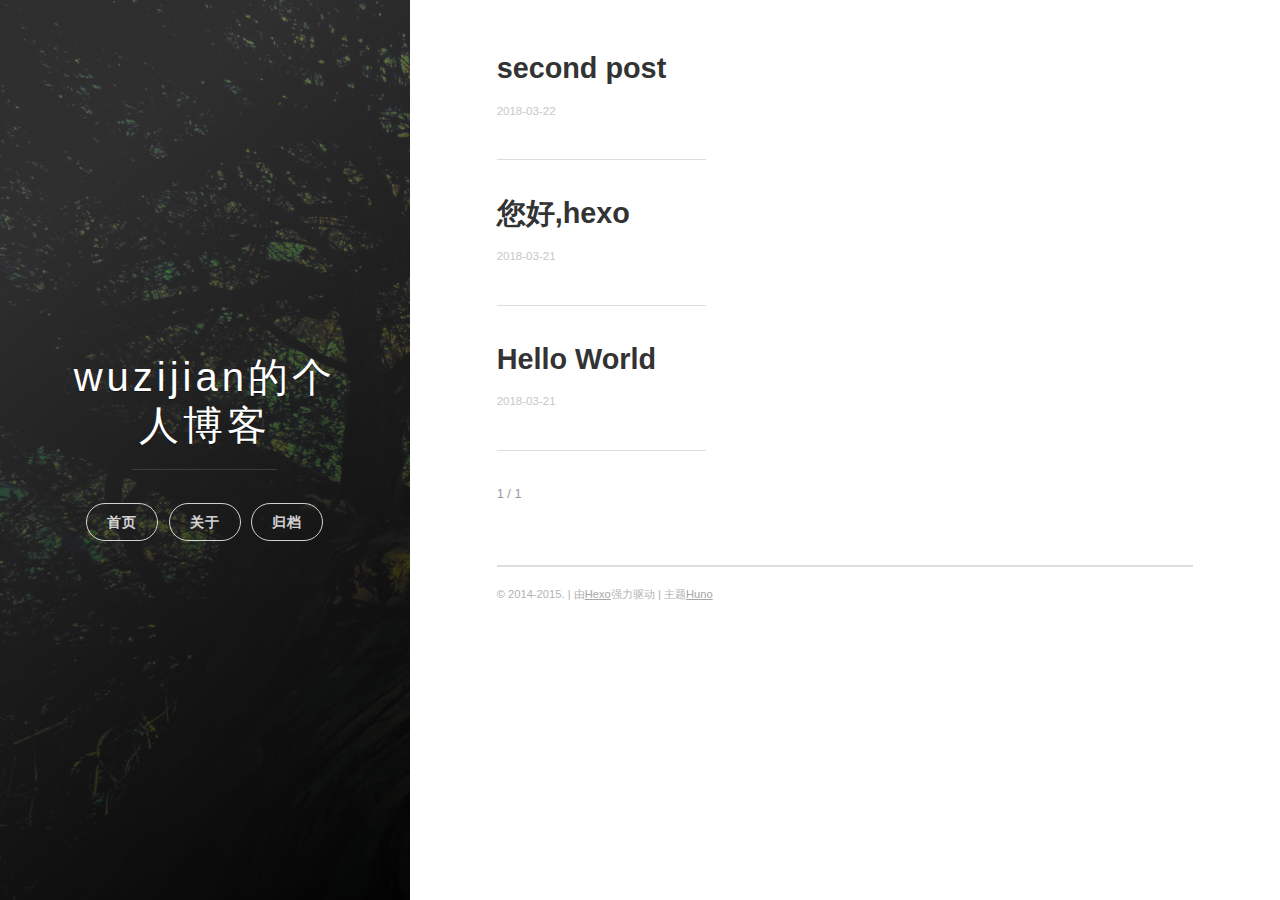
==== commit 2ef4bc55: "Site updated: 2018-03-22 10:40:02" ====
--- a/index.html
+++ b/index.html
@@ -7,7 +7,7 @@
     
 
     <title>
-      Hexo 
+      wuzijian的个人博客 
     </title>
 
     <meta name="viewport" content="width=device-width, initial-scale=1, maximum-scale=1, user-scalable=no">
@@ -17,11 +17,11 @@
     
 
     <meta property="og:type" content="website">
-<meta property="og:title" content="Hexo">
+<meta property="og:title" content="wuzijian的个人博客">
 <meta property="og:url" content="http://yoursite.com/index.html">
-<meta property="og:site_name" content="Hexo">
+<meta property="og:site_name" content="wuzijian的个人博客">
 <meta name="twitter:card" content="summary">
-<meta name="twitter:title" content="Hexo">
+<meta name="twitter:title" content="wuzijian的个人博客">
     
     
     
@@ -53,7 +53,7 @@
 
         
 
-        <h1 class="panel-cover__title panel-title"><a href="/" title="link to homepage">Hexo</a></h1>
+        <h1 class="panel-cover__title panel-title"><a href="/" title="link to homepage">wuzijian的个人博客</a></h1>
         <hr class="panel-cover__divider" />
 
         
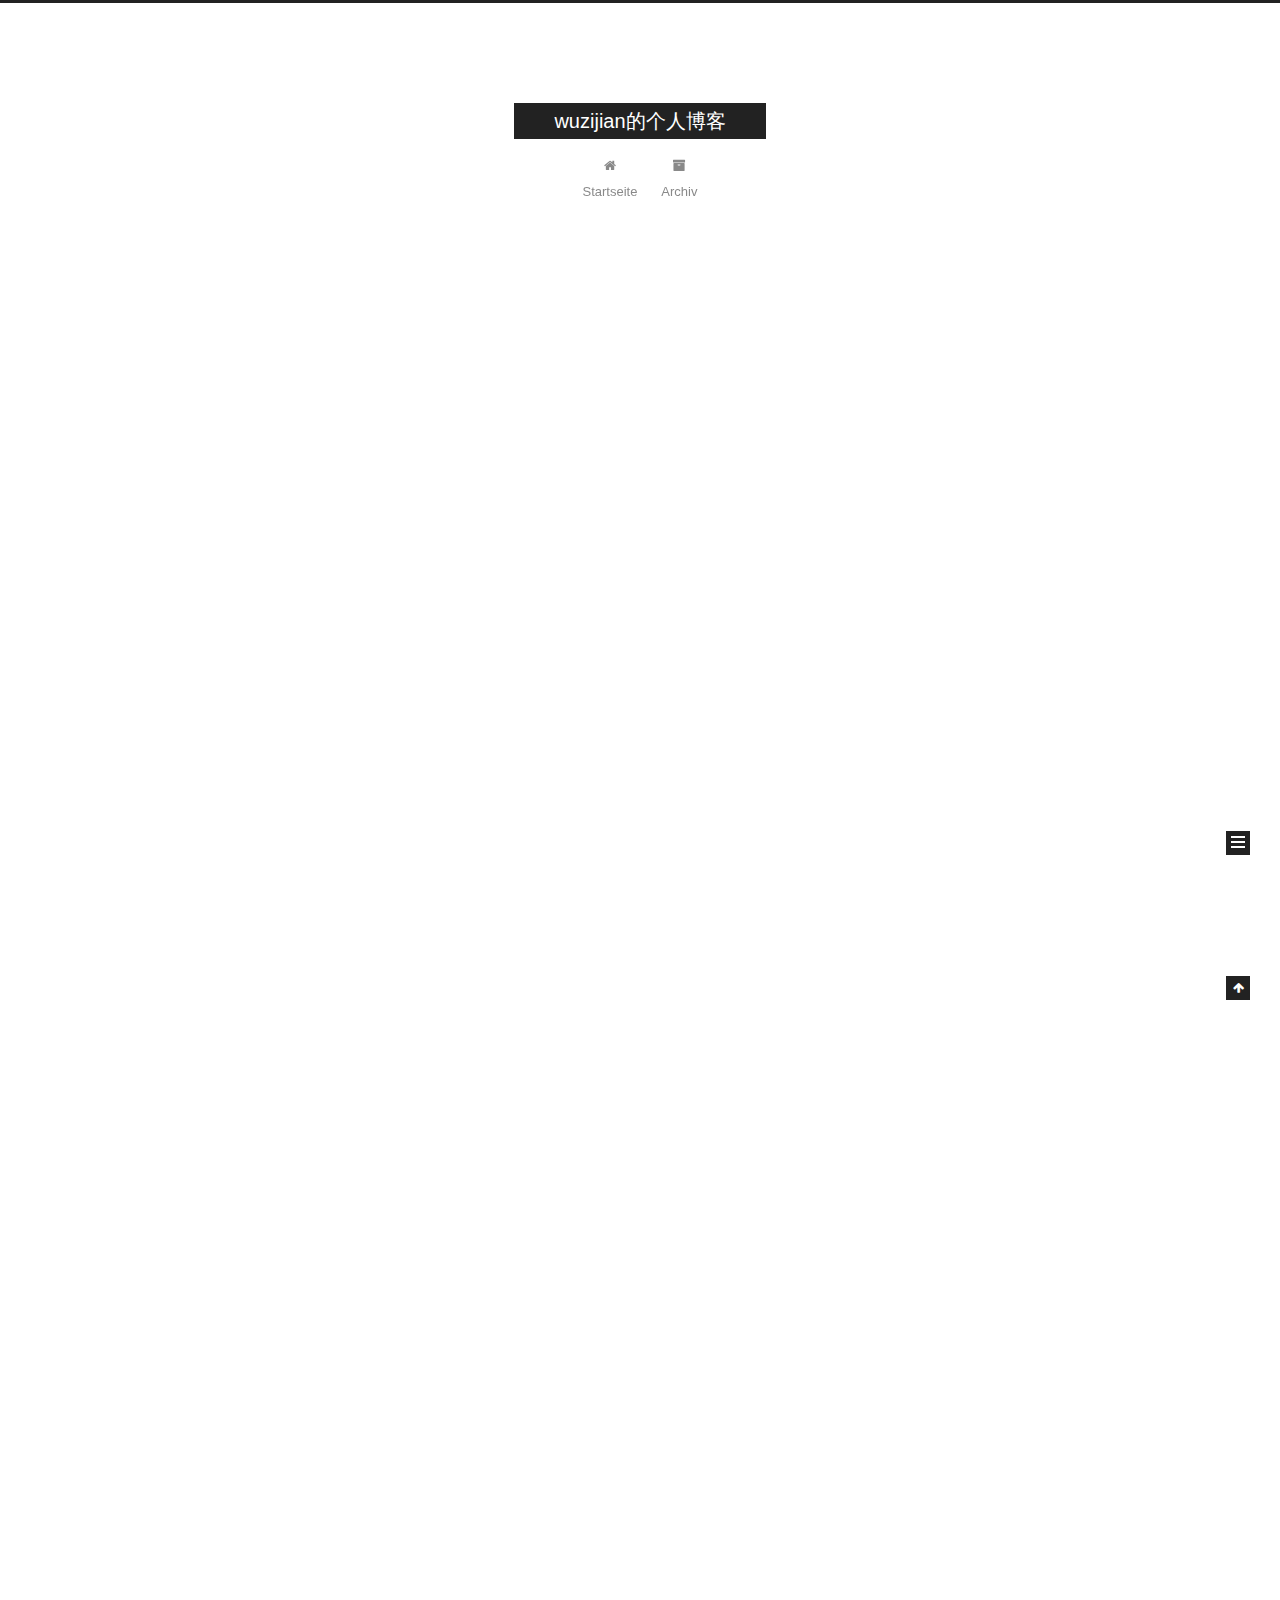
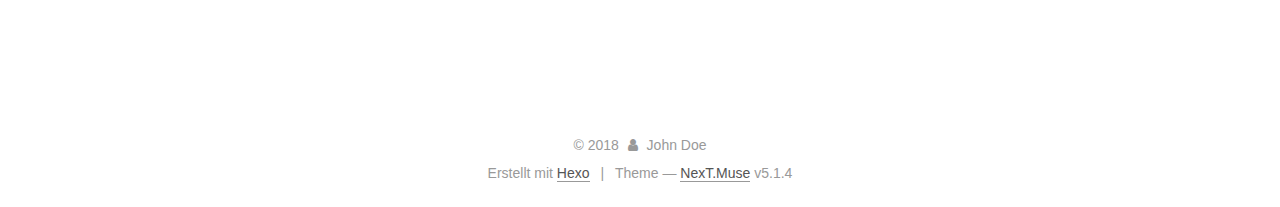
==== commit a7cd1c8e: "Site updated: 2018-03-22 16:54:38" ====
--- a/index.html
+++ b/index.html
@@ -1,255 +1,853 @@
 <!DOCTYPE html>
-<html>
+
+
+
+  
+
+
+<html class="theme-next muse use-motion" lang="">
 <head>
-    <meta charset="utf-8">
-    <meta http-equiv="X-UA-Compatible" content="chrome=1">
-
-    
-
-    <title>
-      wuzijian的个人博客 
-    </title>
-
-    <meta name="viewport" content="width=device-width, initial-scale=1, maximum-scale=1, user-scalable=no">
-    
-      <meta name="author" content="John Doe">
-    
-    
-
-    <meta property="og:type" content="website">
+  <meta charset="UTF-8"/>
+<meta http-equiv="X-UA-Compatible" content="IE=edge" />
+<meta name="viewport" content="width=device-width, initial-scale=1, maximum-scale=1"/>
+<meta name="theme-color" content="#222">
+
+
+
+
+
+
+
+
+
+<meta http-equiv="Cache-Control" content="no-transform" />
+<meta http-equiv="Cache-Control" content="no-siteapp" />
+
+
+
+
+
+
+
+
+
+
+
+
+
+
+
+
+  
+  
+  <link href="/lib/fancybox/source/jquery.fancybox.css?v=2.1.5" rel="stylesheet" type="text/css" />
+
+
+
+
+
+
+
+<link href="/lib/font-awesome/css/font-awesome.min.css?v=4.6.2" rel="stylesheet" type="text/css" />
+
+<link href="/css/main.css?v=5.1.4" rel="stylesheet" type="text/css" />
+
+
+  <link rel="apple-touch-icon" sizes="180x180" href="/images/apple-touch-icon-next.png?v=5.1.4">
+
+
+  <link rel="icon" type="image/png" sizes="32x32" href="/images/favicon-32x32-next.png?v=5.1.4">
+
+
+  <link rel="icon" type="image/png" sizes="16x16" href="/images/favicon-16x16-next.png?v=5.1.4">
+
+
+  <link rel="mask-icon" href="/images/logo.svg?v=5.1.4" color="#222">
+
+
+
+
+
+  <meta name="keywords" content="Hexo, NexT" />
+
+
+
+
+
+
+
+
+
+
+<meta property="og:type" content="website">
 <meta property="og:title" content="wuzijian的个人博客">
 <meta property="og:url" content="http://yoursite.com/index.html">
 <meta property="og:site_name" content="wuzijian的个人博客">
 <meta name="twitter:card" content="summary">
 <meta name="twitter:title" content="wuzijian的个人博客">
-    
-    
-    
-      <link rel="icon" type="image/x-icon" href="/favicon.png">
-    
-    <link rel="stylesheet" href="/css/uno.css">
-    <link rel="stylesheet" href="/css/highlight.css">
-    <link rel="stylesheet" href="/css/archive.css">
-    <link rel="stylesheet" href="/css/china-social-icon.css">
+
+
+
+<script type="text/javascript" id="hexo.configurations">
+  var NexT = window.NexT || {};
+  var CONFIG = {
+    root: '/',
+    scheme: 'Muse',
+    version: '5.1.4',
+    sidebar: {"position":"left","display":"post","offset":12,"b2t":false,"scrollpercent":false,"onmobile":false},
+    fancybox: true,
+    tabs: true,
+    motion: {"enable":true,"async":false,"transition":{"post_block":"fadeIn","post_header":"slideDownIn","post_body":"slideDownIn","coll_header":"slideLeftIn","sidebar":"slideUpIn"}},
+    duoshuo: {
+      userId: '0',
+      author: 'Author'
+    },
+    algolia: {
+      applicationID: '',
+      apiKey: '',
+      indexName: '',
+      hits: {"per_page":10},
+      labels: {"input_placeholder":"Search for Posts","hits_empty":"We didn't find any results for the search: ${query}","hits_stats":"${hits} results found in ${time} ms"}
+    }
+  };
+</script>
+
+
+
+  <link rel="canonical" href="http://yoursite.com/"/>
+
+
+
+
+
+  <title>wuzijian的个人博客</title>
+  
+
+
+
+
+
+
+
 
 </head>
-<body>
-
-    <span class="mobile btn-mobile-menu">
-        <i class="icon icon-list btn-mobile-menu__icon"></i>
-        <i class="icon icon-x-circle btn-mobile-close__icon hidden"></i>
+
+<body itemscope itemtype="http://schema.org/WebPage" lang="">
+
+  
+  
+    
+  
+
+  <div class="container sidebar-position-left 
+  page-home">
+    <div class="headband"></div>
+
+    <header id="header" class="header" itemscope itemtype="http://schema.org/WPHeader">
+      <div class="header-inner"><div class="site-brand-wrapper">
+  <div class="site-meta ">
+    
+
+    <div class="custom-logo-site-title">
+      <a href="/"  class="brand" rel="start">
+        <span class="logo-line-before"><i></i></span>
+        <span class="site-title">wuzijian的个人博客</span>
+        <span class="logo-line-after"><i></i></span>
+      </a>
+    </div>
+      
+        <p class="site-subtitle"></p>
+      
+  </div>
+
+  <div class="site-nav-toggle">
+    <button>
+      <span class="btn-bar"></span>
+      <span class="btn-bar"></span>
+      <span class="btn-bar"></span>
+    </button>
+  </div>
+</div>
+
+<nav class="site-nav">
+  
+
+  
+    <ul id="menu" class="menu">
+      
+        
+        <li class="menu-item menu-item-home">
+          <a href="/" rel="section">
+            
+              <i class="menu-item-icon fa fa-fw fa-home"></i> <br />
+            
+            Startseite
+          </a>
+        </li>
+      
+        
+        <li class="menu-item menu-item-archives">
+          <a href="/archives/" rel="section">
+            
+              <i class="menu-item-icon fa fa-fw fa-archive"></i> <br />
+            
+            Archiv
+          </a>
+        </li>
+      
+
+      
+    </ul>
+  
+
+  
+</nav>
+
+
+
+ </div>
+    </header>
+
+    <main id="main" class="main">
+      <div class="main-inner">
+        <div class="content-wrap">
+          <div id="content" class="content">
+            
+  <section id="posts" class="posts-expand">
+    
+      
+
+  
+
+  
+  
+  
+
+  <article class="post post-type-normal" itemscope itemtype="http://schema.org/Article">
+  
+  
+  
+  <div class="post-block">
+    <link itemprop="mainEntityOfPage" href="http://yoursite.com/2018/03/22/second-post/">
+
+    <span hidden itemprop="author" itemscope itemtype="http://schema.org/Person">
+      <meta itemprop="name" content="John Doe">
+      <meta itemprop="description" content="">
+      <meta itemprop="image" content="/images/avatar.gif">
     </span>
 
-    
- 
-<header class="panel-cover">
-
-
-  <div class="panel-main">
-
-  
-    <div class="panel-main__inner panel-inverted">
-    <div class="panel-main__content">
-
-        
-
-        <h1 class="panel-cover__title panel-title"><a href="/" title="link to homepage">wuzijian的个人博客</a></h1>
-        <hr class="panel-cover__divider" />
-
-        
-
-        <div class="navigation-wrapper">
-
-          <nav class="cover-navigation cover-navigation--primary">
-            <ul class="navigation">
-
+    <span hidden itemprop="publisher" itemscope itemtype="http://schema.org/Organization">
+      <meta itemprop="name" content="wuzijian的个人博客">
+    </span>
+
+    
+      <header class="post-header">
+
+        
+        
+          <h1 class="post-title" itemprop="name headline">
+                
+                <a class="post-title-link" href="/2018/03/22/second-post/" itemprop="url">second post</a></h1>
+        
+
+        <div class="post-meta">
+          <span class="post-time">
+            
+              <span class="post-meta-item-icon">
+                <i class="fa fa-calendar-o"></i>
+              </span>
               
+                <span class="post-meta-item-text">Veröffentlicht am</span>
+              
+              <time title="Post created" itemprop="dateCreated datePublished" datetime="2018-03-22T09:18:31+08:00">
+                2018-03-22
+              </time>
+            
+
+            
+
+            
+          </span>
+
+          
+
+          
+            
+          
+
+          
+          
+
+          
+
+          
+
+          
+
+        </div>
+      </header>
+    
+
+    
+    
+    
+    <div class="post-body" itemprop="articleBody">
+
+      
+      
+
+      
+        
+          
+            
+          
+        
+      
+    </div>
+    
+    
+    
+
+    
+
+    
+
+    
+
+    <footer class="post-footer">
+      
+
+      
+
+      
+
+      
+      
+        <div class="post-eof"></div>
+      
+    </footer>
+  </div>
+  
+  
+  
+  </article>
+
+
+    
+      
+
+  
+
+  
+  
+  
+
+  <article class="post post-type-normal" itemscope itemtype="http://schema.org/Article">
+  
+  
+  
+  <div class="post-block">
+    <link itemprop="mainEntityOfPage" href="http://yoursite.com/2018/03/21/您好-hexo/">
+
+    <span hidden itemprop="author" itemscope itemtype="http://schema.org/Person">
+      <meta itemprop="name" content="John Doe">
+      <meta itemprop="description" content="">
+      <meta itemprop="image" content="/images/avatar.gif">
+    </span>
+
+    <span hidden itemprop="publisher" itemscope itemtype="http://schema.org/Organization">
+      <meta itemprop="name" content="wuzijian的个人博客">
+    </span>
+
+    
+      <header class="post-header">
+
+        
+        
+          <h1 class="post-title" itemprop="name headline">
                 
-                <li class="navigation__item"><a href="/#blog" title="" class="blog-button">首页</a></li>
+                <a class="post-title-link" href="/2018/03/21/您好-hexo/" itemprop="url">您好,hexo</a></h1>
+        
+
+        <div class="post-meta">
+          <span class="post-time">
+            
+              <span class="post-meta-item-icon">
+                <i class="fa fa-calendar-o"></i>
+              </span>
               
+                <span class="post-meta-item-text">Veröffentlicht am</span>
+              
+              <time title="Post created" itemprop="dateCreated datePublished" datetime="2018-03-21T19:12:42+08:00">
+                2018-03-21
+              </time>
+            
+
+            
+
+            
+          </span>
+
+          
+
+          
+            
+          
+
+          
+          
+
+          
+
+          
+
+          
+
+        </div>
+      </header>
+    
+
+    
+    
+    
+    <div class="post-body" itemprop="articleBody">
+
+      
+      
+
+      
+        
+          
+            
+          
+        
+      
+    </div>
+    
+    
+    
+
+    
+
+    
+
+    
+
+    <footer class="post-footer">
+      
+
+      
+
+      
+
+      
+      
+        <div class="post-eof"></div>
+      
+    </footer>
+  </div>
+  
+  
+  
+  </article>
+
+
+    
+      
+
+  
+
+  
+  
+  
+
+  <article class="post post-type-normal" itemscope itemtype="http://schema.org/Article">
+  
+  
+  
+  <div class="post-block">
+    <link itemprop="mainEntityOfPage" href="http://yoursite.com/2018/03/21/hello-world/">
+
+    <span hidden itemprop="author" itemscope itemtype="http://schema.org/Person">
+      <meta itemprop="name" content="John Doe">
+      <meta itemprop="description" content="">
+      <meta itemprop="image" content="/images/avatar.gif">
+    </span>
+
+    <span hidden itemprop="publisher" itemscope itemtype="http://schema.org/Organization">
+      <meta itemprop="name" content="wuzijian的个人博客">
+    </span>
+
+    
+      <header class="post-header">
+
+        
+        
+          <h1 class="post-title" itemprop="name headline">
                 
-                <li class="navigation__item"><a href="/about" title="" class="">关于</a></li>
+                <a class="post-title-link" href="/2018/03/21/hello-world/" itemprop="url">Hello World</a></h1>
+        
+
+        <div class="post-meta">
+          <span class="post-time">
+            
+              <span class="post-meta-item-icon">
+                <i class="fa fa-calendar-o"></i>
+              </span>
               
-                
-                <li class="navigation__item"><a href="/archive" title="" class="">归档</a></li>
+                <span class="post-meta-item-text">Veröffentlicht am</span>
               
-
-            </ul>
+              <time title="Post created" itemprop="dateCreated datePublished" datetime="2018-03-21T18:52:10+08:00">
+                2018-03-21
+              </time>
+            
+
+            
+
+            
+          </span>
+
+          
+
+          
+            
+          
+
+          
+          
+
+          
+
+          
+
+          
+
+        </div>
+      </header>
+    
+
+    
+    
+    
+    <div class="post-body" itemprop="articleBody">
+
+      
+      
+
+      
+        
+          
+            <p>Welcome to <a href="https://hexo.io/" target="_blank" rel="noopener">Hexo</a>! This is your very first post. Check <a href="https://hexo.io/docs/" target="_blank" rel="noopener">documentation</a> for more info. If you get any problems when using Hexo, you can find the answer in <a href="https://hexo.io/docs/troubleshooting.html" target="_blank" rel="noopener">troubleshooting</a> or you can ask me on <a href="https://github.com/hexojs/hexo/issues" target="_blank" rel="noopener">GitHub</a>.</p>
+<h2 id="Quick-Start"><a href="#Quick-Start" class="headerlink" title="Quick Start"></a>Quick Start</h2><h3 id="Create-a-new-post"><a href="#Create-a-new-post" class="headerlink" title="Create a new post"></a>Create a new post</h3><figure class="highlight bash"><table><tr><td class="gutter"><pre><span class="line">1</span><br></pre></td><td class="code"><pre><span class="line">$ hexo new <span class="string">"My New Post"</span></span><br></pre></td></tr></table></figure>
+<p>More info: <a href="https://hexo.io/docs/writing.html" target="_blank" rel="noopener">Writing</a></p>
+<h3 id="Run-server"><a href="#Run-server" class="headerlink" title="Run server"></a>Run server</h3><figure class="highlight bash"><table><tr><td class="gutter"><pre><span class="line">1</span><br></pre></td><td class="code"><pre><span class="line">$ hexo server</span><br></pre></td></tr></table></figure>
+<p>More info: <a href="https://hexo.io/docs/server.html" target="_blank" rel="noopener">Server</a></p>
+<h3 id="Generate-static-files"><a href="#Generate-static-files" class="headerlink" title="Generate static files"></a>Generate static files</h3><figure class="highlight bash"><table><tr><td class="gutter"><pre><span class="line">1</span><br></pre></td><td class="code"><pre><span class="line">$ hexo generate</span><br></pre></td></tr></table></figure>
+<p>More info: <a href="https://hexo.io/docs/generating.html" target="_blank" rel="noopener">Generating</a></p>
+<h3 id="Deploy-to-remote-sites"><a href="#Deploy-to-remote-sites" class="headerlink" title="Deploy to remote sites"></a>Deploy to remote sites</h3><figure class="highlight bash"><table><tr><td class="gutter"><pre><span class="line">1</span><br></pre></td><td class="code"><pre><span class="line">$ hexo deploy</span><br></pre></td></tr></table></figure>
+<p>More info: <a href="https://hexo.io/docs/deployment.html" target="_blank" rel="noopener">Deployment</a></p>
+
+          
+        
+      
+    </div>
+    
+    
+    
+
+    
+
+    
+
+    
+
+    <footer class="post-footer">
+      
+
+      
+
+      
+
+      
+      
+        <div class="post-eof"></div>
+      
+    </footer>
+  </div>
+  
+  
+  
+  </article>
+
+
+    
+  </section>
+
+  
+
+
+          </div>
+          
+
+
+          
+
+        </div>
+        
+          
+  
+  <div class="sidebar-toggle">
+    <div class="sidebar-toggle-line-wrap">
+      <span class="sidebar-toggle-line sidebar-toggle-line-first"></span>
+      <span class="sidebar-toggle-line sidebar-toggle-line-middle"></span>
+      <span class="sidebar-toggle-line sidebar-toggle-line-last"></span>
+    </div>
+  </div>
+
+  <aside id="sidebar" class="sidebar">
+    
+    <div class="sidebar-inner">
+
+      
+
+      
+
+      <section class="site-overview-wrap sidebar-panel sidebar-panel-active">
+        <div class="site-overview">
+          <div class="site-author motion-element" itemprop="author" itemscope itemtype="http://schema.org/Person">
+            
+              <p class="site-author-name" itemprop="name">John Doe</p>
+              <p class="site-description motion-element" itemprop="description"></p>
+          </div>
+
+          <nav class="site-state motion-element">
+
+            
+              <div class="site-state-item site-state-posts">
+              
+                <a href="/archives/">
+              
+                  <span class="site-state-item-count">3</span>
+                  <span class="site-state-item-name">Artikel</span>
+                </a>
+              </div>
+            
+
+            
+
+            
+
           </nav>
 
-          <!-- ----------------------------
-To add a new social icon simply duplicate one of the list items from below
-and change the class in the <i> tag to match the desired social network
-and then add your link to the <a>. Here is a full list of social network
-classes that you can use:
-
-    icon-social-500px
-    icon-social-behance
-    icon-social-delicious
-    icon-social-designer-news
-    icon-social-deviant-art
-    icon-social-digg
-    icon-social-dribbble
-    icon-social-facebook
-    icon-social-flickr
-    icon-social-forrst
-    icon-social-foursquare
-    icon-social-github
-    icon-social-google-plus
-    icon-social-hi5
-    icon-social-instagram
-    icon-social-lastfm
-    icon-social-linkedin
-    icon-social-medium
-    icon-social-myspace
-    icon-social-path
-    icon-social-pinterest
-    icon-social-rdio
-    icon-social-reddit
-    icon-social-skype
-    icon-social-spotify
-    icon-social-stack-overflow
-    icon-social-steam
-    icon-social-stumbleupon
-    icon-social-treehouse
-    icon-social-tumblr
-    icon-social-twitter
-    icon-social-vimeo
-    icon-social-xbox
-    icon-social-yelp
-    icon-social-youtube
-    icon-social-zerply
-    icon-mail
-
--------------------------------->
-
-<!-- add social info here -->
-
-
+          
+
+          
+
+          
+          
+
+          
+          
+
+          
 
         </div>
-
+      </section>
+
+      
+
+      
+
+    </div>
+  </aside>
+
+
+        
       </div>
-
-    </div>
-
-    <div class="panel-cover--overlay"></div>
+    </main>
+
+    <footer id="footer" class="footer">
+      <div class="footer-inner">
+        <div class="copyright">&copy; <span itemprop="copyrightYear">2018</span>
+  <span class="with-love">
+    <i class="fa fa-user"></i>
+  </span>
+  <span class="author" itemprop="copyrightHolder">John Doe</span>
+
+  
+</div>
+
+
+  <div class="powered-by">Erstellt mit  <a class="theme-link" target="_blank" href="https://hexo.io">Hexo</a></div>
+
+
+
+  <span class="post-meta-divider">|</span>
+
+
+
+  <div class="theme-info">Theme &mdash; <a class="theme-link" target="_blank" href="https://github.com/iissnan/hexo-theme-next">NexT.Muse</a> v5.1.4</div>
+
+
+
+
+        
+
+
+
+
+
+
+
+        
+      </div>
+    </footer>
+
+    
+      <div class="back-to-top">
+        <i class="fa fa-arrow-up"></i>
+        
+      </div>
+    
+
+    
+
   </div>
-</header>
-
-    <div class="content-wrapper">
-        <div class="content-wrapper__inner entry">
-            
-
-
-   <!-- do nothing -->
-
-
-<div class="main-post-list">
-    <ol class="post-list">
-    
-    
-    <li>
-
-      <h2 class="post-list__post-title post-title">
-        <a href="/2018/03/22/second-post/" title="link to second post">second post</a>
-      </h2>
-
-      <div class="post-list__meta">
-
-        <time datetime="2018-03-22" class="post-list__meta--date date">2018-03-22</time> 
-      </div>
-
-      <div class="excerpt">
-        
-      </div>
-
-      <hr class="post-list__divider" />
-    </li>
-    
-    <li>
-
-      <h2 class="post-list__post-title post-title">
-        <a href="/2018/03/21/您好-hexo/" title="link to 您好,hexo">您好,hexo</a>
-      </h2>
-
-      <div class="post-list__meta">
-
-        <time datetime="2018-03-21" class="post-list__meta--date date">2018-03-21</time> 
-      </div>
-
-      <div class="excerpt">
-        
-      </div>
-
-      <hr class="post-list__divider" />
-    </li>
-    
-    <li>
-
-      <h2 class="post-list__post-title post-title">
-        <a href="/2018/03/21/hello-world/" title="link to Hello World">Hello World</a>
-      </h2>
-
-      <div class="post-list__meta">
-
-        <time datetime="2018-03-21" class="post-list__meta--date date">2018-03-21</time> 
-      </div>
-
-      <div class="excerpt">
-        
-      </div>
-
-      <hr class="post-list__divider" />
-    </li>
-    
-  </ol>
-
-  <hr class="post-list__divider " />
-
-<nav class="pagination" role="navigation">
-    
-
-    <span class="pagination__page-number"> 1 / 1</span>
-    
-    
-</nav>
-
-
-</div>
-            <footer class="footer">
-
-    <span class="footer__copyright">&copy; 2014-2015. | 由<a href="https://hexo.io/">Hexo</a>强力驱动 | 主题<a href="https://github.com/someus/huno">Huno</a></span>
-    
-</footer>
-        </div>
-    </div>
-
-    <!-- js files -->
-    <script src="/js/jquery.min.js"></script>
-    <script src="/js/main.js"></script>
-    <script src="/js/scale.fix.js"></script>
-    
-
-    
-
-    <script type="text/javascript" src="//cdn.mathjax.org/mathjax/latest/MathJax.js?config=TeX-AMS-MML_HTMLorMML"></script>
-    <script type="text/javascript"> 
-        $(document).ready(function(){
-            MathJax.Hub.Config({ 
-                tex2jax: {inlineMath: [['[latex]','[/latex]'], ['\\(','\\)']]} 
-            });
-        });
-    </script>
-
-
-    
-    
-    
-    <!--kill ie6 -->
-<!--[if IE 6]>
-  <script src="//letskillie6.googlecode.com/svn/trunk/2/zh_CN.js"></script>
-<![endif]-->
+
+  
+
+<script type="text/javascript">
+  if (Object.prototype.toString.call(window.Promise) !== '[object Function]') {
+    window.Promise = null;
+  }
+</script>
+
+
+
+
+
+
+
+
+
+  
+
+
+
+
+
+
+
+
+
+
+
+
+  
+  
+    <script type="text/javascript" src="/lib/jquery/index.js?v=2.1.3"></script>
+  
+
+  
+  
+    <script type="text/javascript" src="/lib/fastclick/lib/fastclick.min.js?v=1.0.6"></script>
+  
+
+  
+  
+    <script type="text/javascript" src="/lib/jquery_lazyload/jquery.lazyload.js?v=1.9.7"></script>
+  
+
+  
+  
+    <script type="text/javascript" src="/lib/velocity/velocity.min.js?v=1.2.1"></script>
+  
+
+  
+  
+    <script type="text/javascript" src="/lib/velocity/velocity.ui.min.js?v=1.2.1"></script>
+  
+
+  
+  
+    <script type="text/javascript" src="/lib/fancybox/source/jquery.fancybox.pack.js?v=2.1.5"></script>
+  
+
+
+  
+
+
+  <script type="text/javascript" src="/js/src/utils.js?v=5.1.4"></script>
+
+  <script type="text/javascript" src="/js/src/motion.js?v=5.1.4"></script>
+
+
+
+  
+  
+
+  
+
+  
+
+
+  <script type="text/javascript" src="/js/src/bootstrap.js?v=5.1.4"></script>
+
+
+
+  
+
+
+  
+
+
+
+
+	
+
+
+
+
+
+  
+
+
+
+
+
+  
+
+
+
+
+
+
+
+
+
+
+
+
+  
+
+
+
+
+
+  
+
+  
+
+  
+
+  
+  
+
+  
+
+  
+
+  
 
 </body>
 </html>
--- a/css/main.css
+++ b/css/main.css
@@ -0,0 +1,2662 @@
+/* normalize.css v3.0.2 | MIT License | git.io/normalize */
+html {
+  font-family: sans-serif; /* 1 */
+  -ms-text-size-adjust: 100%; /* 2 */
+  -webkit-text-size-adjust: 100%; /* 2 */
+}
+body {
+  margin: 0;
+}
+article,
+aside,
+details,
+figcaption,
+figure,
+footer,
+header,
+hgroup,
+main,
+menu,
+nav,
+section,
+summary {
+  display: block;
+}
+audio,
+canvas,
+progress,
+video {
+  display: inline-block; /* 1 */
+  vertical-align: baseline; /* 2 */
+}
+audio:not([controls]) {
+  display: none;
+  height: 0;
+}
+[hidden],
+template {
+  display: none;
+}
+a {
+  background-color: transparent;
+}
+a:active,
+a:hover {
+  outline: 0;
+}
+abbr[title] {
+  border-bottom: 1px dotted;
+}
+b,
+strong {
+  font-weight: bold;
+}
+dfn {
+  font-style: italic;
+}
+h1 {
+  font-size: 2em;
+  margin: 0.67em 0;
+}
+mark {
+  background: #ff0;
+  color: #000;
+}
+small {
+  font-size: 80%;
+}
+sub,
+sup {
+  font-size: 75%;
+  line-height: 0;
+  position: relative;
+  vertical-align: baseline;
+}
+sup {
+  top: -0.5em;
+}
+sub {
+  bottom: -0.25em;
+}
+img {
+  border: 0;
+}
+svg:not(:root) {
+  overflow: hidden;
+}
+figure {
+  margin: 1em 40px;
+}
+hr {
+  -moz-box-sizing: content-box;
+  box-sizing: content-box;
+  height: 0;
+}
+pre {
+  overflow: auto;
+}
+code,
+kbd,
+pre,
+samp {
+  font-family: monospace, monospace;
+  font-size: 1em;
+}
+button,
+input,
+optgroup,
+select,
+textarea {
+  color: inherit; /* 1 */
+  font: inherit; /* 2 */
+  margin: 0; /* 3 */
+}
+button {
+  overflow: visible;
+}
+button,
+select {
+  text-transform: none;
+}
+button,
+html input[type="button"],
+input[type="reset"],
+input[type="submit"] {
+  -webkit-appearance: button; /* 2 */
+  cursor: pointer; /* 3 */
+}
+button[disabled],
+html input[disabled] {
+  cursor: default;
+}
+button::-moz-focus-inner,
+input::-moz-focus-inner {
+  border: 0;
+  padding: 0;
+}
+input {
+  line-height: normal;
+}
+input[type="checkbox"],
+input[type="radio"] {
+  box-sizing: border-box; /* 1 */
+  padding: 0; /* 2 */
+}
+input[type="number"]::-webkit-inner-spin-button,
+input[type="number"]::-webkit-outer-spin-button {
+  height: auto;
+}
+input[type="search"] {
+  -webkit-appearance: textfield; /* 1 */
+  -moz-box-sizing: content-box;
+  -webkit-box-sizing: content-box; /* 2 */
+  box-sizing: content-box;
+}
+input[type="search"]::-webkit-search-cancel-button,
+input[type="search"]::-webkit-search-decoration {
+  -webkit-appearance: none;
+}
+fieldset {
+  border: 1px solid #c0c0c0;
+  margin: 0 2px;
+  padding: 0.35em 0.625em 0.75em;
+}
+legend {
+  border: 0; /* 1 */
+  padding: 0; /* 2 */
+}
+textarea {
+  overflow: auto;
+}
+optgroup {
+  font-weight: bold;
+}
+table {
+  border-collapse: collapse;
+  border-spacing: 0;
+}
+td,
+th {
+  padding: 0;
+}
+::selection {
+  background: #262a30;
+  color: #fff;
+}
+body {
+  position: relative;
+  font-family: 'Lato', "PingFang SC", "Microsoft YaHei", sans-serif;
+  font-size: 14px;
+  line-height: 2;
+  color: #555;
+  background: #fff;
+}
+@media (max-width: 767px) {
+  body {
+    padding-right: 0 !important;
+  }
+}
+@media (min-width: 768px) and (max-width: 991px) {
+  body {
+    padding-right: 0 !important;
+  }
+}
+@media (min-width: 1600px) {
+  body {
+    font-size: 16px;
+  }
+}
+h1,
+h2,
+h3,
+h4,
+h5,
+h6 {
+  margin: 0;
+  padding: 0;
+  font-weight: bold;
+  line-height: 1.5;
+  font-family: 'Lato', "PingFang SC", "Microsoft YaHei", sans-serif;
+}
+h2,
+h3,
+h4,
+h5,
+h6 {
+  margin: 20px 0 15px;
+}
+h1 {
+  font-size: 22px;
+}
+@media (max-width: 767px) {
+  h1 {
+    font-size: 18px;
+  }
+}
+h2 {
+  font-size: 20px;
+}
+@media (max-width: 767px) {
+  h2 {
+    font-size: 16px;
+  }
+}
+h3 {
+  font-size: 18px;
+}
+@media (max-width: 767px) {
+  h3 {
+    font-size: 14px;
+  }
+}
+h4 {
+  font-size: 16px;
+}
+@media (max-width: 767px) {
+  h4 {
+    font-size: 12px;
+  }
+}
+h5 {
+  font-size: 14px;
+}
+@media (max-width: 767px) {
+  h5 {
+    font-size: 10px;
+  }
+}
+h6 {
+  font-size: 12px;
+}
+@media (max-width: 767px) {
+  h6 {
+    font-size: 8px;
+  }
+}
+p {
+  margin: 0 0 20px 0;
+}
+a {
+  color: #555;
+  text-decoration: none;
+  outline: none;
+  border-bottom: 1px solid #999;
+  word-wrap: break-word;
+}
+a:hover {
+  color: #222;
+  border-bottom-color: #222;
+}
+blockquote {
+  margin: 0;
+  padding: 0;
+}
+img {
+  display: block;
+  margin: auto;
+  max-width: 100%;
+  height: auto;
+}
+hr {
+  margin: 40px 0;
+  height: 3px;
+  border: none;
+  background-color: #ddd;
+  background-image: repeating-linear-gradient(-45deg, #fff, #fff 4px, transparent 4px, transparent 8px);
+}
+blockquote {
+  padding: 0 15px;
+  color: #666;
+  border-left: 4px solid #ddd;
+}
+blockquote cite::before {
+  content: "-";
+  padding: 0 5px;
+}
+dt {
+  font-weight: 700;
+}
+dd {
+  margin: 0;
+  padding: 0;
+}
+kbd {
+  border: 1px solid #ccc;
+  border-radius: 0.2em;
+  box-shadow: 0.1em 0.1em 0.2em rgba(0,0,0,0.1);
+  background-color: #f9f9f9;
+  font-family: inherit;
+  background-image: -webkit-linear-gradient(top, #eee, #fff, #eee);
+  padding: 0.1em 0.3em;
+  white-space: nowrap;
+}
+.text-left {
+  text-align: left;
+}
+.text-center {
+  text-align: center;
+}
+.text-right {
+  text-align: right;
+}
+.text-justify {
+  text-align: justify;
+}
+.text-nowrap {
+  white-space: nowrap;
+}
+.text-lowercase {
+  text-transform: lowercase;
+}
+.text-uppercase {
+  text-transform: uppercase;
+}
+.text-capitalize {
+  text-transform: capitalize;
+}
+.center-block {
+  display: block;
+  margin-left: auto;
+  margin-right: auto;
+}
+.clearfix:before,
+.clearfix:after {
+  content: " ";
+  display: table;
+}
+.clearfix:after {
+  clear: both;
+}
+.pullquote {
+  width: 45%;
+}
+.pullquote.left {
+  float: left;
+  margin-left: 5px;
+  margin-right: 10px;
+}
+.pullquote.right {
+  float: right;
+  margin-left: 10px;
+  margin-right: 5px;
+}
+.affix.affix.affix {
+  position: fixed;
+}
+.translation {
+  margin-top: -20px;
+  font-size: 14px;
+  color: #999;
+}
+.scrollbar-measure {
+  width: 100px;
+  height: 100px;
+  overflow: scroll;
+  position: absolute;
+  top: -9999px;
+}
+.use-motion .motion-element {
+  opacity: 0;
+}
+table {
+  margin: 20px 0;
+  width: 100%;
+  border-collapse: collapse;
+  border-spacing: 0;
+  border: 1px solid #ddd;
+  font-size: 14px;
+  table-layout: fixed;
+  word-wrap: break-all;
+}
+table>tbody>tr:nth-of-type(odd) {
+  background-color: #f9f9f9;
+}
+table>tbody>tr:hover {
+  background-color: #f5f5f5;
+}
+caption,
+th,
+td {
+  padding: 8px;
+  text-align: left;
+  vertical-align: middle;
+  font-weight: normal;
+}
+th,
+td {
+  border-bottom: 3px solid #ddd;
+  border-right: 1px solid #eee;
+}
+th {
+  padding-bottom: 10px;
+  font-weight: 700;
+}
+td {
+  border-bottom-width: 1px;
+}
+html,
+body {
+  height: 100%;
+}
+.container {
+  position: relative;
+  min-height: 100%;
+}
+.header-inner {
+  margin: 0 auto;
+  padding: 100px 0 70px;
+  width: 700px;
+}
+@media (min-width: 1600px) {
+  .container .header-inner {
+    width: 900px;
+  }
+}
+.main {
+  padding-bottom: 150px;
+}
+.main-inner {
+  margin: 0 auto;
+  width: 700px;
+}
+@media (min-width: 1600px) {
+  .container .main-inner {
+    width: 900px;
+  }
+}
+.footer {
+  position: absolute;
+  left: 0;
+  bottom: 0;
+  width: 100%;
+  min-height: 50px;
+}
+.footer-inner {
+  box-sizing: border-box;
+  margin: 20px auto;
+  width: 700px;
+}
+@media (min-width: 1600px) {
+  .container .footer-inner {
+    width: 900px;
+  }
+}
+pre,
+.highlight {
+  overflow: auto;
+  margin: 20px 0;
+  padding: 0;
+  font-size: 13px;
+  color: #4d4d4c;
+  background: #f7f7f7;
+  line-height: 1.6;
+}
+pre,
+code {
+  font-family: consolas, Menlo, "PingFang SC", "Microsoft YaHei", monospace;
+}
+code {
+  padding: 2px 4px;
+  word-wrap: break-word;
+  color: #555;
+  background: #eee;
+  border-radius: 3px;
+  font-size: 13px;
+}
+pre {
+  padding: 10px;
+}
+pre code {
+  padding: 0;
+  color: #4d4d4c;
+  background: none;
+  text-shadow: none;
+}
+.highlight {
+  border-radius: 1px;
+}
+.highlight pre {
+  border: none;
+  margin: 0;
+  padding: 10px 0;
+}
+.highlight table {
+  margin: 0;
+  width: auto;
+  border: none;
+}
+.highlight td {
+  border: none;
+  padding: 0;
+}
+.highlight figcaption {
+  font-size: 1em;
+  color: #4d4d4c;
+  line-height: 1em;
+  margin-bottom: 1em;
+}
+.highlight figcaption:before,
+.highlight figcaption:after {
+  content: " ";
+  display: table;
+}
+.highlight figcaption:after {
+  clear: both;
+}
+.highlight figcaption a {
+  float: right;
+  color: #4d4d4c;
+}
+.highlight figcaption a:hover {
+  border-bottom-color: #4d4d4c;
+}
+.highlight .gutter pre {
+  padding-left: 10px;
+  padding-right: 10px;
+  color: #869194;
+  text-align: right;
+  background-color: #eff2f3;
+}
+.highlight .code pre {
+  width: 100%;
+  padding-left: 10px;
+  padding-right: 10px;
+  background-color: #f7f7f7;
+}
+.highlight .line {
+  height: 20px;
+}
+.gutter {
+  -webkit-user-select: none;
+  -moz-user-select: none;
+  -ms-user-select: none;
+  user-select: none;
+}
+.gist table {
+  width: auto;
+}
+.gist table td {
+  border: none;
+}
+pre .deletion {
+  background: #fdd;
+}
+pre .addition {
+  background: #dfd;
+}
+pre .meta {
+  color: #8959a8;
+}
+pre .comment {
+  color: #8e908c;
+}
+pre .variable,
+pre .attribute,
+pre .tag,
+pre .regexp,
+pre .ruby .constant,
+pre .xml .tag .title,
+pre .xml .pi,
+pre .xml .doctype,
+pre .html .doctype,
+pre .css .id,
+pre .css .class,
+pre .css .pseudo {
+  color: #c82829;
+}
+pre .number,
+pre .preprocessor,
+pre .built_in,
+pre .literal,
+pre .params,
+pre .constant,
+pre .command {
+  color: #f5871f;
+}
+pre .ruby .class .title,
+pre .css .rules .attribute,
+pre .string,
+pre .value,
+pre .inheritance,
+pre .header,
+pre .ruby .symbol,
+pre .xml .cdata,
+pre .special,
+pre .number,
+pre .formula {
+  color: #718c00;
+}
+pre .title,
+pre .css .hexcolor {
+  color: #3e999f;
+}
+pre .function,
+pre .python .decorator,
+pre .python .title,
+pre .ruby .function .title,
+pre .ruby .title .keyword,
+pre .perl .sub,
+pre .javascript .title,
+pre .coffeescript .title {
+  color: #4271ae;
+}
+pre .keyword,
+pre .javascript .function {
+  color: #8959a8;
+}
+.full-image.full-image.full-image.full-image {
+  border: none;
+  max-width: 100%;
+  width: auto;
+  margin: 20px auto 25px;
+}
+@media (min-width: 992px) {
+  .full-image.full-image.full-image.full-image {
+    max-width: none;
+    width: 110%;
+    margin: 25px -5%;
+  }
+}
+.blockquote-center,
+.page-home .post-type-quote blockquote,
+.page-post-detail .post-type-quote blockquote {
+  position: relative;
+  margin: 40px 0;
+  padding: 0;
+  border-left: none;
+  text-align: center;
+}
+.blockquote-center::before,
+.page-home .post-type-quote blockquote::before,
+.page-post-detail .post-type-quote blockquote::before,
+.blockquote-center::after,
+.page-home .post-type-quote blockquote::after,
+.page-post-detail .post-type-quote blockquote::after {
+  position: absolute;
+  content: ' ';
+  display: block;
+  width: 100%;
+  height: 24px;
+  opacity: 0.2;
+  background-repeat: no-repeat;
+  background-position: 0 -6px;
+  background-size: 22px 22px;
+}
+.blockquote-center::before,
+.page-home .post-type-quote blockquote::before,
+.page-post-detail .post-type-quote blockquote::before {
+  top: -20px;
+  background-image: url("../images/quote-l.svg");
+  border-top: 1px solid #ccc;
+}
+.blockquote-center::after,
+.page-home .post-type-quote blockquote::after,
+.page-post-detail .post-type-quote blockquote::after {
+  bottom: -20px;
+  background-image: url("../images/quote-r.svg");
+  border-bottom: 1px solid #ccc;
+  background-position: 100% 8px;
+}
+.blockquote-center p,
+.page-home .post-type-quote blockquote p,
+.page-post-detail .post-type-quote blockquote p,
+.blockquote-center div,
+.page-home .post-type-quote blockquote div,
+.page-post-detail .post-type-quote blockquote div {
+  text-align: center;
+}
+.post .post-body .group-picture img {
+  box-sizing: border-box;
+  padding: 0 3px;
+  border: none;
+}
+.post .group-picture-row {
+  overflow: hidden;
+  margin-top: 6px;
+}
+.post .group-picture-row:first-child {
+  margin-top: 0;
+}
+.post .group-picture-column {
+  float: left;
+}
+.page-post-detail .post-body .group-picture-column {
+  float: none;
+  margin-top: 10px;
+  width: auto !important;
+}
+.page-post-detail .post-body .group-picture-column img {
+  margin: 0 auto;
+}
+.page-archive .group-picture-container {
+  overflow: hidden;
+}
+.page-archive .group-picture-row {
+  float: left;
+}
+.page-archive .group-picture-row:first-child {
+  margin-top: 6px;
+}
+.page-archive .group-picture-column {
+  max-width: 150px;
+  max-height: 150px;
+}
+.post-body .note {
+  position: relative;
+  padding: 15px;
+  margin-bottom: 20px;
+  border: 1px solid #eee;
+  border-left-width: 5px;
+  border-radius: 3px;
+}
+.post-body .note h2,
+.post-body .note h3,
+.post-body .note h4,
+.post-body .note h5,
+.post-body .note h6 {
+  margin-top: 0;
+  margin-bottom: 0;
+  border-bottom: initial;
+  padding-top: 0 !important;
+}
+.post-body .note p:first-child,
+.post-body .note ul:first-child,
+.post-body .note ol:first-child,
+.post-body .note table:first-child,
+.post-body .note pre:first-child,
+.post-body .note blockquote:first-child {
+  margin-top: 0;
+}
+.post-body .note p:last-child,
+.post-body .note ul:last-child,
+.post-body .note ol:last-child,
+.post-body .note table:last-child,
+.post-body .note pre:last-child,
+.post-body .note blockquote:last-child {
+  margin-bottom: 0;
+}
+.post-body .note.default {
+  border-left-color: #777;
+}
+.post-body .note.default h2,
+.post-body .note.default h3,
+.post-body .note.default h4,
+.post-body .note.default h5,
+.post-body .note.default h6 {
+  color: #777;
+}
+.post-body .note.primary {
+  border-left-color: #6f42c1;
+}
+.post-body .note.primary h2,
+.post-body .note.primary h3,
+.post-body .note.primary h4,
+.post-body .note.primary h5,
+.post-body .note.primary h6 {
+  color: #6f42c1;
+}
+.post-body .note.info {
+  border-left-color: #428bca;
+}
+.post-body .note.info h2,
+.post-body .note.info h3,
+.post-body .note.info h4,
+.post-body .note.info h5,
+.post-body .note.info h6 {
+  color: #428bca;
+}
+.post-body .note.success {
+  border-left-color: #5cb85c;
+}
+.post-body .note.success h2,
+.post-body .note.success h3,
+.post-body .note.success h4,
+.post-body .note.success h5,
+.post-body .note.success h6 {
+  color: #5cb85c;
+}
+.post-body .note.warning {
+  border-left-color: #f0ad4e;
+}
+.post-body .note.warning h2,
+.post-body .note.warning h3,
+.post-body .note.warning h4,
+.post-body .note.warning h5,
+.post-body .note.warning h6 {
+  color: #f0ad4e;
+}
+.post-body .note.danger {
+  border-left-color: #d9534f;
+}
+.post-body .note.danger h2,
+.post-body .note.danger h3,
+.post-body .note.danger h4,
+.post-body .note.danger h5,
+.post-body .note.danger h6 {
+  color: #d9534f;
+}
+.post-body .label {
+  display: inline;
+  padding: 0 2px;
+  white-space: nowrap;
+}
+.post-body .label.default {
+  background-color: #f0f0f0;
+}
+.post-body .label.primary {
+  background-color: #efe6f7;
+}
+.post-body .label.info {
+  background-color: #e5f2f8;
+}
+.post-body .label.success {
+  background-color: #e7f4e9;
+}
+.post-body .label.warning {
+  background-color: #fcf6e1;
+}
+.post-body .label.danger {
+  background-color: #fae8eb;
+}
+.post-body .tabs {
+  position: relative;
+  display: block;
+  margin-bottom: 20px;
+  padding-top: 10px;
+}
+.post-body .tabs ul.nav-tabs {
+  margin: 0;
+  padding: 0;
+  display: flex;
+  margin-bottom: -1px;
+}
+@media (max-width: 413px) {
+  .post-body .tabs ul.nav-tabs {
+    display: block;
+    margin-bottom: 5px;
+  }
+}
+.post-body .tabs ul.nav-tabs li.tab {
+  list-style-type: none !important;
+  margin: 0 0.25em 0 0;
+  border-top: 3px solid transparent;
+  border-left: 1px solid transparent;
+  border-right: 1px solid transparent;
+}
+@media (max-width: 413px) {
+  .post-body .tabs ul.nav-tabs li.tab {
+    margin: initial;
+    border-top: 1px solid transparent;
+    border-left: 3px solid transparent;
+    border-right: 1px solid transparent;
+    border-bottom: 1px solid transparent;
+  }
+}
+.post-body .tabs ul.nav-tabs li.tab a {
+  outline: 0;
+  border-bottom: initial;
+  display: block;
+  line-height: 1.8em;
+  padding: 0.25em 0.75em;
+  transition-duration: 0.2s;
+  transition-timing-function: ease-out;
+  transition-delay: 0s;
+}
+.post-body .tabs ul.nav-tabs li.tab a i {
+  width: 1.285714285714286em;
+}
+.post-body .tabs ul.nav-tabs li.tab.active {
+  border-top: 3px solid #fc6423;
+  border-left: 1px solid #ddd;
+  border-right: 1px solid #ddd;
+  background-color: #fff;
+}
+@media (max-width: 413px) {
+  .post-body .tabs ul.nav-tabs li.tab.active {
+    border-top: 1px solid #ddd;
+    border-left: 3px solid #fc6423;
+    border-right: 1px solid #ddd;
+    border-bottom: 1px solid #ddd;
+  }
+}
+.post-body .tabs ul.nav-tabs li.tab.active a {
+  cursor: default;
+  color: #555;
+}
+.post-body .tabs .tab-content {
+  background-color: #fff;
+}
+.post-body .tabs .tab-content .tab-pane {
+  border: 1px solid #ddd;
+  padding: 20px 20px 0 20px;
+}
+.post-body .tabs .tab-content .tab-pane:not(.active) {
+  display: none !important;
+}
+.post-body .tabs .tab-content .tab-pane.active {
+  display: block !important;
+}
+.btn {
+  display: inline-block;
+  padding: 0 20px;
+  font-size: 14px;
+  color: #fff;
+  background: #222;
+  border: 2px solid #222;
+  text-decoration: none;
+  border-radius: 0;
+  transition-property: background-color;
+  transition-duration: 0.2s;
+  transition-timing-function: ease-in-out;
+  transition-delay: 0s;
+  line-height: 2;
+}
+.btn:hover {
+  border-color: #222;
+  color: #222;
+  background: #fff;
+}
+.btn +.btn {
+  margin: 0 0 8px 8px;
+}
+.btn .fa-fw {
+  width: 1.285714285714286em;
+  text-align: left;
+}
+.btn-bar {
+  display: block;
+  width: 22px;
+  height: 2px;
+  background: #555;
+  border-radius: 1px;
+}
+.btn-bar+.btn-bar {
+  margin-top: 4px;
+}
+.pagination {
+  margin: 120px 0 40px;
+  text-align: center;
+  border-top: 1px solid #eee;
+}
+.page-number-basic,
+.pagination .prev,
+.pagination .next,
+.pagination .page-number,
+.pagination .space {
+  display: inline-block;
+  position: relative;
+  top: -1px;
+  margin: 0 10px;
+  padding: 0 11px;
+}
+@media (max-width: 767px) {
+  .page-number-basic,
+  .pagination .prev,
+  .pagination .next,
+  .pagination .page-number,
+  .pagination .space {
+    margin: 0 5px;
+  }
+}
+.pagination .prev,
+.pagination .next,
+.pagination .page-number {
+  border-bottom: 0;
+  border-top: 1px solid #eee;
+  transition-property: border-color;
+  transition-duration: 0.2s;
+  transition-timing-function: ease-in-out;
+  transition-delay: 0s;
+}
+.pagination .prev:hover,
+.pagination .next:hover,
+.pagination .page-number:hover {
+  border-top-color: #222;
+}
+.pagination .space {
+  padding: 0;
+  margin: 0;
+}
+.pagination .prev {
+  margin-left: 0;
+}
+.pagination .next {
+  margin-right: 0;
+}
+.pagination .page-number.current {
+  color: #fff;
+  background: #ccc;
+  border-top-color: #ccc;
+}
+@media (max-width: 767px) {
+  .pagination {
+    border-top: none;
+  }
+  .pagination .prev,
+  .pagination .next,
+  .pagination .page-number {
+    margin-bottom: 10px;
+    border-top: 0;
+    border-bottom: 1px solid #eee;
+    padding: 0 10px;
+  }
+  .pagination .prev:hover,
+  .pagination .next:hover,
+  .pagination .page-number:hover {
+    border-bottom-color: #222;
+  }
+}
+.comments {
+  margin: 60px 20px 0;
+}
+.tag-cloud {
+  text-align: center;
+}
+.tag-cloud a {
+  display: inline-block;
+  margin: 10px;
+}
+.back-to-top {
+  box-sizing: border-box;
+  position: fixed;
+  bottom: -100px;
+  right: 30px;
+  z-index: 1050;
+  padding: 0 6px;
+  width: 24px;
+  background: #222;
+  font-size: 12px;
+  opacity: 1;
+  color: #fff;
+  cursor: pointer;
+  text-align: center;
+  -webkit-transform: translateZ(0);
+  transition-property: bottom;
+  transition-duration: 0.2s;
+  transition-timing-function: ease-in-out;
+  transition-delay: 0s;
+}
+@media (min-width: 768px) and (max-width: 991px) {
+  .back-to-top {
+    display: none !important;
+  }
+}
+@media (max-width: 767px) {
+  .back-to-top {
+    display: none !important;
+  }
+}
+.back-to-top.back-to-top-on {
+  bottom: 19px;
+}
+.header {
+  background: transparent;
+}
+.header-inner {
+  position: relative;
+}
+.headband {
+  height: 3px;
+  background: #222;
+}
+.site-meta {
+  margin: 0;
+  text-align: center;
+}
+@media (max-width: 767px) {
+  .site-meta {
+    text-align: center;
+  }
+}
+.brand {
+  position: relative;
+  display: inline-block;
+  padding: 0 40px;
+  color: #fff;
+  background: #222;
+  border-bottom: none;
+}
+.brand:hover {
+  color: #fff;
+}
+.logo {
+  display: inline-block;
+  margin-right: 5px;
+  line-height: 36px;
+  vertical-align: top;
+}
+.site-title {
+  display: inline-block;
+  vertical-align: top;
+  line-height: 36px;
+  font-size: 20px;
+  font-weight: normal;
+  font-family: 'Lato', "PingFang SC", "Microsoft YaHei", sans-serif;
+}
+.site-subtitle {
+  margin-top: 10px;
+  font-size: 13px;
+  color: #999;
+}
+.use-motion .brand {
+  opacity: 0;
+}
+.use-motion .logo,
+.use-motion .site-title,
+.use-motion .site-subtitle {
+  opacity: 0;
+  position: relative;
+  top: -10px;
+}
+.site-nav-toggle {
+  display: none;
+  position: absolute;
+  top: 10px;
+  left: 10px;
+}
+@media (max-width: 767px) {
+  .site-nav-toggle {
+    display: block;
+  }
+}
+.site-nav-toggle button {
+  margin-top: 2px;
+  padding: 9px 10px;
+  background: transparent;
+  border: none;
+}
+@media (max-width: 767px) {
+  .site-nav {
+    display: none;
+    margin: 0 -10px;
+    padding: 0 10px;
+    clear: both;
+    border-top: 1px solid #ddd;
+  }
+}
+@media (min-width: 768px) and (max-width: 991px) {
+  .site-nav {
+    display: block !important;
+  }
+}
+@media (min-width: 992px) {
+  .site-nav {
+    display: block !important;
+  }
+}
+.menu {
+  margin-top: 20px;
+  padding-left: 0;
+  text-align: center;
+}
+.menu .menu-item {
+  display: inline-block;
+  margin: 0 10px;
+  list-style: none;
+}
+@media screen and (max-width: 767px) {
+  .menu .menu-item {
+    margin-top: 10px;
+  }
+}
+.menu .menu-item a {
+  display: block;
+  font-size: 13px;
+  line-height: inherit;
+  border-bottom: 1px solid transparent;
+  transition-property: border-color;
+  transition-duration: 0.2s;
+  transition-timing-function: ease-in-out;
+  transition-delay: 0s;
+}
+.menu .menu-item a:hover {
+  border-bottom-color: #222;
+}
+.menu .menu-item .fa {
+  margin-right: 5px;
+}
+.use-motion .menu-item {
+  opacity: 0;
+}
+.post-body {
+  font-family: 'Lato', "PingFang SC", "Microsoft YaHei", sans-serif;
+}
+@media (max-width: 767px) {
+  .post-body {
+    word-break: break-word;
+  }
+}
+.post-body .fancybox img {
+  display: block !important;
+  margin: 0 auto;
+  cursor: pointer;
+  cursor: zoom-in;
+  cursor: -webkit-zoom-in;
+}
+.post-body .image-caption,
+.post-body .figure .caption {
+  margin: -20px auto 15px;
+  text-align: center;
+  font-size: 14px;
+  color: #999;
+  font-weight: bold;
+  line-height: 1;
+}
+.post-sticky-flag {
+  display: inline-block;
+  font-size: 16px;
+  -ms-transform: rotate(30deg);
+  -webkit-transform: rotate(30deg);
+  -moz-transform: rotate(30deg);
+  -ms-transform: rotate(30deg);
+  -o-transform: rotate(30deg);
+  transform: rotate(30deg);
+}
+.use-motion .post-block,
+.use-motion .pagination,
+.use-motion .comments {
+  opacity: 0;
+}
+.use-motion .post-header {
+  opacity: 0;
+}
+.use-motion .post-body {
+  opacity: 0;
+}
+.use-motion .collection-title {
+  opacity: 0;
+}
+.posts-expand {
+  padding-top: 40px;
+}
+@media (max-width: 767px) {
+  .posts-expand {
+    margin: 0 20px;
+  }
+  .post-body pre .gutter pre {
+    padding-right: 10px;
+  }
+  .post-body .highlight {
+    margin-left: 0px;
+    margin-right: 0px;
+    padding: 0;
+  }
+  .post-body .highlight .gutter pre {
+    padding-right: 10px;
+  }
+}
+@media (min-width: 992px) {
+  .posts-expand .post-body {
+    text-align: justify;
+  }
+}
+.posts-expand .post-body h2,
+.posts-expand .post-body h3,
+.posts-expand .post-body h4,
+.posts-expand .post-body h5,
+.posts-expand .post-body h6 {
+  padding-top: 10px;
+}
+.posts-expand .post-body h2 .header-anchor,
+.posts-expand .post-body h3 .header-anchor,
+.posts-expand .post-body h4 .header-anchor,
+.posts-expand .post-body h5 .header-anchor,
+.posts-expand .post-body h6 .header-anchor {
+  float: right;
+  margin-left: 10px;
+  color: #ccc;
+  border-bottom-style: none;
+  visibility: hidden;
+}
+.posts-expand .post-body h2 .header-anchor:hover,
+.posts-expand .post-body h3 .header-anchor:hover,
+.posts-expand .post-body h4 .header-anchor:hover,
+.posts-expand .post-body h5 .header-anchor:hover,
+.posts-expand .post-body h6 .header-anchor:hover {
+  color: inherit;
+}
+.posts-expand .post-body h2:hover .header-anchor,
+.posts-expand .post-body h3:hover .header-anchor,
+.posts-expand .post-body h4:hover .header-anchor,
+.posts-expand .post-body h5:hover .header-anchor,
+.posts-expand .post-body h6:hover .header-anchor {
+  visibility: visible;
+}
+.posts-expand .post-body ul li {
+  list-style: circle;
+}
+.posts-expand .post-body img {
+  box-sizing: border-box;
+  margin: auto;
+  padding: 3px;
+  border: 1px solid #ddd;
+}
+.posts-expand .post-body .fancybox img {
+  margin: 0 auto 25px;
+}
+@media (max-width: 767px) {
+  .posts-collapse {
+    margin: 0 20px;
+  }
+  .posts-collapse .post-title,
+  .posts-collapse .post-meta {
+    display: block;
+    width: auto;
+    text-align: left;
+  }
+}
+.posts-collapse {
+  position: relative;
+  z-index: 1010;
+  margin-left: 55px;
+}
+.posts-collapse::after {
+  content: " ";
+  position: absolute;
+  top: 20px;
+  left: 0;
+  margin-left: -2px;
+  width: 4px;
+  height: 100%;
+  background: #f5f5f5;
+  z-index: -1;
+}
+@media (max-width: 767px) {
+  .posts-collapse {
+    margin: 0 20px;
+  }
+}
+.posts-collapse .collection-title {
+  position: relative;
+  margin: 60px 0;
+}
+.posts-collapse .collection-title h1,
+.posts-collapse .collection-title h2 {
+  margin-left: 20px;
+}
+.posts-collapse .collection-title small {
+  color: #bbb;
+  margin-left: 5px;
+}
+.posts-collapse .collection-title::before {
+  content: " ";
+  position: absolute;
+  left: 0;
+  top: 50%;
+  margin-left: -4px;
+  margin-top: -4px;
+  width: 8px;
+  height: 8px;
+  background: #bbb;
+  border-radius: 50%;
+}
+.posts-collapse .post {
+  margin: 30px 0;
+}
+.posts-collapse .post-header {
+  position: relative;
+  transition-duration: 0.2s;
+  transition-timing-function: ease-in-out;
+  transition-delay: 0s;
+  transition-property: border;
+  border-bottom: 1px dashed #ccc;
+}
+.posts-collapse .post-header::before {
+  content: " ";
+  position: absolute;
+  left: 0;
+  top: 12px;
+  width: 6px;
+  height: 6px;
+  margin-left: -4px;
+  background: #bbb;
+  border-radius: 50%;
+  border: 1px solid #fff;
+  transition-duration: 0.2s;
+  transition-timing-function: ease-in-out;
+  transition-delay: 0s;
+  transition-property: background;
+}
+.posts-collapse .post-header:hover {
+  border-bottom-color: #666;
+}
+.posts-collapse .post-header:hover::before {
+  background: #222;
+}
+.posts-collapse .post-meta {
+  position: absolute;
+  font-size: 12px;
+  left: 20px;
+  top: 5px;
+}
+.posts-collapse .post-comments-count {
+  display: none;
+}
+.posts-collapse .post-title {
+  margin-left: 60px;
+  font-size: 16px;
+  font-weight: normal;
+  line-height: inherit;
+}
+.posts-collapse .post-title::after {
+  margin-left: 3px;
+  opacity: 0.6;
+}
+.posts-collapse .post-title a {
+  color: #666;
+  border-bottom: none;
+}
+.page-home .post-type-quote .post-header,
+.page-post-detail .post-type-quote .post-header,
+.page-home .post-type-quote .post-tags,
+.page-post-detail .post-type-quote .post-tags {
+  display: none;
+}
+.posts-expand .post-title {
+  text-align: center;
+  word-break: break-word;
+  font-weight: 400;
+}
+.posts-expand .post-title-link {
+  display: inline-block;
+  position: relative;
+  color: #555;
+  border-bottom: none;
+  line-height: 1.2;
+  vertical-align: top;
+}
+.posts-expand .post-title-link::before {
+  content: "";
+  position: absolute;
+  width: 100%;
+  height: 2px;
+  bottom: 0;
+  left: 0;
+  background-color: #000;
+  visibility: hidden;
+  -webkit-transform: scaleX(0);
+  -moz-transform: scaleX(0);
+  -ms-transform: scaleX(0);
+  -o-transform: scaleX(0);
+  transform: scaleX(0);
+  transition-duration: 0.2s;
+  transition-timing-function: ease-in-out;
+  transition-delay: 0s;
+}
+.posts-expand .post-title-link:hover::before {
+  visibility: visible;
+  -webkit-transform: scaleX(1);
+  -moz-transform: scaleX(1);
+  -ms-transform: scaleX(1);
+  -o-transform: scaleX(1);
+  transform: scaleX(1);
+}
+.posts-expand .post-title-link .fa {
+  font-size: 16px;
+}
+.posts-expand .post-meta {
+  margin: 3px 0 60px 0;
+  color: #999;
+  font-family: 'Lato', "PingFang SC", "Microsoft YaHei", sans-serif;
+  font-size: 12px;
+  text-align: center;
+}
+.posts-expand .post-meta .post-category-list {
+  display: inline-block;
+  margin: 0;
+  padding: 3px;
+}
+.posts-expand .post-meta .post-category-list-link {
+  color: #999;
+}
+.posts-expand .post-meta .post-description {
+  font-size: 14px;
+  margin-top: 2px;
+}
+.post-meta-divider {
+  margin: 0 0.5em;
+}
+.post-meta-item-icon {
+  margin-right: 3px;
+}
+@media (min-width: 768px) and (max-width: 991px) {
+  .post-meta-item-icon {
+    display: inline-block;
+  }
+}
+@media (max-width: 767px) {
+  .post-meta-item-icon {
+    display: inline-block;
+  }
+}
+@media (min-width: 768px) and (max-width: 991px) {
+  .post-meta-item-text {
+    display: none;
+  }
+}
+@media (max-width: 767px) {
+  .post-meta-item-text {
+    display: none;
+  }
+}
+@media (max-width: 767px) {
+  .posts-expand .post-comments-count {
+    display: none;
+  }
+}
+.post-button {
+  margin-top: 40px;
+}
+.posts-expand .post-tags {
+  margin-top: 40px;
+  text-align: center;
+}
+.posts-expand .post-tags a {
+  display: inline-block;
+  margin-right: 10px;
+  font-size: 13px;
+}
+.post-nav {
+  display: table;
+  margin-top: 15px;
+  width: 100%;
+  border-top: 1px solid #eee;
+}
+.post-nav-divider {
+  display: table-cell;
+  width: 10%;
+}
+.post-nav-item {
+  display: table-cell;
+  padding: 10px 0 0 0;
+  width: 45%;
+  vertical-align: top;
+}
+.post-nav-item a {
+  position: relative;
+  display: block;
+  line-height: 25px;
+  font-size: 14px;
+  color: #555;
+  border-bottom: none;
+}
+.post-nav-item a:hover {
+  color: #222;
+  border-bottom: none;
+}
+.post-nav-item a:active {
+  top: 2px;
+}
+.post-nav-item .fa {
+  position: absolute;
+  top: 8px;
+  left: 0;
+  font-size: 12px;
+}
+.post-nav-next a {
+  padding-left: 15px;
+}
+.post-nav-prev {
+  text-align: right;
+}
+.post-nav-prev a {
+  padding-right: 15px;
+}
+.post-nav-prev .fa {
+  right: 0;
+  left: auto;
+}
+.posts-expand .post-eof {
+  display: block;
+  margin: 80px auto 60px;
+  width: 8%;
+  height: 1px;
+  background: #ccc;
+  text-align: center;
+}
+.post:last-child .post-eof.post-eof.post-eof {
+  display: none;
+}
+.post-gallery {
+  display: table;
+  table-layout: fixed;
+  width: 100%;
+  border-collapse: separate;
+}
+.post-gallery-row {
+  display: table-row;
+}
+.post-gallery .post-gallery-img {
+  display: table-cell;
+  text-align: center;
+  vertical-align: middle;
+  border: none;
+}
+.post-gallery .post-gallery-img img {
+  max-width: 100%;
+  max-height: 100%;
+  border: none;
+}
+.fancybox-close,
+.fancybox-close:hover {
+  border: none;
+}
+.rtl.post-body p,
+.rtl.post-body a,
+.rtl.post-body h1,
+.rtl.post-body h2,
+.rtl.post-body h3,
+.rtl.post-body h4,
+.rtl.post-body h5,
+.rtl.post-body h6,
+.rtl.post-body li,
+.rtl.post-body ul,
+.rtl.post-body ol {
+  direction: rtl;
+  font-family: UKIJ Ekran;
+}
+.rtl.post-title {
+  font-family: UKIJ Ekran;
+}
+.sidebar {
+  position: fixed;
+  right: 0;
+  top: 0;
+  bottom: 0;
+  width: 0;
+  z-index: 1040;
+  box-shadow: inset 0 2px 6px #000;
+  background: #222;
+  -webkit-transform: translateZ(0);
+}
+.sidebar a {
+  color: #999;
+  border-bottom-color: #555;
+}
+.sidebar a:hover {
+  color: #eee;
+}
+@media (min-width: 768px) and (max-width: 991px) {
+  .sidebar {
+    display: none !important;
+  }
+}
+@media (max-width: 767px) {
+  .sidebar {
+    display: none !important;
+  }
+}
+.sidebar-inner {
+  position: relative;
+  padding: 20px 10px;
+  color: #999;
+  text-align: center;
+}
+.site-overview-wrap {
+  overflow: hidden;
+}
+.site-overview {
+  overflow-y: auto;
+  overflow-x: hidden;
+}
+.sidebar-toggle {
+  position: fixed;
+  right: 30px;
+  bottom: 45px;
+  width: 14px;
+  height: 14px;
+  padding: 5px;
+  background: #222;
+  line-height: 0;
+  z-index: 1050;
+  cursor: pointer;
+  -webkit-transform: translateZ(0);
+}
+@media (min-width: 768px) and (max-width: 991px) {
+  .sidebar-toggle {
+    display: none !important;
+  }
+}
+@media (max-width: 767px) {
+  .sidebar-toggle {
+    display: none !important;
+  }
+}
+.sidebar-toggle-line {
+  position: relative;
+  display: inline-block;
+  vertical-align: top;
+  height: 2px;
+  width: 100%;
+  background: #fff;
+  margin-top: 3px;
+}
+.sidebar-toggle-line:first-child {
+  margin-top: 0;
+}
+.site-author-image {
+  display: block;
+  margin: 0 auto;
+  padding: 2px;
+  max-width: 96px;
+  height: auto;
+  border: 2px solid #333;
+}
+.site-author-name {
+  margin: 5px 0 0;
+  text-align: center;
+  color: #f5f5f5;
+  font-weight: normal;
+}
+.site-description {
+  margin-top: 5px;
+  text-align: center;
+  font-size: 14px;
+  color: #999;
+}
+.site-state {
+  overflow: hidden;
+  line-height: 1.4;
+  white-space: nowrap;
+  text-align: center;
+}
+.site-state-item {
+  display: inline-block;
+  padding: 0 15px;
+  border-left: 1px solid #333;
+}
+.site-state-item:first-child {
+  border-left: none;
+}
+.site-state-item a {
+  border-bottom: none;
+}
+.site-state-item-count {
+  display: block;
+  text-align: center;
+  color: inherit;
+  font-weight: 600;
+  font-size: 18px;
+}
+.site-state-item-name {
+  font-size: 13px;
+  color: inherit;
+}
+.feed-link {
+  margin-top: 20px;
+}
+.feed-link a {
+  display: inline-block;
+  padding: 0 15px;
+  color: #fc6423;
+  border: 1px solid #fc6423;
+  border-radius: 4px;
+}
+.feed-link a i {
+  color: #fc6423;
+  font-size: 14px;
+}
+.feed-link a:hover {
+  color: #fff;
+  background: #fc6423;
+}
+.feed-link a:hover i {
+  color: #fff;
+}
+.links-of-author {
+  margin-top: 20px;
+}
+.links-of-author a {
+  display: inline-block;
+  vertical-align: middle;
+  margin-right: 10px;
+  margin-bottom: 10px;
+  border-bottom-color: #555;
+  font-size: 13px;
+}
+.links-of-author a:before {
+  display: inline-block;
+  vertical-align: middle;
+  margin-right: 3px;
+  content: " ";
+  width: 4px;
+  height: 4px;
+  border-radius: 50%;
+  background: #98953b;
+}
+.links-of-blogroll {
+  font-size: 13px;
+}
+.links-of-blogroll-title {
+  margin-top: 20px;
+  font-size: 14px;
+  font-weight: 600;
+}
+.links-of-blogroll-list {
+  margin: 0;
+  padding: 0;
+  list-style: none;
+}
+.links-of-blogroll-item {
+  padding: 2px 10px;
+}
+.links-of-blogroll-item a {
+  max-width: 280px;
+  box-sizing: border-box;
+  display: inline-block;
+  overflow: hidden;
+  white-space: nowrap;
+  text-overflow: ellipsis;
+}
+.sidebar-nav {
+  margin: 0 0 20px;
+  padding-left: 0;
+}
+.sidebar-nav li {
+  display: inline-block;
+  cursor: pointer;
+  border-bottom: 1px solid transparent;
+  font-size: 14px;
+  color: #555;
+}
+.sidebar-nav li:hover {
+  color: #f5f5f5;
+}
+.page-post-detail .sidebar-nav-toc {
+  padding: 0 5px;
+}
+.page-post-detail .sidebar-nav-overview {
+  margin-left: 10px;
+}
+.sidebar-nav .sidebar-nav-active {
+  color: #87daff;
+  border-bottom-color: #87daff;
+}
+.sidebar-nav .sidebar-nav-active:hover {
+  color: #87daff;
+}
+.sidebar-panel {
+  display: none;
+}
+.sidebar-panel-active {
+  display: block;
+}
+.post-toc-empty {
+  font-size: 14px;
+  color: #666;
+}
+.post-toc-wrap {
+  overflow: hidden;
+}
+.post-toc {
+  overflow: auto;
+}
+.post-toc ol {
+  margin: 0;
+  padding: 0 2px 5px 10px;
+  text-align: left;
+  list-style: none;
+  font-size: 14px;
+}
+.post-toc ol > ol {
+  padding-left: 0;
+}
+.post-toc ol a {
+  transition-duration: 0.2s;
+  transition-timing-function: ease-in-out;
+  transition-delay: 0s;
+  transition-property: all;
+  color: #999;
+  border-bottom-color: #555;
+}
+.post-toc ol a:hover {
+  color: #ccc;
+  border-bottom-color: #ccc;
+}
+.post-toc .nav-item {
+  overflow: hidden;
+  text-overflow: ellipsis;
+  text-align: justify;
+  white-space: nowrap;
+  line-height: 1.8;
+}
+.post-toc .nav .nav-child {
+  display: none;
+}
+.post-toc .nav .active > .nav-child {
+  display: block;
+}
+.post-toc .nav .active-current > .nav-child {
+  display: block;
+}
+.post-toc .nav .active-current > .nav-child > .nav-item {
+  display: block;
+}
+.post-toc .nav .active > a {
+  color: #87daff;
+  border-bottom-color: #87daff;
+}
+.post-toc .nav .active-current > a {
+  color: #87daff;
+}
+.post-toc .nav .active-current > a:hover {
+  color: #87daff;
+}
+.footer {
+  font-size: 14px;
+  color: #999;
+}
+.footer img {
+  border: none;
+}
+.footer-inner {
+  text-align: center;
+}
+.with-love {
+  display: inline-block;
+  margin: 0 5px;
+}
+.powered-by,
+.theme-info {
+  display: inline-block;
+}
+.cc-license {
+  margin-top: 10px;
+  text-align: center;
+}
+.cc-license .cc-opacity {
+  opacity: 0.7;
+  border-bottom: none;
+}
+.cc-license .cc-opacity:hover {
+  opacity: 0.9;
+}
+.cc-license img {
+  display: inline-block;
+}
+.theme-next #ds-thread #ds-reset {
+  color: #555;
+}
+.theme-next #ds-thread #ds-reset .ds-replybox {
+  margin-bottom: 30px;
+}
+.theme-next #ds-thread #ds-reset .ds-replybox .ds-avatar,
+.theme-next #ds-reset .ds-avatar img {
+  box-shadow: none;
+}
+.theme-next #ds-thread #ds-reset .ds-textarea-wrapper {
+  border-color: #c7d4e1;
+  background: none;
+  border-top-right-radius: 3px;
+  border-top-left-radius: 3px;
+}
+.theme-next #ds-thread #ds-reset .ds-textarea-wrapper textarea {
+  height: 60px;
+}
+.theme-next #ds-reset .ds-rounded-top {
+  border-radius: 0;
+}
+.theme-next #ds-thread #ds-reset .ds-post-toolbar {
+  box-sizing: border-box;
+  border: 1px solid #c7d4e1;
+  background: #f6f8fa;
+}
+.theme-next #ds-thread #ds-reset .ds-post-options {
+  height: 40px;
+  border: none;
+  background: none;
+}
+.theme-next #ds-thread #ds-reset .ds-toolbar-buttons {
+  top: 11px;
+}
+.theme-next #ds-thread #ds-reset .ds-sync {
+  top: 5px;
+}
+.theme-next #ds-thread #ds-reset .ds-post-button {
+  top: 4px;
+  right: 5px;
+  width: 90px;
+  height: 30px;
+  border: 1px solid #c5ced7;
+  border-radius: 3px;
+  background-image: linear-gradient(#fbfbfc, #f5f7f9);
+  color: #60676d;
+}
+.theme-next #ds-thread #ds-reset .ds-post-button:hover {
+  background-position: 0 -30px;
+  color: #60676d;
+}
+.theme-next #ds-thread #ds-reset .ds-comments-info {
+  padding: 10px 0;
+}
+.theme-next #ds-thread #ds-reset .ds-sort {
+  display: none;
+}
+.theme-next #ds-thread #ds-reset li.ds-tab a.ds-current {
+  border: none;
+  background: #f6f8fa;
+  color: #60676d;
+}
+.theme-next #ds-thread #ds-reset li.ds-tab a.ds-current:hover {
+  background-color: #e9f0f7;
+  color: #60676d;
+}
+.theme-next #ds-thread #ds-reset li.ds-tab a {
+  border-radius: 2px;
+  padding: 5px;
+}
+.theme-next #ds-thread #ds-reset .ds-login-buttons p {
+  color: #999;
+  line-height: 36px;
+}
+.theme-next #ds-thread #ds-reset .ds-login-buttons .ds-service-list li {
+  height: 28px;
+}
+.theme-next #ds-thread #ds-reset .ds-service-list a {
+  background: none;
+  padding: 5px;
+  border: 1px solid;
+  border-radius: 3px;
+  text-align: center;
+}
+.theme-next #ds-thread #ds-reset .ds-service-list a:hover {
+  color: #fff;
+  background: #666;
+}
+.theme-next #ds-thread #ds-reset .ds-service-list .ds-weibo {
+  color: #fc9b00;
+  border-color: #fc9b00;
+}
+.theme-next #ds-thread #ds-reset .ds-service-list .ds-weibo:hover {
+  background: #fc9b00;
+}
+.theme-next #ds-thread #ds-reset .ds-service-list .ds-qq {
+  color: #60a3ec;
+  border-color: #60a3ec;
+}
+.theme-next #ds-thread #ds-reset .ds-service-list .ds-qq:hover {
+  background: #60a3ec;
+}
+.theme-next #ds-thread #ds-reset .ds-service-list .ds-renren {
+  color: #2e7ac4;
+  border-color: #2e7ac4;
+}
+.theme-next #ds-thread #ds-reset .ds-service-list .ds-renren:hover {
+  background: #2e7ac4;
+}
+.theme-next #ds-thread #ds-reset .ds-service-list .ds-douban {
+  color: #37994c;
+  border-color: #37994c;
+}
+.theme-next #ds-thread #ds-reset .ds-service-list .ds-douban:hover {
+  background: #37994c;
+}
+.theme-next #ds-thread #ds-reset .ds-service-list .ds-kaixin {
+  color: #fef20d;
+  border-color: #fef20d;
+}
+.theme-next #ds-thread #ds-reset .ds-service-list .ds-kaixin:hover {
+  background: #fef20d;
+}
+.theme-next #ds-thread #ds-reset .ds-service-list .ds-netease {
+  color: #f00;
+  border-color: #f00;
+}
+.theme-next #ds-thread #ds-reset .ds-service-list .ds-netease:hover {
+  background: #f00;
+}
+.theme-next #ds-thread #ds-reset .ds-service-list .ds-sohu {
+  color: #ffcb05;
+  border-color: #ffcb05;
+}
+.theme-next #ds-thread #ds-reset .ds-service-list .ds-sohu:hover {
+  background: #ffcb05;
+}
+.theme-next #ds-thread #ds-reset .ds-service-list .ds-baidu {
+  color: #2831e0;
+  border-color: #2831e0;
+}
+.theme-next #ds-thread #ds-reset .ds-service-list .ds-baidu:hover {
+  background: #2831e0;
+}
+.theme-next #ds-thread #ds-reset .ds-service-list .ds-google {
+  color: #166bec;
+  border-color: #166bec;
+}
+.theme-next #ds-thread #ds-reset .ds-service-list .ds-google:hover {
+  background: #166bec;
+}
+.theme-next #ds-thread #ds-reset .ds-service-list .ds-weixin {
+  color: #00ce0d;
+  border-color: #00ce0d;
+}
+.theme-next #ds-thread #ds-reset .ds-service-list .ds-weixin:hover {
+  background: #00ce0d;
+}
+.theme-next #ds-thread #ds-reset .ds-service-list .ds-more-services {
+  border: none;
+}
+.theme-next #ds-thread #ds-reset .ds-service-list .ds-more-services:hover {
+  background: none;
+}
+.theme-next #ds-reset .duoshuo-ua-admin {
+  display: inline-block;
+  color: #f00;
+}
+.theme-next #ds-reset .duoshuo-ua-platform,
+.theme-next #ds-reset .duoshuo-ua-browser {
+  color: #ccc;
+}
+.theme-next #ds-reset .duoshuo-ua-platform .fa,
+.theme-next #ds-reset .duoshuo-ua-browser .fa {
+  display: inline-block;
+  margin-right: 3px;
+}
+.theme-next #ds-reset .duoshuo-ua-separator {
+  display: inline-block;
+  margin-left: 5px;
+}
+.theme-next .this_ua {
+  background-color: #ccc !important;
+  border-radius: 4px;
+  padding: 0 5px !important;
+  margin: 1px 1px !important;
+  border: 1px solid #bbb !important;
+  color: #fff;
+  display: inline-block !important;
+}
+.theme-next .this_ua.admin {
+  background-color: #d9534f !important;
+  border-color: #d9534f !important;
+}
+.theme-next .this_ua.platform.iOS,
+.theme-next .this_ua.platform.Mac,
+.theme-next .this_ua.platform.Windows {
+  background-color: #39b3d7 !important;
+  border-color: #46b8da !important;
+}
+.theme-next .this_ua.platform.Linux {
+  background-color: #3a3a3a !important;
+  border-color: #1f1f1f !important;
+}
+.theme-next .this_ua.platform.Android {
+  background-color: #00c47d !important;
+  border-color: #01b171 !important;
+}
+.theme-next .this_ua.browser.Mobile,
+.theme-next .this_ua.browser.Chrome {
+  background-color: #5cb85c !important;
+  border-color: #4cae4c !important;
+}
+.theme-next .this_ua.browser.Firefox {
+  background-color: #f0ad4e !important;
+  border-color: #eea236 !important;
+}
+.theme-next .this_ua.browser.Maxthon,
+.theme-next .this_ua.browser.IE {
+  background-color: #428bca !important;
+  border-color: #357ebd !important;
+}
+.theme-next .this_ua.browser.baidu,
+.theme-next .this_ua.browser.UCBrowser,
+.theme-next .this_ua.browser.Opera {
+  background-color: #d9534f !important;
+  border-color: #d43f3a !important;
+}
+.theme-next .this_ua.browser.Android,
+.theme-next .this_ua.browser.QQBrowser {
+  background-color: #78ace9 !important;
+  border-color: #4cae4c !important;
+}
+.post-spread {
+  margin-top: 20px;
+  text-align: center;
+}
+.jiathis_style {
+  display: inline-block;
+}
+.jiathis_style a {
+  border: none;
+}
+.fa {
+  font-family: FontAwesome !important;
+}
+.post-spread {
+  margin-top: 20px;
+  text-align: center;
+}
+.bdshare-slide-button-box a {
+  border: none;
+}
+.bdsharebuttonbox {
+  display: inline-block;
+}
+.bdsharebuttonbox a {
+  border: none;
+}
+.local-search-pop-overlay {
+  position: fixed;
+  width: 100%;
+  height: 100%;
+  top: 0;
+  left: 0;
+  z-index: 2080;
+  background-color: rgba(0,0,0,0.3);
+}
+.local-search-popup {
+  display: none;
+  position: fixed;
+  top: 10%;
+  left: 50%;
+  margin-left: -350px;
+  width: 700px;
+  height: 80%;
+  padding: 0;
+  background: #fff;
+  color: #333;
+  z-index: 9999;
+  border-radius: 5px;
+}
+@media (max-width: 767px) {
+  .local-search-popup {
+    padding: 0;
+    top: 0;
+    left: 0;
+    margin: 0;
+    width: 100%;
+    height: 100%;
+    border-radius: 0;
+  }
+}
+.local-search-popup ul.search-result-list {
+  padding: 0;
+  margin: 0 5px;
+}
+.local-search-popup p.search-result {
+  border-bottom: 1px dashed #ccc;
+  padding: 5px 0;
+}
+.local-search-popup a.search-result-title {
+  font-weight: bold;
+  font-size: 16px;
+}
+.local-search-popup .search-keyword {
+  border-bottom: 1px dashed #f00;
+  font-weight: bold;
+  color: #f00;
+}
+.local-search-popup .local-search-header {
+  padding: 5px;
+  height: 36px;
+  background: #f5f5f5;
+  border-top-left-radius: 5px;
+  border-top-right-radius: 5px;
+}
+.local-search-popup #local-search-result {
+  overflow: auto;
+  position: relative;
+  padding: 5px 25px;
+  height: calc(100% - 55px);
+}
+.local-search-popup .local-search-input-wrapper {
+  display: inline-block;
+  width: calc(100% - 90px);
+  height: 36px;
+  line-height: 36px;
+  padding: 0 5px;
+}
+.local-search-popup .local-search-input-wrapper input {
+  padding: 8px 0;
+  height: 20px;
+  display: block;
+  width: 100%;
+  outline: none;
+  border: none;
+  background: transparent;
+  vertical-align: middle;
+}
+.local-search-popup .search-icon,
+.local-search-popup .popup-btn-close {
+  display: inline-block;
+  font-size: 18px;
+  color: #999;
+  height: 36px;
+  width: 18px;
+  padding-left: 10px;
+  padding-right: 10px;
+}
+.local-search-popup .search-icon {
+  float: left;
+}
+.local-search-popup .popup-btn-close {
+  border-left: 1px solid #eee;
+  float: right;
+  cursor: pointer;
+}
+.local-search-popup #no-result {
+  position: absolute;
+  left: 50%;
+  top: 50%;
+  -webkit-transform: translate(-50%, -50%);
+  -webkit-transform: translate(-50%, -50%);
+  -moz-transform: translate(-50%, -50%);
+  -ms-transform: translate(-50%, -50%);
+  -o-transform: translate(-50%, -50%);
+  transform: translate(-50%, -50%);
+  color: #ccc;
+}
+.site-uv,
+.site-pv,
+.page-pv {
+  display: inline-block;
+}
+.site-uv .busuanzi-value,
+.site-pv .busuanzi-value,
+.page-pv .busuanzi-value {
+  margin: 0 5px;
+}
+.site-uv {
+  margin-right: 10px;
+}
+.site-uv::after {
+  content: "|";
+  padding-left: 10px;
+}
+.page-archive .archive-page-counter {
+  position: relative;
+  top: 3px;
+  left: 20px;
+}
+@media (max-width: 767px) {
+  .page-archive .archive-page-counter {
+    top: 5px;
+  }
+}
+.page-archive .posts-collapse .archive-move-on {
+  position: absolute;
+  top: 11px;
+  left: 0;
+  margin-left: -6px;
+  width: 10px;
+  height: 10px;
+  opacity: 0.5;
+  background: #555;
+  border: 1px solid #fff;
+  border-radius: 50%;
+}
+.category-all-page .category-all-title {
+  text-align: center;
+}
+.category-all-page .category-all {
+  margin-top: 20px;
+}
+.category-all-page .category-list {
+  margin: 0;
+  padding: 0;
+  list-style: none;
+}
+.category-all-page .category-list-item {
+  margin: 5px 10px;
+}
+.category-all-page .category-list-count {
+  color: #bbb;
+}
+.category-all-page .category-list-count:before {
+  display: inline;
+  content: " (";
+}
+.category-all-page .category-list-count:after {
+  display: inline;
+  content: ") ";
+}
+.category-all-page .category-list-child {
+  padding-left: 10px;
+}
+#schedule ul#event-list {
+  padding-left: 30px;
+}
+#schedule ul#event-list hr {
+  margin: 20px 0 45px 0 !important;
+  background: #222;
+}
+#schedule ul#event-list hr:after {
+  display: inline-block;
+  content: 'NOW';
+  background: #222;
+  color: #fff;
+  font-weight: bold;
+  text-align: right;
+  padding: 0 5px;
+}
+#schedule ul#event-list li.event {
+  margin: 20px 0px;
+  background: #f9f9f9;
+  padding-left: 10px;
+  min-height: 40px;
+}
+#schedule ul#event-list li.event h2.event-summary {
+  margin: 0;
+  padding-bottom: 3px;
+}
+#schedule ul#event-list li.event h2.event-summary:before {
+  display: inline-block;
+  font-family: FontAwesome;
+  font-size: 8px;
+  content: '\f111';
+  vertical-align: middle;
+  margin-right: 25px;
+  color: #bbb;
+}
+#schedule ul#event-list li.event span.event-relative-time {
+  display: inline-block;
+  font-size: 12px;
+  font-weight: 400;
+  padding-left: 12px;
+  color: #bbb;
+}
+#schedule ul#event-list li.event span.event-details {
+  display: block;
+  color: #bbb;
+  margin-left: 56px;
+  padding-top: 3px;
+  padding-bottom: 6px;
+  text-indent: -24px;
+  line-height: 18px;
+}
+#schedule ul#event-list li.event span.event-details:before {
+  text-indent: 0;
+  display: inline-block;
+  width: 14px;
+  font-family: FontAwesome;
+  text-align: center;
+  margin-right: 9px;
+  color: #bbb;
+}
+#schedule ul#event-list li.event span.event-details.event-location:before {
+  content: '\f041';
+}
+#schedule ul#event-list li.event span.event-details.event-duration:before {
+  content: '\f017';
+}
+#schedule ul#event-list li.event-past {
+  background: #fcfcfc;
+}
+#schedule ul#event-list li.event-past > * {
+  opacity: 0.6;
+}
+#schedule ul#event-list li.event-past h2.event-summary {
+  color: #bbb;
+}
+#schedule ul#event-list li.event-past h2.event-summary:before {
+  color: #dfdfdf;
+}
+#schedule ul#event-list li.event-now {
+  background: #222;
+  color: #fff;
+  padding: 15px 0 15px 10px;
+}
+#schedule ul#event-list li.event-now h2.event-summary:before {
+  -webkit-transform: scale(1.2);
+  -moz-transform: scale(1.2);
+  -ms-transform: scale(1.2);
+  -o-transform: scale(1.2);
+  transform: scale(1.2);
+  color: #fff;
+  animation: dot-flash 1s alternate infinite ease-in-out;
+}
+#schedule ul#event-list li.event-now * {
+  color: #fff !important;
+}
+@-moz-keyframes dot-flash {
+  from {
+    opacity: 1;
+    -webkit-transform: scale(1.1);
+    -moz-transform: scale(1.1);
+    -ms-transform: scale(1.1);
+    -o-transform: scale(1.1);
+    transform: scale(1.1);
+  }
+  to {
+    opacity: 0;
+    -webkit-transform: scale(1);
+    -moz-transform: scale(1);
+    -ms-transform: scale(1);
+    -o-transform: scale(1);
+    transform: scale(1);
+  }
+}
+@-webkit-keyframes dot-flash {
+  from {
+    opacity: 1;
+    -webkit-transform: scale(1.1);
+    -moz-transform: scale(1.1);
+    -ms-transform: scale(1.1);
+    -o-transform: scale(1.1);
+    transform: scale(1.1);
+  }
+  to {
+    opacity: 0;
+    -webkit-transform: scale(1);
+    -moz-transform: scale(1);
+    -ms-transform: scale(1);
+    -o-transform: scale(1);
+    transform: scale(1);
+  }
+}
+@-o-keyframes dot-flash {
+  from {
+    opacity: 1;
+    -webkit-transform: scale(1.1);
+    -moz-transform: scale(1.1);
+    -ms-transform: scale(1.1);
+    -o-transform: scale(1.1);
+    transform: scale(1.1);
+  }
+  to {
+    opacity: 0;
+    -webkit-transform: scale(1);
+    -moz-transform: scale(1);
+    -ms-transform: scale(1);
+    -o-transform: scale(1);
+    transform: scale(1);
+  }
+}
+@keyframes dot-flash {
+  from {
+    opacity: 1;
+    -webkit-transform: scale(1.1);
+    -moz-transform: scale(1.1);
+    -ms-transform: scale(1.1);
+    -o-transform: scale(1.1);
+    transform: scale(1.1);
+  }
+  to {
+    opacity: 0;
+    -webkit-transform: scale(1);
+    -moz-transform: scale(1);
+    -ms-transform: scale(1);
+    -o-transform: scale(1);
+    transform: scale(1);
+  }
+}
+.page-post-detail .sidebar-toggle-line {
+  background: #87daff;
+}
+.page-post-detail .comments {
+  overflow: hidden;
+}
+@media (max-width: 767px) {
+  .header-inner,
+  .container .main-inner,
+  .footer-inner {
+    width: auto;
+  }
+}
+embed {
+  display: block;
+  margin: 0px auto 25px auto;
+}
+.custom-logo .site-meta-headline {
+  text-align: center;
+}
+.custom-logo .brand {
+  background: none;
+}
+.custom-logo .site-title {
+  margin: 10px auto 0;
+  font-size: 24px;
+  color: #222;
+}
+.custom-logo .site-title a {
+  border: none;
+}
+.custom-logo-image {
+  margin: 0 auto;
+  padding: 5px;
+  max-width: 150px;
+  background: #fff;
+}
+@media (max-width: 767px) {
+  .site-nav {
+    position: absolute;
+    left: 0;
+    top: 52px;
+    margin: 0;
+    width: 100%;
+    padding: 0;
+    background: #fff;
+    border-bottom: 1px solid #ddd;
+    z-index: 1030;
+  }
+}
+@media (max-width: 767px) {
+  .menu {
+    text-align: left;
+  }
+}
+@media (max-width: 767px) {
+  .menu .menu-item {
+    display: block;
+    margin: 0 10px;
+    vertical-align: top;
+  }
+}
+@media (max-width: 767px) {
+  .menu .menu-item br {
+    display: none;
+  }
+}
+@media (max-width: 767px) {
+  .menu .menu-item a {
+    padding: 5px 10px;
+  }
+}
+.menu .menu-item .fa {
+  margin-right: 0;
+}
+.site-search form {
+  display: none;
+}
+.links-of-blogroll-inline .links-of-blogroll-item {
+  display: inline-block;
+}
